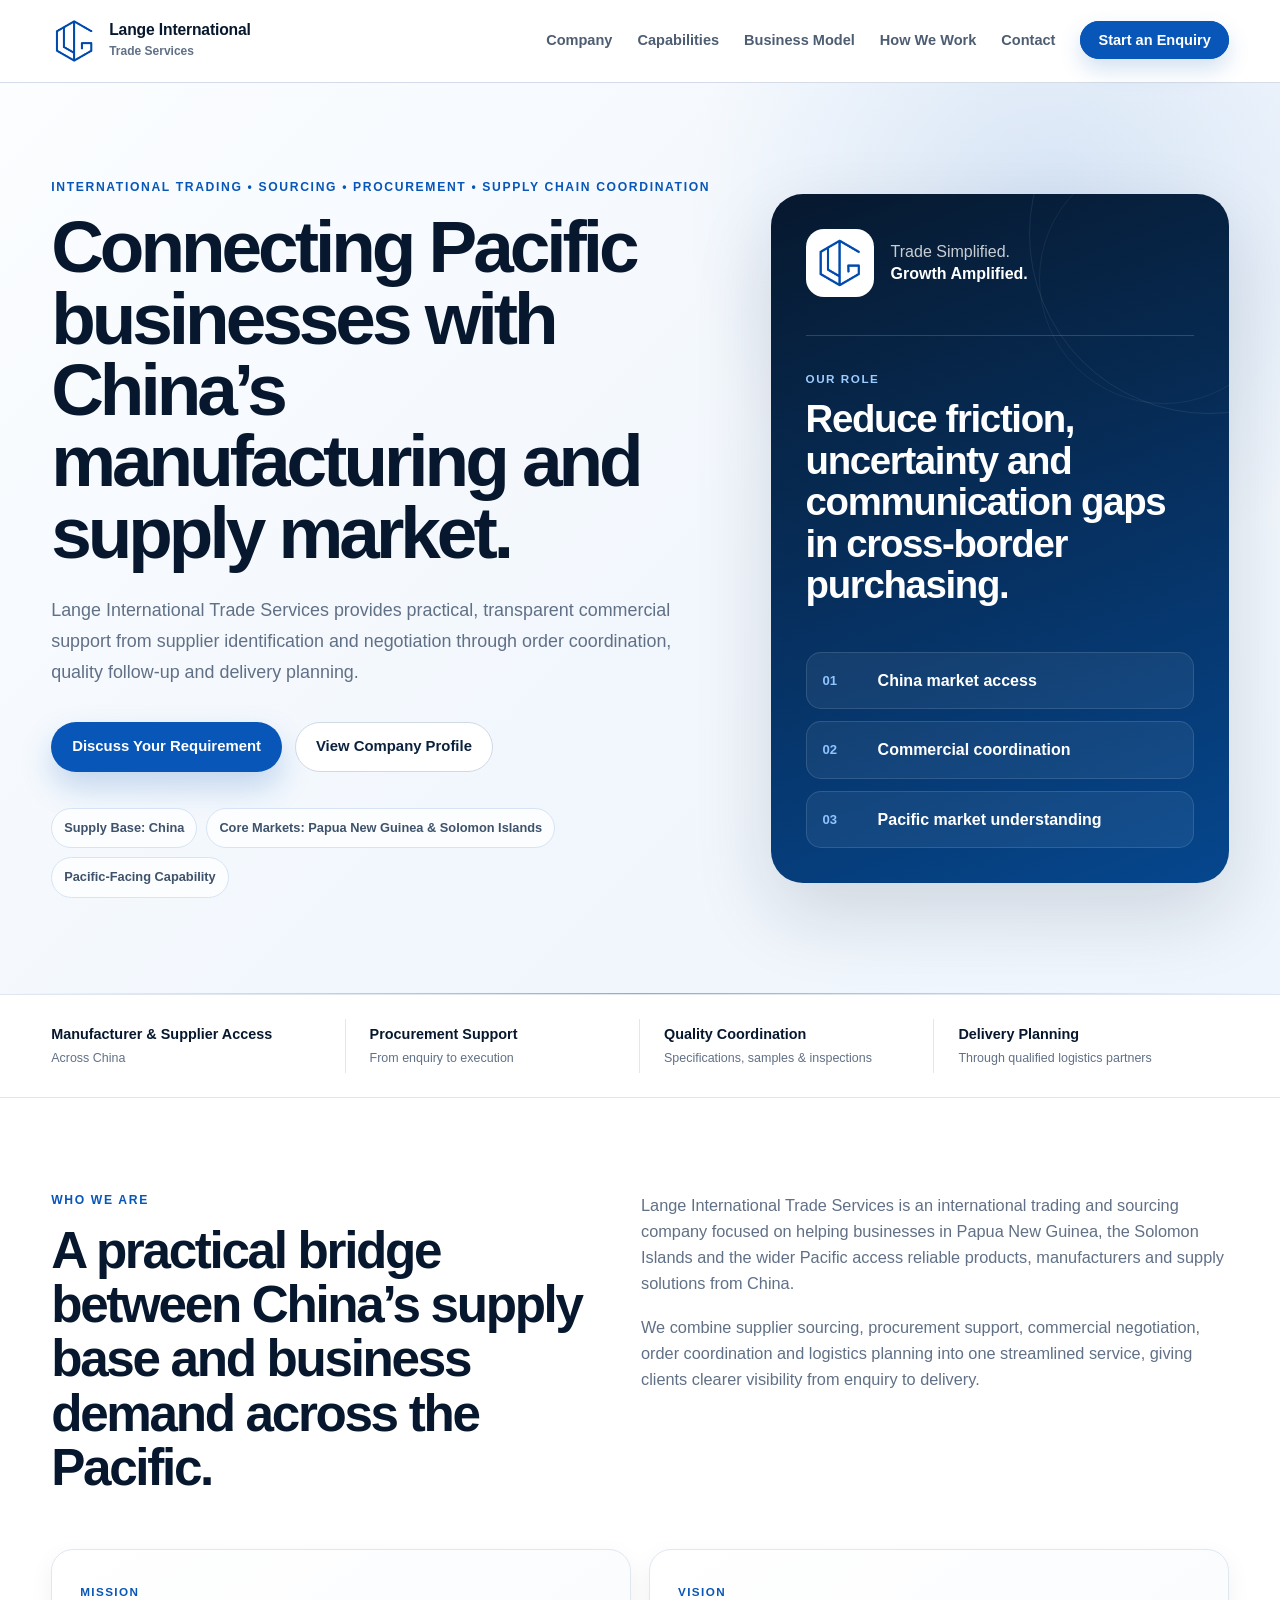
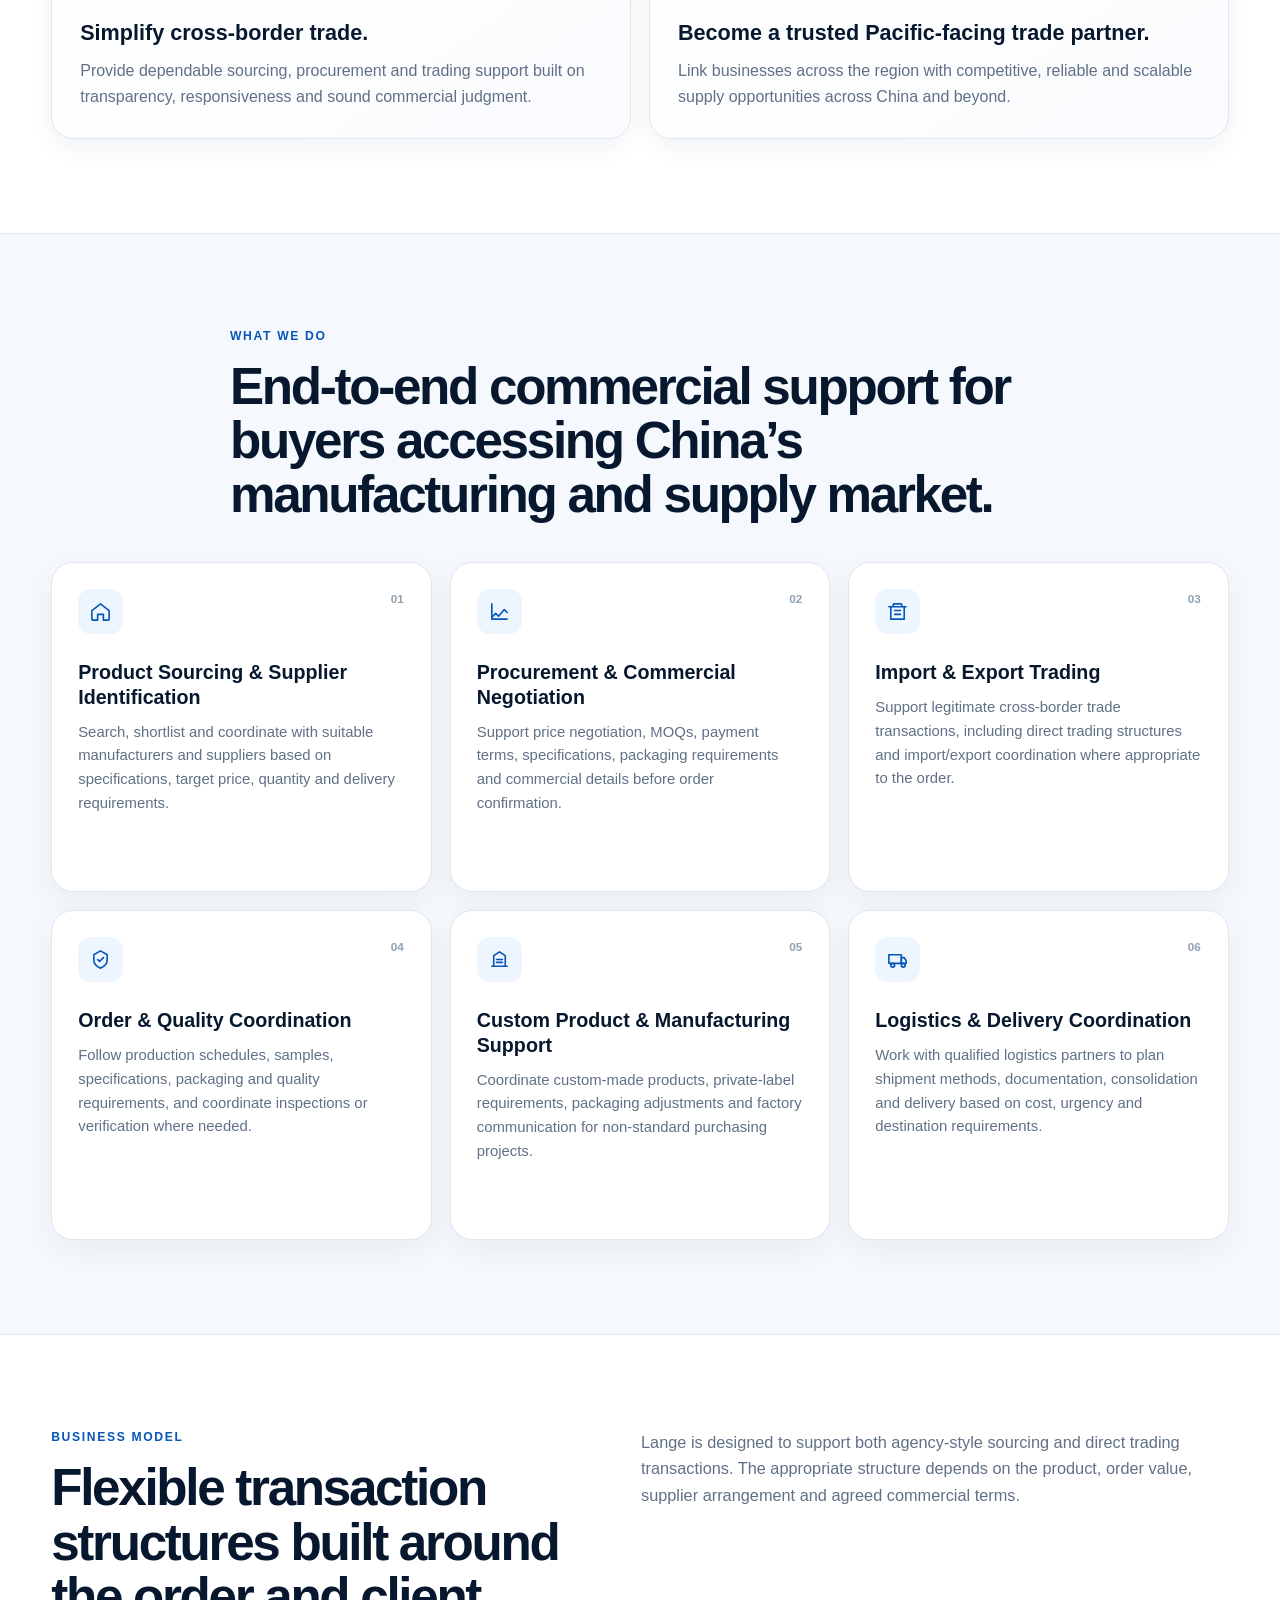
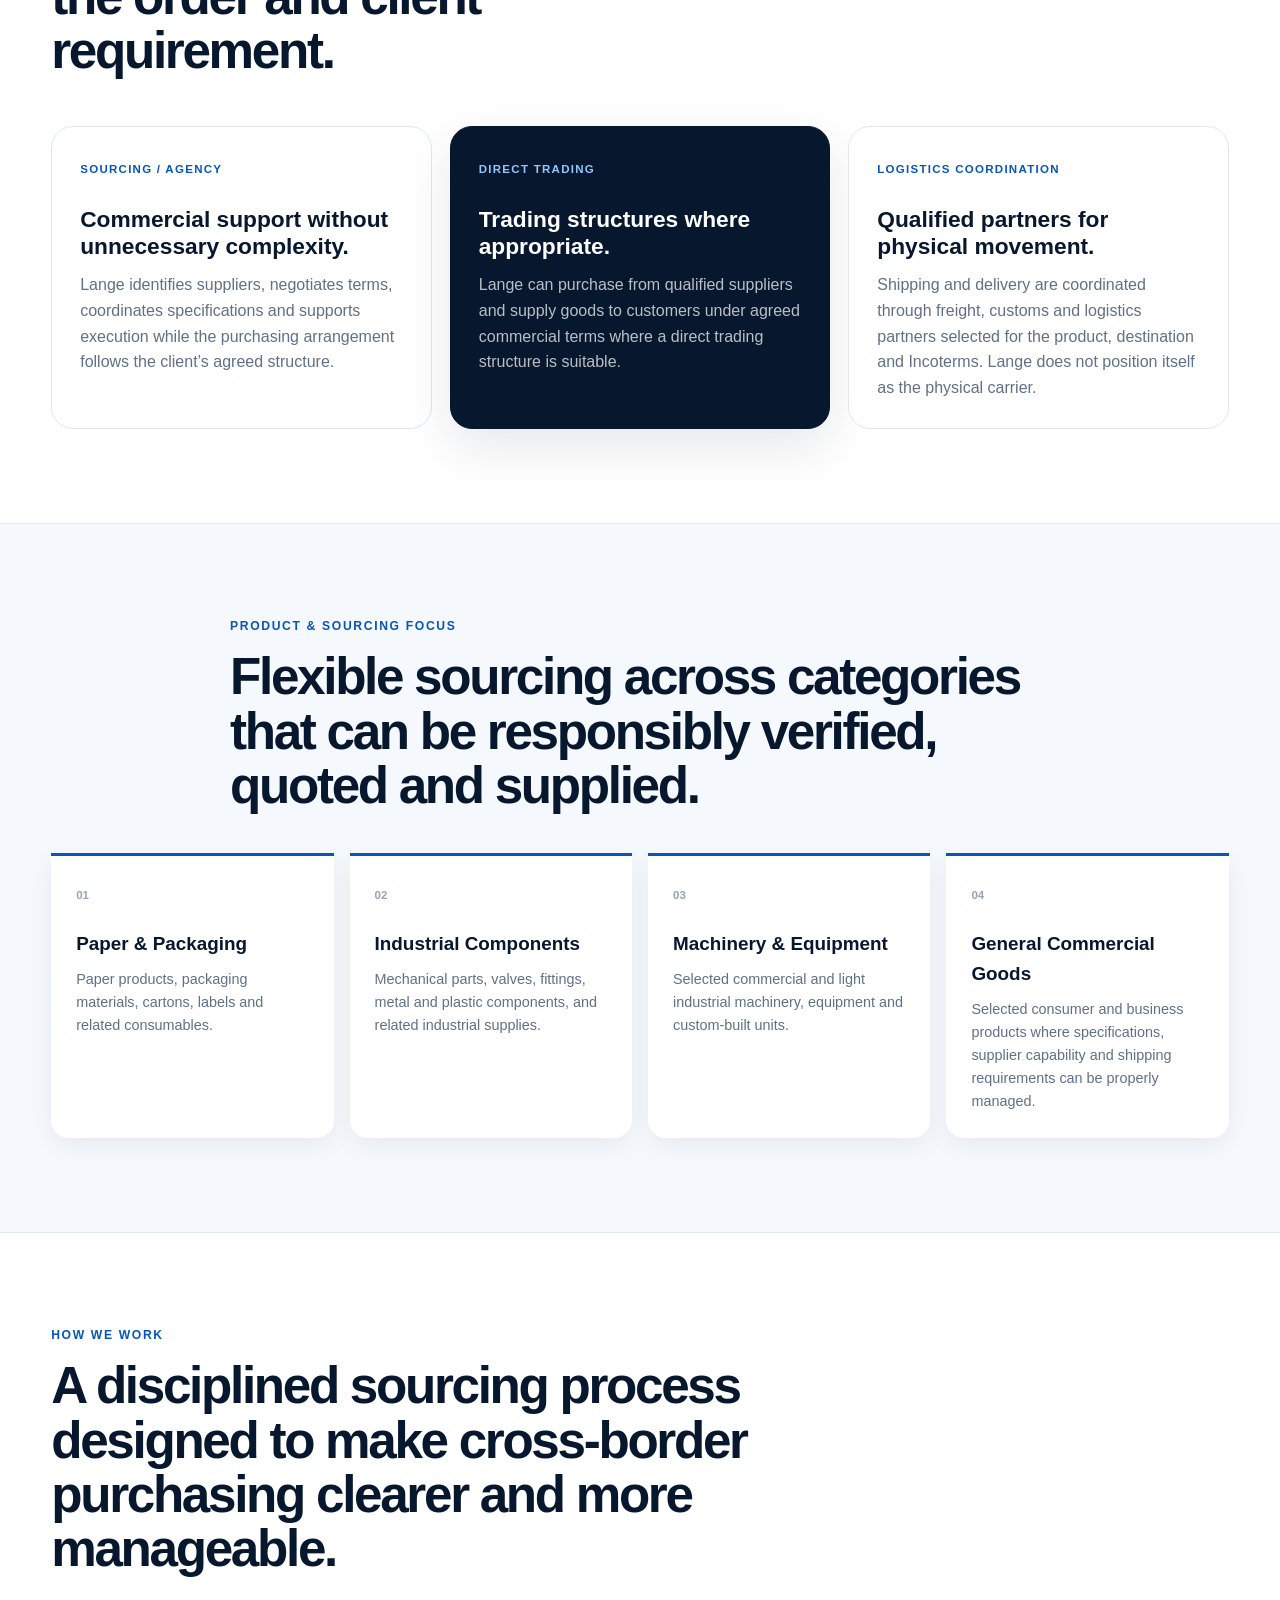
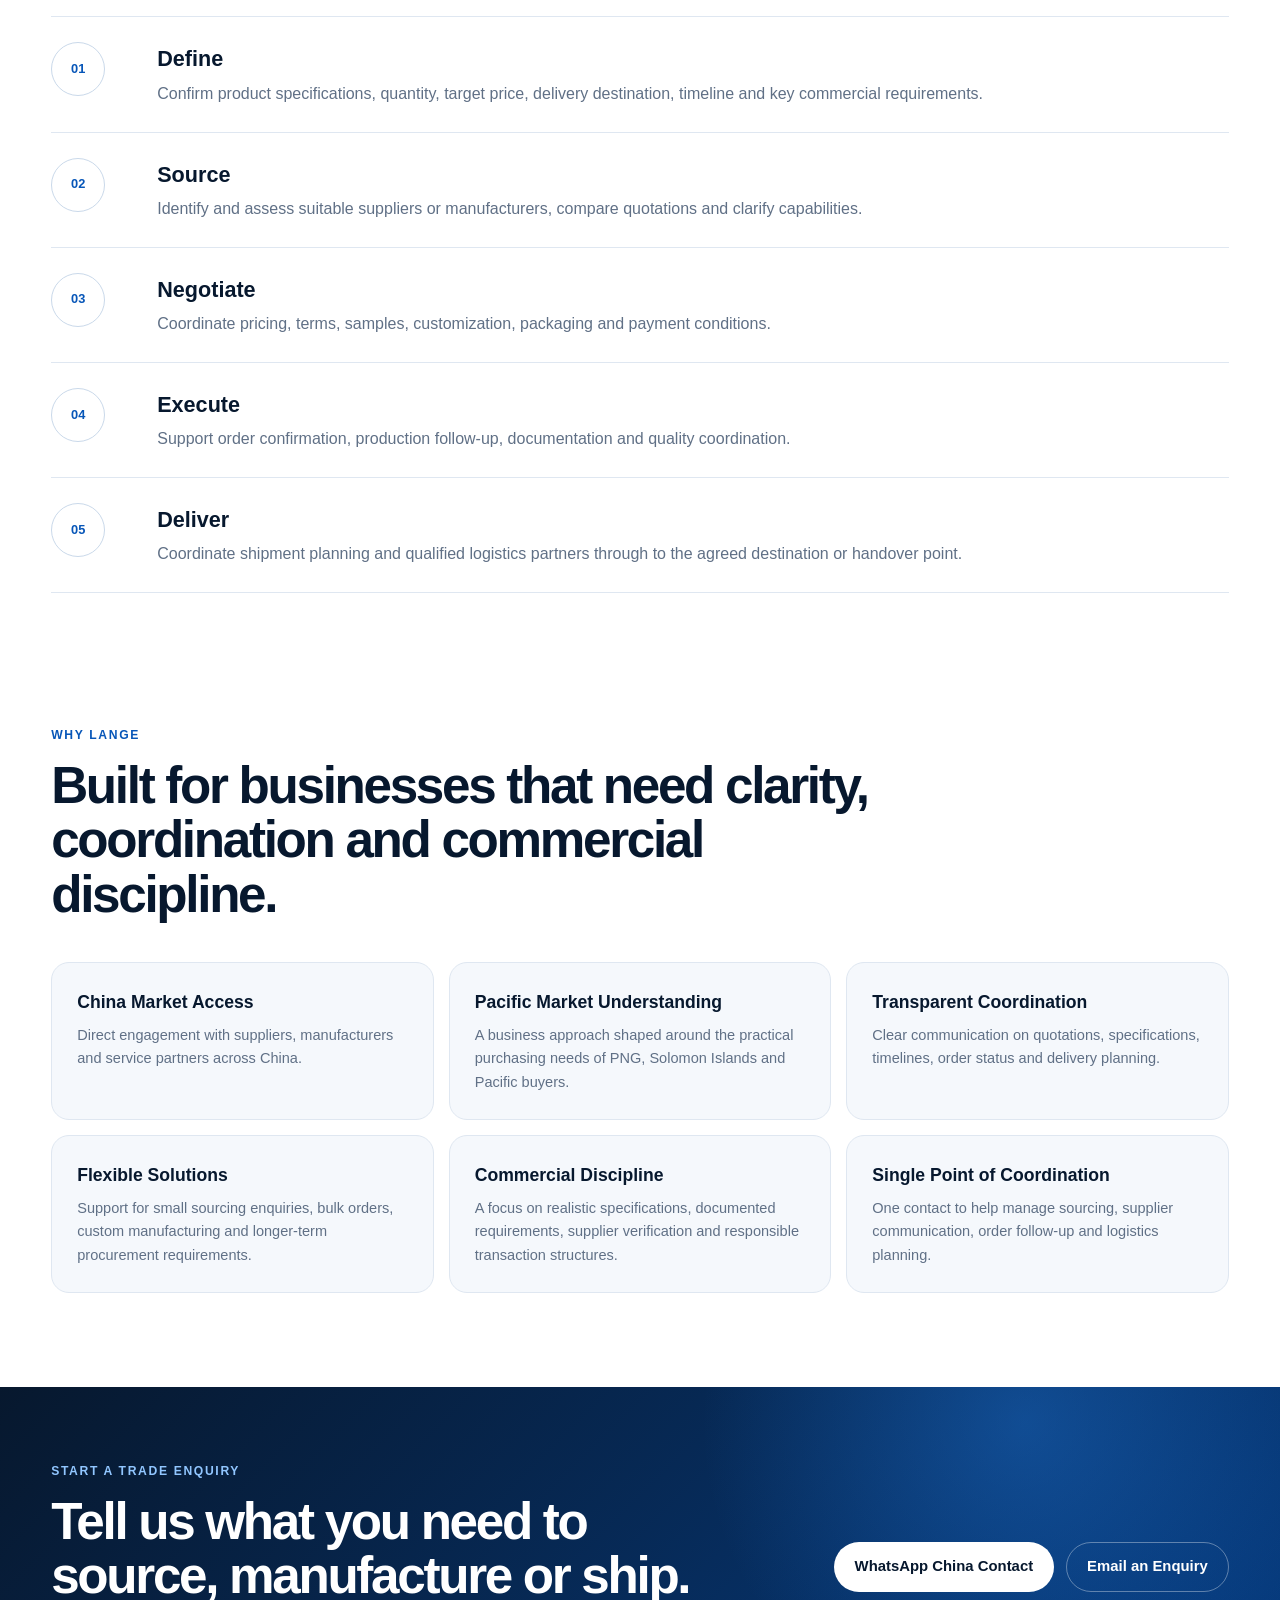
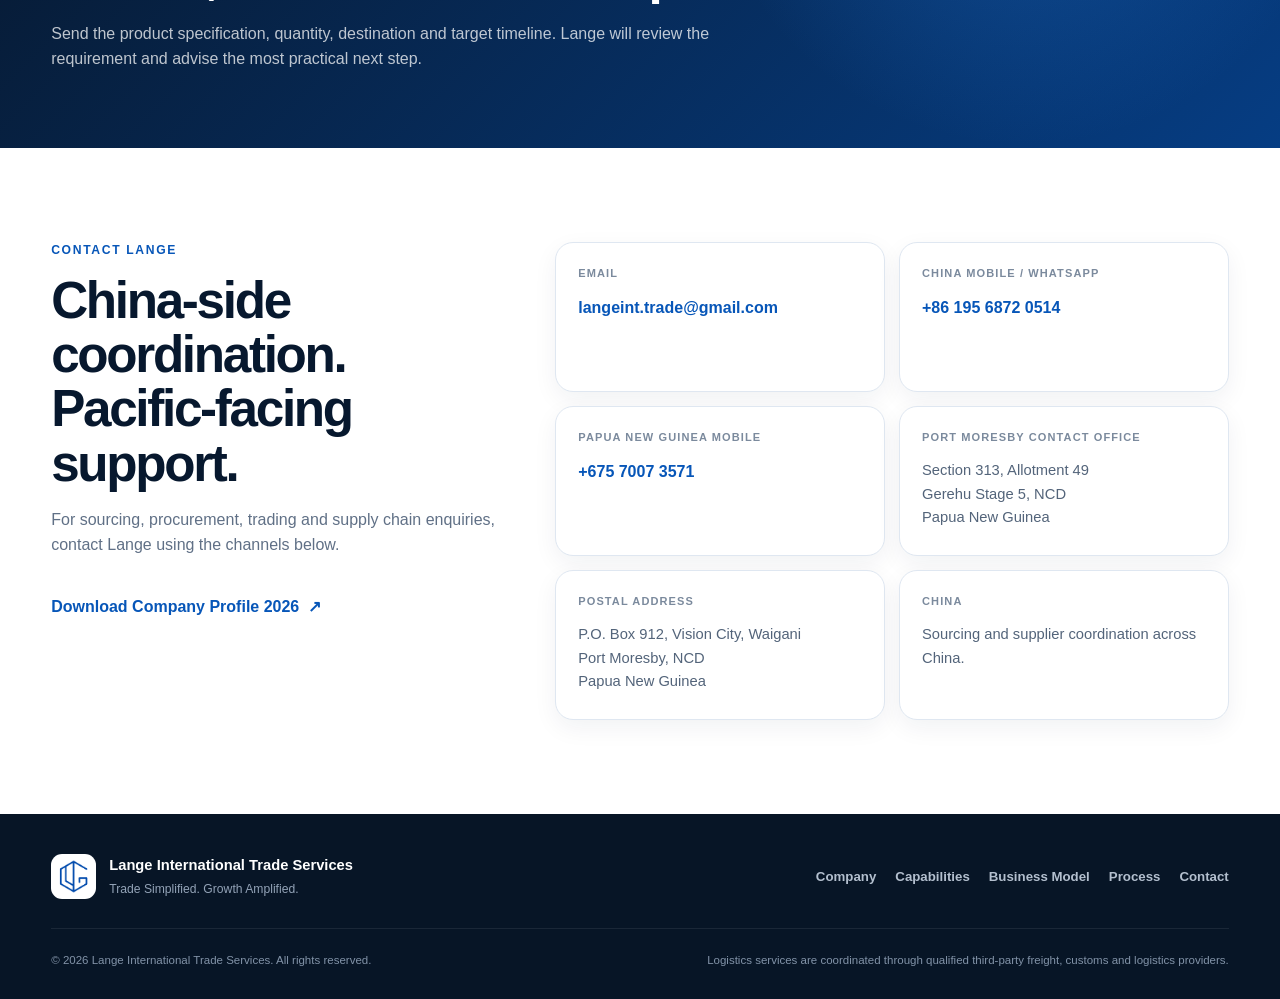
==== index.html @ e2720ccc "Add files via upload Update corporate website 2026" ====
<!DOCTYPE html>
<html lang="en">
<head>
  <meta charset="UTF-8" />
  <meta name="viewport" content="width=device-width, initial-scale=1.0" />
  <meta name="theme-color" content="#0756b8" />
  <meta name="description" content="Lange International Trade Services provides international trading, sourcing, procurement, quality coordination and supply chain support linking Pacific businesses with suppliers and manufacturers across China." />
  <meta name="robots" content="index, follow" />

  <meta property="og:type" content="website" />
  <meta property="og:title" content="Lange International Trade Services" />
  <meta property="og:description" content="International trading, sourcing, procurement and supply chain coordination connecting Pacific businesses with China." />
  <meta property="og:image" content="images/logo.png" />

  <title>Lange International Trade Services | China–Pacific Trade</title>

  <link rel="icon" type="image/png" href="images/favicon.png" />
  <link rel="stylesheet" href="style.css" />
</head>

<body>
  <a class="skip-link" href="#main">Skip to content</a>

  <header class="site-header" id="top">
    <div class="nav-wrap">
      <a class="brand" href="#top" aria-label="Lange International Trade Services home">
        <img src="images/logo.png" alt="Lange International Trade Services" class="brand-logo" />
        <span class="brand-copy">
          <strong>Lange International</strong>
          <small>Trade Services</small>
        </span>
      </a>

      <button class="menu-toggle" id="menuToggle" aria-expanded="false" aria-controls="navLinks" aria-label="Open navigation">
        <span></span><span></span><span></span>
      </button>

      <nav aria-label="Primary navigation">
        <ul class="nav-links" id="navLinks">
          <li><a href="#about">Company</a></li>
          <li><a href="#services">Capabilities</a></li>
          <li><a href="#model">Business Model</a></li>
          <li><a href="#process">How We Work</a></li>
          <li><a href="#contact">Contact</a></li>
          <li><a class="nav-cta" href="https://wa.me/8619568720514" target="_blank" rel="noopener">Start an Enquiry</a></li>
        </ul>
      </nav>
    </div>
  </header>

  <main id="main">
    <section class="hero">
      <div class="hero-grid">
        <div class="hero-copy">
          <p class="eyebrow">International Trading • Sourcing • Procurement • Supply Chain Coordination</p>
          <h1>Connecting Pacific businesses with China’s manufacturing and supply market.</h1>
          <p class="hero-lead">
            Lange International Trade Services provides practical, transparent commercial support from supplier
            identification and negotiation through order coordination, quality follow-up and delivery planning.
          </p>

          <div class="hero-actions">
            <a class="btn btn-primary" href="#contact">Discuss Your Requirement</a>
            <a class="btn btn-secondary" href="assets/Lange_International_Trade_Services_Company_Profile_2026.pdf" target="_blank" rel="noopener">
              View Company Profile
            </a>
          </div>

          <div class="hero-markets" aria-label="Core markets">
            <span>Supply Base: China</span>
            <span>Core Markets: Papua New Guinea &amp; Solomon Islands</span>
            <span>Pacific-Facing Capability</span>
          </div>
        </div>

        <aside class="hero-panel">
          <div class="panel-top">
            <img src="images/logo.png" alt="" class="panel-logo" />
            <p>Trade Simplified.<br><strong>Growth Amplified.</strong></p>
          </div>

          <div class="panel-divider"></div>

          <div class="panel-statement">
            <span>Our role</span>
            <h2>Reduce friction, uncertainty and communication gaps in cross-border purchasing.</h2>
          </div>

          <div class="panel-points">
            <div>
              <strong>01</strong>
              <span>China market access</span>
            </div>
            <div>
              <strong>02</strong>
              <span>Commercial coordination</span>
            </div>
            <div>
              <strong>03</strong>
              <span>Pacific market understanding</span>
            </div>
          </div>
        </aside>
      </div>
    </section>

    <section class="trust-strip" aria-label="Lange core strengths">
      <div class="trust-grid">
        <div><strong>Manufacturer &amp; Supplier Access</strong><span>Across China</span></div>
        <div><strong>Procurement Support</strong><span>From enquiry to execution</span></div>
        <div><strong>Quality Coordination</strong><span>Specifications, samples &amp; inspections</span></div>
        <div><strong>Delivery Planning</strong><span>Through qualified logistics partners</span></div>
      </div>
    </section>

    <section class="section" id="about">
      <div class="section-intro two-col">
        <div>
          <p class="section-label">Who We Are</p>
          <h2>A practical bridge between China’s supply base and business demand across the Pacific.</h2>
        </div>
        <div class="body-copy">
          <p>
            Lange International Trade Services is an international trading and sourcing company focused on helping
            businesses in Papua New Guinea, the Solomon Islands and the wider Pacific access reliable products,
            manufacturers and supply solutions from China.
          </p>
          <p>
            We combine supplier sourcing, procurement support, commercial negotiation, order coordination and
            logistics planning into one streamlined service, giving clients clearer visibility from enquiry to delivery.
          </p>
        </div>
      </div>

      <div class="mission-grid">
        <article class="mission-card">
          <span>Mission</span>
          <h3>Simplify cross-border trade.</h3>
          <p>Provide dependable sourcing, procurement and trading support built on transparency, responsiveness and sound commercial judgment.</p>
        </article>
        <article class="mission-card">
          <span>Vision</span>
          <h3>Become a trusted Pacific-facing trade partner.</h3>
          <p>Link businesses across the region with competitive, reliable and scalable supply opportunities across China and beyond.</p>
        </article>
      </div>
    </section>

    <section class="section section-alt" id="services">
      <div class="section-heading">
        <p class="section-label">What We Do</p>
        <h2>End-to-end commercial support for buyers accessing China’s manufacturing and supply market.</h2>
      </div>

      <div class="service-grid">
        <article class="service-card">
          <div class="service-icon" aria-hidden="true">
            <svg viewBox="0 0 24 24"><path d="M3 11l9-7 9 7v9a1 1 0 0 1-1 1h-5v-6H9v6H4a1 1 0 0 1-1-1z"/></svg>
          </div>
          <span class="service-no">01</span>
          <h3>Product Sourcing &amp; Supplier Identification</h3>
          <p>Search, shortlist and coordinate with suitable manufacturers and suppliers based on specifications, target price, quantity and delivery requirements.</p>
        </article>

        <article class="service-card">
          <div class="service-icon" aria-hidden="true">
            <svg viewBox="0 0 24 24"><path d="M4 18l4-4 3 3 6-7 3 3"/><path d="M4 4v16h16"/></svg>
          </div>
          <span class="service-no">02</span>
          <h3>Procurement &amp; Commercial Negotiation</h3>
          <p>Support price negotiation, MOQs, payment terms, specifications, packaging requirements and commercial details before order confirmation.</p>
        </article>

        <article class="service-card">
          <div class="service-icon" aria-hidden="true">
            <svg viewBox="0 0 24 24"><path d="M3 7h18M5 7v13h14V7M8 4h8l1 3H7z"/><path d="M9 11h6M9 15h6"/></svg>
          </div>
          <span class="service-no">03</span>
          <h3>Import &amp; Export Trading</h3>
          <p>Support legitimate cross-border trade transactions, including direct trading structures and import/export coordination where appropriate to the order.</p>
        </article>

        <article class="service-card">
          <div class="service-icon" aria-hidden="true">
            <svg viewBox="0 0 24 24"><path d="M12 3l7 4v5c0 4.5-3 7.5-7 9-4-1.5-7-4.5-7-9V7z"/><path d="M9 12l2 2 4-4"/></svg>
          </div>
          <span class="service-no">04</span>
          <h3>Order &amp; Quality Coordination</h3>
          <p>Follow production schedules, samples, specifications, packaging and quality requirements, and coordinate inspections or verification where needed.</p>
        </article>

        <article class="service-card">
          <div class="service-icon" aria-hidden="true">
            <svg viewBox="0 0 24 24"><path d="M4 19h16M6 19V8l6-4 6 4v11"/><path d="M9 12h6M9 15h6"/></svg>
          </div>
          <span class="service-no">05</span>
          <h3>Custom Product &amp; Manufacturing Support</h3>
          <p>Coordinate custom-made products, private-label requirements, packaging adjustments and factory communication for non-standard purchasing projects.</p>
        </article>

        <article class="service-card">
          <div class="service-icon" aria-hidden="true">
            <svg viewBox="0 0 24 24"><path d="M3 16h13V7H3z"/><path d="M16 10h3l2 3v3h-5z"/><circle cx="7" cy="18" r="2"/><circle cx="18" cy="18" r="2"/></svg>
          </div>
          <span class="service-no">06</span>
          <h3>Logistics &amp; Delivery Coordination</h3>
          <p>Work with qualified logistics partners to plan shipment methods, documentation, consolidation and delivery based on cost, urgency and destination requirements.</p>
        </article>
      </div>
    </section>

    <section class="section" id="model">
      <div class="section-intro two-col">
        <div>
          <p class="section-label">Business Model</p>
          <h2>Flexible transaction structures built around the order and client requirement.</h2>
        </div>
        <div class="body-copy">
          <p>
            Lange is designed to support both agency-style sourcing and direct trading transactions.
            The appropriate structure depends on the product, order value, supplier arrangement and agreed commercial terms.
          </p>
        </div>
      </div>

      <div class="model-grid">
        <article class="model-card">
          <span>Sourcing / Agency</span>
          <h3>Commercial support without unnecessary complexity.</h3>
          <p>Lange identifies suppliers, negotiates terms, coordinates specifications and supports execution while the purchasing arrangement follows the client’s agreed structure.</p>
        </article>
        <article class="model-card model-card-dark">
          <span>Direct Trading</span>
          <h3>Trading structures where appropriate.</h3>
          <p>Lange can purchase from qualified suppliers and supply goods to customers under agreed commercial terms where a direct trading structure is suitable.</p>
        </article>
        <article class="model-card">
          <span>Logistics Coordination</span>
          <h3>Qualified partners for physical movement.</h3>
          <p>Shipping and delivery are coordinated through freight, customs and logistics partners selected for the product, destination and Incoterms. Lange does not position itself as the physical carrier.</p>
        </article>
      </div>
    </section>

    <section class="section section-alt">
      <div class="section-heading">
        <p class="section-label">Product &amp; Sourcing Focus</p>
        <h2>Flexible sourcing across categories that can be responsibly verified, quoted and supplied.</h2>
      </div>

      <div class="category-grid">
        <article>
          <span>01</span>
          <h3>Paper &amp; Packaging</h3>
          <p>Paper products, packaging materials, cartons, labels and related consumables.</p>
        </article>
        <article>
          <span>02</span>
          <h3>Industrial Components</h3>
          <p>Mechanical parts, valves, fittings, metal and plastic components, and related industrial supplies.</p>
        </article>
        <article>
          <span>03</span>
          <h3>Machinery &amp; Equipment</h3>
          <p>Selected commercial and light industrial machinery, equipment and custom-built units.</p>
        </article>
        <article>
          <span>04</span>
          <h3>General Commercial Goods</h3>
          <p>Selected consumer and business products where specifications, supplier capability and shipping requirements can be properly managed.</p>
        </article>
      </div>
    </section>

    <section class="section" id="process">
      <div class="section-heading">
        <p class="section-label">How We Work</p>
        <h2>A disciplined sourcing process designed to make cross-border purchasing clearer and more manageable.</h2>
      </div>

      <div class="process-list">
        <article>
          <span class="process-no">01</span>
          <div><h3>Define</h3><p>Confirm product specifications, quantity, target price, delivery destination, timeline and key commercial requirements.</p></div>
        </article>
        <article>
          <span class="process-no">02</span>
          <div><h3>Source</h3><p>Identify and assess suitable suppliers or manufacturers, compare quotations and clarify capabilities.</p></div>
        </article>
        <article>
          <span class="process-no">03</span>
          <div><h3>Negotiate</h3><p>Coordinate pricing, terms, samples, customization, packaging and payment conditions.</p></div>
        </article>
        <article>
          <span class="process-no">04</span>
          <div><h3>Execute</h3><p>Support order confirmation, production follow-up, documentation and quality coordination.</p></div>
        </article>
        <article>
          <span class="process-no">05</span>
          <div><h3>Deliver</h3><p>Coordinate shipment planning and qualified logistics partners through to the agreed destination or handover point.</p></div>
        </article>
      </div>
    </section>

    <section class="section why-section">
      <div class="section-heading">
        <p class="section-label">Why Lange</p>
        <h2>Built for businesses that need clarity, coordination and commercial discipline.</h2>
      </div>

      <div class="why-grid">
        <article><h3>China Market Access</h3><p>Direct engagement with suppliers, manufacturers and service partners across China.</p></article>
        <article><h3>Pacific Market Understanding</h3><p>A business approach shaped around the practical purchasing needs of PNG, Solomon Islands and Pacific buyers.</p></article>
        <article><h3>Transparent Coordination</h3><p>Clear communication on quotations, specifications, timelines, order status and delivery planning.</p></article>
        <article><h3>Flexible Solutions</h3><p>Support for small sourcing enquiries, bulk orders, custom manufacturing and longer-term procurement requirements.</p></article>
        <article><h3>Commercial Discipline</h3><p>A focus on realistic specifications, documented requirements, supplier verification and responsible transaction structures.</p></article>
        <article><h3>Single Point of Coordination</h3><p>One contact to help manage sourcing, supplier communication, order follow-up and logistics planning.</p></article>
      </div>
    </section>

    <section class="cta-section">
      <div class="cta-inner">
        <div>
          <p class="section-label section-label-light">Start a Trade Enquiry</p>
          <h2>Tell us what you need to source, manufacture or ship.</h2>
          <p>Send the product specification, quantity, destination and target timeline. Lange will review the requirement and advise the most practical next step.</p>
        </div>
        <div class="cta-actions">
          <a class="btn btn-white" href="https://wa.me/8619568720514" target="_blank" rel="noopener">WhatsApp China Contact</a>
          <a class="btn btn-ghost" href="mailto:langeint.trade@gmail.com?subject=Trade%20Enquiry%20-%20Lange%20International%20Trade%20Services">Email an Enquiry</a>
        </div>
      </div>
    </section>

    <section class="section contact-section" id="contact">
      <div class="contact-grid">
        <div class="contact-copy">
          <p class="section-label">Contact Lange</p>
          <h2>China-side coordination. Pacific-facing support.</h2>
          <p>For sourcing, procurement, trading and supply chain enquiries, contact Lange using the channels below.</p>
          <a class="profile-link" href="assets/Lange_International_Trade_Services_Company_Profile_2026.pdf" target="_blank" rel="noopener">
            Download Company Profile 2026 <span>↗</span>
          </a>
        </div>

        <div class="contact-cards">
          <article>
            <span>Email</span>
            <a href="mailto:langeint.trade@gmail.com">langeint.trade@gmail.com</a>
          </article>
          <article>
            <span>China Mobile / WhatsApp</span>
            <a href="https://wa.me/8619568720514" target="_blank" rel="noopener">+86 195 6872 0514</a>
          </article>
          <article>
            <span>Papua New Guinea Mobile</span>
            <a href="tel:+67570073571">+675 7007 3571</a>
          </article>
          <article>
            <span>Port Moresby Contact Office</span>
            <p>Section 313, Allotment 49<br>Gerehu Stage 5, NCD<br>Papua New Guinea</p>
          </article>
          <article>
            <span>Postal Address</span>
            <p>P.O. Box 912, Vision City, Waigani<br>Port Moresby, NCD<br>Papua New Guinea</p>
          </article>
          <article>
            <span>China</span>
            <p>Sourcing and supplier coordination across China.</p>
          </article>
        </div>
      </div>
    </section>
  </main>

  <footer class="site-footer">
    <div class="footer-main">
      <div class="footer-brand">
        <img src="images/logo.png" alt="" />
        <div>
          <strong>Lange International Trade Services</strong>
          <span>Trade Simplified. Growth Amplified.</span>
        </div>
      </div>

      <div class="footer-links">
        <a href="#about">Company</a>
        <a href="#services">Capabilities</a>
        <a href="#model">Business Model</a>
        <a href="#process">Process</a>
        <a href="#contact">Contact</a>
      </div>
    </div>

    <div class="footer-bottom">
      <p>© 2026 Lange International Trade Services. All rights reserved.</p>
      <p>Logistics services are coordinated through qualified third-party freight, customs and logistics providers.</p>
    </div>
  </footer>

  <script src="script.js"></script>
</body>
</html>
---- style.css ----
/* Lange International Trade Services — Corporate Web System */

*,
*::before,
*::after {
  box-sizing: border-box;
}

html {
  scroll-behavior: smooth;
  scroll-padding-top: 90px;
}

:root {
  --blue-700: #0756b8;
  --blue-800: #064993;
  --blue-900: #06346c;
  --navy-950: #07182e;
  --navy-900: #0b213e;
  --ink: #122238;
  --muted: #607086;
  --muted-2: #7b8a9d;
  --line: #dfe7f1;
  --line-strong: #cfd9e6;
  --surface: #ffffff;
  --surface-2: #f5f8fc;
  --surface-3: #eef4fb;
  --shadow-sm: 0 8px 24px rgba(8, 31, 63, 0.06);
  --shadow-md: 0 18px 50px rgba(8, 31, 63, 0.10);
  --shadow-lg: 0 30px 80px rgba(7, 24, 46, 0.14);
  --radius: 22px;
  --radius-lg: 32px;
  --max: 1180px;
}

body {
  margin: 0;
  color: var(--ink);
  background: var(--surface);
  font-family: Inter, "Segoe UI", Arial, Helvetica, sans-serif;
  line-height: 1.6;
  -webkit-font-smoothing: antialiased;
  overflow-x: hidden;
}

img {
  max-width: 100%;
  display: block;
}

a {
  color: inherit;
  text-decoration: none;
}

button,
a {
  -webkit-tap-highlight-color: transparent;
}

.skip-link {
  position: fixed;
  left: 14px;
  top: -60px;
  z-index: 1000;
  background: var(--navy-950);
  color: white;
  padding: 10px 14px;
  border-radius: 8px;
  font-weight: 700;
}

.skip-link:focus {
  top: 14px;
}

/* Header */
.site-header {
  position: sticky;
  top: 0;
  z-index: 100;
  background: rgba(255,255,255,0.96);
  border-bottom: 1px solid rgba(207,217,230,0.9);
  backdrop-filter: blur(14px);
}

.nav-wrap {
  width: min(var(--max), 92%);
  min-height: 82px;
  margin: 0 auto;
  display: flex;
  align-items: center;
  justify-content: space-between;
  gap: 30px;
}

.brand {
  display: inline-flex;
  align-items: center;
  gap: 12px;
  flex: 0 0 auto;
}

.brand-logo {
  width: 46px;
  height: 46px;
  object-fit: contain;
}

.brand-copy strong,
.brand-copy small {
  display: block;
}

.brand-copy strong {
  color: var(--navy-950);
  font-size: 0.98rem;
  line-height: 1.12;
  letter-spacing: -0.01em;
}

.brand-copy small {
  color: var(--muted);
  font-size: 0.75rem;
  margin-top: 3px;
  font-weight: 650;
}

.nav-links {
  list-style: none;
  margin: 0;
  padding: 0;
  display: flex;
  align-items: center;
  gap: 25px;
  color: #4d5d72;
  font-size: 0.91rem;
  font-weight: 720;
}

.nav-links > li > a {
  transition: color .2s ease;
}

.nav-links > li > a:hover {
  color: var(--blue-700);
}

.nav-cta {
  color: #fff !important;
  background: var(--blue-700);
  border: 1px solid var(--blue-700);
  border-radius: 999px;
  padding: 10px 17px;
  box-shadow: 0 10px 22px rgba(7,86,184,.18);
  transition: background .2s ease, transform .2s ease;
}

.nav-cta:hover {
  background: var(--blue-800);
  transform: translateY(-1px);
}

.menu-toggle {
  display: none;
  width: 46px;
  height: 46px;
  padding: 10px;
  border: 1px solid var(--line);
  background: white;
  border-radius: 12px;
  cursor: pointer;
}

.menu-toggle span {
  width: 100%;
  height: 2px;
  display: block;
  background: var(--navy-950);
  border-radius: 5px;
  margin: 5px 0;
}

/* Hero */
.hero {
  position: relative;
  background:
    radial-gradient(circle at 82% 15%, rgba(7,86,184,.12), transparent 28%),
    linear-gradient(135deg, #fbfdff 0%, #f2f7fd 55%, #eef5fc 100%);
  border-bottom: 1px solid var(--line);
}

.hero::after {
  content: "";
  position: absolute;
  inset: auto 0 0 0;
  height: 1px;
  background: linear-gradient(90deg, transparent, rgba(7,86,184,.45), transparent);
}

.hero-grid {
  width: min(var(--max), 92%);
  min-height: 690px;
  margin: 0 auto;
  padding: 96px 0;
  display: grid;
  grid-template-columns: 1.18fr .82fr;
  align-items: center;
  gap: 60px;
}

.eyebrow,
.section-label {
  margin: 0 0 15px;
  color: var(--blue-700);
  text-transform: uppercase;
  letter-spacing: .135em;
  font-size: .76rem;
  line-height: 1.4;
  font-weight: 850;
}

.hero h1 {
  margin: 0;
  max-width: 790px;
  color: var(--navy-950);
  font-size: clamp(3rem, 5.7vw, 5.5rem);
  line-height: .98;
  letter-spacing: -.055em;
  font-weight: 780;
}

.hero-lead {
  max-width: 720px;
  margin: 27px 0 0;
  color: var(--muted);
  font-size: 1.12rem;
  line-height: 1.72;
}

.hero-actions {
  display: flex;
  flex-wrap: wrap;
  gap: 13px;
  margin-top: 34px;
}

.btn {
  min-height: 50px;
  display: inline-flex;
  align-items: center;
  justify-content: center;
  padding: 12px 20px;
  border: 1px solid transparent;
  border-radius: 999px;
  font-weight: 780;
  font-size: .93rem;
  transition: transform .2s ease, box-shadow .2s ease, background .2s ease, border-color .2s ease;
}

.btn:hover {
  transform: translateY(-2px);
}

.btn-primary {
  color: white;
  background: var(--blue-700);
  box-shadow: 0 15px 32px rgba(7,86,184,.22);
}

.btn-primary:hover {
  background: var(--blue-800);
}

.btn-secondary {
  background: white;
  border-color: var(--line-strong);
  color: var(--navy-900);
}

.btn-secondary:hover {
  border-color: #b9c8da;
  box-shadow: var(--shadow-sm);
}

.hero-markets {
  margin-top: 36px;
  display: flex;
  flex-wrap: wrap;
  gap: 9px;
}

.hero-markets span {
  padding: 9px 12px;
  border: 1px solid #d6e4f5;
  background: rgba(255,255,255,.75);
  border-radius: 999px;
  color: #3e526b;
  font-size: .8rem;
  font-weight: 700;
}

.hero-panel {
  min-height: 500px;
  padding: 35px;
  border-radius: var(--radius-lg);
  color: white;
  background:
    linear-gradient(160deg, rgba(7,24,46,.98), rgba(6,73,147,.95)),
    var(--navy-950);
  box-shadow: var(--shadow-lg);
  position: relative;
  overflow: hidden;
}

.hero-panel::before {
  content: "";
  position: absolute;
  width: 360px;
  height: 360px;
  border: 1px solid rgba(255,255,255,.08);
  border-radius: 50%;
  right: -160px;
  top: -140px;
}

.hero-panel::after {
  content: "";
  position: absolute;
  width: 250px;
  height: 250px;
  border: 1px solid rgba(255,255,255,.06);
  border-radius: 50%;
  right: -60px;
  top: -40px;
}

.panel-top,
.panel-statement,
.panel-points,
.panel-divider {
  position: relative;
  z-index: 1;
}

.panel-top {
  display: flex;
  align-items: center;
  gap: 17px;
}

.panel-logo {
  width: 68px;
  height: 68px;
  object-fit: contain;
  background: white;
  border-radius: 18px;
  padding: 8px;
}

.panel-top p {
  margin: 0;
  color: rgba(255,255,255,.78);
  line-height: 1.35;
}

.panel-top strong {
  color: white;
}

.panel-divider {
  height: 1px;
  background: rgba(255,255,255,.16);
  margin: 38px 0 34px;
}

.panel-statement span {
  display: block;
  color: #9dccff;
  text-transform: uppercase;
  letter-spacing: .13em;
  font-size: .73rem;
  font-weight: 850;
  margin-bottom: 10px;
}

.panel-statement h2 {
  margin: 0;
  font-size: clamp(1.8rem, 3vw, 2.7rem);
  line-height: 1.08;
  letter-spacing: -.035em;
  font-weight: 700;
}

.panel-points {
  margin-top: 46px;
  display: grid;
  gap: 12px;
}

.panel-points > div {
  padding: 15px 16px;
  display: grid;
  grid-template-columns: 42px 1fr;
  align-items: center;
  gap: 13px;
  border: 1px solid rgba(255,255,255,.12);
  border-radius: 15px;
  background: rgba(255,255,255,.06);
}

.panel-points strong {
  color: #8fc4ff;
  font-size: .82rem;
}

.panel-points span {
  font-weight: 700;
}

/* Trust strip */
.trust-strip {
  border-bottom: 1px solid var(--line);
  background: white;
}

.trust-grid {
  width: min(var(--max), 92%);
  margin: 0 auto;
  padding: 24px 0;
  display: grid;
  grid-template-columns: repeat(4, 1fr);
}

.trust-grid > div {
  padding: 4px 24px;
  border-right: 1px solid var(--line);
}

.trust-grid > div:first-child {
  padding-left: 0;
}

.trust-grid > div:last-child {
  border-right: 0;
}

.trust-grid strong,
.trust-grid span {
  display: block;
}

.trust-grid strong {
  color: var(--navy-950);
  font-size: .9rem;
}

.trust-grid span {
  color: var(--muted);
  font-size: .78rem;
  margin-top: 3px;
}

/* Sections */
.section {
  width: min(var(--max), 92%);
  margin: 0 auto;
  padding: 94px 0;
}

.section-alt {
  width: 100%;
  max-width: none;
  padding-left: 4%;
  padding-right: 4%;
  background: var(--surface-2);
  border-top: 1px solid var(--line);
  border-bottom: 1px solid var(--line);
}

.section-alt > * {
  width: min(var(--max), 100%);
  margin-left: auto;
  margin-right: auto;
}

.section-heading {
  max-width: 820px;
  margin-bottom: 40px;
}

.section-heading h2,
.section-intro h2,
.cta-inner h2,
.contact-copy h2 {
  margin: 0;
  color: var(--navy-950);
  font-size: clamp(2.2rem, 4vw, 3.75rem);
  line-height: 1.06;
  letter-spacing: -.045em;
  font-weight: 730;
}

.two-col {
  display: grid;
  grid-template-columns: .95fr 1.05fr;
  gap: 58px;
  align-items: start;
}

.body-copy {
  color: var(--muted);
  font-size: 1.02rem;
}

.body-copy p {
  margin: 0;
}

.body-copy p + p {
  margin-top: 18px;
}

.mission-grid {
  margin-top: 54px;
  display: grid;
  grid-template-columns: repeat(2, 1fr);
  gap: 18px;
}

.mission-card {
  border: 1px solid var(--line);
  border-radius: var(--radius);
  padding: 28px;
  background: linear-gradient(145deg, white, #f9fbfe);
  box-shadow: var(--shadow-sm);
}

.mission-card span {
  color: var(--blue-700);
  font-size: .73rem;
  font-weight: 850;
  letter-spacing: .12em;
  text-transform: uppercase;
}

.mission-card h3 {
  margin: 12px 0 8px;
  color: var(--navy-950);
  font-size: 1.35rem;
}

.mission-card p {
  margin: 0;
  color: var(--muted);
}

/* Services */
.service-grid {
  display: grid;
  grid-template-columns: repeat(3, 1fr);
  gap: 18px;
}

.service-card {
  position: relative;
  min-height: 330px;
  padding: 26px;
  border: 1px solid var(--line);
  border-radius: var(--radius);
  background: white;
  box-shadow: 0 10px 30px rgba(8,31,63,.05);
  transition: transform .2s ease, box-shadow .2s ease, border-color .2s ease;
}

.service-card:hover {
  transform: translateY(-4px);
  border-color: #c9d7e7;
  box-shadow: var(--shadow-md);
}

.service-icon {
  width: 45px;
  height: 45px;
  border-radius: 13px;
  display: grid;
  place-items: center;
  background: #edf5ff;
  margin-bottom: 26px;
}

.service-icon svg {
  width: 23px;
  height: 23px;
  fill: none;
  stroke: var(--blue-700);
  stroke-width: 1.7;
  stroke-linecap: round;
  stroke-linejoin: round;
}

.service-no {
  position: absolute;
  top: 27px;
  right: 27px;
  color: #91a1b4;
  font-size: .73rem;
  font-weight: 850;
}

.service-card h3 {
  margin: 0 0 11px;
  color: var(--navy-950);
  font-size: 1.23rem;
  line-height: 1.25;
}

.service-card p {
  margin: 0;
  color: var(--muted);
  font-size: .93rem;
}

/* Business model */
.model-grid {
  margin-top: 48px;
  display: grid;
  grid-template-columns: repeat(3, 1fr);
  gap: 18px;
}

.model-card {
  min-height: 280px;
  padding: 28px;
  border: 1px solid var(--line);
  border-radius: var(--radius);
  background: white;
}

.model-card span {
  display: inline-block;
  margin-bottom: 27px;
  color: var(--blue-700);
  text-transform: uppercase;
  letter-spacing: .11em;
  font-size: .72rem;
  font-weight: 850;
}

.model-card h3 {
  margin: 0 0 12px;
  color: var(--navy-950);
  font-size: 1.42rem;
  line-height: 1.2;
}

.model-card p {
  margin: 0;
  color: var(--muted);
}

.model-card-dark {
  background: var(--navy-950);
  border-color: var(--navy-950);
  color: white;
  box-shadow: var(--shadow-md);
}

.model-card-dark span {
  color: #91c6ff;
}

.model-card-dark h3 {
  color: white;
}

.model-card-dark p {
  color: rgba(255,255,255,.72);
}

/* Categories */
.category-grid {
  display: grid;
  grid-template-columns: repeat(4, 1fr);
  gap: 16px;
}

.category-grid article {
  padding: 25px;
  border-top: 3px solid var(--blue-700);
  background: white;
  border-radius: 0 0 18px 18px;
  box-shadow: var(--shadow-sm);
}

.category-grid span {
  color: #95a4b7;
  font-size: .72rem;
  font-weight: 850;
}

.category-grid h3 {
  margin: 22px 0 9px;
  color: var(--navy-950);
  font-size: 1.18rem;
}

.category-grid p {
  margin: 0;
  color: var(--muted);
  font-size: .9rem;
}

/* Process */
.process-list {
  border-top: 1px solid var(--line);
}

.process-list article {
  padding: 25px 0;
  display: grid;
  grid-template-columns: 80px 1fr;
  gap: 26px;
  align-items: start;
  border-bottom: 1px solid var(--line);
}

.process-no {
  width: 54px;
  height: 54px;
  display: grid;
  place-items: center;
  color: var(--blue-700);
  border: 1px solid #cad9ea;
  border-radius: 50%;
  font-size: .8rem;
  font-weight: 850;
}

.process-list h3 {
  margin: 0 0 4px;
  color: var(--navy-950);
  font-size: 1.35rem;
}

.process-list p {
  margin: 0;
  color: var(--muted);
}

/* Why Lange */
.why-section {
  padding-top: 40px;
}

.why-grid {
  display: grid;
  grid-template-columns: repeat(3, 1fr);
  gap: 15px;
}

.why-grid article {
  padding: 25px;
  background: var(--surface-2);
  border: 1px solid var(--line);
  border-radius: 18px;
}

.why-grid h3 {
  margin: 0 0 8px;
  color: var(--navy-950);
  font-size: 1.1rem;
}

.why-grid p {
  margin: 0;
  color: var(--muted);
  font-size: .91rem;
}

/* CTA */
.cta-section {
  background:
    radial-gradient(circle at 80% 10%, rgba(37,132,238,.34), transparent 30%),
    linear-gradient(135deg, var(--navy-950), #063d83);
}

.cta-inner {
  width: min(var(--max), 92%);
  margin: 0 auto;
  padding: 76px 0;
  display: grid;
  grid-template-columns: 1.2fr .8fr;
  align-items: center;
  gap: 50px;
  color: white;
}

.section-label-light {
  color: #91c6ff;
}

.cta-inner h2 {
  color: white;
}

.cta-inner p:not(.section-label) {
  max-width: 720px;
  color: rgba(255,255,255,.74);
  margin: 17px 0 0;
}

.cta-actions {
  display: flex;
  flex-wrap: wrap;
  gap: 12px;
  justify-content: flex-end;
}

.btn-white {
  background: white;
  color: var(--navy-950);
}

.btn-ghost {
  color: white;
  border-color: rgba(255,255,255,.35);
  background: transparent;
}

.btn-ghost:hover {
  background: rgba(255,255,255,.08);
}

/* Contact */
.contact-grid {
  display: grid;
  grid-template-columns: .8fr 1.2fr;
  gap: 55px;
  align-items: start;
}

.contact-copy > p:not(.section-label) {
  color: var(--muted);
  max-width: 450px;
}

.profile-link {
  display: inline-flex;
  gap: 9px;
  align-items: center;
  margin-top: 20px;
  color: var(--blue-700);
  font-weight: 800;
}

.contact-cards {
  display: grid;
  grid-template-columns: repeat(2, 1fr);
  gap: 14px;
}

.contact-cards article {
  min-height: 150px;
  padding: 22px;
  border: 1px solid var(--line);
  border-radius: 18px;
  background: white;
  box-shadow: var(--shadow-sm);
}

.contact-cards span {
  display: block;
  color: var(--muted-2);
  text-transform: uppercase;
  letter-spacing: .1em;
  font-size: .69rem;
  font-weight: 850;
  margin-bottom: 13px;
}

.contact-cards a {
  color: var(--blue-700);
  font-weight: 800;
  overflow-wrap: anywhere;
}

.contact-cards p {
  margin: 0;
  color: #53647a;
  font-size: .92rem;
}

/* Footer */
.site-footer {
  background: #071526;
  color: white;
}

.footer-main,
.footer-bottom {
  width: min(var(--max), 92%);
  margin: 0 auto;
}

.footer-main {
  padding: 40px 0 28px;
  display: flex;
  align-items: center;
  justify-content: space-between;
  gap: 28px;
}

.footer-brand {
  display: flex;
  align-items: center;
  gap: 13px;
}

.footer-brand img {
  width: 45px;
  height: 45px;
  object-fit: contain;
  background: white;
  border-radius: 11px;
  padding: 5px;
}

.footer-brand strong,
.footer-brand span {
  display: block;
}

.footer-brand strong {
  font-size: .92rem;
}

.footer-brand span {
  color: #93a3b7;
  font-size: .76rem;
  margin-top: 3px;
}

.footer-links {
  display: flex;
  flex-wrap: wrap;
  gap: 19px;
  color: #b3bfce;
  font-size: .83rem;
  font-weight: 700;
}

.footer-links a:hover {
  color: white;
}

.footer-bottom {
  padding: 22px 0 30px;
  border-top: 1px solid rgba(255,255,255,.08);
  display: flex;
  justify-content: space-between;
  gap: 30px;
  color: #8293a8;
  font-size: .72rem;
}

.footer-bottom p {
  margin: 0;
}

/* Responsive */
@media (max-width: 1040px) {
  .menu-toggle {
    display: block;
  }

  .nav-links {
    display: none;
    position: absolute;
    top: 82px;
    left: 4%;
    right: 4%;
    padding: 16px;
    background: white;
    border: 1px solid var(--line);
    border-radius: 18px;
    box-shadow: var(--shadow-lg);
    flex-direction: column;
    align-items: stretch;
    gap: 4px;
  }

  .nav-links.show {
    display: flex;
  }

  .nav-links > li > a {
    display: block;
    padding: 11px 12px;
    border-radius: 10px;
  }

  .nav-links > li > a:hover {
    background: var(--surface-2);
  }

  .nav-cta {
    text-align: center;
    margin-top: 4px;
  }

  .hero-grid,
  .two-col,
  .cta-inner,
  .contact-grid {
    grid-template-columns: 1fr;
  }

  .hero-grid {
    min-height: auto;
    padding: 72px 0;
  }

  .hero-panel {
    min-height: auto;
  }

  .service-grid,
  .model-grid,
  .why-grid {
    grid-template-columns: repeat(2, 1fr);
  }

  .category-grid {
    grid-template-columns: repeat(2, 1fr);
  }

  .trust-grid {
    grid-template-columns: repeat(2, 1fr);
    gap: 0;
  }

  .trust-grid > div {
    border-right: 0;
    border-bottom: 1px solid var(--line);
    padding: 16px 18px;
  }

  .trust-grid > div:nth-last-child(-n+2) {
    border-bottom: 0;
  }

  .trust-grid > div:first-child {
    padding-left: 18px;
  }

  .cta-actions {
    justify-content: flex-start;
  }
}

@media (max-width: 700px) {
  .nav-wrap {
    min-height: 74px;
  }

  .brand-logo {
    width: 40px;
    height: 40px;
  }

  .brand-copy strong {
    font-size: .87rem;
  }

  .brand-copy small {
    font-size: .69rem;
  }

  .hero-grid {
    padding: 54px 0;
  }

  .hero h1 {
    font-size: clamp(2.6rem, 13vw, 4.3rem);
  }

  .hero-lead {
    font-size: 1rem;
  }

  .hero-panel {
    padding: 25px;
    border-radius: 24px;
  }

  .panel-logo {
    width: 58px;
    height: 58px;
  }

  .section {
    padding: 68px 0;
  }

  .service-grid,
  .model-grid,
  .category-grid,
  .why-grid,
  .contact-cards,
  .mission-grid {
    grid-template-columns: 1fr;
  }

  .service-card {
    min-height: auto;
  }

  .process-list article {
    grid-template-columns: 58px 1fr;
    gap: 15px;
  }

  .process-no {
    width: 46px;
    height: 46px;
  }

  .trust-grid {
    grid-template-columns: 1fr;
  }

  .trust-grid > div,
  .trust-grid > div:nth-last-child(-n+2) {
    border-bottom: 1px solid var(--line);
  }

  .trust-grid > div:last-child {
    border-bottom: 0;
  }

  .cta-inner {
    padding: 60px 0;
  }

  .footer-main,
  .footer-bottom {
    display: block;
  }

  .footer-links {
    margin-top: 22px;
  }

  .footer-bottom p + p {
    margin-top: 10px;
  }
}

@media (prefers-reduced-motion: reduce) {
  html {
    scroll-behavior: auto;
  }

  *,
  *::before,
  *::after {
    transition-duration: .01ms !important;
    animation-duration: .01ms !important;
    animation-iteration-count: 1 !important;
  }
}
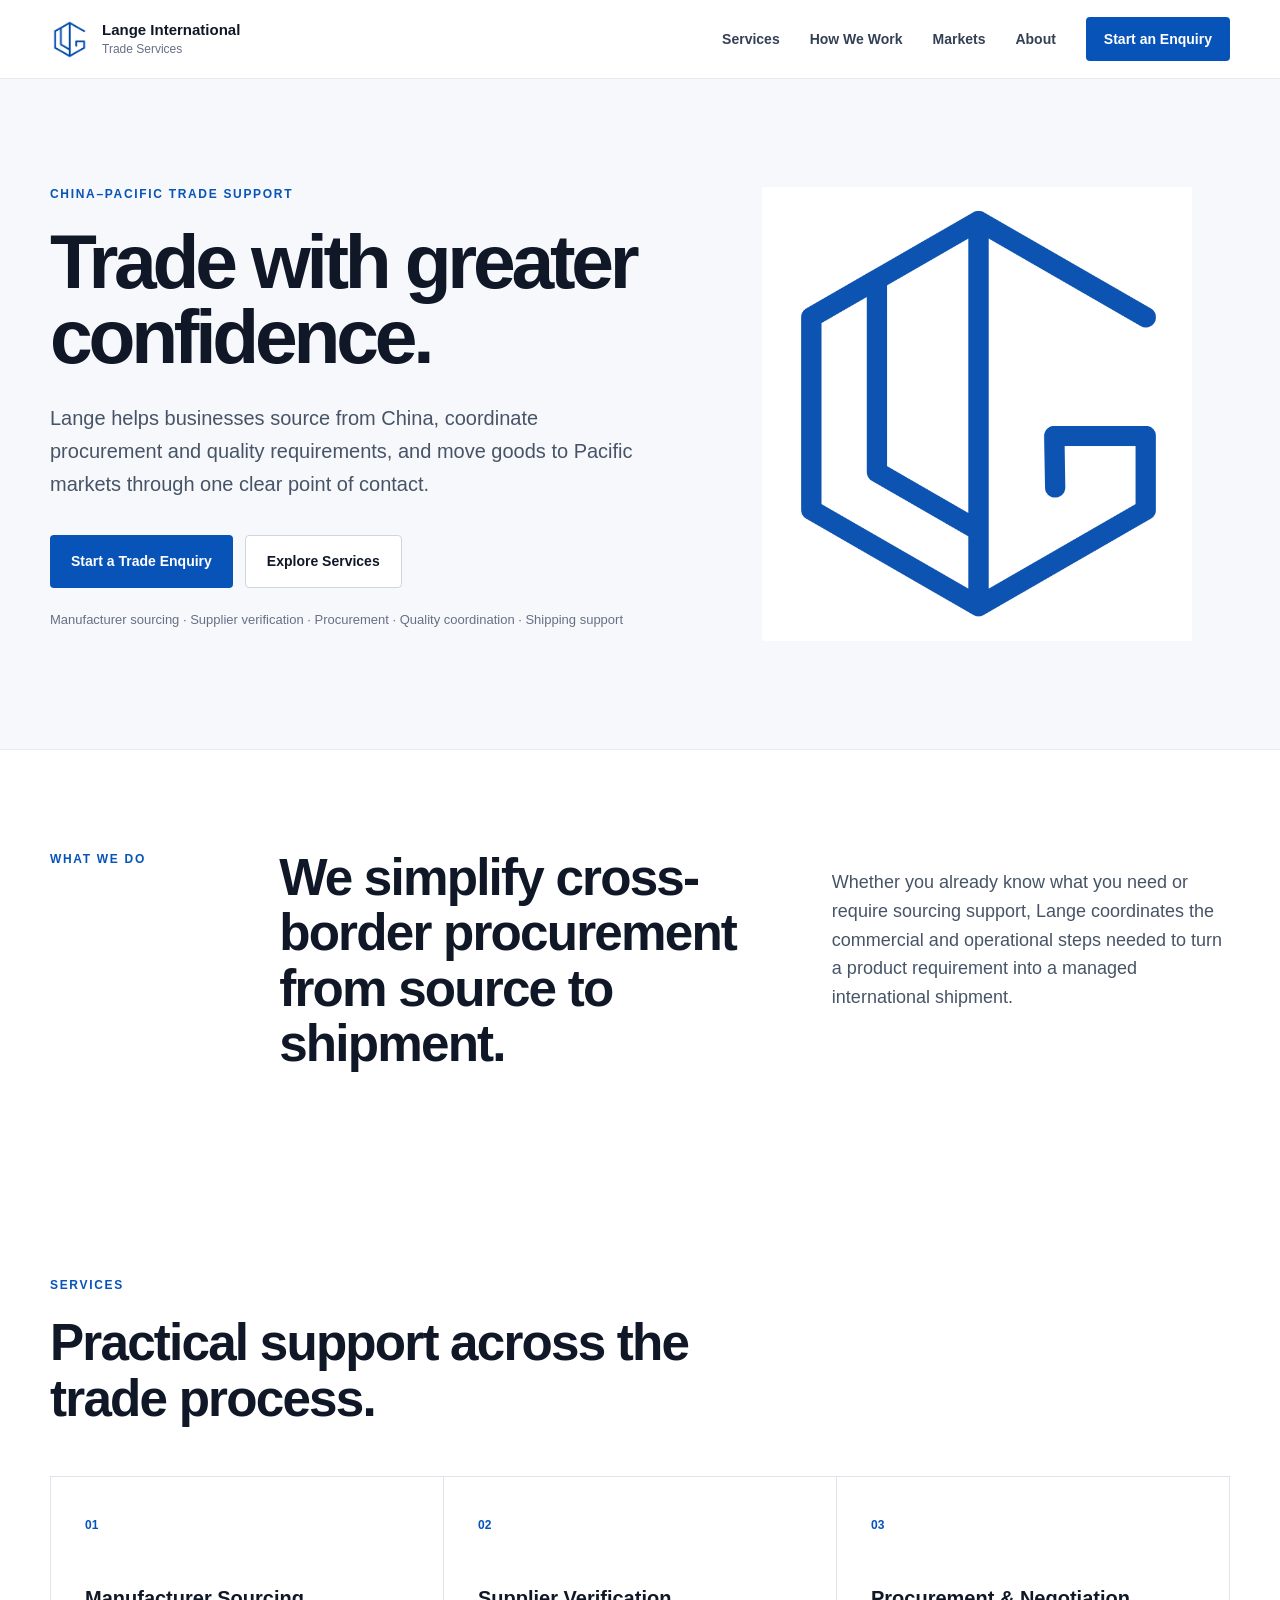
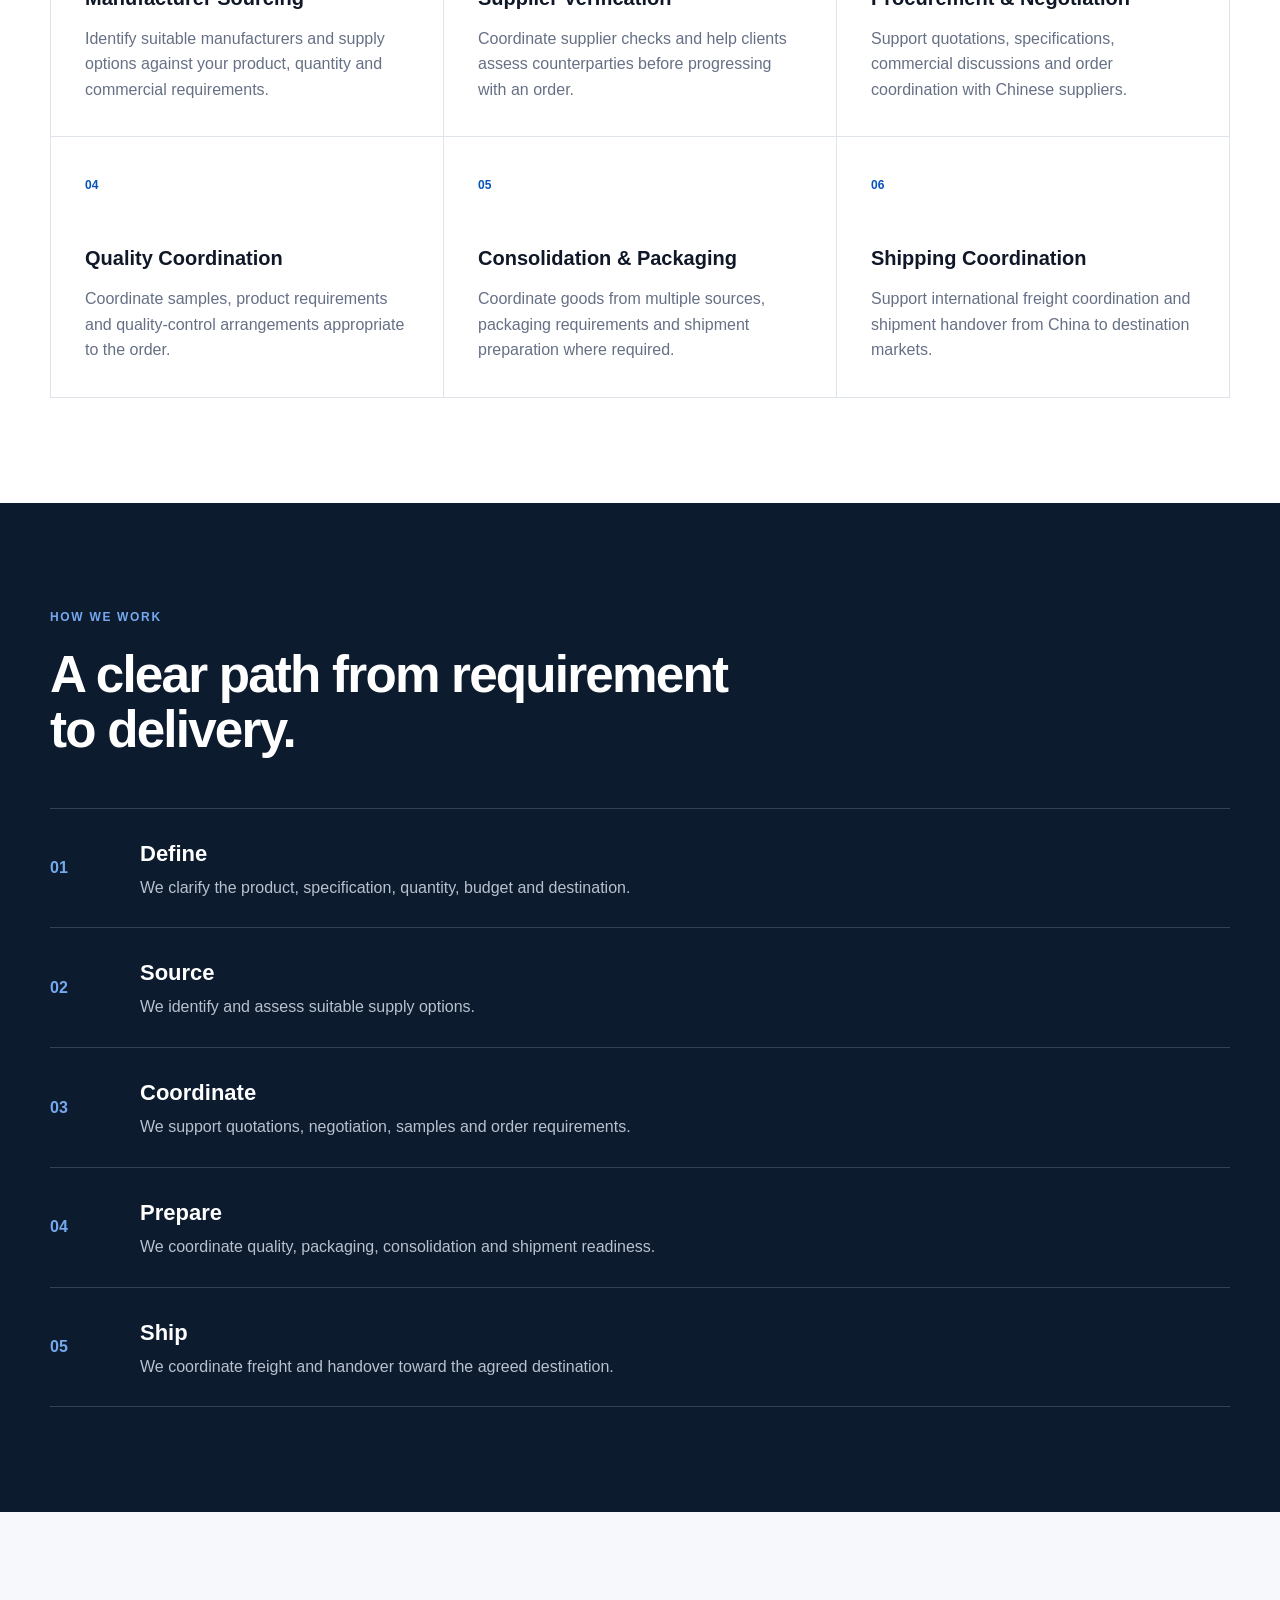
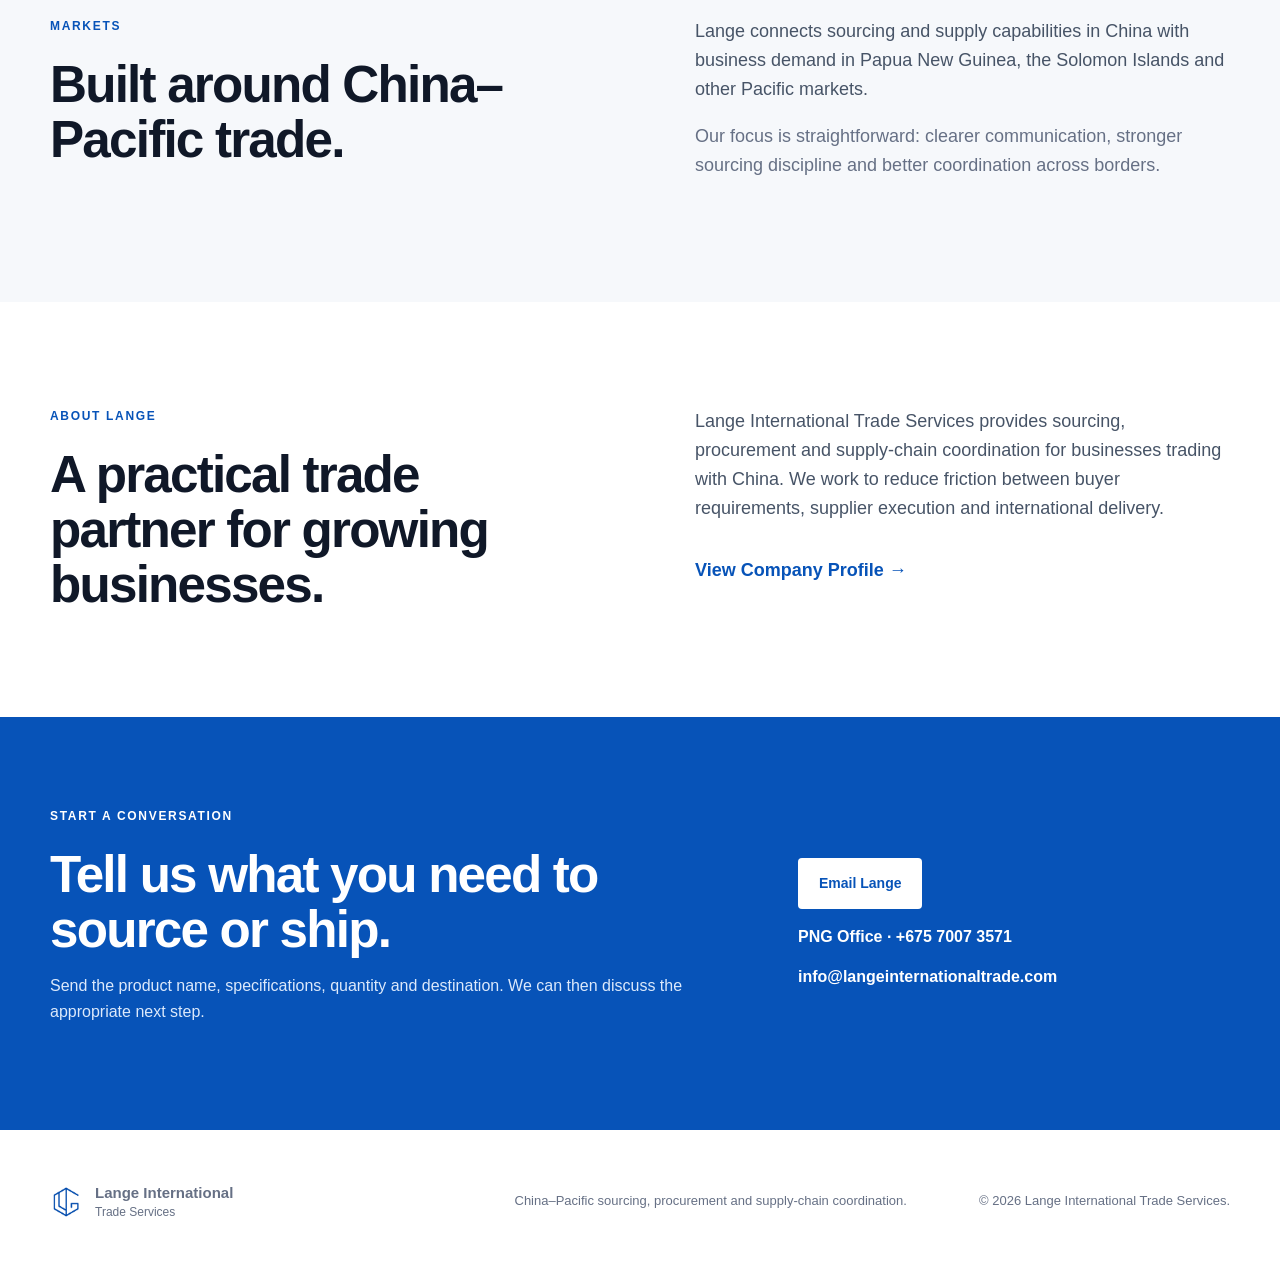
==== commit b7a05939: "Add files via upload PREMIUM & SIMPLE" ====
--- a/index.html
+++ b/index.html
@@ -1,403 +1,108 @@
-<!DOCTYPE html>
+<!doctype html>
 <html lang="en">
 <head>
-  <meta charset="UTF-8" />
-  <meta name="viewport" content="width=device-width, initial-scale=1.0" />
-  <meta name="theme-color" content="#0756b8" />
-  <meta name="description" content="Lange International Trade Services provides international trading, sourcing, procurement, quality coordination and supply chain support linking Pacific businesses with suppliers and manufacturers across China." />
-  <meta name="robots" content="index, follow" />
+  <meta charset="utf-8">
+  <meta name="viewport" content="width=device-width,initial-scale=1">
+  <title>Lange International Trade Services | China–Pacific Trade</title>
+  <meta name="description" content="Lange International Trade Services supports businesses with manufacturer sourcing, supplier verification, procurement, quality coordination and international shipping between China and Pacific markets.">
+  <meta name="theme-color" content="#0753b8">
+  <meta property="og:title" content="Lange International Trade Services">
+  <meta property="og:description" content="Professional sourcing, procurement and supply-chain coordination between China and Pacific markets.">
+  <link rel="icon" href="images/favicon.png">
+  <link rel="stylesheet" href="style.css">
+</head>
+<body>
+<header class="site-header">
+  <div class="wrap nav">
+    <a class="brand" href="#top" aria-label="Lange International Trade Services home">
+      <img src="images/logo.png" alt="Lange International Trade Services logo">
+      <span><strong>Lange International</strong><small>Trade Services</small></span>
+    </a>
+    <button class="menu" aria-label="Open navigation" aria-expanded="false">Menu</button>
+    <nav aria-label="Main navigation">
+      <a href="#services">Services</a><a href="#process">How We Work</a><a href="#markets">Markets</a><a href="#about">About</a>
+      <a class="nav-cta" href="#contact">Start an Enquiry</a>
+    </nav>
+  </div>
+</header>
 
-  <meta property="og:type" content="website" />
-  <meta property="og:title" content="Lange International Trade Services" />
-  <meta property="og:description" content="International trading, sourcing, procurement and supply chain coordination connecting Pacific businesses with China." />
-  <meta property="og:image" content="images/logo.png" />
+<main id="top">
+<section class="hero">
+  <div class="wrap hero-grid">
+    <div>
+      <p class="eyebrow">CHINA–PACIFIC TRADE SUPPORT</p>
+      <h1>Trade with greater confidence.</h1>
+      <p class="lead">Lange helps businesses source from China, coordinate procurement and quality requirements, and move goods to Pacific markets through one clear point of contact.</p>
+      <div class="actions"><a class="btn primary" href="#contact">Start a Trade Enquiry</a><a class="btn secondary" href="#services">Explore Services</a></div>
+      <p class="micro">Manufacturer sourcing · Supplier verification · Procurement · Quality coordination · Shipping support</p>
+    </div>
+    <div class="hero-mark" aria-hidden="true"><img src="images/logo.png" alt=""></div>
+  </div>
+</section>
 
-  <title>Lange International Trade Services | China–Pacific Trade</title>
+<section class="statement">
+  <div class="wrap statement-grid">
+    <p class="eyebrow">WHAT WE DO</p>
+    <h2>We simplify cross-border procurement from source to shipment.</h2>
+    <p>Whether you already know what you need or require sourcing support, Lange coordinates the commercial and operational steps needed to turn a product requirement into a managed international shipment.</p>
+  </div>
+</section>
 
-  <link rel="icon" type="image/png" href="images/favicon.png" />
-  <link rel="stylesheet" href="style.css" />
-</head>
+<section class="section" id="services">
+  <div class="wrap">
+    <div class="section-head"><p class="eyebrow">SERVICES</p><h2>Practical support across the trade process.</h2></div>
+    <div class="cards">
+      <article><span>01</span><h3>Manufacturer Sourcing</h3><p>Identify suitable manufacturers and supply options against your product, quantity and commercial requirements.</p></article>
+      <article><span>02</span><h3>Supplier Verification</h3><p>Coordinate supplier checks and help clients assess counterparties before progressing with an order.</p></article>
+      <article><span>03</span><h3>Procurement & Negotiation</h3><p>Support quotations, specifications, commercial discussions and order coordination with Chinese suppliers.</p></article>
+      <article><span>04</span><h3>Quality Coordination</h3><p>Coordinate samples, product requirements and quality-control arrangements appropriate to the order.</p></article>
+      <article><span>05</span><h3>Consolidation & Packaging</h3><p>Coordinate goods from multiple sources, packaging requirements and shipment preparation where required.</p></article>
+      <article><span>06</span><h3>Shipping Coordination</h3><p>Support international freight coordination and shipment handover from China to destination markets.</p></article>
+    </div>
+  </div>
+</section>
 
-<body>
-  <a class="skip-link" href="#main">Skip to content</a>
+<section class="section process" id="process">
+  <div class="wrap">
+    <div class="section-head"><p class="eyebrow">HOW WE WORK</p><h2>A clear path from requirement to delivery.</h2></div>
+    <ol class="steps">
+      <li><b>01</b><div><h3>Define</h3><p>We clarify the product, specification, quantity, budget and destination.</p></div></li>
+      <li><b>02</b><div><h3>Source</h3><p>We identify and assess suitable supply options.</p></div></li>
+      <li><b>03</b><div><h3>Coordinate</h3><p>We support quotations, negotiation, samples and order requirements.</p></div></li>
+      <li><b>04</b><div><h3>Prepare</h3><p>We coordinate quality, packaging, consolidation and shipment readiness.</p></div></li>
+      <li><b>05</b><div><h3>Ship</h3><p>We coordinate freight and handover toward the agreed destination.</p></div></li>
+    </ol>
+  </div>
+</section>
 
-  <header class="site-header" id="top">
-    <div class="nav-wrap">
-      <a class="brand" href="#top" aria-label="Lange International Trade Services home">
-        <img src="images/logo.png" alt="Lange International Trade Services" class="brand-logo" />
-        <span class="brand-copy">
-          <strong>Lange International</strong>
-          <small>Trade Services</small>
-        </span>
-      </a>
+<section class="section markets" id="markets">
+  <div class="wrap split">
+    <div><p class="eyebrow">MARKETS</p><h2>Built around China–Pacific trade.</h2></div>
+    <div><p>Lange connects sourcing and supply capabilities in China with business demand in Papua New Guinea, the Solomon Islands and other Pacific markets.</p><p class="muted">Our focus is straightforward: clearer communication, stronger sourcing discipline and better coordination across borders.</p></div>
+  </div>
+</section>
 
-      <button class="menu-toggle" id="menuToggle" aria-expanded="false" aria-controls="navLinks" aria-label="Open navigation">
-        <span></span><span></span><span></span>
-      </button>
+<section class="section about" id="about">
+  <div class="wrap split">
+    <div><p class="eyebrow">ABOUT LANGE</p><h2>A practical trade partner for growing businesses.</h2></div>
+    <div><p>Lange International Trade Services provides sourcing, procurement and supply-chain coordination for businesses trading with China. We work to reduce friction between buyer requirements, supplier execution and international delivery.</p>
+      <a class="text-link" href="assets/Lange_International_Trade_Services_Company_Profile_2026.pdf">View Company Profile →</a>
+    </div>
+  </div>
+</section>
 
-      <nav aria-label="Primary navigation">
-        <ul class="nav-links" id="navLinks">
-          <li><a href="#about">Company</a></li>
-          <li><a href="#services">Capabilities</a></li>
-          <li><a href="#model">Business Model</a></li>
-          <li><a href="#process">How We Work</a></li>
-          <li><a href="#contact">Contact</a></li>
-          <li><a class="nav-cta" href="https://wa.me/8619568720514" target="_blank" rel="noopener">Start an Enquiry</a></li>
-        </ul>
-      </nav>
+<section class="contact" id="contact">
+  <div class="wrap contact-grid">
+    <div><p class="eyebrow light">START A CONVERSATION</p><h2>Tell us what you need to source or ship.</h2><p>Send the product name, specifications, quantity and destination. We can then discuss the appropriate next step.</p></div>
+    <div class="contact-actions">
+      <a class="btn white" href="mailto:info@langeinternationaltrade.com">Email Lange</a>
+      <a class="contact-line" href="tel:+67570073571">PNG Office · +675 7007 3571</a>
+      <a class="contact-line" href="mailto:info@langeinternationaltrade.com">info@langeinternationaltrade.com</a>
     </div>
-  </header>
+  </div>
+</section>
+</main>
 
-  <main id="main">
-    <section class="hero">
-      <div class="hero-grid">
-        <div class="hero-copy">
-          <p class="eyebrow">International Trading • Sourcing • Procurement • Supply Chain Coordination</p>
-          <h1>Connecting Pacific businesses with China’s manufacturing and supply market.</h1>
-          <p class="hero-lead">
-            Lange International Trade Services provides practical, transparent commercial support from supplier
-            identification and negotiation through order coordination, quality follow-up and delivery planning.
-          </p>
-
-          <div class="hero-actions">
-            <a class="btn btn-primary" href="#contact">Discuss Your Requirement</a>
-            <a class="btn btn-secondary" href="assets/Lange_International_Trade_Services_Company_Profile_2026.pdf" target="_blank" rel="noopener">
-              View Company Profile
-            </a>
-          </div>
-
-          <div class="hero-markets" aria-label="Core markets">
-            <span>Supply Base: China</span>
-            <span>Core Markets: Papua New Guinea &amp; Solomon Islands</span>
-            <span>Pacific-Facing Capability</span>
-          </div>
-        </div>
-
-        <aside class="hero-panel">
-          <div class="panel-top">
-            <img src="images/logo.png" alt="" class="panel-logo" />
-            <p>Trade Simplified.<br><strong>Growth Amplified.</strong></p>
-          </div>
-
-          <div class="panel-divider"></div>
-
-          <div class="panel-statement">
-            <span>Our role</span>
-            <h2>Reduce friction, uncertainty and communication gaps in cross-border purchasing.</h2>
-          </div>
-
-          <div class="panel-points">
-            <div>
-              <strong>01</strong>
-              <span>China market access</span>
-            </div>
-            <div>
-              <strong>02</strong>
-              <span>Commercial coordination</span>
-            </div>
-            <div>
-              <strong>03</strong>
-              <span>Pacific market understanding</span>
-            </div>
-          </div>
-        </aside>
-      </div>
-    </section>
-
-    <section class="trust-strip" aria-label="Lange core strengths">
-      <div class="trust-grid">
-        <div><strong>Manufacturer &amp; Supplier Access</strong><span>Across China</span></div>
-        <div><strong>Procurement Support</strong><span>From enquiry to execution</span></div>
-        <div><strong>Quality Coordination</strong><span>Specifications, samples &amp; inspections</span></div>
-        <div><strong>Delivery Planning</strong><span>Through qualified logistics partners</span></div>
-      </div>
-    </section>
-
-    <section class="section" id="about">
-      <div class="section-intro two-col">
-        <div>
-          <p class="section-label">Who We Are</p>
-          <h2>A practical bridge between China’s supply base and business demand across the Pacific.</h2>
-        </div>
-        <div class="body-copy">
-          <p>
-            Lange International Trade Services is an international trading and sourcing company focused on helping
-            businesses in Papua New Guinea, the Solomon Islands and the wider Pacific access reliable products,
-            manufacturers and supply solutions from China.
-          </p>
-          <p>
-            We combine supplier sourcing, procurement support, commercial negotiation, order coordination and
-            logistics planning into one streamlined service, giving clients clearer visibility from enquiry to delivery.
-          </p>
-        </div>
-      </div>
-
-      <div class="mission-grid">
-        <article class="mission-card">
-          <span>Mission</span>
-          <h3>Simplify cross-border trade.</h3>
-          <p>Provide dependable sourcing, procurement and trading support built on transparency, responsiveness and sound commercial judgment.</p>
-        </article>
-        <article class="mission-card">
-          <span>Vision</span>
-          <h3>Become a trusted Pacific-facing trade partner.</h3>
-          <p>Link businesses across the region with competitive, reliable and scalable supply opportunities across China and beyond.</p>
-        </article>
-      </div>
-    </section>
-
-    <section class="section section-alt" id="services">
-      <div class="section-heading">
-        <p class="section-label">What We Do</p>
-        <h2>End-to-end commercial support for buyers accessing China’s manufacturing and supply market.</h2>
-      </div>
-
-      <div class="service-grid">
-        <article class="service-card">
-          <div class="service-icon" aria-hidden="true">
-            <svg viewBox="0 0 24 24"><path d="M3 11l9-7 9 7v9a1 1 0 0 1-1 1h-5v-6H9v6H4a1 1 0 0 1-1-1z"/></svg>
-          </div>
-          <span class="service-no">01</span>
-          <h3>Product Sourcing &amp; Supplier Identification</h3>
-          <p>Search, shortlist and coordinate with suitable manufacturers and suppliers based on specifications, target price, quantity and delivery requirements.</p>
-        </article>
-
-        <article class="service-card">
-          <div class="service-icon" aria-hidden="true">
-            <svg viewBox="0 0 24 24"><path d="M4 18l4-4 3 3 6-7 3 3"/><path d="M4 4v16h16"/></svg>
-          </div>
-          <span class="service-no">02</span>
-          <h3>Procurement &amp; Commercial Negotiation</h3>
-          <p>Support price negotiation, MOQs, payment terms, specifications, packaging requirements and commercial details before order confirmation.</p>
-        </article>
-
-        <article class="service-card">
-          <div class="service-icon" aria-hidden="true">
-            <svg viewBox="0 0 24 24"><path d="M3 7h18M5 7v13h14V7M8 4h8l1 3H7z"/><path d="M9 11h6M9 15h6"/></svg>
-          </div>
-          <span class="service-no">03</span>
-          <h3>Import &amp; Export Trading</h3>
-          <p>Support legitimate cross-border trade transactions, including direct trading structures and import/export coordination where appropriate to the order.</p>
-        </article>
-
-        <article class="service-card">
-          <div class="service-icon" aria-hidden="true">
-            <svg viewBox="0 0 24 24"><path d="M12 3l7 4v5c0 4.5-3 7.5-7 9-4-1.5-7-4.5-7-9V7z"/><path d="M9 12l2 2 4-4"/></svg>
-          </div>
-          <span class="service-no">04</span>
-          <h3>Order &amp; Quality Coordination</h3>
-          <p>Follow production schedules, samples, specifications, packaging and quality requirements, and coordinate inspections or verification where needed.</p>
-        </article>
-
-        <article class="service-card">
-          <div class="service-icon" aria-hidden="true">
-            <svg viewBox="0 0 24 24"><path d="M4 19h16M6 19V8l6-4 6 4v11"/><path d="M9 12h6M9 15h6"/></svg>
-          </div>
-          <span class="service-no">05</span>
-          <h3>Custom Product &amp; Manufacturing Support</h3>
-          <p>Coordinate custom-made products, private-label requirements, packaging adjustments and factory communication for non-standard purchasing projects.</p>
-        </article>
-
-        <article class="service-card">
-          <div class="service-icon" aria-hidden="true">
-            <svg viewBox="0 0 24 24"><path d="M3 16h13V7H3z"/><path d="M16 10h3l2 3v3h-5z"/><circle cx="7" cy="18" r="2"/><circle cx="18" cy="18" r="2"/></svg>
-          </div>
-          <span class="service-no">06</span>
-          <h3>Logistics &amp; Delivery Coordination</h3>
-          <p>Work with qualified logistics partners to plan shipment methods, documentation, consolidation and delivery based on cost, urgency and destination requirements.</p>
-        </article>
-      </div>
-    </section>
-
-    <section class="section" id="model">
-      <div class="section-intro two-col">
-        <div>
-          <p class="section-label">Business Model</p>
-          <h2>Flexible transaction structures built around the order and client requirement.</h2>
-        </div>
-        <div class="body-copy">
-          <p>
-            Lange is designed to support both agency-style sourcing and direct trading transactions.
-            The appropriate structure depends on the product, order value, supplier arrangement and agreed commercial terms.
-          </p>
-        </div>
-      </div>
-
-      <div class="model-grid">
-        <article class="model-card">
-          <span>Sourcing / Agency</span>
-          <h3>Commercial support without unnecessary complexity.</h3>
-          <p>Lange identifies suppliers, negotiates terms, coordinates specifications and supports execution while the purchasing arrangement follows the client’s agreed structure.</p>
-        </article>
-        <article class="model-card model-card-dark">
-          <span>Direct Trading</span>
-          <h3>Trading structures where appropriate.</h3>
-          <p>Lange can purchase from qualified suppliers and supply goods to customers under agreed commercial terms where a direct trading structure is suitable.</p>
-        </article>
-        <article class="model-card">
-          <span>Logistics Coordination</span>
-          <h3>Qualified partners for physical movement.</h3>
-          <p>Shipping and delivery are coordinated through freight, customs and logistics partners selected for the product, destination and Incoterms. Lange does not position itself as the physical carrier.</p>
-        </article>
-      </div>
-    </section>
-
-    <section class="section section-alt">
-      <div class="section-heading">
-        <p class="section-label">Product &amp; Sourcing Focus</p>
-        <h2>Flexible sourcing across categories that can be responsibly verified, quoted and supplied.</h2>
-      </div>
-
-      <div class="category-grid">
-        <article>
-          <span>01</span>
-          <h3>Paper &amp; Packaging</h3>
-          <p>Paper products, packaging materials, cartons, labels and related consumables.</p>
-        </article>
-        <article>
-          <span>02</span>
-          <h3>Industrial Components</h3>
-          <p>Mechanical parts, valves, fittings, metal and plastic components, and related industrial supplies.</p>
-        </article>
-        <article>
-          <span>03</span>
-          <h3>Machinery &amp; Equipment</h3>
-          <p>Selected commercial and light industrial machinery, equipment and custom-built units.</p>
-        </article>
-        <article>
-          <span>04</span>
-          <h3>General Commercial Goods</h3>
-          <p>Selected consumer and business products where specifications, supplier capability and shipping requirements can be properly managed.</p>
-        </article>
-      </div>
-    </section>
-
-    <section class="section" id="process">
-      <div class="section-heading">
-        <p class="section-label">How We Work</p>
-        <h2>A disciplined sourcing process designed to make cross-border purchasing clearer and more manageable.</h2>
-      </div>
-
-      <div class="process-list">
-        <article>
-          <span class="process-no">01</span>
-          <div><h3>Define</h3><p>Confirm product specifications, quantity, target price, delivery destination, timeline and key commercial requirements.</p></div>
-        </article>
-        <article>
-          <span class="process-no">02</span>
-          <div><h3>Source</h3><p>Identify and assess suitable suppliers or manufacturers, compare quotations and clarify capabilities.</p></div>
-        </article>
-        <article>
-          <span class="process-no">03</span>
-          <div><h3>Negotiate</h3><p>Coordinate pricing, terms, samples, customization, packaging and payment conditions.</p></div>
-        </article>
-        <article>
-          <span class="process-no">04</span>
-          <div><h3>Execute</h3><p>Support order confirmation, production follow-up, documentation and quality coordination.</p></div>
-        </article>
-        <article>
-          <span class="process-no">05</span>
-          <div><h3>Deliver</h3><p>Coordinate shipment planning and qualified logistics partners through to the agreed destination or handover point.</p></div>
-        </article>
-      </div>
-    </section>
-
-    <section class="section why-section">
-      <div class="section-heading">
-        <p class="section-label">Why Lange</p>
-        <h2>Built for businesses that need clarity, coordination and commercial discipline.</h2>
-      </div>
-
-      <div class="why-grid">
-        <article><h3>China Market Access</h3><p>Direct engagement with suppliers, manufacturers and service partners across China.</p></article>
-        <article><h3>Pacific Market Understanding</h3><p>A business approach shaped around the practical purchasing needs of PNG, Solomon Islands and Pacific buyers.</p></article>
-        <article><h3>Transparent Coordination</h3><p>Clear communication on quotations, specifications, timelines, order status and delivery planning.</p></article>
-        <article><h3>Flexible Solutions</h3><p>Support for small sourcing enquiries, bulk orders, custom manufacturing and longer-term procurement requirements.</p></article>
-        <article><h3>Commercial Discipline</h3><p>A focus on realistic specifications, documented requirements, supplier verification and responsible transaction structures.</p></article>
-        <article><h3>Single Point of Coordination</h3><p>One contact to help manage sourcing, supplier communication, order follow-up and logistics planning.</p></article>
-      </div>
-    </section>
-
-    <section class="cta-section">
-      <div class="cta-inner">
-        <div>
-          <p class="section-label section-label-light">Start a Trade Enquiry</p>
-          <h2>Tell us what you need to source, manufacture or ship.</h2>
-          <p>Send the product specification, quantity, destination and target timeline. Lange will review the requirement and advise the most practical next step.</p>
-        </div>
-        <div class="cta-actions">
-          <a class="btn btn-white" href="https://wa.me/8619568720514" target="_blank" rel="noopener">WhatsApp China Contact</a>
-          <a class="btn btn-ghost" href="mailto:langeint.trade@gmail.com?subject=Trade%20Enquiry%20-%20Lange%20International%20Trade%20Services">Email an Enquiry</a>
-        </div>
-      </div>
-    </section>
-
-    <section class="section contact-section" id="contact">
-      <div class="contact-grid">
-        <div class="contact-copy">
-          <p class="section-label">Contact Lange</p>
-          <h2>China-side coordination. Pacific-facing support.</h2>
-          <p>For sourcing, procurement, trading and supply chain enquiries, contact Lange using the channels below.</p>
-          <a class="profile-link" href="assets/Lange_International_Trade_Services_Company_Profile_2026.pdf" target="_blank" rel="noopener">
-            Download Company Profile 2026 <span>↗</span>
-          </a>
-        </div>
-
-        <div class="contact-cards">
-          <article>
-            <span>Email</span>
-            <a href="mailto:langeint.trade@gmail.com">langeint.trade@gmail.com</a>
-          </article>
-          <article>
-            <span>China Mobile / WhatsApp</span>
-            <a href="https://wa.me/8619568720514" target="_blank" rel="noopener">+86 195 6872 0514</a>
-          </article>
-          <article>
-            <span>Papua New Guinea Mobile</span>
-            <a href="tel:+67570073571">+675 7007 3571</a>
-          </article>
-          <article>
-            <span>Port Moresby Contact Office</span>
-            <p>Section 313, Allotment 49<br>Gerehu Stage 5, NCD<br>Papua New Guinea</p>
-          </article>
-          <article>
-            <span>Postal Address</span>
-            <p>P.O. Box 912, Vision City, Waigani<br>Port Moresby, NCD<br>Papua New Guinea</p>
-          </article>
-          <article>
-            <span>China</span>
-            <p>Sourcing and supplier coordination across China.</p>
-          </article>
-        </div>
-      </div>
-    </section>
-  </main>
-
-  <footer class="site-footer">
-    <div class="footer-main">
-      <div class="footer-brand">
-        <img src="images/logo.png" alt="" />
-        <div>
-          <strong>Lange International Trade Services</strong>
-          <span>Trade Simplified. Growth Amplified.</span>
-        </div>
-      </div>
-
-      <div class="footer-links">
-        <a href="#about">Company</a>
-        <a href="#services">Capabilities</a>
-        <a href="#model">Business Model</a>
-        <a href="#process">Process</a>
-        <a href="#contact">Contact</a>
-      </div>
-    </div>
-
-    <div class="footer-bottom">
-      <p>© 2026 Lange International Trade Services. All rights reserved.</p>
-      <p>Logistics services are coordinated through qualified third-party freight, customs and logistics providers.</p>
-    </div>
-  </footer>
-
-  <script src="script.js"></script>
-</body>
-</html>
+<footer><div class="wrap footer"><div class="brand footer-brand"><img src="images/logo.png" alt=""><span><strong>Lange International</strong><small>Trade Services</small></span></div><p>China–Pacific sourcing, procurement and supply-chain coordination.</p><p>© <span id="year"></span> Lange International Trade Services.</p></div></footer>
+<script src="script.js"></script>
+</body></html>
--- a/style.css
+++ b/style.css
@@ -1,1172 +1 @@
-/* Lange International Trade Services — Corporate Web System */
-
-*,
-*::before,
-*::after {
-  box-sizing: border-box;
-}
-
-html {
-  scroll-behavior: smooth;
-  scroll-padding-top: 90px;
-}
-
-:root {
-  --blue-700: #0756b8;
-  --blue-800: #064993;
-  --blue-900: #06346c;
-  --navy-950: #07182e;
-  --navy-900: #0b213e;
-  --ink: #122238;
-  --muted: #607086;
-  --muted-2: #7b8a9d;
-  --line: #dfe7f1;
-  --line-strong: #cfd9e6;
-  --surface: #ffffff;
-  --surface-2: #f5f8fc;
-  --surface-3: #eef4fb;
-  --shadow-sm: 0 8px 24px rgba(8, 31, 63, 0.06);
-  --shadow-md: 0 18px 50px rgba(8, 31, 63, 0.10);
-  --shadow-lg: 0 30px 80px rgba(7, 24, 46, 0.14);
-  --radius: 22px;
-  --radius-lg: 32px;
-  --max: 1180px;
-}
-
-body {
-  margin: 0;
-  color: var(--ink);
-  background: var(--surface);
-  font-family: Inter, "Segoe UI", Arial, Helvetica, sans-serif;
-  line-height: 1.6;
-  -webkit-font-smoothing: antialiased;
-  overflow-x: hidden;
-}
-
-img {
-  max-width: 100%;
-  display: block;
-}
-
-a {
-  color: inherit;
-  text-decoration: none;
-}
-
-button,
-a {
-  -webkit-tap-highlight-color: transparent;
-}
-
-.skip-link {
-  position: fixed;
-  left: 14px;
-  top: -60px;
-  z-index: 1000;
-  background: var(--navy-950);
-  color: white;
-  padding: 10px 14px;
-  border-radius: 8px;
-  font-weight: 700;
-}
-
-.skip-link:focus {
-  top: 14px;
-}
-
-/* Header */
-.site-header {
-  position: sticky;
-  top: 0;
-  z-index: 100;
-  background: rgba(255,255,255,0.96);
-  border-bottom: 1px solid rgba(207,217,230,0.9);
-  backdrop-filter: blur(14px);
-}
-
-.nav-wrap {
-  width: min(var(--max), 92%);
-  min-height: 82px;
-  margin: 0 auto;
-  display: flex;
-  align-items: center;
-  justify-content: space-between;
-  gap: 30px;
-}
-
-.brand {
-  display: inline-flex;
-  align-items: center;
-  gap: 12px;
-  flex: 0 0 auto;
-}
-
-.brand-logo {
-  width: 46px;
-  height: 46px;
-  object-fit: contain;
-}
-
-.brand-copy strong,
-.brand-copy small {
-  display: block;
-}
-
-.brand-copy strong {
-  color: var(--navy-950);
-  font-size: 0.98rem;
-  line-height: 1.12;
-  letter-spacing: -0.01em;
-}
-
-.brand-copy small {
-  color: var(--muted);
-  font-size: 0.75rem;
-  margin-top: 3px;
-  font-weight: 650;
-}
-
-.nav-links {
-  list-style: none;
-  margin: 0;
-  padding: 0;
-  display: flex;
-  align-items: center;
-  gap: 25px;
-  color: #4d5d72;
-  font-size: 0.91rem;
-  font-weight: 720;
-}
-
-.nav-links > li > a {
-  transition: color .2s ease;
-}
-
-.nav-links > li > a:hover {
-  color: var(--blue-700);
-}
-
-.nav-cta {
-  color: #fff !important;
-  background: var(--blue-700);
-  border: 1px solid var(--blue-700);
-  border-radius: 999px;
-  padding: 10px 17px;
-  box-shadow: 0 10px 22px rgba(7,86,184,.18);
-  transition: background .2s ease, transform .2s ease;
-}
-
-.nav-cta:hover {
-  background: var(--blue-800);
-  transform: translateY(-1px);
-}
-
-.menu-toggle {
-  display: none;
-  width: 46px;
-  height: 46px;
-  padding: 10px;
-  border: 1px solid var(--line);
-  background: white;
-  border-radius: 12px;
-  cursor: pointer;
-}
-
-.menu-toggle span {
-  width: 100%;
-  height: 2px;
-  display: block;
-  background: var(--navy-950);
-  border-radius: 5px;
-  margin: 5px 0;
-}
-
-/* Hero */
-.hero {
-  position: relative;
-  background:
-    radial-gradient(circle at 82% 15%, rgba(7,86,184,.12), transparent 28%),
-    linear-gradient(135deg, #fbfdff 0%, #f2f7fd 55%, #eef5fc 100%);
-  border-bottom: 1px solid var(--line);
-}
-
-.hero::after {
-  content: "";
-  position: absolute;
-  inset: auto 0 0 0;
-  height: 1px;
-  background: linear-gradient(90deg, transparent, rgba(7,86,184,.45), transparent);
-}
-
-.hero-grid {
-  width: min(var(--max), 92%);
-  min-height: 690px;
-  margin: 0 auto;
-  padding: 96px 0;
-  display: grid;
-  grid-template-columns: 1.18fr .82fr;
-  align-items: center;
-  gap: 60px;
-}
-
-.eyebrow,
-.section-label {
-  margin: 0 0 15px;
-  color: var(--blue-700);
-  text-transform: uppercase;
-  letter-spacing: .135em;
-  font-size: .76rem;
-  line-height: 1.4;
-  font-weight: 850;
-}
-
-.hero h1 {
-  margin: 0;
-  max-width: 790px;
-  color: var(--navy-950);
-  font-size: clamp(3rem, 5.7vw, 5.5rem);
-  line-height: .98;
-  letter-spacing: -.055em;
-  font-weight: 780;
-}
-
-.hero-lead {
-  max-width: 720px;
-  margin: 27px 0 0;
-  color: var(--muted);
-  font-size: 1.12rem;
-  line-height: 1.72;
-}
-
-.hero-actions {
-  display: flex;
-  flex-wrap: wrap;
-  gap: 13px;
-  margin-top: 34px;
-}
-
-.btn {
-  min-height: 50px;
-  display: inline-flex;
-  align-items: center;
-  justify-content: center;
-  padding: 12px 20px;
-  border: 1px solid transparent;
-  border-radius: 999px;
-  font-weight: 780;
-  font-size: .93rem;
-  transition: transform .2s ease, box-shadow .2s ease, background .2s ease, border-color .2s ease;
-}
-
-.btn:hover {
-  transform: translateY(-2px);
-}
-
-.btn-primary {
-  color: white;
-  background: var(--blue-700);
-  box-shadow: 0 15px 32px rgba(7,86,184,.22);
-}
-
-.btn-primary:hover {
-  background: var(--blue-800);
-}
-
-.btn-secondary {
-  background: white;
-  border-color: var(--line-strong);
-  color: var(--navy-900);
-}
-
-.btn-secondary:hover {
-  border-color: #b9c8da;
-  box-shadow: var(--shadow-sm);
-}
-
-.hero-markets {
-  margin-top: 36px;
-  display: flex;
-  flex-wrap: wrap;
-  gap: 9px;
-}
-
-.hero-markets span {
-  padding: 9px 12px;
-  border: 1px solid #d6e4f5;
-  background: rgba(255,255,255,.75);
-  border-radius: 999px;
-  color: #3e526b;
-  font-size: .8rem;
-  font-weight: 700;
-}
-
-.hero-panel {
-  min-height: 500px;
-  padding: 35px;
-  border-radius: var(--radius-lg);
-  color: white;
-  background:
-    linear-gradient(160deg, rgba(7,24,46,.98), rgba(6,73,147,.95)),
-    var(--navy-950);
-  box-shadow: var(--shadow-lg);
-  position: relative;
-  overflow: hidden;
-}
-
-.hero-panel::before {
-  content: "";
-  position: absolute;
-  width: 360px;
-  height: 360px;
-  border: 1px solid rgba(255,255,255,.08);
-  border-radius: 50%;
-  right: -160px;
-  top: -140px;
-}
-
-.hero-panel::after {
-  content: "";
-  position: absolute;
-  width: 250px;
-  height: 250px;
-  border: 1px solid rgba(255,255,255,.06);
-  border-radius: 50%;
-  right: -60px;
-  top: -40px;
-}
-
-.panel-top,
-.panel-statement,
-.panel-points,
-.panel-divider {
-  position: relative;
-  z-index: 1;
-}
-
-.panel-top {
-  display: flex;
-  align-items: center;
-  gap: 17px;
-}
-
-.panel-logo {
-  width: 68px;
-  height: 68px;
-  object-fit: contain;
-  background: white;
-  border-radius: 18px;
-  padding: 8px;
-}
-
-.panel-top p {
-  margin: 0;
-  color: rgba(255,255,255,.78);
-  line-height: 1.35;
-}
-
-.panel-top strong {
-  color: white;
-}
-
-.panel-divider {
-  height: 1px;
-  background: rgba(255,255,255,.16);
-  margin: 38px 0 34px;
-}
-
-.panel-statement span {
-  display: block;
-  color: #9dccff;
-  text-transform: uppercase;
-  letter-spacing: .13em;
-  font-size: .73rem;
-  font-weight: 850;
-  margin-bottom: 10px;
-}
-
-.panel-statement h2 {
-  margin: 0;
-  font-size: clamp(1.8rem, 3vw, 2.7rem);
-  line-height: 1.08;
-  letter-spacing: -.035em;
-  font-weight: 700;
-}
-
-.panel-points {
-  margin-top: 46px;
-  display: grid;
-  gap: 12px;
-}
-
-.panel-points > div {
-  padding: 15px 16px;
-  display: grid;
-  grid-template-columns: 42px 1fr;
-  align-items: center;
-  gap: 13px;
-  border: 1px solid rgba(255,255,255,.12);
-  border-radius: 15px;
-  background: rgba(255,255,255,.06);
-}
-
-.panel-points strong {
-  color: #8fc4ff;
-  font-size: .82rem;
-}
-
-.panel-points span {
-  font-weight: 700;
-}
-
-/* Trust strip */
-.trust-strip {
-  border-bottom: 1px solid var(--line);
-  background: white;
-}
-
-.trust-grid {
-  width: min(var(--max), 92%);
-  margin: 0 auto;
-  padding: 24px 0;
-  display: grid;
-  grid-template-columns: repeat(4, 1fr);
-}
-
-.trust-grid > div {
-  padding: 4px 24px;
-  border-right: 1px solid var(--line);
-}
-
-.trust-grid > div:first-child {
-  padding-left: 0;
-}
-
-.trust-grid > div:last-child {
-  border-right: 0;
-}
-
-.trust-grid strong,
-.trust-grid span {
-  display: block;
-}
-
-.trust-grid strong {
-  color: var(--navy-950);
-  font-size: .9rem;
-}
-
-.trust-grid span {
-  color: var(--muted);
-  font-size: .78rem;
-  margin-top: 3px;
-}
-
-/* Sections */
-.section {
-  width: min(var(--max), 92%);
-  margin: 0 auto;
-  padding: 94px 0;
-}
-
-.section-alt {
-  width: 100%;
-  max-width: none;
-  padding-left: 4%;
-  padding-right: 4%;
-  background: var(--surface-2);
-  border-top: 1px solid var(--line);
-  border-bottom: 1px solid var(--line);
-}
-
-.section-alt > * {
-  width: min(var(--max), 100%);
-  margin-left: auto;
-  margin-right: auto;
-}
-
-.section-heading {
-  max-width: 820px;
-  margin-bottom: 40px;
-}
-
-.section-heading h2,
-.section-intro h2,
-.cta-inner h2,
-.contact-copy h2 {
-  margin: 0;
-  color: var(--navy-950);
-  font-size: clamp(2.2rem, 4vw, 3.75rem);
-  line-height: 1.06;
-  letter-spacing: -.045em;
-  font-weight: 730;
-}
-
-.two-col {
-  display: grid;
-  grid-template-columns: .95fr 1.05fr;
-  gap: 58px;
-  align-items: start;
-}
-
-.body-copy {
-  color: var(--muted);
-  font-size: 1.02rem;
-}
-
-.body-copy p {
-  margin: 0;
-}
-
-.body-copy p + p {
-  margin-top: 18px;
-}
-
-.mission-grid {
-  margin-top: 54px;
-  display: grid;
-  grid-template-columns: repeat(2, 1fr);
-  gap: 18px;
-}
-
-.mission-card {
-  border: 1px solid var(--line);
-  border-radius: var(--radius);
-  padding: 28px;
-  background: linear-gradient(145deg, white, #f9fbfe);
-  box-shadow: var(--shadow-sm);
-}
-
-.mission-card span {
-  color: var(--blue-700);
-  font-size: .73rem;
-  font-weight: 850;
-  letter-spacing: .12em;
-  text-transform: uppercase;
-}
-
-.mission-card h3 {
-  margin: 12px 0 8px;
-  color: var(--navy-950);
-  font-size: 1.35rem;
-}
-
-.mission-card p {
-  margin: 0;
-  color: var(--muted);
-}
-
-/* Services */
-.service-grid {
-  display: grid;
-  grid-template-columns: repeat(3, 1fr);
-  gap: 18px;
-}
-
-.service-card {
-  position: relative;
-  min-height: 330px;
-  padding: 26px;
-  border: 1px solid var(--line);
-  border-radius: var(--radius);
-  background: white;
-  box-shadow: 0 10px 30px rgba(8,31,63,.05);
-  transition: transform .2s ease, box-shadow .2s ease, border-color .2s ease;
-}
-
-.service-card:hover {
-  transform: translateY(-4px);
-  border-color: #c9d7e7;
-  box-shadow: var(--shadow-md);
-}
-
-.service-icon {
-  width: 45px;
-  height: 45px;
-  border-radius: 13px;
-  display: grid;
-  place-items: center;
-  background: #edf5ff;
-  margin-bottom: 26px;
-}
-
-.service-icon svg {
-  width: 23px;
-  height: 23px;
-  fill: none;
-  stroke: var(--blue-700);
-  stroke-width: 1.7;
-  stroke-linecap: round;
-  stroke-linejoin: round;
-}
-
-.service-no {
-  position: absolute;
-  top: 27px;
-  right: 27px;
-  color: #91a1b4;
-  font-size: .73rem;
-  font-weight: 850;
-}
-
-.service-card h3 {
-  margin: 0 0 11px;
-  color: var(--navy-950);
-  font-size: 1.23rem;
-  line-height: 1.25;
-}
-
-.service-card p {
-  margin: 0;
-  color: var(--muted);
-  font-size: .93rem;
-}
-
-/* Business model */
-.model-grid {
-  margin-top: 48px;
-  display: grid;
-  grid-template-columns: repeat(3, 1fr);
-  gap: 18px;
-}
-
-.model-card {
-  min-height: 280px;
-  padding: 28px;
-  border: 1px solid var(--line);
-  border-radius: var(--radius);
-  background: white;
-}
-
-.model-card span {
-  display: inline-block;
-  margin-bottom: 27px;
-  color: var(--blue-700);
-  text-transform: uppercase;
-  letter-spacing: .11em;
-  font-size: .72rem;
-  font-weight: 850;
-}
-
-.model-card h3 {
-  margin: 0 0 12px;
-  color: var(--navy-950);
-  font-size: 1.42rem;
-  line-height: 1.2;
-}
-
-.model-card p {
-  margin: 0;
-  color: var(--muted);
-}
-
-.model-card-dark {
-  background: var(--navy-950);
-  border-color: var(--navy-950);
-  color: white;
-  box-shadow: var(--shadow-md);
-}
-
-.model-card-dark span {
-  color: #91c6ff;
-}
-
-.model-card-dark h3 {
-  color: white;
-}
-
-.model-card-dark p {
-  color: rgba(255,255,255,.72);
-}
-
-/* Categories */
-.category-grid {
-  display: grid;
-  grid-template-columns: repeat(4, 1fr);
-  gap: 16px;
-}
-
-.category-grid article {
-  padding: 25px;
-  border-top: 3px solid var(--blue-700);
-  background: white;
-  border-radius: 0 0 18px 18px;
-  box-shadow: var(--shadow-sm);
-}
-
-.category-grid span {
-  color: #95a4b7;
-  font-size: .72rem;
-  font-weight: 850;
-}
-
-.category-grid h3 {
-  margin: 22px 0 9px;
-  color: var(--navy-950);
-  font-size: 1.18rem;
-}
-
-.category-grid p {
-  margin: 0;
-  color: var(--muted);
-  font-size: .9rem;
-}
-
-/* Process */
-.process-list {
-  border-top: 1px solid var(--line);
-}
-
-.process-list article {
-  padding: 25px 0;
-  display: grid;
-  grid-template-columns: 80px 1fr;
-  gap: 26px;
-  align-items: start;
-  border-bottom: 1px solid var(--line);
-}
-
-.process-no {
-  width: 54px;
-  height: 54px;
-  display: grid;
-  place-items: center;
-  color: var(--blue-700);
-  border: 1px solid #cad9ea;
-  border-radius: 50%;
-  font-size: .8rem;
-  font-weight: 850;
-}
-
-.process-list h3 {
-  margin: 0 0 4px;
-  color: var(--navy-950);
-  font-size: 1.35rem;
-}
-
-.process-list p {
-  margin: 0;
-  color: var(--muted);
-}
-
-/* Why Lange */
-.why-section {
-  padding-top: 40px;
-}
-
-.why-grid {
-  display: grid;
-  grid-template-columns: repeat(3, 1fr);
-  gap: 15px;
-}
-
-.why-grid article {
-  padding: 25px;
-  background: var(--surface-2);
-  border: 1px solid var(--line);
-  border-radius: 18px;
-}
-
-.why-grid h3 {
-  margin: 0 0 8px;
-  color: var(--navy-950);
-  font-size: 1.1rem;
-}
-
-.why-grid p {
-  margin: 0;
-  color: var(--muted);
-  font-size: .91rem;
-}
-
-/* CTA */
-.cta-section {
-  background:
-    radial-gradient(circle at 80% 10%, rgba(37,132,238,.34), transparent 30%),
-    linear-gradient(135deg, var(--navy-950), #063d83);
-}
-
-.cta-inner {
-  width: min(var(--max), 92%);
-  margin: 0 auto;
-  padding: 76px 0;
-  display: grid;
-  grid-template-columns: 1.2fr .8fr;
-  align-items: center;
-  gap: 50px;
-  color: white;
-}
-
-.section-label-light {
-  color: #91c6ff;
-}
-
-.cta-inner h2 {
-  color: white;
-}
-
-.cta-inner p:not(.section-label) {
-  max-width: 720px;
-  color: rgba(255,255,255,.74);
-  margin: 17px 0 0;
-}
-
-.cta-actions {
-  display: flex;
-  flex-wrap: wrap;
-  gap: 12px;
-  justify-content: flex-end;
-}
-
-.btn-white {
-  background: white;
-  color: var(--navy-950);
-}
-
-.btn-ghost {
-  color: white;
-  border-color: rgba(255,255,255,.35);
-  background: transparent;
-}
-
-.btn-ghost:hover {
-  background: rgba(255,255,255,.08);
-}
-
-/* Contact */
-.contact-grid {
-  display: grid;
-  grid-template-columns: .8fr 1.2fr;
-  gap: 55px;
-  align-items: start;
-}
-
-.contact-copy > p:not(.section-label) {
-  color: var(--muted);
-  max-width: 450px;
-}
-
-.profile-link {
-  display: inline-flex;
-  gap: 9px;
-  align-items: center;
-  margin-top: 20px;
-  color: var(--blue-700);
-  font-weight: 800;
-}
-
-.contact-cards {
-  display: grid;
-  grid-template-columns: repeat(2, 1fr);
-  gap: 14px;
-}
-
-.contact-cards article {
-  min-height: 150px;
-  padding: 22px;
-  border: 1px solid var(--line);
-  border-radius: 18px;
-  background: white;
-  box-shadow: var(--shadow-sm);
-}
-
-.contact-cards span {
-  display: block;
-  color: var(--muted-2);
-  text-transform: uppercase;
-  letter-spacing: .1em;
-  font-size: .69rem;
-  font-weight: 850;
-  margin-bottom: 13px;
-}
-
-.contact-cards a {
-  color: var(--blue-700);
-  font-weight: 800;
-  overflow-wrap: anywhere;
-}
-
-.contact-cards p {
-  margin: 0;
-  color: #53647a;
-  font-size: .92rem;
-}
-
-/* Footer */
-.site-footer {
-  background: #071526;
-  color: white;
-}
-
-.footer-main,
-.footer-bottom {
-  width: min(var(--max), 92%);
-  margin: 0 auto;
-}
-
-.footer-main {
-  padding: 40px 0 28px;
-  display: flex;
-  align-items: center;
-  justify-content: space-between;
-  gap: 28px;
-}
-
-.footer-brand {
-  display: flex;
-  align-items: center;
-  gap: 13px;
-}
-
-.footer-brand img {
-  width: 45px;
-  height: 45px;
-  object-fit: contain;
-  background: white;
-  border-radius: 11px;
-  padding: 5px;
-}
-
-.footer-brand strong,
-.footer-brand span {
-  display: block;
-}
-
-.footer-brand strong {
-  font-size: .92rem;
-}
-
-.footer-brand span {
-  color: #93a3b7;
-  font-size: .76rem;
-  margin-top: 3px;
-}
-
-.footer-links {
-  display: flex;
-  flex-wrap: wrap;
-  gap: 19px;
-  color: #b3bfce;
-  font-size: .83rem;
-  font-weight: 700;
-}
-
-.footer-links a:hover {
-  color: white;
-}
-
-.footer-bottom {
-  padding: 22px 0 30px;
-  border-top: 1px solid rgba(255,255,255,.08);
-  display: flex;
-  justify-content: space-between;
-  gap: 30px;
-  color: #8293a8;
-  font-size: .72rem;
-}
-
-.footer-bottom p {
-  margin: 0;
-}
-
-/* Responsive */
-@media (max-width: 1040px) {
-  .menu-toggle {
-    display: block;
-  }
-
-  .nav-links {
-    display: none;
-    position: absolute;
-    top: 82px;
-    left: 4%;
-    right: 4%;
-    padding: 16px;
-    background: white;
-    border: 1px solid var(--line);
-    border-radius: 18px;
-    box-shadow: var(--shadow-lg);
-    flex-direction: column;
-    align-items: stretch;
-    gap: 4px;
-  }
-
-  .nav-links.show {
-    display: flex;
-  }
-
-  .nav-links > li > a {
-    display: block;
-    padding: 11px 12px;
-    border-radius: 10px;
-  }
-
-  .nav-links > li > a:hover {
-    background: var(--surface-2);
-  }
-
-  .nav-cta {
-    text-align: center;
-    margin-top: 4px;
-  }
-
-  .hero-grid,
-  .two-col,
-  .cta-inner,
-  .contact-grid {
-    grid-template-columns: 1fr;
-  }
-
-  .hero-grid {
-    min-height: auto;
-    padding: 72px 0;
-  }
-
-  .hero-panel {
-    min-height: auto;
-  }
-
-  .service-grid,
-  .model-grid,
-  .why-grid {
-    grid-template-columns: repeat(2, 1fr);
-  }
-
-  .category-grid {
-    grid-template-columns: repeat(2, 1fr);
-  }
-
-  .trust-grid {
-    grid-template-columns: repeat(2, 1fr);
-    gap: 0;
-  }
-
-  .trust-grid > div {
-    border-right: 0;
-    border-bottom: 1px solid var(--line);
-    padding: 16px 18px;
-  }
-
-  .trust-grid > div:nth-last-child(-n+2) {
-    border-bottom: 0;
-  }
-
-  .trust-grid > div:first-child {
-    padding-left: 18px;
-  }
-
-  .cta-actions {
-    justify-content: flex-start;
-  }
-}
-
-@media (max-width: 700px) {
-  .nav-wrap {
-    min-height: 74px;
-  }
-
-  .brand-logo {
-    width: 40px;
-    height: 40px;
-  }
-
-  .brand-copy strong {
-    font-size: .87rem;
-  }
-
-  .brand-copy small {
-    font-size: .69rem;
-  }
-
-  .hero-grid {
-    padding: 54px 0;
-  }
-
-  .hero h1 {
-    font-size: clamp(2.6rem, 13vw, 4.3rem);
-  }
-
-  .hero-lead {
-    font-size: 1rem;
-  }
-
-  .hero-panel {
-    padding: 25px;
-    border-radius: 24px;
-  }
-
-  .panel-logo {
-    width: 58px;
-    height: 58px;
-  }
-
-  .section {
-    padding: 68px 0;
-  }
-
-  .service-grid,
-  .model-grid,
-  .category-grid,
-  .why-grid,
-  .contact-cards,
-  .mission-grid {
-    grid-template-columns: 1fr;
-  }
-
-  .service-card {
-    min-height: auto;
-  }
-
-  .process-list article {
-    grid-template-columns: 58px 1fr;
-    gap: 15px;
-  }
-
-  .process-no {
-    width: 46px;
-    height: 46px;
-  }
-
-  .trust-grid {
-    grid-template-columns: 1fr;
-  }
-
-  .trust-grid > div,
-  .trust-grid > div:nth-last-child(-n+2) {
-    border-bottom: 1px solid var(--line);
-  }
-
-  .trust-grid > div:last-child {
-    border-bottom: 0;
-  }
-
-  .cta-inner {
-    padding: 60px 0;
-  }
-
-  .footer-main,
-  .footer-bottom {
-    display: block;
-  }
-
-  .footer-links {
-    margin-top: 22px;
-  }
-
-  .footer-bottom p + p {
-    margin-top: 10px;
-  }
-}
-
-@media (prefers-reduced-motion: reduce) {
-  html {
-    scroll-behavior: auto;
-  }
-
-  *,
-  *::before,
-  *::after {
-    transition-duration: .01ms !important;
-    animation-duration: .01ms !important;
-    animation-iteration-count: 1 !important;
-  }
-}
+*{box-sizing:border-box}html{scroll-behavior:smooth}body{margin:0;font-family:Inter,ui-sans-serif,-apple-system,BlinkMacSystemFont,"Segoe UI",Arial,sans-serif;color:#101828;background:#fff;line-height:1.6}a{color:inherit}.wrap{width:min(1180px,calc(100% - 48px));margin:auto}.site-header{position:sticky;top:0;z-index:20;background:rgba(255,255,255,.96);border-bottom:1px solid #e7ebf0;backdrop-filter:blur(12px)}.nav{height:78px;display:flex;align-items:center;justify-content:space-between}.brand{display:flex;gap:13px;align-items:center;text-decoration:none}.brand img{width:39px;height:39px;object-fit:contain}.brand span{display:flex;flex-direction:column;line-height:1.15}.brand strong{font-size:15px}.brand small{font-size:12px;color:#667085;margin-top:4px}.nav nav{display:flex;align-items:center;gap:30px}.nav nav a{text-decoration:none;font-size:14px;font-weight:650;color:#344054}.nav nav a:hover{color:#0753b8}.nav-cta{padding:11px 18px;border-radius:4px;background:#0753b8!important;color:#fff!important}.menu{display:none;border:1px solid #d0d5dd;background:#fff;padding:8px 12px;border-radius:4px}.hero{background:#f6f8fb;border-bottom:1px solid #e7ebf0}.hero-grid{min-height:670px;display:grid;grid-template-columns:1.08fr .92fr;align-items:center;gap:80px}.eyebrow{font-size:12px;letter-spacing:.14em;font-weight:800;color:#0753b8;margin:0 0 20px}.hero h1{font-size:clamp(48px,6vw,82px);line-height:.98;letter-spacing:-.055em;margin:0 0 28px;max-width:760px}.lead{font-size:20px;line-height:1.65;color:#475467;max-width:680px}.actions{display:flex;gap:12px;margin:34px 0 22px}.btn{display:inline-flex;align-items:center;justify-content:center;padding:14px 21px;border-radius:4px;text-decoration:none;font-weight:750;font-size:14px}.primary{background:#0753b8;color:#fff}.secondary{background:#fff;border:1px solid #cfd6df}.micro{font-size:13px;color:#667085}.hero-mark{display:flex;justify-content:center;align-items:center}.hero-mark img{width:min(430px,100%);opacity:.95}.statement{padding:100px 0}.statement-grid{display:grid;grid-template-columns:.35fr 1fr .8fr;gap:55px;align-items:start}.statement h2,.section h2,.contact h2{font-size:clamp(32px,4vw,52px);line-height:1.08;letter-spacing:-.035em;margin:0}.statement p:last-child,.split>div:last-child{font-size:18px;color:#475467}.section{padding:105px 0}.section-head{max-width:720px;margin-bottom:50px}.cards{display:grid;grid-template-columns:repeat(3,1fr);border-top:1px solid #dfe4ea;border-left:1px solid #dfe4ea}.cards article{min-height:260px;padding:34px;border-right:1px solid #dfe4ea;border-bottom:1px solid #dfe4ea}.cards span{font-size:12px;font-weight:800;color:#0753b8}.cards h3{font-size:20px;margin:45px 0 12px}.cards p{color:#667085;margin:0}.process{background:#0d1b2e;color:#fff}.process .eyebrow{color:#75a9ef}.steps{list-style:none;padding:0;margin:50px 0 0;border-top:1px solid #344054}.steps li{display:grid;grid-template-columns:90px 1fr;padding:27px 0;border-bottom:1px solid #344054;align-items:center}.steps b{color:#75a9ef}.steps h3{margin:0 0 4px;font-size:22px}.steps p{margin:0;color:#b8c1ce}.markets{background:#f6f8fb}.split{display:grid;grid-template-columns:1fr 1fr;gap:110px}.split p{margin-top:0}.muted{color:#667085!important}.text-link{display:inline-block;margin-top:15px;color:#0753b8;font-weight:750;text-decoration:none}.contact{padding:90px 0;background:#0753b8;color:#fff}.contact-grid{display:grid;grid-template-columns:1.2fr .8fr;gap:100px;align-items:center}.contact p{color:#dce9fb;max-width:680px}.light{color:#fff!important}.contact-actions{display:flex;flex-direction:column;align-items:flex-start;gap:15px}.white{background:#fff;color:#0753b8}.contact-line{text-decoration:none;color:#fff;font-weight:650}footer{padding:48px 0;background:#fff}.footer{display:grid;grid-template-columns:1fr 1fr auto;align-items:center;gap:30px;font-size:13px;color:#667085}.footer-brand img{width:32px;height:32px}@media(max-width:850px){.wrap{width:min(100% - 32px,1180px)}.menu{display:block}.nav nav{display:none;position:absolute;top:78px;left:0;right:0;background:#fff;padding:22px 24px;border-bottom:1px solid #ddd;flex-direction:column;align-items:flex-start}.nav nav.open{display:flex}.hero-grid{grid-template-columns:1fr;min-height:auto;padding:90px 0 70px;gap:45px}.hero-mark{display:none}.statement-grid,.split,.contact-grid{grid-template-columns:1fr;gap:30px}.cards{grid-template-columns:1fr}.section,.statement{padding:75px 0}.footer{grid-template-columns:1fr}.hero h1{font-size:52px}.lead{font-size:18px}}
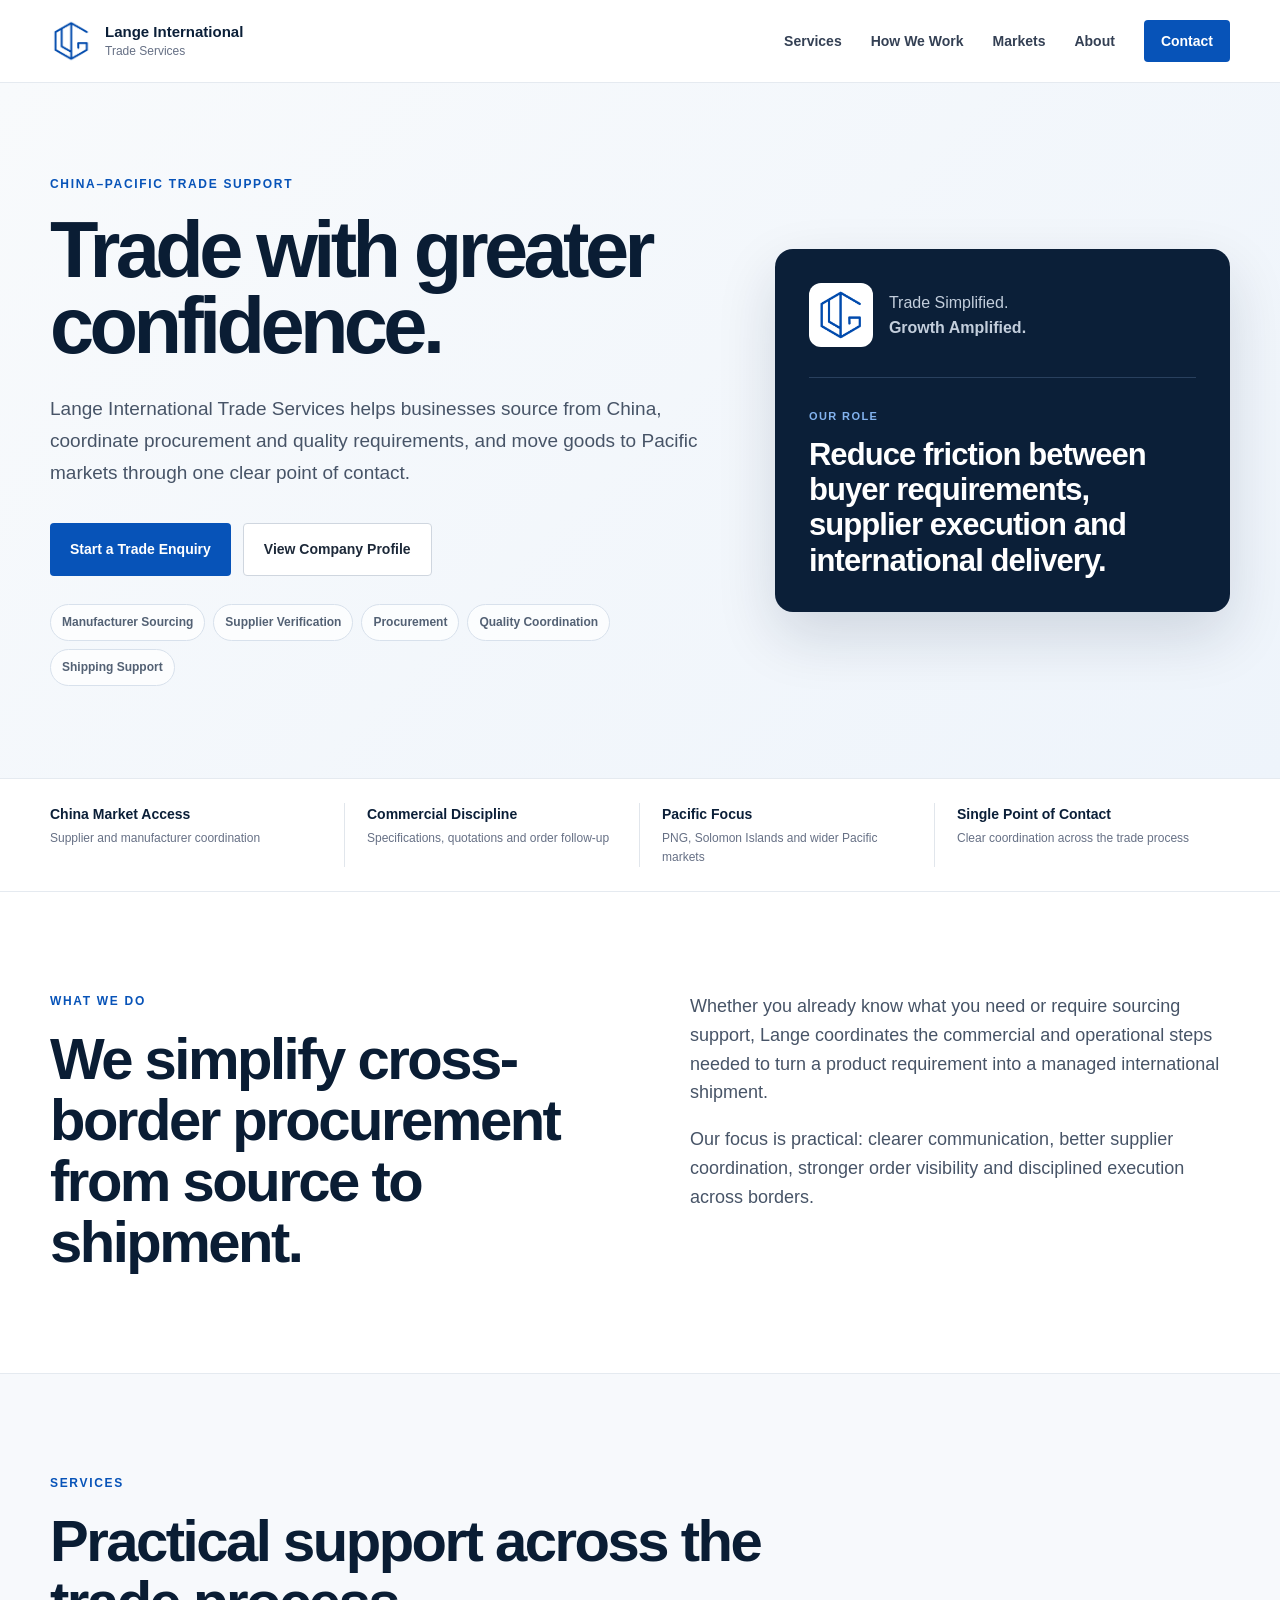
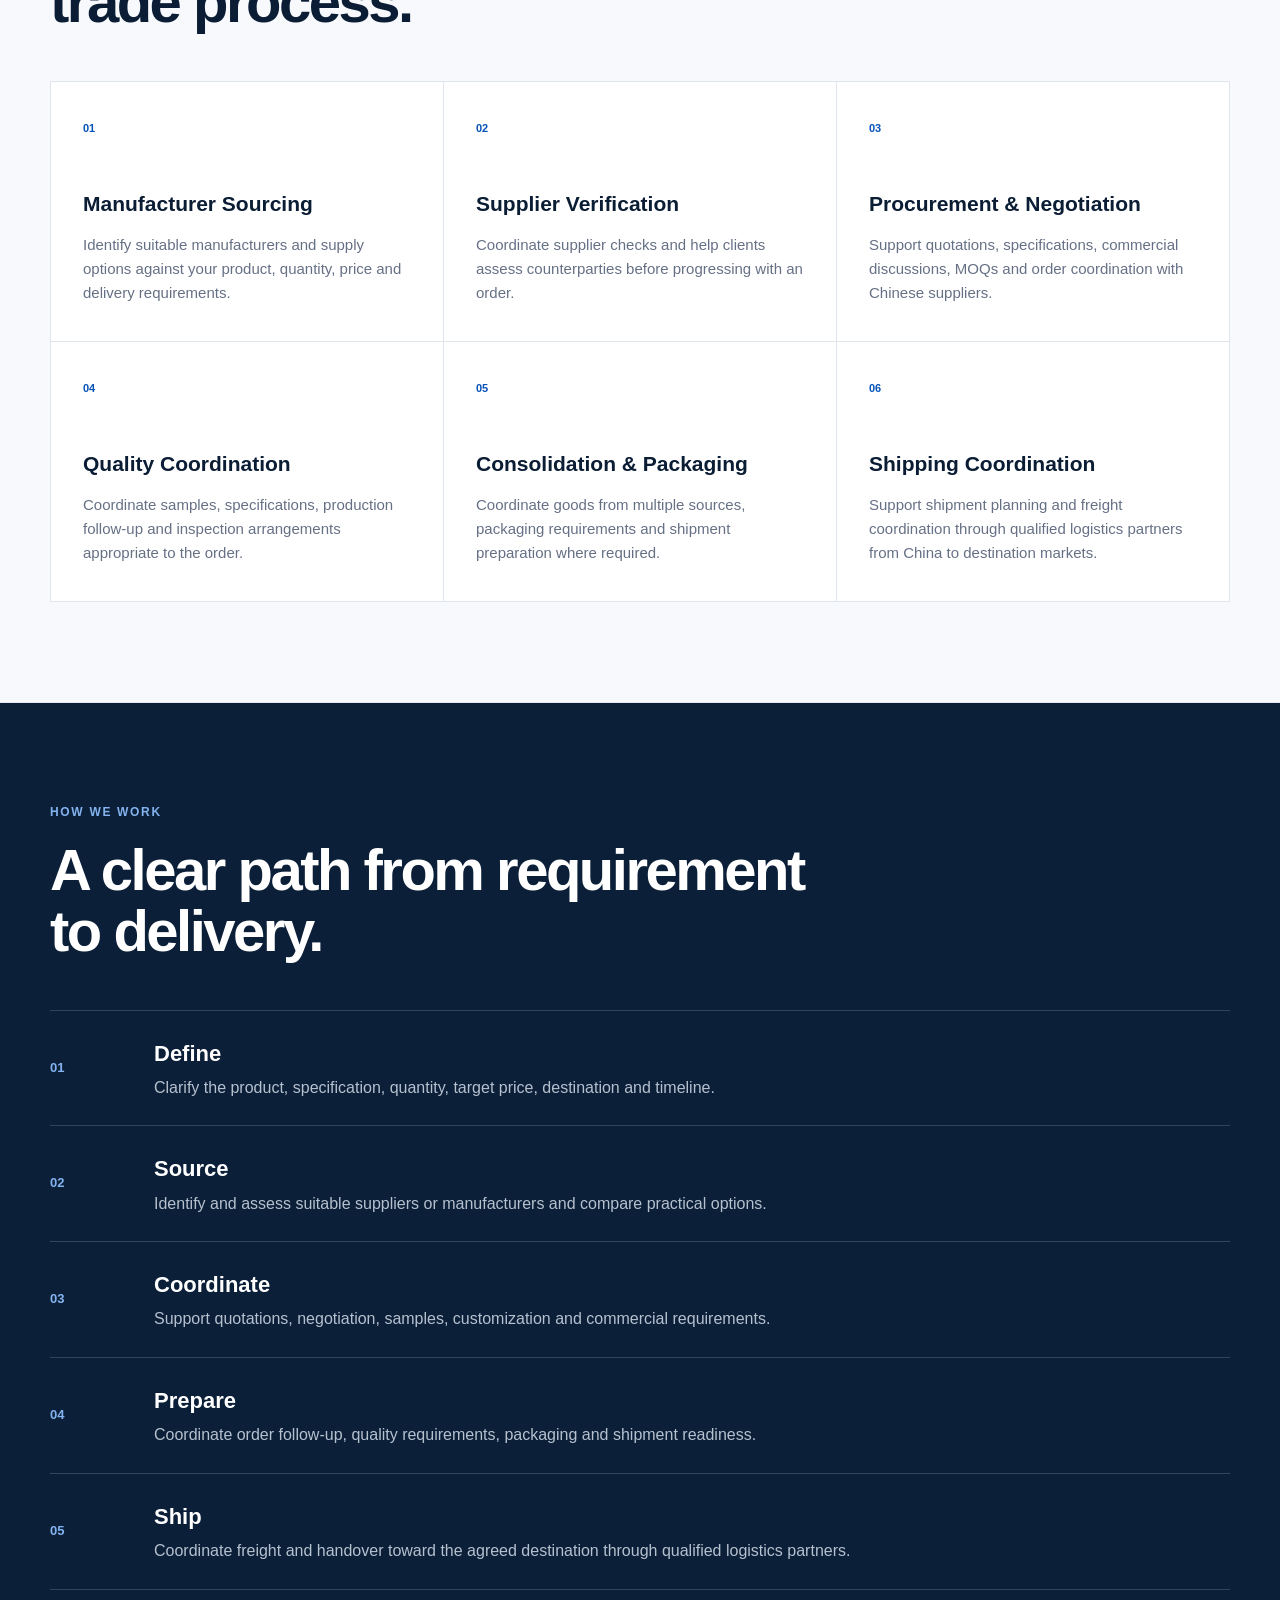
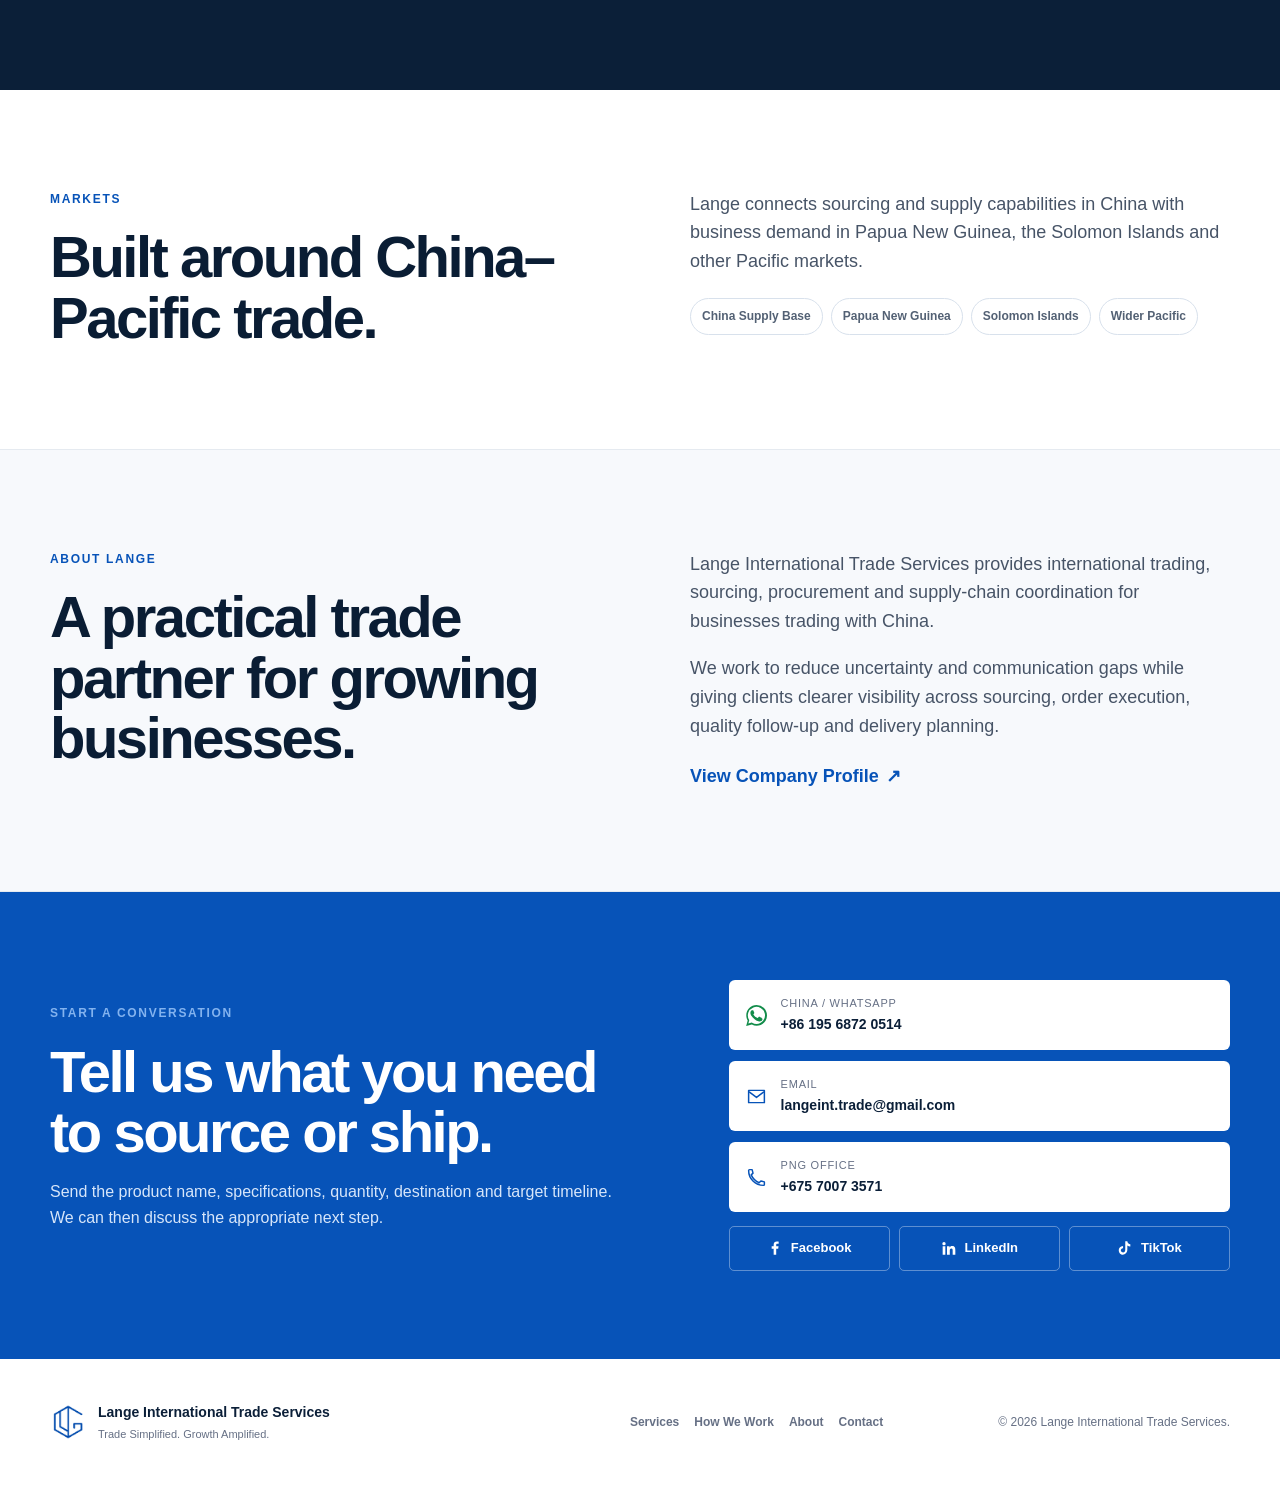
==== commit 85513b3e: "Add files via upload Final Touch" ====
--- a/index.html
+++ b/index.html
@@ -1,108 +1,252 @@
-<!doctype html>
+<!DOCTYPE html>
+
 <html lang="en">
 <head>
-  <meta charset="utf-8">
-  <meta name="viewport" content="width=device-width,initial-scale=1">
-  <title>Lange International Trade Services | China–Pacific Trade</title>
-  <meta name="description" content="Lange International Trade Services supports businesses with manufacturer sourcing, supplier verification, procurement, quality coordination and international shipping between China and Pacific markets.">
-  <meta name="theme-color" content="#0753b8">
-  <meta property="og:title" content="Lange International Trade Services">
-  <meta property="og:description" content="Professional sourcing, procurement and supply-chain coordination between China and Pacific markets.">
-  <link rel="icon" href="images/favicon.png">
-  <link rel="stylesheet" href="style.css">
+<meta charset="utf-8"/>
+<meta content="width=device-width,initial-scale=1" name="viewport"/>
+<title>Lange International Trade Services | China–Pacific Trade</title>
+<meta content="Lange International Trade Services supports businesses with manufacturer sourcing, supplier verification, procurement, quality coordination and international shipping between China and Pacific markets." name="description"/>
+<meta content="#0753b8" name="theme-color"/>
+<meta content="Lange International Trade Services" property="og:title"/>
+<meta content="Professional sourcing, procurement and supply-chain coordination between China and Pacific markets." property="og:description"/>
+<link href="images/favicon.png" rel="icon"/>
+<link href="style.css" rel="stylesheet"/>
 </head>
 <body>
+<a class="skip-link" href="#main">Skip to content</a>
 <header class="site-header">
-  <div class="wrap nav">
-    <a class="brand" href="#top" aria-label="Lange International Trade Services home">
-      <img src="images/logo.png" alt="Lange International Trade Services logo">
-      <span><strong>Lange International</strong><small>Trade Services</small></span>
-    </a>
-    <button class="menu" aria-label="Open navigation" aria-expanded="false">Menu</button>
-    <nav aria-label="Main navigation">
-      <a href="#services">Services</a><a href="#process">How We Work</a><a href="#markets">Markets</a><a href="#about">About</a>
-      <a class="nav-cta" href="#contact">Start an Enquiry</a>
-    </nav>
-  </div>
+<div class="wrap nav">
+<a aria-label="Lange International Trade Services home" class="brand" href="#top">
+<img alt="Lange International Trade Services logo" src="images/logo.png"/>
+<span>
+<strong>Lange International</strong>
+<small>Trade Services</small>
+</span>
+</a>
+<button aria-controls="mainNav" aria-expanded="false" aria-label="Open navigation" class="menu" type="button">
+<span></span><span></span><span></span>
+</button>
+<nav aria-label="Main navigation" id="mainNav">
+<a href="#services">Services</a>
+<a href="#process">How We Work</a>
+<a href="#markets">Markets</a>
+<a href="#about">About</a>
+<a class="nav-contact" href="#contact">Contact</a>
+</nav>
+</div>
 </header>
-
-<main id="top">
-<section class="hero">
-  <div class="wrap hero-grid">
-    <div>
-      <p class="eyebrow">CHINA–PACIFIC TRADE SUPPORT</p>
-      <h1>Trade with greater confidence.</h1>
-      <p class="lead">Lange helps businesses source from China, coordinate procurement and quality requirements, and move goods to Pacific markets through one clear point of contact.</p>
-      <div class="actions"><a class="btn primary" href="#contact">Start a Trade Enquiry</a><a class="btn secondary" href="#services">Explore Services</a></div>
-      <p class="micro">Manufacturer sourcing · Supplier verification · Procurement · Quality coordination · Shipping support</p>
-    </div>
-    <div class="hero-mark" aria-hidden="true"><img src="images/logo.png" alt=""></div>
-  </div>
-</section>
-
-<section class="statement">
-  <div class="wrap statement-grid">
-    <p class="eyebrow">WHAT WE DO</p>
-    <h2>We simplify cross-border procurement from source to shipment.</h2>
-    <p>Whether you already know what you need or require sourcing support, Lange coordinates the commercial and operational steps needed to turn a product requirement into a managed international shipment.</p>
-  </div>
-</section>
-
-<section class="section" id="services">
-  <div class="wrap">
-    <div class="section-head"><p class="eyebrow">SERVICES</p><h2>Practical support across the trade process.</h2></div>
-    <div class="cards">
-      <article><span>01</span><h3>Manufacturer Sourcing</h3><p>Identify suitable manufacturers and supply options against your product, quantity and commercial requirements.</p></article>
-      <article><span>02</span><h3>Supplier Verification</h3><p>Coordinate supplier checks and help clients assess counterparties before progressing with an order.</p></article>
-      <article><span>03</span><h3>Procurement & Negotiation</h3><p>Support quotations, specifications, commercial discussions and order coordination with Chinese suppliers.</p></article>
-      <article><span>04</span><h3>Quality Coordination</h3><p>Coordinate samples, product requirements and quality-control arrangements appropriate to the order.</p></article>
-      <article><span>05</span><h3>Consolidation & Packaging</h3><p>Coordinate goods from multiple sources, packaging requirements and shipment preparation where required.</p></article>
-      <article><span>06</span><h3>Shipping Coordination</h3><p>Support international freight coordination and shipment handover from China to destination markets.</p></article>
-    </div>
-  </div>
-</section>
-
-<section class="section process" id="process">
-  <div class="wrap">
-    <div class="section-head"><p class="eyebrow">HOW WE WORK</p><h2>A clear path from requirement to delivery.</h2></div>
-    <ol class="steps">
-      <li><b>01</b><div><h3>Define</h3><p>We clarify the product, specification, quantity, budget and destination.</p></div></li>
-      <li><b>02</b><div><h3>Source</h3><p>We identify and assess suitable supply options.</p></div></li>
-      <li><b>03</b><div><h3>Coordinate</h3><p>We support quotations, negotiation, samples and order requirements.</p></div></li>
-      <li><b>04</b><div><h3>Prepare</h3><p>We coordinate quality, packaging, consolidation and shipment readiness.</p></div></li>
-      <li><b>05</b><div><h3>Ship</h3><p>We coordinate freight and handover toward the agreed destination.</p></div></li>
-    </ol>
-  </div>
-</section>
-
-<section class="section markets" id="markets">
-  <div class="wrap split">
-    <div><p class="eyebrow">MARKETS</p><h2>Built around China–Pacific trade.</h2></div>
-    <div><p>Lange connects sourcing and supply capabilities in China with business demand in Papua New Guinea, the Solomon Islands and other Pacific markets.</p><p class="muted">Our focus is straightforward: clearer communication, stronger sourcing discipline and better coordination across borders.</p></div>
-  </div>
-</section>
-
-<section class="section about" id="about">
-  <div class="wrap split">
-    <div><p class="eyebrow">ABOUT LANGE</p><h2>A practical trade partner for growing businesses.</h2></div>
-    <div><p>Lange International Trade Services provides sourcing, procurement and supply-chain coordination for businesses trading with China. We work to reduce friction between buyer requirements, supplier execution and international delivery.</p>
-      <a class="text-link" href="assets/Lange_International_Trade_Services_Company_Profile_2026.pdf">View Company Profile →</a>
-    </div>
-  </div>
-</section>
-
-<section class="contact" id="contact">
-  <div class="wrap contact-grid">
-    <div><p class="eyebrow light">START A CONVERSATION</p><h2>Tell us what you need to source or ship.</h2><p>Send the product name, specifications, quantity and destination. We can then discuss the appropriate next step.</p></div>
-    <div class="contact-actions">
-      <a class="btn white" href="mailto:info@langeinternationaltrade.com">Email Lange</a>
-      <a class="contact-line" href="tel:+67570073571">PNG Office · +675 7007 3571</a>
-      <a class="contact-line" href="mailto:info@langeinternationaltrade.com">info@langeinternationaltrade.com</a>
-    </div>
-  </div>
+<main id="main">
+<section class="hero" id="top">
+<div class="wrap hero-grid">
+<div class="hero-copy">
+<p class="eyebrow">CHINA–PACIFIC TRADE SUPPORT</p>
+<h1>Trade with greater confidence.</h1>
+<p class="lead">
+          Lange International Trade Services helps businesses source from China, coordinate procurement and quality requirements,
+          and move goods to Pacific markets through one clear point of contact.
+        </p>
+<div class="hero-actions">
+<a class="btn btn-primary" href="#contact">Start a Trade Enquiry</a>
+<a class="btn btn-secondary" href="assets/Lange_International_Trade_Services_Company_Profile_2026.pdf" rel="noopener" target="_blank">
+            View Company Profile
+          </a>
+</div>
+<div aria-label="Core capabilities" class="hero-capabilities">
+<span>Manufacturer Sourcing</span>
+<span>Supplier Verification</span>
+<span>Procurement</span>
+<span>Quality Coordination</span>
+<span>Shipping Support</span>
+</div>
+</div>
+<aside aria-label="Lange positioning" class="hero-card">
+<div class="hero-card-top">
+<img alt="" aria-hidden="true" src="images/logo.png"/>
+<p>Trade Simplified.<br/><strong>Growth Amplified.</strong></p>
+</div>
+<div class="hero-card-rule"></div>
+<p class="hero-card-label">OUR ROLE</p>
+<h2>Reduce friction between buyer requirements, supplier execution and international delivery.</h2>
+</aside>
+</div>
+</section>
+<section aria-label="Core strengths" class="credibility-strip">
+<div class="wrap credibility-grid">
+<div><strong>China Market Access</strong><span>Supplier and manufacturer coordination</span></div>
+<div><strong>Commercial Discipline</strong><span>Specifications, quotations and order follow-up</span></div>
+<div><strong>Pacific Focus</strong><span>PNG, Solomon Islands and wider Pacific markets</span></div>
+<div><strong>Single Point of Contact</strong><span>Clear coordination across the trade process</span></div>
+</div>
+</section>
+<section class="section intro-section">
+<div class="wrap split">
+<div>
+<p class="eyebrow">WHAT WE DO</p>
+<h2>We simplify cross-border procurement from source to shipment.</h2>
+</div>
+<div class="intro-copy">
+<p>
+          Whether you already know what you need or require sourcing support, Lange coordinates the commercial and operational
+          steps needed to turn a product requirement into a managed international shipment.
+        </p>
+<p>
+          Our focus is practical: clearer communication, better supplier coordination, stronger order visibility and disciplined
+          execution across borders.
+        </p>
+</div>
+</div>
+</section>
+<section class="section section-soft" id="services">
+<div class="wrap">
+<div class="section-head">
+<p class="eyebrow">SERVICES</p>
+<h2>Practical support across the trade process.</h2>
+</div>
+<div class="service-grid">
+<article class="service-card">
+<span class="service-number">01</span>
+<h3>Manufacturer Sourcing</h3>
+<p>Identify suitable manufacturers and supply options against your product, quantity, price and delivery requirements.</p>
+</article>
+<article class="service-card">
+<span class="service-number">02</span>
+<h3>Supplier Verification</h3>
+<p>Coordinate supplier checks and help clients assess counterparties before progressing with an order.</p>
+</article>
+<article class="service-card">
+<span class="service-number">03</span>
+<h3>Procurement &amp; Negotiation</h3>
+<p>Support quotations, specifications, commercial discussions, MOQs and order coordination with Chinese suppliers.</p>
+</article>
+<article class="service-card">
+<span class="service-number">04</span>
+<h3>Quality Coordination</h3>
+<p>Coordinate samples, specifications, production follow-up and inspection arrangements appropriate to the order.</p>
+</article>
+<article class="service-card">
+<span class="service-number">05</span>
+<h3>Consolidation &amp; Packaging</h3>
+<p>Coordinate goods from multiple sources, packaging requirements and shipment preparation where required.</p>
+</article>
+<article class="service-card">
+<span class="service-number">06</span>
+<h3>Shipping Coordination</h3>
+<p>Support shipment planning and freight coordination through qualified logistics partners from China to destination markets.</p>
+</article>
+</div>
+</div>
+</section>
+<section class="section process-section" id="process">
+<div class="wrap">
+<div class="section-head section-head-light">
+<p class="eyebrow eyebrow-light">HOW WE WORK</p>
+<h2>A clear path from requirement to delivery.</h2>
+</div>
+<ol class="steps">
+<li><b>01</b><div><h3>Define</h3><p>Clarify the product, specification, quantity, target price, destination and timeline.</p></div></li>
+<li><b>02</b><div><h3>Source</h3><p>Identify and assess suitable suppliers or manufacturers and compare practical options.</p></div></li>
+<li><b>03</b><div><h3>Coordinate</h3><p>Support quotations, negotiation, samples, customization and commercial requirements.</p></div></li>
+<li><b>04</b><div><h3>Prepare</h3><p>Coordinate order follow-up, quality requirements, packaging and shipment readiness.</p></div></li>
+<li><b>05</b><div><h3>Ship</h3><p>Coordinate freight and handover toward the agreed destination through qualified logistics partners.</p></div></li>
+</ol>
+</div>
+</section>
+<section class="section" id="markets">
+<div class="wrap split">
+<div>
+<p class="eyebrow">MARKETS</p>
+<h2>Built around China–Pacific trade.</h2>
+</div>
+<div class="market-copy">
+<p>
+          Lange connects sourcing and supply capabilities in China with business demand in Papua New Guinea,
+          the Solomon Islands and other Pacific markets.
+        </p>
+<div class="market-tags">
+<span>China Supply Base</span>
+<span>Papua New Guinea</span>
+<span>Solomon Islands</span>
+<span>Wider Pacific</span>
+</div>
+</div>
+</div>
+</section>
+<section class="section section-soft" id="about">
+<div class="wrap split">
+<div>
+<p class="eyebrow">ABOUT LANGE</p>
+<h2>A practical trade partner for growing businesses.</h2>
+</div>
+<div class="intro-copy">
+<p>
+          Lange International Trade Services provides international trading, sourcing, procurement and supply-chain coordination
+          for businesses trading with China.
+        </p>
+<p>
+          We work to reduce uncertainty and communication gaps while giving clients clearer visibility across sourcing,
+          order execution, quality follow-up and delivery planning.
+        </p>
+<a class="text-link" href="assets/Lange_International_Trade_Services_Company_Profile_2026.pdf" rel="noopener" target="_blank">
+          View Company Profile <span aria-hidden="true">↗</span>
+</a>
+</div>
+</div>
+</section>
+<section class="contact-section" id="contact">
+<div class="wrap contact-grid">
+<div>
+<p class="eyebrow eyebrow-light">START A CONVERSATION</p>
+<h2>Tell us what you need to source or ship.</h2>
+<p>
+          Send the product name, specifications, quantity, destination and target timeline.
+          We can then discuss the appropriate next step.
+        </p>
+</div>
+<div class="contact-panel">
+<a class="contact-button whatsapp-button" href="https://wa.me/8619568720514" rel="noopener" target="_blank">
+<svg aria-hidden="true" viewbox="0 0 24 24"><path d="M20.5 3.5A11.8 11.8 0 0 0 12.1 0C5.6 0 .3 5.3.3 11.8c0 2.1.5 4.1 1.6 5.9L.2 24l6.5-1.7a11.8 11.8 0 0 0 5.4 1.4h.1C18.7 23.7 24 18.4 24 11.9c0-3.2-1.2-6.1-3.5-8.4Zm-8.4 18.2c-1.8 0-3.6-.5-5.1-1.4l-.4-.2-3.9 1 1-3.8-.2-.4a9.8 9.8 0 1 1 8.6 4.8Zm5.4-7.4c-.3-.1-1.8-.9-2.1-1-.3-.1-.5-.1-.7.2-.2.3-.8 1-1 1.2-.2.2-.4.2-.7.1-1.9-.9-3.2-1.7-4.5-3.9-.3-.5.3-.5.9-1.6.1-.2.1-.4 0-.6-.1-.2-.7-1.7-1-2.3-.3-.6-.5-.5-.7-.5h-.6c-.2 0-.6.1-.9.4-.3.3-1.2 1.2-1.2 2.9s1.2 3.3 1.4 3.5c.2.2 2.4 3.7 5.9 5.2 2.2.9 3.1 1 4.2.8.7-.1 1.8-.7 2.1-1.5.3-.7.3-1.4.2-1.5-.2-.3-.5-.4-.8-.5Z"></path></svg>
+<span><small>China / WhatsApp</small><strong>+86 195 6872 0514</strong></span>
+</a>
+<a class="contact-button" href="mailto:langeint.trade@gmail.com">
+<svg aria-hidden="true" viewbox="0 0 24 24"><path d="M3 5h18v14H3z"></path><path d="m4 7 8 6 8-6"></path></svg>
+<span><small>Email</small><strong>langeint.trade@gmail.com</strong></span>
+</a>
+<a class="contact-button" href="tel:+67570073571">
+<svg aria-hidden="true" viewbox="0 0 24 24"><path d="M7 3H4a1 1 0 0 0-1 1c0 9.4 7.6 17 17 17a1 1 0 0 0 1-1v-3l-4-1-2 2c-4-1.7-7.3-5-9-9l2-2z"></path></svg>
+<span><small>PNG Office</small><strong>+675 7007 3571</strong></span>
+</a>
+<div aria-label="Social media" class="social-row">
+<a aria-label="Facebook" href="https://www.facebook.com/share/19MBh39Ebe/?mibextid=wwXIfr" rel="noopener" target="_blank">
+<svg aria-hidden="true" viewbox="0 0 24 24"><path d="M13.8 22v-9h3l.5-3.5h-3.5V7.3c0-1 .3-1.7 1.8-1.7h1.9V2.5c-.3 0-1.5-.1-2.8-.1-2.8 0-4.7 1.7-4.7 4.8v2.3H7V13h3v9z"></path></svg>
+<span>Facebook</span>
+</a>
+<a aria-label="LinkedIn" href="https://www.linkedin.com/company/lange-international-trade-services/?viewAsMember=true" rel="noopener" target="_blank">
+<svg aria-hidden="true" viewbox="0 0 24 24"><path d="M4.5 3A2.5 2.5 0 1 1 4.5 8a2.5 2.5 0 0 1 0-5ZM2.5 9.5h4V22h-4zM9 9.5h3.8v1.7h.1c.5-1 1.8-2.1 3.8-2.1 4.1 0 4.8 2.7 4.8 6.2V22h-4v-5.9c0-1.4 0-3.2-2-3.2s-2.3 1.5-2.3 3.1v6H9z"></path></svg>
+<span>LinkedIn</span>
+</a>
+<a aria-label="TikTok" href="https://www.tiktok.com/@lange_675?_r=1&amp;_t=ZS-99CObnRHprh" rel="noopener" target="_blank">
+<svg aria-hidden="true" viewbox="0 0 24 24"><path d="M15.5 2c.3 2.6 1.8 4.2 4.5 4.4v3.2c-1.6.1-3-.4-4.5-1.3v6.1c0 7.8-8.5 10.2-11.9 4.6-2.2-3.6-.8-9.9 5.5-10.1v3.4c-.5.1-1 .2-1.4.4-1.4.5-2.2 1.9-1.8 3.4.8 3 5.9 3.9 6.4-.9.1-.5.1-1 .1-1.5V2z"></path></svg>
+<span>TikTok</span>
+</a>
+</div>
+</div>
+</div>
 </section>
 </main>
-
-<footer><div class="wrap footer"><div class="brand footer-brand"><img src="images/logo.png" alt=""><span><strong>Lange International</strong><small>Trade Services</small></span></div><p>China–Pacific sourcing, procurement and supply-chain coordination.</p><p>© <span id="year"></span> Lange International Trade Services.</p></div></footer>
+<footer class="site-footer">
+<div class="wrap footer-grid">
+<div class="footer-brand">
+<img alt="" src="images/logo.png"/>
+<div><strong>Lange International Trade Services</strong><span>Trade Simplified. Growth Amplified.</span></div>
+</div>
+<div class="footer-links">
+<a href="#services">Services</a>
+<a href="#process">How We Work</a>
+<a href="#about">About</a>
+<a href="#contact">Contact</a>
+</div>
+<p>© <span id="year"></span> Lange International Trade Services.</p>
+</div>
+</footer>
 <script src="script.js"></script>
 </body></html>
--- a/style.css
+++ b/style.css
@@ -1 +1 @@
-*{box-sizing:border-box}html{scroll-behavior:smooth}body{margin:0;font-family:Inter,ui-sans-serif,-apple-system,BlinkMacSystemFont,"Segoe UI",Arial,sans-serif;color:#101828;background:#fff;line-height:1.6}a{color:inherit}.wrap{width:min(1180px,calc(100% - 48px));margin:auto}.site-header{position:sticky;top:0;z-index:20;background:rgba(255,255,255,.96);border-bottom:1px solid #e7ebf0;backdrop-filter:blur(12px)}.nav{height:78px;display:flex;align-items:center;justify-content:space-between}.brand{display:flex;gap:13px;align-items:center;text-decoration:none}.brand img{width:39px;height:39px;object-fit:contain}.brand span{display:flex;flex-direction:column;line-height:1.15}.brand strong{font-size:15px}.brand small{font-size:12px;color:#667085;margin-top:4px}.nav nav{display:flex;align-items:center;gap:30px}.nav nav a{text-decoration:none;font-size:14px;font-weight:650;color:#344054}.nav nav a:hover{color:#0753b8}.nav-cta{padding:11px 18px;border-radius:4px;background:#0753b8!important;color:#fff!important}.menu{display:none;border:1px solid #d0d5dd;background:#fff;padding:8px 12px;border-radius:4px}.hero{background:#f6f8fb;border-bottom:1px solid #e7ebf0}.hero-grid{min-height:670px;display:grid;grid-template-columns:1.08fr .92fr;align-items:center;gap:80px}.eyebrow{font-size:12px;letter-spacing:.14em;font-weight:800;color:#0753b8;margin:0 0 20px}.hero h1{font-size:clamp(48px,6vw,82px);line-height:.98;letter-spacing:-.055em;margin:0 0 28px;max-width:760px}.lead{font-size:20px;line-height:1.65;color:#475467;max-width:680px}.actions{display:flex;gap:12px;margin:34px 0 22px}.btn{display:inline-flex;align-items:center;justify-content:center;padding:14px 21px;border-radius:4px;text-decoration:none;font-weight:750;font-size:14px}.primary{background:#0753b8;color:#fff}.secondary{background:#fff;border:1px solid #cfd6df}.micro{font-size:13px;color:#667085}.hero-mark{display:flex;justify-content:center;align-items:center}.hero-mark img{width:min(430px,100%);opacity:.95}.statement{padding:100px 0}.statement-grid{display:grid;grid-template-columns:.35fr 1fr .8fr;gap:55px;align-items:start}.statement h2,.section h2,.contact h2{font-size:clamp(32px,4vw,52px);line-height:1.08;letter-spacing:-.035em;margin:0}.statement p:last-child,.split>div:last-child{font-size:18px;color:#475467}.section{padding:105px 0}.section-head{max-width:720px;margin-bottom:50px}.cards{display:grid;grid-template-columns:repeat(3,1fr);border-top:1px solid #dfe4ea;border-left:1px solid #dfe4ea}.cards article{min-height:260px;padding:34px;border-right:1px solid #dfe4ea;border-bottom:1px solid #dfe4ea}.cards span{font-size:12px;font-weight:800;color:#0753b8}.cards h3{font-size:20px;margin:45px 0 12px}.cards p{color:#667085;margin:0}.process{background:#0d1b2e;color:#fff}.process .eyebrow{color:#75a9ef}.steps{list-style:none;padding:0;margin:50px 0 0;border-top:1px solid #344054}.steps li{display:grid;grid-template-columns:90px 1fr;padding:27px 0;border-bottom:1px solid #344054;align-items:center}.steps b{color:#75a9ef}.steps h3{margin:0 0 4px;font-size:22px}.steps p{margin:0;color:#b8c1ce}.markets{background:#f6f8fb}.split{display:grid;grid-template-columns:1fr 1fr;gap:110px}.split p{margin-top:0}.muted{color:#667085!important}.text-link{display:inline-block;margin-top:15px;color:#0753b8;font-weight:750;text-decoration:none}.contact{padding:90px 0;background:#0753b8;color:#fff}.contact-grid{display:grid;grid-template-columns:1.2fr .8fr;gap:100px;align-items:center}.contact p{color:#dce9fb;max-width:680px}.light{color:#fff!important}.contact-actions{display:flex;flex-direction:column;align-items:flex-start;gap:15px}.white{background:#fff;color:#0753b8}.contact-line{text-decoration:none;color:#fff;font-weight:650}footer{padding:48px 0;background:#fff}.footer{display:grid;grid-template-columns:1fr 1fr auto;align-items:center;gap:30px;font-size:13px;color:#667085}.footer-brand img{width:32px;height:32px}@media(max-width:850px){.wrap{width:min(100% - 32px,1180px)}.menu{display:block}.nav nav{display:none;position:absolute;top:78px;left:0;right:0;background:#fff;padding:22px 24px;border-bottom:1px solid #ddd;flex-direction:column;align-items:flex-start}.nav nav.open{display:flex}.hero-grid{grid-template-columns:1fr;min-height:auto;padding:90px 0 70px;gap:45px}.hero-mark{display:none}.statement-grid,.split,.contact-grid{grid-template-columns:1fr;gap:30px}.cards{grid-template-columns:1fr}.section,.statement{padding:75px 0}.footer{grid-template-columns:1fr}.hero h1{font-size:52px}.lead{font-size:18px}}+*{box-sizing:border-box}html{scroll-behavior:smooth;scroll-padding-top:86px}body{margin:0;font-family:Inter,-apple-system,BlinkMacSystemFont,"Segoe UI",Arial,sans-serif;color:#101828;background:#fff;line-height:1.6;-webkit-font-smoothing:antialiased}img{max-width:100%;display:block}a{color:inherit}.wrap{width:min(1180px,calc(100% - 48px));margin:auto}.skip-link{position:fixed;left:16px;top:-60px;z-index:1000;background:#0b1f38;color:#fff;padding:10px 14px;border-radius:6px;text-decoration:none;font-weight:700}.skip-link:focus{top:16px}.site-header{position:sticky;top:0;z-index:50;background:rgba(255,255,255,.97);border-bottom:1px solid #e5eaf0;backdrop-filter:blur(14px)}.nav{height:82px;display:flex;align-items:center;justify-content:space-between;gap:28px}.brand{display:flex;align-items:center;gap:13px;text-decoration:none}.brand img{width:42px;height:42px;object-fit:contain}.brand span{display:flex;flex-direction:column;line-height:1.12}.brand strong{font-size:15px;color:#0b1f38}.brand small{font-size:12px;color:#667085;margin-top:4px}.nav nav{display:flex;align-items:center;gap:29px}.nav nav a{text-decoration:none;font-size:14px;font-weight:650;color:#344054}.nav nav a:hover{color:#0753b8}.nav-contact{padding:10px 17px;background:#0753b8;color:#fff!important;border-radius:4px}.menu{display:none;border:1px solid #d0d5dd;background:#fff;border-radius:5px;width:44px;height:44px;padding:10px}.menu span{display:block;height:2px;background:#0b1f38;margin:5px 0;border-radius:3px}.hero{background:linear-gradient(135deg,#f8fafc 0%,#eef4fb 100%);border-bottom:1px solid #e5eaf0}.hero-grid{min-height:680px;display:grid;grid-template-columns:1.18fr .82fr;gap:70px;align-items:center;padding:92px 0}.eyebrow{margin:0 0 18px;color:#0753b8;font-size:12px;letter-spacing:.14em;font-weight:800}.hero h1{margin:0;color:#0a1d34;font-size:clamp(52px,6.2vw,88px);line-height:.96;letter-spacing:-.058em;font-weight:760}.lead{max-width:710px;margin:28px 0 0;color:#475467;font-size:19px;line-height:1.7}.hero-actions{display:flex;flex-wrap:wrap;gap:12px;margin-top:34px}.btn{display:inline-flex;align-items:center;justify-content:center;padding:14px 20px;border-radius:4px;text-decoration:none;font-size:14px;font-weight:750}.btn-primary{background:#0753b8;color:#fff}.btn-primary:hover{background:#064694}.btn-secondary{background:#fff;border:1px solid #cfd6df;color:#1d2939}.hero-capabilities{display:flex;flex-wrap:wrap;gap:8px;margin-top:28px}.hero-capabilities span{padding:8px 11px;border:1px solid #d8e1ec;background:rgba(255,255,255,.72);border-radius:999px;font-size:12px;font-weight:650;color:#536174}.hero-card{background:#0b1f38;color:#fff;padding:34px;border-radius:18px;box-shadow:0 24px 60px rgba(9,30,56,.14)}.hero-card-top{display:flex;align-items:center;gap:16px}.hero-card-top img{width:64px;height:64px;object-fit:contain;background:#fff;padding:6px;border-radius:12px}.hero-card-top p{margin:0;color:#c3cedc}.hero-card-rule{height:1px;background:#29405e;margin:30px 0}.hero-card-label{font-size:11px;letter-spacing:.13em;color:#83b3ef;font-weight:800}.hero-card h2{margin:10px 0 0;font-size:31px;line-height:1.14;letter-spacing:-.03em}.credibility-strip{border-bottom:1px solid #e5eaf0}.credibility-grid{display:grid;grid-template-columns:repeat(4,1fr);padding:24px 0}.credibility-grid div{padding:0 22px;border-right:1px solid #e1e6ec}.credibility-grid div:first-child{padding-left:0}.credibility-grid div:last-child{border-right:0}.credibility-grid strong,.credibility-grid span{display:block}.credibility-grid strong{font-size:14px;color:#0b1f38}.credibility-grid span{font-size:12px;color:#667085;margin-top:3px}.section{padding:100px 0}.section-soft{background:#f7f9fc;border-top:1px solid #e5eaf0;border-bottom:1px solid #e5eaf0}.split{display:grid;grid-template-columns:1fr 1fr;gap:100px;align-items:start}.split h2,.section-head h2,.contact-section h2{margin:0;color:#0a1d34;font-size:clamp(36px,4.6vw,58px);line-height:1.05;letter-spacing:-.043em}.intro-copy{font-size:18px;color:#475467}.intro-copy p{margin:0}.intro-copy p+p{margin-top:18px}.section-head{max-width:780px;margin-bottom:48px}.service-grid{display:grid;grid-template-columns:repeat(3,1fr);border-top:1px solid #dfe5ec;border-left:1px solid #dfe5ec}.service-card{min-height:260px;padding:32px;border-right:1px solid #dfe5ec;border-bottom:1px solid #dfe5ec;background:#fff}.service-number{font-size:11px;font-weight:800;color:#0753b8}.service-card h3{margin:48px 0 12px;color:#0a1d34;font-size:21px}.service-card p{margin:0;color:#667085;font-size:15px}.process-section{background:#0b1f38;color:#fff}.section-head-light h2{color:#fff}.eyebrow-light{color:#83b3ef}.steps{list-style:none;margin:42px 0 0;padding:0;border-top:1px solid #30445d}.steps li{display:grid;grid-template-columns:84px 1fr;gap:20px;align-items:center;padding:25px 0;border-bottom:1px solid #30445d}.steps b{color:#83b3ef;font-size:13px}.steps h3{margin:0 0 4px;font-size:22px}.steps p{margin:0;color:#b6c1cf}.market-copy{font-size:18px;color:#475467}.market-copy p{margin-top:0}.market-tags{display:flex;flex-wrap:wrap;gap:8px;margin-top:22px}.market-tags span{padding:8px 11px;border:1px solid #d8e1ec;border-radius:999px;font-size:12px;font-weight:650;color:#536174;background:#fff}.text-link{display:inline-flex;align-items:center;gap:7px;margin-top:22px;text-decoration:none;color:#0753b8;font-weight:750}.contact-section{background:#0753b8;color:#fff;padding:88px 0}.contact-grid{display:grid;grid-template-columns:1.08fr .92fr;gap:90px;align-items:center}.contact-section h2{color:#fff}.contact-section>div>div:first-child>p:last-child{color:#d7e6fa;max-width:650px}.contact-panel{display:grid;gap:11px}.contact-button{display:flex;align-items:center;gap:14px;background:#fff;color:#0b1f38;text-decoration:none;padding:15px 17px;border-radius:6px}.contact-button:hover{background:#f7f9fc}.contact-button svg{width:21px;height:21px;flex:0 0 21px;fill:none;stroke:#0753b8;stroke-width:1.7;stroke-linecap:round;stroke-linejoin:round}.whatsapp-button svg{fill:#128c4a;stroke:none}.contact-button span{display:flex;flex-direction:column}.contact-button small{font-size:11px;color:#667085;text-transform:uppercase;letter-spacing:.07em}.contact-button strong{font-size:14px}.social-row{display:grid;grid-template-columns:repeat(3,1fr);gap:9px;margin-top:3px}.social-row a{display:flex;align-items:center;justify-content:center;gap:8px;padding:11px 8px;border:1px solid rgba(255,255,255,.35);color:#fff;text-decoration:none;border-radius:5px;font-size:13px;font-weight:700}.social-row a:hover{background:rgba(255,255,255,.08)}.social-row svg{width:16px;height:16px;fill:currentColor}.site-footer{padding:42px 0;background:#fff}.footer-grid{display:grid;grid-template-columns:1.3fr .8fr auto;align-items:center;gap:30px}.footer-brand{display:flex;align-items:center;gap:12px}.footer-brand img{width:36px;height:36px;object-fit:contain}.footer-brand strong,.footer-brand span{display:block}.footer-brand strong{font-size:14px;color:#0b1f38}.footer-brand span{font-size:11px;color:#667085;margin-top:3px}.footer-links{display:flex;flex-wrap:wrap;gap:15px}.footer-links a{text-decoration:none;color:#667085;font-size:12px;font-weight:650}.footer-grid>p{font-size:12px;color:#667085;margin:0}@media(max-width:920px){.menu{display:block}.nav nav{display:none;position:absolute;left:0;right:0;top:82px;background:#fff;border-bottom:1px solid #e5eaf0;padding:18px 24px;flex-direction:column;align-items:stretch;gap:4px}.nav nav.open{display:flex}.nav nav a{padding:10px 8px}.nav-contact{text-align:center;margin-top:4px}.hero-grid,.split,.contact-grid{grid-template-columns:1fr;gap:45px}.hero-grid{min-height:auto;padding:70px 0}.hero-card{max-width:620px}.credibility-grid{grid-template-columns:repeat(2,1fr)}.credibility-grid div{padding:14px 16px;border-right:0;border-bottom:1px solid #e5eaf0}.credibility-grid div:nth-last-child(-n+2){border-bottom:0}.service-grid{grid-template-columns:repeat(2,1fr)}.footer-grid{grid-template-columns:1fr;gap:18px}.social-row{grid-template-columns:1fr 1fr 1fr}}@media(max-width:620px){.wrap{width:min(100% - 32px,1180px)}.nav{height:74px}.nav nav{top:74px}.brand img{width:38px;height:38px}.brand strong{font-size:14px}.hero-grid{padding:54px 0}.hero h1{font-size:50px}.lead{font-size:17px}.hero-card{padding:24px}.hero-card h2{font-size:26px}.credibility-grid{grid-template-columns:1fr}.credibility-grid div,.credibility-grid div:nth-last-child(-n+2){border-bottom:1px solid #e5eaf0}.credibility-grid div:last-child{border-bottom:0}.section{padding:70px 0}.service-grid{grid-template-columns:1fr}.service-card{min-height:auto}.steps li{grid-template-columns:58px 1fr}.social-row{grid-template-columns:1fr}.contact-section{padding:68px 0}.footer-links{gap:12px}}@media(prefers-reduced-motion:reduce){html{scroll-behavior:auto}}
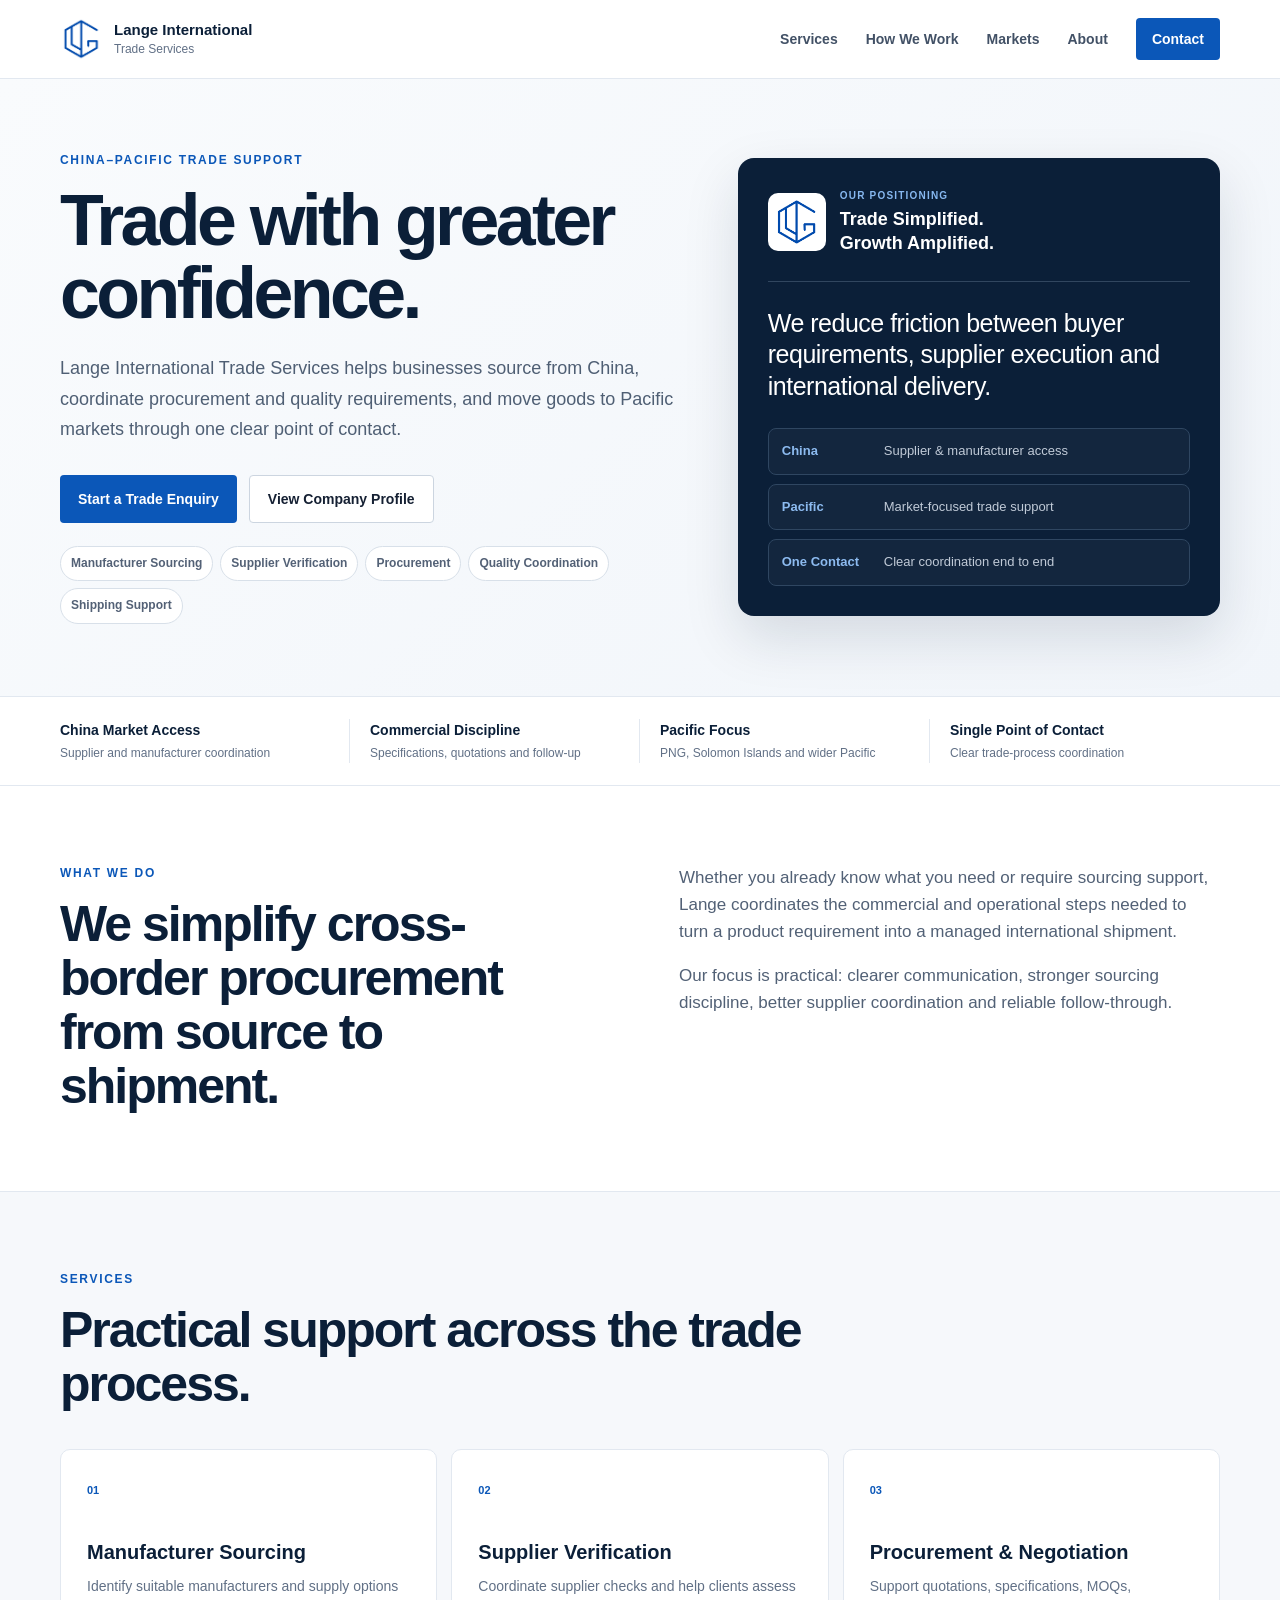
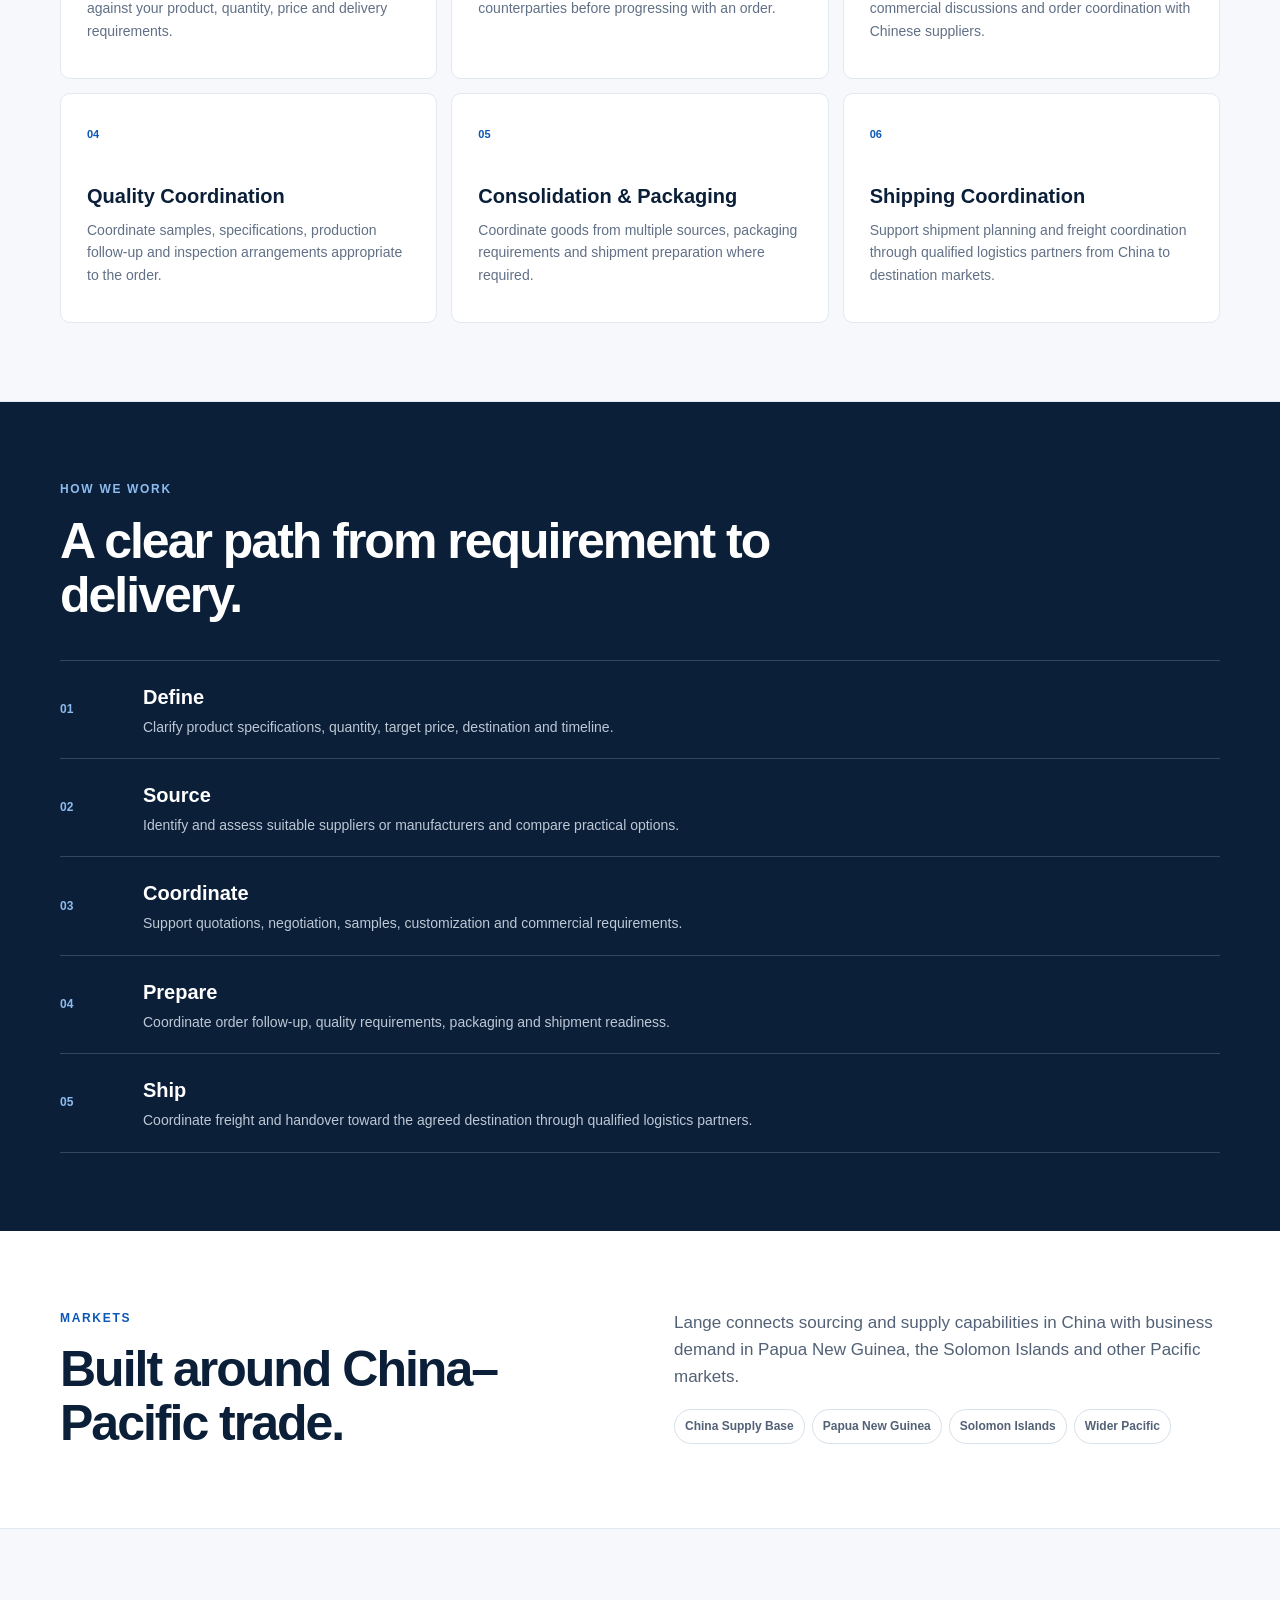
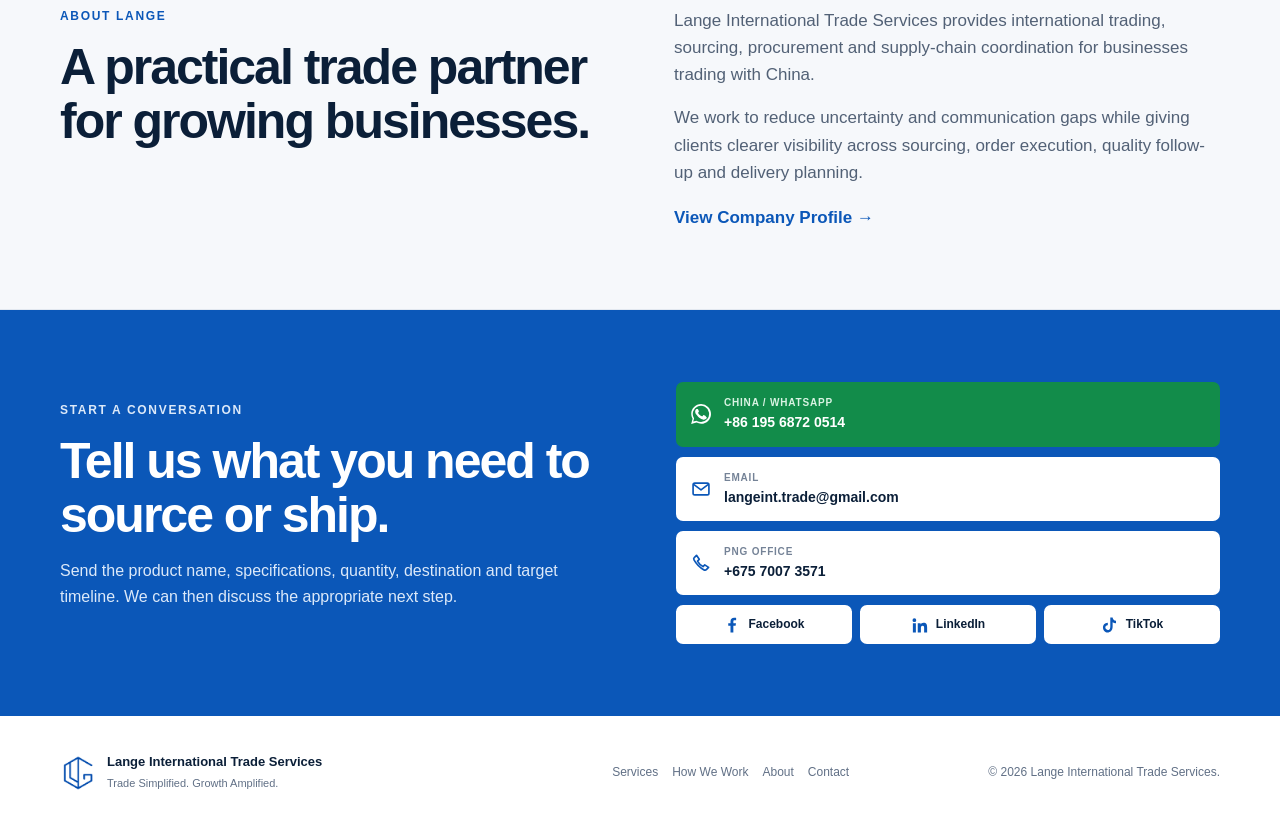
==== commit 9db03e3b: "Add files via upload Final Rebuild" ====
--- a/index.html
+++ b/index.html
@@ -1,252 +1,135 @@
-<!DOCTYPE html>
-
+<!doctype html>
 <html lang="en">
 <head>
-<meta charset="utf-8"/>
-<meta content="width=device-width,initial-scale=1" name="viewport"/>
+<meta charset="utf-8">
+<meta name="viewport" content="width=device-width,initial-scale=1">
 <title>Lange International Trade Services | China–Pacific Trade</title>
-<meta content="Lange International Trade Services supports businesses with manufacturer sourcing, supplier verification, procurement, quality coordination and international shipping between China and Pacific markets." name="description"/>
-<meta content="#0753b8" name="theme-color"/>
-<meta content="Lange International Trade Services" property="og:title"/>
-<meta content="Professional sourcing, procurement and supply-chain coordination between China and Pacific markets." property="og:description"/>
-<link href="images/favicon.png" rel="icon"/>
-<link href="style.css" rel="stylesheet"/>
+<meta name="description" content="International trading, sourcing, procurement and supply-chain coordination connecting Pacific businesses with suppliers and manufacturers across China.">
+<meta name="theme-color" content="#0b57b8">
+<link rel="icon" href="images/favicon.png">
+<link rel="stylesheet" href="style.css">
 </head>
 <body>
-<a class="skip-link" href="#main">Skip to content</a>
-<header class="site-header">
-<div class="wrap nav">
-<a aria-label="Lange International Trade Services home" class="brand" href="#top">
-<img alt="Lange International Trade Services logo" src="images/logo.png"/>
-<span>
-<strong>Lange International</strong>
-<small>Trade Services</small>
-</span>
-</a>
-<button aria-controls="mainNav" aria-expanded="false" aria-label="Open navigation" class="menu" type="button">
-<span></span><span></span><span></span>
-</button>
-<nav aria-label="Main navigation" id="mainNav">
-<a href="#services">Services</a>
-<a href="#process">How We Work</a>
-<a href="#markets">Markets</a>
-<a href="#about">About</a>
-<a class="nav-contact" href="#contact">Contact</a>
-</nav>
-</div>
+<a class="skip" href="#main">Skip to content</a>
+<header class="header">
+  <div class="container nav-wrap">
+    <a class="brand" href="#home" aria-label="Lange International Trade Services home">
+      <img src="images/logo.png" width="44" height="44" alt="Lange International Trade Services logo">
+      <span><strong>Lange International</strong><small>Trade Services</small></span>
+    </a>
+    <button class="menu-btn" aria-expanded="false" aria-controls="mainNav"><span></span><span></span><span></span><b>Menu</b></button>
+    <nav id="mainNav" aria-label="Primary navigation">
+      <a href="#services">Services</a>
+      <a href="#process">How We Work</a>
+      <a href="#markets">Markets</a>
+      <a href="#about">About</a>
+      <a class="nav-cta" href="#contact">Contact</a>
+    </nav>
+  </div>
 </header>
+
 <main id="main">
-<section class="hero" id="top">
-<div class="wrap hero-grid">
-<div class="hero-copy">
-<p class="eyebrow">CHINA–PACIFIC TRADE SUPPORT</p>
-<h1>Trade with greater confidence.</h1>
-<p class="lead">
-          Lange International Trade Services helps businesses source from China, coordinate procurement and quality requirements,
-          and move goods to Pacific markets through one clear point of contact.
-        </p>
-<div class="hero-actions">
-<a class="btn btn-primary" href="#contact">Start a Trade Enquiry</a>
-<a class="btn btn-secondary" href="assets/Lange_International_Trade_Services_Company_Profile_2026.pdf" rel="noopener" target="_blank">
-            View Company Profile
-          </a>
-</div>
-<div aria-label="Core capabilities" class="hero-capabilities">
-<span>Manufacturer Sourcing</span>
-<span>Supplier Verification</span>
-<span>Procurement</span>
-<span>Quality Coordination</span>
-<span>Shipping Support</span>
-</div>
-</div>
-<aside aria-label="Lange positioning" class="hero-card">
-<div class="hero-card-top">
-<img alt="" aria-hidden="true" src="images/logo.png"/>
-<p>Trade Simplified.<br/><strong>Growth Amplified.</strong></p>
-</div>
-<div class="hero-card-rule"></div>
-<p class="hero-card-label">OUR ROLE</p>
-<h2>Reduce friction between buyer requirements, supplier execution and international delivery.</h2>
-</aside>
-</div>
+<section class="hero" id="home">
+  <div class="container hero-grid">
+    <div class="hero-copy">
+      <p class="kicker">CHINA–PACIFIC TRADE SUPPORT</p>
+      <h1>Trade with greater confidence.</h1>
+      <p class="hero-lead">Lange International Trade Services helps businesses source from China, coordinate procurement and quality requirements, and move goods to Pacific markets through one clear point of contact.</p>
+      <div class="actions">
+        <a class="button primary" href="#contact">Start a Trade Enquiry</a>
+        <a class="button secondary" href="assets/Lange_International_Trade_Services_Company_Profile_2026.pdf" target="_blank" rel="noopener">View Company Profile</a>
+      </div>
+      <div class="capabilities"><span>Manufacturer Sourcing</span><span>Supplier Verification</span><span>Procurement</span><span>Quality Coordination</span><span>Shipping Support</span></div>
+    </div>
+    <aside class="hero-card">
+      <div class="hero-card-head"><img src="images/logo.png" width="58" height="58" alt=""><div><small>OUR POSITIONING</small><strong>Trade Simplified.<br>Growth Amplified.</strong></div></div>
+      <div class="rule"></div>
+      <p>We reduce friction between buyer requirements, supplier execution and international delivery.</p>
+      <div class="hero-card-points"><div><b>China</b><span>Supplier & manufacturer access</span></div><div><b>Pacific</b><span>Market-focused trade support</span></div><div><b>One Contact</b><span>Clear coordination end to end</span></div></div>
+    </aside>
+  </div>
 </section>
-<section aria-label="Core strengths" class="credibility-strip">
-<div class="wrap credibility-grid">
-<div><strong>China Market Access</strong><span>Supplier and manufacturer coordination</span></div>
-<div><strong>Commercial Discipline</strong><span>Specifications, quotations and order follow-up</span></div>
-<div><strong>Pacific Focus</strong><span>PNG, Solomon Islands and wider Pacific markets</span></div>
-<div><strong>Single Point of Contact</strong><span>Clear coordination across the trade process</span></div>
-</div>
+
+<section class="proof-bar">
+  <div class="container proof-grid">
+    <div><b>China Market Access</b><span>Supplier and manufacturer coordination</span></div>
+    <div><b>Commercial Discipline</b><span>Specifications, quotations and follow-up</span></div>
+    <div><b>Pacific Focus</b><span>PNG, Solomon Islands and wider Pacific</span></div>
+    <div><b>Single Point of Contact</b><span>Clear trade-process coordination</span></div>
+  </div>
 </section>
-<section class="section intro-section">
-<div class="wrap split">
-<div>
-<p class="eyebrow">WHAT WE DO</p>
-<h2>We simplify cross-border procurement from source to shipment.</h2>
-</div>
-<div class="intro-copy">
-<p>
-          Whether you already know what you need or require sourcing support, Lange coordinates the commercial and operational
-          steps needed to turn a product requirement into a managed international shipment.
-        </p>
-<p>
-          Our focus is practical: clearer communication, better supplier coordination, stronger order visibility and disciplined
-          execution across borders.
-        </p>
-</div>
-</div>
+
+<section class="section intro">
+  <div class="container split">
+    <div><p class="kicker">WHAT WE DO</p><h2>We simplify cross-border procurement from source to shipment.</h2></div>
+    <div class="copy"><p>Whether you already know what you need or require sourcing support, Lange coordinates the commercial and operational steps needed to turn a product requirement into a managed international shipment.</p><p>Our focus is practical: clearer communication, stronger sourcing discipline, better supplier coordination and reliable follow-through.</p></div>
+  </div>
 </section>
-<section class="section section-soft" id="services">
-<div class="wrap">
-<div class="section-head">
-<p class="eyebrow">SERVICES</p>
-<h2>Practical support across the trade process.</h2>
-</div>
-<div class="service-grid">
-<article class="service-card">
-<span class="service-number">01</span>
-<h3>Manufacturer Sourcing</h3>
-<p>Identify suitable manufacturers and supply options against your product, quantity, price and delivery requirements.</p>
-</article>
-<article class="service-card">
-<span class="service-number">02</span>
-<h3>Supplier Verification</h3>
-<p>Coordinate supplier checks and help clients assess counterparties before progressing with an order.</p>
-</article>
-<article class="service-card">
-<span class="service-number">03</span>
-<h3>Procurement &amp; Negotiation</h3>
-<p>Support quotations, specifications, commercial discussions, MOQs and order coordination with Chinese suppliers.</p>
-</article>
-<article class="service-card">
-<span class="service-number">04</span>
-<h3>Quality Coordination</h3>
-<p>Coordinate samples, specifications, production follow-up and inspection arrangements appropriate to the order.</p>
-</article>
-<article class="service-card">
-<span class="service-number">05</span>
-<h3>Consolidation &amp; Packaging</h3>
-<p>Coordinate goods from multiple sources, packaging requirements and shipment preparation where required.</p>
-</article>
-<article class="service-card">
-<span class="service-number">06</span>
-<h3>Shipping Coordination</h3>
-<p>Support shipment planning and freight coordination through qualified logistics partners from China to destination markets.</p>
-</article>
-</div>
-</div>
+
+<section class="section soft" id="services">
+  <div class="container">
+    <div class="section-title"><p class="kicker">SERVICES</p><h2>Practical support across the trade process.</h2></div>
+    <div class="services">
+      <article><span>01</span><h3>Manufacturer Sourcing</h3><p>Identify suitable manufacturers and supply options against your product, quantity, price and delivery requirements.</p></article>
+      <article><span>02</span><h3>Supplier Verification</h3><p>Coordinate supplier checks and help clients assess counterparties before progressing with an order.</p></article>
+      <article><span>03</span><h3>Procurement & Negotiation</h3><p>Support quotations, specifications, MOQs, commercial discussions and order coordination with Chinese suppliers.</p></article>
+      <article><span>04</span><h3>Quality Coordination</h3><p>Coordinate samples, specifications, production follow-up and inspection arrangements appropriate to the order.</p></article>
+      <article><span>05</span><h3>Consolidation & Packaging</h3><p>Coordinate goods from multiple sources, packaging requirements and shipment preparation where required.</p></article>
+      <article><span>06</span><h3>Shipping Coordination</h3><p>Support shipment planning and freight coordination through qualified logistics partners from China to destination markets.</p></article>
+    </div>
+  </div>
 </section>
-<section class="section process-section" id="process">
-<div class="wrap">
-<div class="section-head section-head-light">
-<p class="eyebrow eyebrow-light">HOW WE WORK</p>
-<h2>A clear path from requirement to delivery.</h2>
-</div>
-<ol class="steps">
-<li><b>01</b><div><h3>Define</h3><p>Clarify the product, specification, quantity, target price, destination and timeline.</p></div></li>
-<li><b>02</b><div><h3>Source</h3><p>Identify and assess suitable suppliers or manufacturers and compare practical options.</p></div></li>
-<li><b>03</b><div><h3>Coordinate</h3><p>Support quotations, negotiation, samples, customization and commercial requirements.</p></div></li>
-<li><b>04</b><div><h3>Prepare</h3><p>Coordinate order follow-up, quality requirements, packaging and shipment readiness.</p></div></li>
-<li><b>05</b><div><h3>Ship</h3><p>Coordinate freight and handover toward the agreed destination through qualified logistics partners.</p></div></li>
-</ol>
-</div>
+
+<section class="section dark" id="process">
+  <div class="container">
+    <div class="section-title dark-title"><p class="kicker">HOW WE WORK</p><h2>A clear path from requirement to delivery.</h2></div>
+    <ol class="process-list">
+      <li><b>01</b><div><h3>Define</h3><p>Clarify product specifications, quantity, target price, destination and timeline.</p></div></li>
+      <li><b>02</b><div><h3>Source</h3><p>Identify and assess suitable suppliers or manufacturers and compare practical options.</p></div></li>
+      <li><b>03</b><div><h3>Coordinate</h3><p>Support quotations, negotiation, samples, customization and commercial requirements.</p></div></li>
+      <li><b>04</b><div><h3>Prepare</h3><p>Coordinate order follow-up, quality requirements, packaging and shipment readiness.</p></div></li>
+      <li><b>05</b><div><h3>Ship</h3><p>Coordinate freight and handover toward the agreed destination through qualified logistics partners.</p></div></li>
+    </ol>
+  </div>
 </section>
+
 <section class="section" id="markets">
-<div class="wrap split">
-<div>
-<p class="eyebrow">MARKETS</p>
-<h2>Built around China–Pacific trade.</h2>
-</div>
-<div class="market-copy">
-<p>
-          Lange connects sourcing and supply capabilities in China with business demand in Papua New Guinea,
-          the Solomon Islands and other Pacific markets.
-        </p>
-<div class="market-tags">
-<span>China Supply Base</span>
-<span>Papua New Guinea</span>
-<span>Solomon Islands</span>
-<span>Wider Pacific</span>
-</div>
-</div>
-</div>
+  <div class="container split compact">
+    <div><p class="kicker">MARKETS</p><h2>Built around China–Pacific trade.</h2></div>
+    <div class="copy"><p>Lange connects sourcing and supply capabilities in China with business demand in Papua New Guinea, the Solomon Islands and other Pacific markets.</p><div class="market-tags"><span>China Supply Base</span><span>Papua New Guinea</span><span>Solomon Islands</span><span>Wider Pacific</span></div></div>
+  </div>
 </section>
-<section class="section section-soft" id="about">
-<div class="wrap split">
-<div>
-<p class="eyebrow">ABOUT LANGE</p>
-<h2>A practical trade partner for growing businesses.</h2>
-</div>
-<div class="intro-copy">
-<p>
-          Lange International Trade Services provides international trading, sourcing, procurement and supply-chain coordination
-          for businesses trading with China.
-        </p>
-<p>
-          We work to reduce uncertainty and communication gaps while giving clients clearer visibility across sourcing,
-          order execution, quality follow-up and delivery planning.
-        </p>
-<a class="text-link" href="assets/Lange_International_Trade_Services_Company_Profile_2026.pdf" rel="noopener" target="_blank">
-          View Company Profile <span aria-hidden="true">↗</span>
-</a>
-</div>
-</div>
+
+<section class="section soft" id="about">
+  <div class="container split compact">
+    <div><p class="kicker">ABOUT LANGE</p><h2>A practical trade partner for growing businesses.</h2></div>
+    <div class="copy"><p>Lange International Trade Services provides international trading, sourcing, procurement and supply-chain coordination for businesses trading with China.</p><p>We work to reduce uncertainty and communication gaps while giving clients clearer visibility across sourcing, order execution, quality follow-up and delivery planning.</p><a class="profile-link" href="assets/Lange_International_Trade_Services_Company_Profile_2026.pdf" target="_blank" rel="noopener">View Company Profile →</a></div>
+  </div>
 </section>
-<section class="contact-section" id="contact">
-<div class="wrap contact-grid">
-<div>
-<p class="eyebrow eyebrow-light">START A CONVERSATION</p>
-<h2>Tell us what you need to source or ship.</h2>
-<p>
-          Send the product name, specifications, quantity, destination and target timeline.
-          We can then discuss the appropriate next step.
-        </p>
-</div>
-<div class="contact-panel">
-<a class="contact-button whatsapp-button" href="https://wa.me/8619568720514" rel="noopener" target="_blank">
-<svg aria-hidden="true" viewbox="0 0 24 24"><path d="M20.5 3.5A11.8 11.8 0 0 0 12.1 0C5.6 0 .3 5.3.3 11.8c0 2.1.5 4.1 1.6 5.9L.2 24l6.5-1.7a11.8 11.8 0 0 0 5.4 1.4h.1C18.7 23.7 24 18.4 24 11.9c0-3.2-1.2-6.1-3.5-8.4Zm-8.4 18.2c-1.8 0-3.6-.5-5.1-1.4l-.4-.2-3.9 1 1-3.8-.2-.4a9.8 9.8 0 1 1 8.6 4.8Zm5.4-7.4c-.3-.1-1.8-.9-2.1-1-.3-.1-.5-.1-.7.2-.2.3-.8 1-1 1.2-.2.2-.4.2-.7.1-1.9-.9-3.2-1.7-4.5-3.9-.3-.5.3-.5.9-1.6.1-.2.1-.4 0-.6-.1-.2-.7-1.7-1-2.3-.3-.6-.5-.5-.7-.5h-.6c-.2 0-.6.1-.9.4-.3.3-1.2 1.2-1.2 2.9s1.2 3.3 1.4 3.5c.2.2 2.4 3.7 5.9 5.2 2.2.9 3.1 1 4.2.8.7-.1 1.8-.7 2.1-1.5.3-.7.3-1.4.2-1.5-.2-.3-.5-.4-.8-.5Z"></path></svg>
-<span><small>China / WhatsApp</small><strong>+86 195 6872 0514</strong></span>
-</a>
-<a class="contact-button" href="mailto:langeint.trade@gmail.com">
-<svg aria-hidden="true" viewbox="0 0 24 24"><path d="M3 5h18v14H3z"></path><path d="m4 7 8 6 8-6"></path></svg>
-<span><small>Email</small><strong>langeint.trade@gmail.com</strong></span>
-</a>
-<a class="contact-button" href="tel:+67570073571">
-<svg aria-hidden="true" viewbox="0 0 24 24"><path d="M7 3H4a1 1 0 0 0-1 1c0 9.4 7.6 17 17 17a1 1 0 0 0 1-1v-3l-4-1-2 2c-4-1.7-7.3-5-9-9l2-2z"></path></svg>
-<span><small>PNG Office</small><strong>+675 7007 3571</strong></span>
-</a>
-<div aria-label="Social media" class="social-row">
-<a aria-label="Facebook" href="https://www.facebook.com/share/19MBh39Ebe/?mibextid=wwXIfr" rel="noopener" target="_blank">
-<svg aria-hidden="true" viewbox="0 0 24 24"><path d="M13.8 22v-9h3l.5-3.5h-3.5V7.3c0-1 .3-1.7 1.8-1.7h1.9V2.5c-.3 0-1.5-.1-2.8-.1-2.8 0-4.7 1.7-4.7 4.8v2.3H7V13h3v9z"></path></svg>
-<span>Facebook</span>
-</a>
-<a aria-label="LinkedIn" href="https://www.linkedin.com/company/lange-international-trade-services/?viewAsMember=true" rel="noopener" target="_blank">
-<svg aria-hidden="true" viewbox="0 0 24 24"><path d="M4.5 3A2.5 2.5 0 1 1 4.5 8a2.5 2.5 0 0 1 0-5ZM2.5 9.5h4V22h-4zM9 9.5h3.8v1.7h.1c.5-1 1.8-2.1 3.8-2.1 4.1 0 4.8 2.7 4.8 6.2V22h-4v-5.9c0-1.4 0-3.2-2-3.2s-2.3 1.5-2.3 3.1v6H9z"></path></svg>
-<span>LinkedIn</span>
-</a>
-<a aria-label="TikTok" href="https://www.tiktok.com/@lange_675?_r=1&amp;_t=ZS-99CObnRHprh" rel="noopener" target="_blank">
-<svg aria-hidden="true" viewbox="0 0 24 24"><path d="M15.5 2c.3 2.6 1.8 4.2 4.5 4.4v3.2c-1.6.1-3-.4-4.5-1.3v6.1c0 7.8-8.5 10.2-11.9 4.6-2.2-3.6-.8-9.9 5.5-10.1v3.4c-.5.1-1 .2-1.4.4-1.4.5-2.2 1.9-1.8 3.4.8 3 5.9 3.9 6.4-.9.1-.5.1-1 .1-1.5V2z"></path></svg>
-<span>TikTok</span>
-</a>
-</div>
-</div>
-</div>
+
+<section class="contact" id="contact">
+  <div class="container contact-grid">
+    <div><p class="kicker light">START A CONVERSATION</p><h2>Tell us what you need to source or ship.</h2><p>Send the product name, specifications, quantity, destination and target timeline. We can then discuss the appropriate next step.</p></div>
+    <div class="contact-panel">
+      <a class="contact-card whatsapp" href="https://wa.me/8619568720514" target="_blank" rel="noopener"><img src="images/whatsapp.svg" width="20" height="20" alt=""><span><small>CHINA / WHATSAPP</small><b>+86 195 6872 0514</b></span></a>
+      <a class="contact-card" href="mailto:langeint.trade@gmail.com"><img src="images/email.svg" width="20" height="20" alt=""><span><small>EMAIL</small><b>langeint.trade@gmail.com</b></span></a>
+      <a class="contact-card" href="tel:+67570073571"><img src="images/phone.svg" width="20" height="20" alt=""><span><small>PNG OFFICE</small><b>+675 7007 3571</b></span></a>
+      <div class="socials">
+        <a href="https://www.facebook.com/share/19MBh39Ebe/?mibextid=wwXIfr" target="_blank" rel="noopener"><img src="images/facebook.svg" width="18" height="18" alt="">Facebook</a>
+        <a href="https://www.linkedin.com/company/lange-international-trade-services/?viewAsMember=true" target="_blank" rel="noopener"><img src="images/linkedin.svg" width="18" height="18" alt="">LinkedIn</a>
+        <a href="https://www.tiktok.com/@lange_675?_r=1&_t=ZS-99CObnRHprh" target="_blank" rel="noopener"><img src="images/tiktok.svg" width="18" height="18" alt="">TikTok</a>
+      </div>
+    </div>
+  </div>
 </section>
 </main>
-<footer class="site-footer">
-<div class="wrap footer-grid">
-<div class="footer-brand">
-<img alt="" src="images/logo.png"/>
-<div><strong>Lange International Trade Services</strong><span>Trade Simplified. Growth Amplified.</span></div>
-</div>
-<div class="footer-links">
-<a href="#services">Services</a>
-<a href="#process">How We Work</a>
-<a href="#about">About</a>
-<a href="#contact">Contact</a>
-</div>
-<p>© <span id="year"></span> Lange International Trade Services.</p>
-</div>
+
+<footer class="footer">
+  <div class="container footer-grid">
+    <div class="footer-brand"><img src="images/logo.png" width="36" height="36" alt=""><span><b>Lange International Trade Services</b><small>Trade Simplified. Growth Amplified.</small></span></div>
+    <nav aria-label="Footer navigation"><a href="#services">Services</a><a href="#process">How We Work</a><a href="#about">About</a><a href="#contact">Contact</a></nav>
+    <p>© <span id="year"></span> Lange International Trade Services.</p>
+  </div>
 </footer>
 <script src="script.js"></script>
 </body></html>
--- a/style.css
+++ b/style.css
@@ -1 +1,2 @@
-*{box-sizing:border-box}html{scroll-behavior:smooth;scroll-padding-top:86px}body{margin:0;font-family:Inter,-apple-system,BlinkMacSystemFont,"Segoe UI",Arial,sans-serif;color:#101828;background:#fff;line-height:1.6;-webkit-font-smoothing:antialiased}img{max-width:100%;display:block}a{color:inherit}.wrap{width:min(1180px,calc(100% - 48px));margin:auto}.skip-link{position:fixed;left:16px;top:-60px;z-index:1000;background:#0b1f38;color:#fff;padding:10px 14px;border-radius:6px;text-decoration:none;font-weight:700}.skip-link:focus{top:16px}.site-header{position:sticky;top:0;z-index:50;background:rgba(255,255,255,.97);border-bottom:1px solid #e5eaf0;backdrop-filter:blur(14px)}.nav{height:82px;display:flex;align-items:center;justify-content:space-between;gap:28px}.brand{display:flex;align-items:center;gap:13px;text-decoration:none}.brand img{width:42px;height:42px;object-fit:contain}.brand span{display:flex;flex-direction:column;line-height:1.12}.brand strong{font-size:15px;color:#0b1f38}.brand small{font-size:12px;color:#667085;margin-top:4px}.nav nav{display:flex;align-items:center;gap:29px}.nav nav a{text-decoration:none;font-size:14px;font-weight:650;color:#344054}.nav nav a:hover{color:#0753b8}.nav-contact{padding:10px 17px;background:#0753b8;color:#fff!important;border-radius:4px}.menu{display:none;border:1px solid #d0d5dd;background:#fff;border-radius:5px;width:44px;height:44px;padding:10px}.menu span{display:block;height:2px;background:#0b1f38;margin:5px 0;border-radius:3px}.hero{background:linear-gradient(135deg,#f8fafc 0%,#eef4fb 100%);border-bottom:1px solid #e5eaf0}.hero-grid{min-height:680px;display:grid;grid-template-columns:1.18fr .82fr;gap:70px;align-items:center;padding:92px 0}.eyebrow{margin:0 0 18px;color:#0753b8;font-size:12px;letter-spacing:.14em;font-weight:800}.hero h1{margin:0;color:#0a1d34;font-size:clamp(52px,6.2vw,88px);line-height:.96;letter-spacing:-.058em;font-weight:760}.lead{max-width:710px;margin:28px 0 0;color:#475467;font-size:19px;line-height:1.7}.hero-actions{display:flex;flex-wrap:wrap;gap:12px;margin-top:34px}.btn{display:inline-flex;align-items:center;justify-content:center;padding:14px 20px;border-radius:4px;text-decoration:none;font-size:14px;font-weight:750}.btn-primary{background:#0753b8;color:#fff}.btn-primary:hover{background:#064694}.btn-secondary{background:#fff;border:1px solid #cfd6df;color:#1d2939}.hero-capabilities{display:flex;flex-wrap:wrap;gap:8px;margin-top:28px}.hero-capabilities span{padding:8px 11px;border:1px solid #d8e1ec;background:rgba(255,255,255,.72);border-radius:999px;font-size:12px;font-weight:650;color:#536174}.hero-card{background:#0b1f38;color:#fff;padding:34px;border-radius:18px;box-shadow:0 24px 60px rgba(9,30,56,.14)}.hero-card-top{display:flex;align-items:center;gap:16px}.hero-card-top img{width:64px;height:64px;object-fit:contain;background:#fff;padding:6px;border-radius:12px}.hero-card-top p{margin:0;color:#c3cedc}.hero-card-rule{height:1px;background:#29405e;margin:30px 0}.hero-card-label{font-size:11px;letter-spacing:.13em;color:#83b3ef;font-weight:800}.hero-card h2{margin:10px 0 0;font-size:31px;line-height:1.14;letter-spacing:-.03em}.credibility-strip{border-bottom:1px solid #e5eaf0}.credibility-grid{display:grid;grid-template-columns:repeat(4,1fr);padding:24px 0}.credibility-grid div{padding:0 22px;border-right:1px solid #e1e6ec}.credibility-grid div:first-child{padding-left:0}.credibility-grid div:last-child{border-right:0}.credibility-grid strong,.credibility-grid span{display:block}.credibility-grid strong{font-size:14px;color:#0b1f38}.credibility-grid span{font-size:12px;color:#667085;margin-top:3px}.section{padding:100px 0}.section-soft{background:#f7f9fc;border-top:1px solid #e5eaf0;border-bottom:1px solid #e5eaf0}.split{display:grid;grid-template-columns:1fr 1fr;gap:100px;align-items:start}.split h2,.section-head h2,.contact-section h2{margin:0;color:#0a1d34;font-size:clamp(36px,4.6vw,58px);line-height:1.05;letter-spacing:-.043em}.intro-copy{font-size:18px;color:#475467}.intro-copy p{margin:0}.intro-copy p+p{margin-top:18px}.section-head{max-width:780px;margin-bottom:48px}.service-grid{display:grid;grid-template-columns:repeat(3,1fr);border-top:1px solid #dfe5ec;border-left:1px solid #dfe5ec}.service-card{min-height:260px;padding:32px;border-right:1px solid #dfe5ec;border-bottom:1px solid #dfe5ec;background:#fff}.service-number{font-size:11px;font-weight:800;color:#0753b8}.service-card h3{margin:48px 0 12px;color:#0a1d34;font-size:21px}.service-card p{margin:0;color:#667085;font-size:15px}.process-section{background:#0b1f38;color:#fff}.section-head-light h2{color:#fff}.eyebrow-light{color:#83b3ef}.steps{list-style:none;margin:42px 0 0;padding:0;border-top:1px solid #30445d}.steps li{display:grid;grid-template-columns:84px 1fr;gap:20px;align-items:center;padding:25px 0;border-bottom:1px solid #30445d}.steps b{color:#83b3ef;font-size:13px}.steps h3{margin:0 0 4px;font-size:22px}.steps p{margin:0;color:#b6c1cf}.market-copy{font-size:18px;color:#475467}.market-copy p{margin-top:0}.market-tags{display:flex;flex-wrap:wrap;gap:8px;margin-top:22px}.market-tags span{padding:8px 11px;border:1px solid #d8e1ec;border-radius:999px;font-size:12px;font-weight:650;color:#536174;background:#fff}.text-link{display:inline-flex;align-items:center;gap:7px;margin-top:22px;text-decoration:none;color:#0753b8;font-weight:750}.contact-section{background:#0753b8;color:#fff;padding:88px 0}.contact-grid{display:grid;grid-template-columns:1.08fr .92fr;gap:90px;align-items:center}.contact-section h2{color:#fff}.contact-section>div>div:first-child>p:last-child{color:#d7e6fa;max-width:650px}.contact-panel{display:grid;gap:11px}.contact-button{display:flex;align-items:center;gap:14px;background:#fff;color:#0b1f38;text-decoration:none;padding:15px 17px;border-radius:6px}.contact-button:hover{background:#f7f9fc}.contact-button svg{width:21px;height:21px;flex:0 0 21px;fill:none;stroke:#0753b8;stroke-width:1.7;stroke-linecap:round;stroke-linejoin:round}.whatsapp-button svg{fill:#128c4a;stroke:none}.contact-button span{display:flex;flex-direction:column}.contact-button small{font-size:11px;color:#667085;text-transform:uppercase;letter-spacing:.07em}.contact-button strong{font-size:14px}.social-row{display:grid;grid-template-columns:repeat(3,1fr);gap:9px;margin-top:3px}.social-row a{display:flex;align-items:center;justify-content:center;gap:8px;padding:11px 8px;border:1px solid rgba(255,255,255,.35);color:#fff;text-decoration:none;border-radius:5px;font-size:13px;font-weight:700}.social-row a:hover{background:rgba(255,255,255,.08)}.social-row svg{width:16px;height:16px;fill:currentColor}.site-footer{padding:42px 0;background:#fff}.footer-grid{display:grid;grid-template-columns:1.3fr .8fr auto;align-items:center;gap:30px}.footer-brand{display:flex;align-items:center;gap:12px}.footer-brand img{width:36px;height:36px;object-fit:contain}.footer-brand strong,.footer-brand span{display:block}.footer-brand strong{font-size:14px;color:#0b1f38}.footer-brand span{font-size:11px;color:#667085;margin-top:3px}.footer-links{display:flex;flex-wrap:wrap;gap:15px}.footer-links a{text-decoration:none;color:#667085;font-size:12px;font-weight:650}.footer-grid>p{font-size:12px;color:#667085;margin:0}@media(max-width:920px){.menu{display:block}.nav nav{display:none;position:absolute;left:0;right:0;top:82px;background:#fff;border-bottom:1px solid #e5eaf0;padding:18px 24px;flex-direction:column;align-items:stretch;gap:4px}.nav nav.open{display:flex}.nav nav a{padding:10px 8px}.nav-contact{text-align:center;margin-top:4px}.hero-grid,.split,.contact-grid{grid-template-columns:1fr;gap:45px}.hero-grid{min-height:auto;padding:70px 0}.hero-card{max-width:620px}.credibility-grid{grid-template-columns:repeat(2,1fr)}.credibility-grid div{padding:14px 16px;border-right:0;border-bottom:1px solid #e5eaf0}.credibility-grid div:nth-last-child(-n+2){border-bottom:0}.service-grid{grid-template-columns:repeat(2,1fr)}.footer-grid{grid-template-columns:1fr;gap:18px}.social-row{grid-template-columns:1fr 1fr 1fr}}@media(max-width:620px){.wrap{width:min(100% - 32px,1180px)}.nav{height:74px}.nav nav{top:74px}.brand img{width:38px;height:38px}.brand strong{font-size:14px}.hero-grid{padding:54px 0}.hero h1{font-size:50px}.lead{font-size:17px}.hero-card{padding:24px}.hero-card h2{font-size:26px}.credibility-grid{grid-template-columns:1fr}.credibility-grid div,.credibility-grid div:nth-last-child(-n+2){border-bottom:1px solid #e5eaf0}.credibility-grid div:last-child{border-bottom:0}.section{padding:70px 0}.service-grid{grid-template-columns:1fr}.service-card{min-height:auto}.steps li{grid-template-columns:58px 1fr}.social-row{grid-template-columns:1fr}.contact-section{padding:68px 0}.footer-links{gap:12px}}@media(prefers-reduced-motion:reduce){html{scroll-behavior:auto}}+
+:root{--blue:#0b57b8;--blue-dark:#084893;--navy:#0b1f38;--ink:#152033;--muted:#617086;--line:#e2e8f0;--soft:#f6f8fb;--white:#fff;--max:1160px}*{box-sizing:border-box}html{scroll-behavior:smooth;scroll-padding-top:84px}body{margin:0;font-family:Inter,-apple-system,BlinkMacSystemFont,"Segoe UI",Arial,sans-serif;color:var(--ink);background:#fff;line-height:1.6;-webkit-font-smoothing:antialiased}img{display:block;max-width:100%}a{color:inherit}.container{width:min(var(--max),calc(100% - 40px));margin:auto}.skip{position:fixed;top:-60px;left:16px;background:var(--navy);color:#fff;padding:8px 12px;z-index:1000;text-decoration:none;border-radius:4px}.skip:focus{top:12px}.header{position:sticky;top:0;z-index:50;background:rgba(255,255,255,.97);border-bottom:1px solid var(--line);backdrop-filter:blur(12px)}.nav-wrap{height:78px;display:flex;align-items:center;justify-content:space-between;gap:24px}.brand{display:flex;align-items:center;gap:12px;text-decoration:none}.brand img{width:42px;height:42px;object-fit:contain}.brand span{display:flex;flex-direction:column;line-height:1.1}.brand strong{font-size:15px;color:var(--navy)}.brand small{font-size:12px;color:var(--muted);margin-top:4px}.header nav{display:flex;gap:28px;align-items:center}.header nav a{text-decoration:none;font-size:14px;font-weight:650;color:#425166}.header nav a:hover{color:var(--blue)}.nav-cta{background:var(--blue);color:#fff!important;padding:10px 16px;border-radius:4px}.menu-btn{display:none;width:44px;height:44px;border:1px solid #cfd7e1;background:#fff;border-radius:5px;padding:8px;cursor:pointer}.menu-btn span{display:block;height:2px;background:var(--navy);margin:4px 0}.menu-btn b{display:none}.hero{background:linear-gradient(135deg,#f9fbfd 0%,#f1f5fa 100%);border-bottom:1px solid var(--line)}.hero-grid{display:grid;grid-template-columns:1.12fr .88fr;gap:64px;align-items:center;min-height:610px;padding:72px 0}.kicker{margin:0 0 14px;font-size:12px;letter-spacing:.14em;font-weight:800;color:var(--blue)}.hero h1{margin:0;font-size:clamp(50px,5.6vw,76px);line-height:1.01;letter-spacing:-.05em;color:var(--navy);font-weight:750}.hero-lead{max-width:680px;margin:24px 0 0;color:#4f5f74;font-size:18px;line-height:1.7}.actions{display:flex;flex-wrap:wrap;gap:12px;margin-top:30px}.button{display:inline-flex;align-items:center;justify-content:center;min-height:46px;padding:12px 18px;border-radius:4px;text-decoration:none;font-size:14px;font-weight:750}.primary{background:var(--blue);color:#fff}.primary:hover{background:var(--blue-dark)}.secondary{background:#fff;border:1px solid #ccd5e0}.capabilities{display:flex;flex-wrap:wrap;gap:7px;margin-top:23px}.capabilities span,.market-tags span{font-size:12px;font-weight:650;color:#536176;background:#fff;border:1px solid #d8e0e9;border-radius:999px;padding:7px 10px}.hero-card{background:var(--navy);color:#fff;border-radius:16px;padding:30px;box-shadow:0 22px 55px rgba(11,31,56,.13)}.hero-card-head{display:flex;align-items:center;gap:14px}.hero-card-head img{width:58px;height:58px;object-fit:contain;background:#fff;border-radius:10px;padding:5px}.hero-card-head div{display:flex;flex-direction:column}.hero-card-head small{font-size:10px;letter-spacing:.12em;color:#87b8f0;font-weight:800}.hero-card-head strong{font-size:18px;line-height:1.3;margin-top:4px}.rule{height:1px;background:#31465f;margin:26px 0}.hero-card>p{font-size:25px;line-height:1.25;letter-spacing:-.02em;margin:0}.hero-card-points{margin-top:26px;display:grid;gap:9px}.hero-card-points div{display:grid;grid-template-columns:90px 1fr;gap:12px;padding:12px 13px;border:1px solid #2f4661;border-radius:8px;background:rgba(255,255,255,.03)}.hero-card-points b{font-size:13px;color:#8dbbf0}.hero-card-points span{font-size:13px;color:#c0cad7}.proof-bar{border-bottom:1px solid var(--line);background:#fff}.proof-grid{display:grid;grid-template-columns:repeat(4,1fr);padding:22px 0}.proof-grid div{padding:0 20px;border-right:1px solid var(--line)}.proof-grid div:first-child{padding-left:0}.proof-grid div:last-child{border-right:0}.proof-grid b,.proof-grid span{display:block}.proof-grid b{font-size:14px;color:var(--navy)}.proof-grid span{font-size:12px;color:var(--muted);margin-top:3px}.section{padding:78px 0}.soft{background:var(--soft);border-top:1px solid var(--line);border-bottom:1px solid var(--line)}.split{display:grid;grid-template-columns:1fr 1fr;gap:78px;align-items:start}.split.compact{gap:68px}.split h2,.section-title h2,.contact h2{margin:0;font-size:clamp(34px,4vw,50px);line-height:1.08;letter-spacing:-.04em;color:var(--navy)}.copy{font-size:17px;color:#526176}.copy p{margin:0}.copy p+p{margin-top:16px}.section-title{max-width:760px;margin-bottom:38px}.services{display:grid;grid-template-columns:repeat(3,1fr);gap:14px}.services article{background:#fff;border:1px solid var(--line);border-radius:10px;padding:26px;min-height:230px}.services article>span{font-size:11px;font-weight:800;color:var(--blue)}.services h3{margin:38px 0 10px;font-size:20px;line-height:1.25;color:var(--navy)}.services p{margin:0;font-size:14px;color:var(--muted)}.dark{background:var(--navy);color:#fff}.dark-title h2{color:#fff}.dark .kicker{color:#8dbbf0}.process-list{list-style:none;padding:0;margin:36px 0 0;border-top:1px solid #31465f}.process-list li{display:grid;grid-template-columns:65px 1fr;gap:18px;align-items:center;padding:20px 0;border-bottom:1px solid #31465f}.process-list li>b{font-size:12px;color:#8dbbf0}.process-list h3{margin:0 0 3px;font-size:20px}.process-list p{margin:0;color:#bdc8d5;font-size:14px}.market-tags{display:flex;flex-wrap:wrap;gap:7px;margin-top:19px}.profile-link{display:inline-block;margin-top:18px;color:var(--blue);font-weight:750;text-decoration:none}.contact{padding:72px 0;background:var(--blue);color:#fff}.contact-grid{display:grid;grid-template-columns:1fr 1fr;gap:72px;align-items:center}.contact h2{color:#fff}.contact>div>div:first-child>p:last-child{font-size:16px;color:#dce9f9;max-width:620px}.light{color:#dce9f9}.contact-panel{display:grid;gap:10px}.contact-card{display:flex;align-items:center;gap:13px;background:#fff;color:var(--navy);text-decoration:none;border-radius:7px;padding:13px 15px}.contact-card img{width:20px!important;height:20px!important;object-fit:contain;flex:0 0 20px}.contact-card span{display:flex;flex-direction:column}.contact-card small{font-size:10px;letter-spacing:.08em;color:#758397;font-weight:750}.contact-card b{font-size:14px}.contact-card.whatsapp{background:#128c4a;color:#fff}.contact-card.whatsapp small{color:#d9f3e3}.socials{display:grid;grid-template-columns:repeat(3,1fr);gap:8px}.socials a{display:flex;align-items:center;justify-content:center;gap:7px;background:#fff;color:var(--navy);text-decoration:none;border-radius:7px;padding:10px 8px;font-size:12px;font-weight:700}.socials img{width:18px!important;height:18px!important;object-fit:contain}.footer{padding:36px 0}.footer-grid{display:grid;grid-template-columns:1.2fr .8fr auto;align-items:center;gap:24px}.footer-brand{display:flex;align-items:center;gap:11px}.footer-brand img{width:36px;height:36px;object-fit:contain}.footer-brand span{display:flex;flex-direction:column}.footer-brand b{font-size:13px;color:var(--navy)}.footer-brand small{font-size:11px;color:var(--muted);margin-top:2px}.footer nav{display:flex;gap:14px}.footer nav a{text-decoration:none;font-size:12px;color:var(--muted)}.footer p{margin:0;font-size:12px;color:var(--muted)}@media(max-width:900px){.menu-btn{display:block}.header nav{display:none;position:absolute;top:78px;left:0;right:0;background:#fff;border-bottom:1px solid var(--line);padding:14px 20px;flex-direction:column;align-items:stretch;gap:2px}.header nav.open{display:flex}.header nav a{padding:9px 8px}.nav-cta{text-align:center;margin-top:4px}.hero-grid,.split,.contact-grid{grid-template-columns:1fr;gap:38px}.hero-grid{min-height:auto;padding:58px 0}.hero-card{max-width:620px}.proof-grid{grid-template-columns:repeat(2,1fr)}.proof-grid div{padding:12px 14px;border-right:0;border-bottom:1px solid var(--line)}.proof-grid div:nth-last-child(-n+2){border-bottom:0}.services{grid-template-columns:repeat(2,1fr)}.footer-grid{grid-template-columns:1fr;gap:15px}.footer nav{flex-wrap:wrap}}@media(max-width:600px){.container{width:min(var(--max),calc(100% - 28px))}.nav-wrap{height:70px}.header nav{top:70px}.brand img{width:38px;height:38px}.hero-grid{padding:46px 0}.hero h1{font-size:46px}.hero-lead{font-size:16px}.hero-card{padding:22px}.hero-card>p{font-size:22px}.proof-grid{grid-template-columns:1fr}.proof-grid div,.proof-grid div:nth-last-child(-n+2){border-bottom:1px solid var(--line)}.proof-grid div:last-child{border-bottom:0}.section{padding:60px 0}.services{grid-template-columns:1fr}.services article{min-height:auto}.contact{padding:58px 0}.socials{grid-template-columns:1fr}.footer nav{gap:10px}}@media(prefers-reduced-motion:reduce){html{scroll-behavior:auto}}
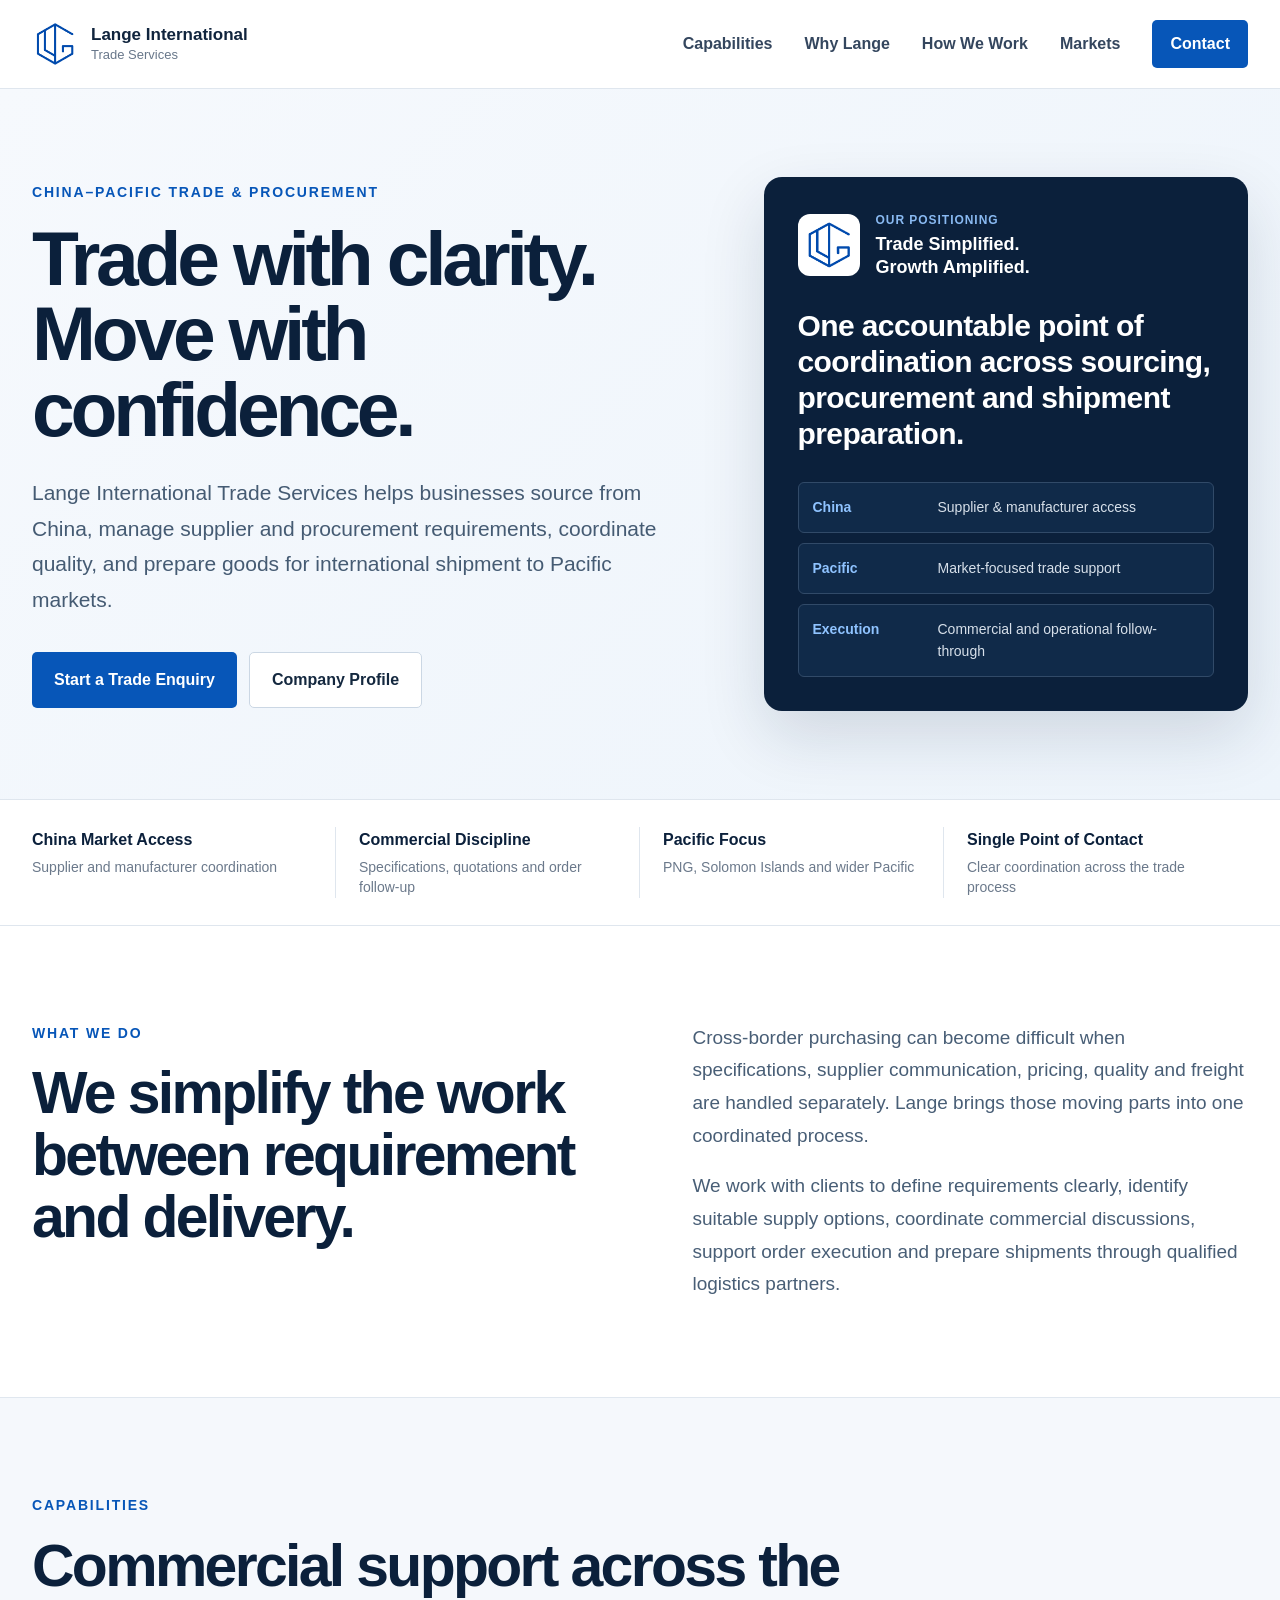
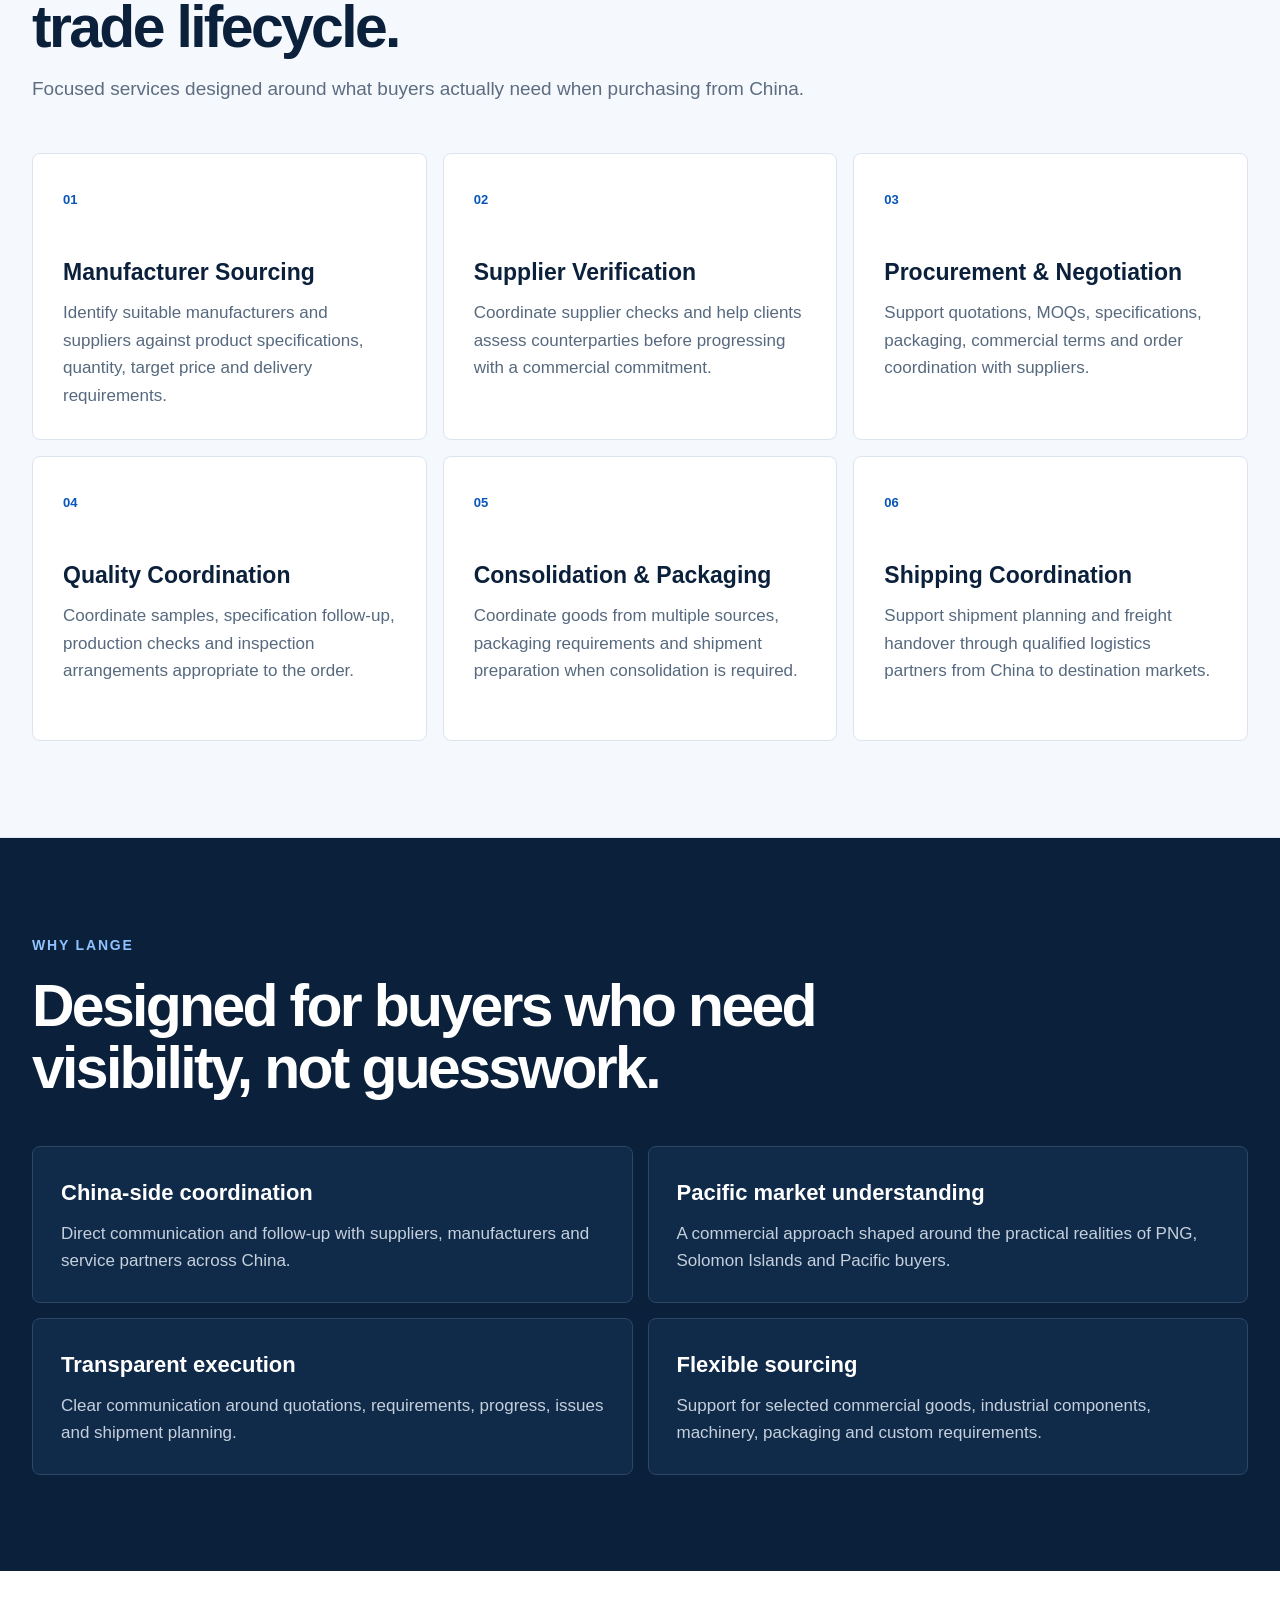
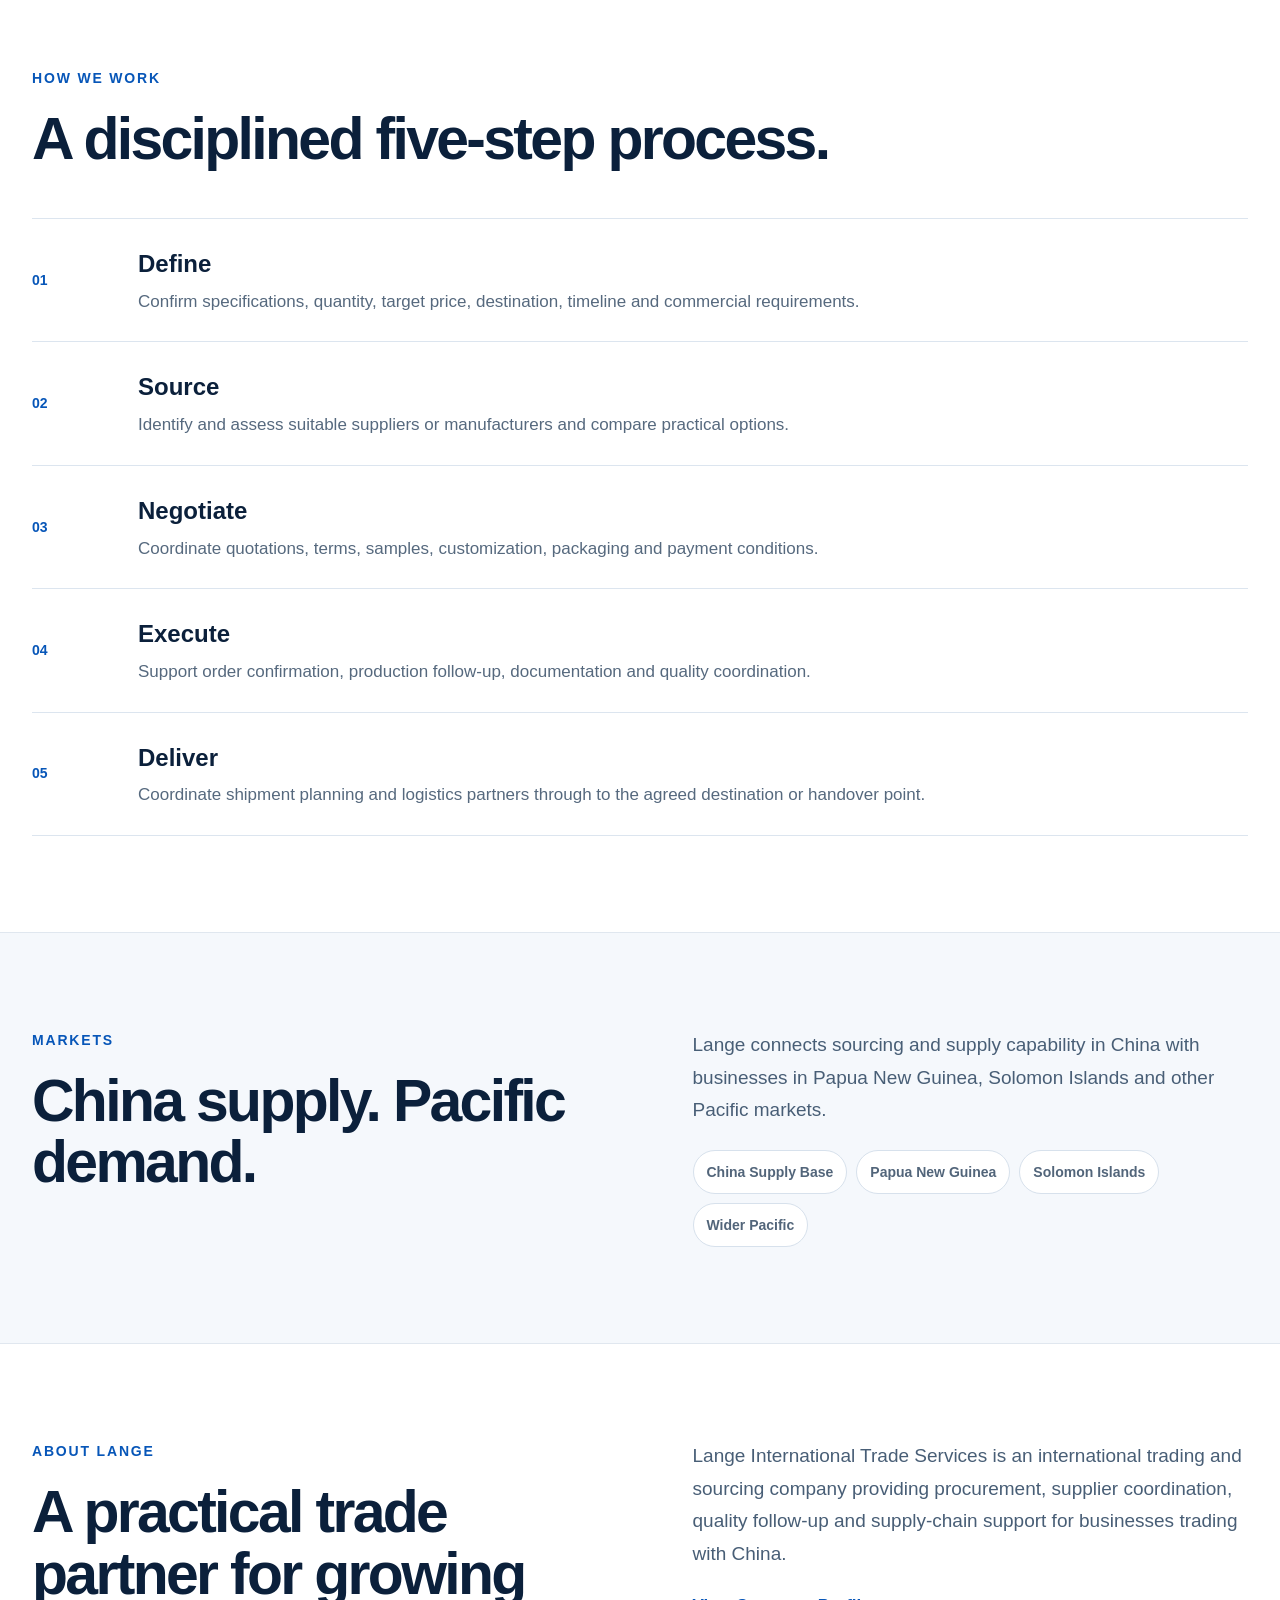
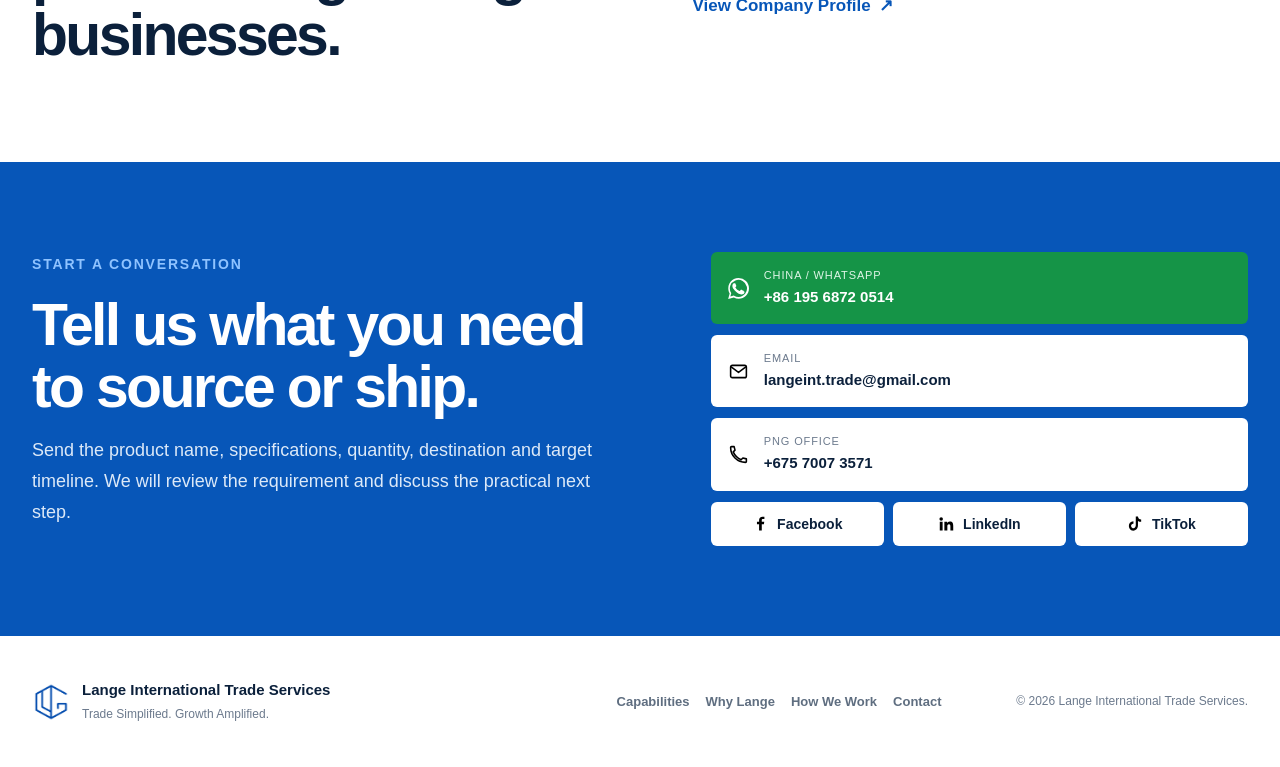
==== commit eac41486: "Add files via upload LAST" ====
--- a/index.html
+++ b/index.html
@@ -1,135 +1,263 @@
 <!doctype html>
 <html lang="en">
 <head>
-<meta charset="utf-8">
-<meta name="viewport" content="width=device-width,initial-scale=1">
-<title>Lange International Trade Services | China–Pacific Trade</title>
-<meta name="description" content="International trading, sourcing, procurement and supply-chain coordination connecting Pacific businesses with suppliers and manufacturers across China.">
-<meta name="theme-color" content="#0b57b8">
-<link rel="icon" href="images/favicon.png">
-<link rel="stylesheet" href="style.css">
+  <meta charset="utf-8">
+  <meta name="viewport" content="width=device-width, initial-scale=1">
+  <meta name="theme-color" content="#0756B8">
+  <meta name="description" content="Lange International Trade Services helps Pacific businesses source, procure and coordinate goods from China with clearer supplier, quality and shipment management.">
+  <meta property="og:title" content="Lange International Trade Services">
+  <meta property="og:description" content="China–Pacific sourcing, procurement and supply-chain coordination.">
+  <meta property="og:type" content="website">
+  <meta property="og:image" content="images/logo.png">
+  <title>Lange International Trade Services | China–Pacific Trade</title>
+  <link rel="icon" href="images/favicon.png">
+  <link rel="stylesheet" href="style.css">
 </head>
 <body>
 <a class="skip" href="#main">Skip to content</a>
+
 <header class="header">
-  <div class="container nav-wrap">
-    <a class="brand" href="#home" aria-label="Lange International Trade Services home">
-      <img src="images/logo.png" width="44" height="44" alt="Lange International Trade Services logo">
+  <div class="container nav">
+    <a class="brand" href="#top" aria-label="Lange International Trade Services">
+      <img src="images/logo.png" alt="Lange International Trade Services logo">
       <span><strong>Lange International</strong><small>Trade Services</small></span>
     </a>
-    <button class="menu-btn" aria-expanded="false" aria-controls="mainNav"><span></span><span></span><span></span><b>Menu</b></button>
-    <nav id="mainNav" aria-label="Primary navigation">
-      <a href="#services">Services</a>
+
+    <button class="menu" type="button" aria-expanded="false" aria-controls="navigation" aria-label="Open navigation">
+      <span></span><span></span><span></span>
+    </button>
+
+    <nav id="navigation">
+      <a href="#capabilities">Capabilities</a>
+      <a href="#why">Why Lange</a>
       <a href="#process">How We Work</a>
       <a href="#markets">Markets</a>
-      <a href="#about">About</a>
-      <a class="nav-cta" href="#contact">Contact</a>
+      <a class="nav-btn" href="#contact">Contact</a>
     </nav>
   </div>
 </header>
 
 <main id="main">
-<section class="hero" id="home">
-  <div class="container hero-grid">
-    <div class="hero-copy">
-      <p class="kicker">CHINA–PACIFIC TRADE SUPPORT</p>
-      <h1>Trade with greater confidence.</h1>
-      <p class="hero-lead">Lange International Trade Services helps businesses source from China, coordinate procurement and quality requirements, and move goods to Pacific markets through one clear point of contact.</p>
-      <div class="actions">
-        <a class="button primary" href="#contact">Start a Trade Enquiry</a>
-        <a class="button secondary" href="assets/Lange_International_Trade_Services_Company_Profile_2026.pdf" target="_blank" rel="noopener">View Company Profile</a>
-      </div>
-      <div class="capabilities"><span>Manufacturer Sourcing</span><span>Supplier Verification</span><span>Procurement</span><span>Quality Coordination</span><span>Shipping Support</span></div>
-    </div>
-    <aside class="hero-card">
-      <div class="hero-card-head"><img src="images/logo.png" width="58" height="58" alt=""><div><small>OUR POSITIONING</small><strong>Trade Simplified.<br>Growth Amplified.</strong></div></div>
-      <div class="rule"></div>
-      <p>We reduce friction between buyer requirements, supplier execution and international delivery.</p>
-      <div class="hero-card-points"><div><b>China</b><span>Supplier & manufacturer access</span></div><div><b>Pacific</b><span>Market-focused trade support</span></div><div><b>One Contact</b><span>Clear coordination end to end</span></div></div>
-    </aside>
-  </div>
-</section>
-
-<section class="proof-bar">
-  <div class="container proof-grid">
-    <div><b>China Market Access</b><span>Supplier and manufacturer coordination</span></div>
-    <div><b>Commercial Discipline</b><span>Specifications, quotations and follow-up</span></div>
-    <div><b>Pacific Focus</b><span>PNG, Solomon Islands and wider Pacific</span></div>
-    <div><b>Single Point of Contact</b><span>Clear trade-process coordination</span></div>
-  </div>
-</section>
-
-<section class="section intro">
-  <div class="container split">
-    <div><p class="kicker">WHAT WE DO</p><h2>We simplify cross-border procurement from source to shipment.</h2></div>
-    <div class="copy"><p>Whether you already know what you need or require sourcing support, Lange coordinates the commercial and operational steps needed to turn a product requirement into a managed international shipment.</p><p>Our focus is practical: clearer communication, stronger sourcing discipline, better supplier coordination and reliable follow-through.</p></div>
-  </div>
-</section>
-
-<section class="section soft" id="services">
-  <div class="container">
-    <div class="section-title"><p class="kicker">SERVICES</p><h2>Practical support across the trade process.</h2></div>
-    <div class="services">
-      <article><span>01</span><h3>Manufacturer Sourcing</h3><p>Identify suitable manufacturers and supply options against your product, quantity, price and delivery requirements.</p></article>
-      <article><span>02</span><h3>Supplier Verification</h3><p>Coordinate supplier checks and help clients assess counterparties before progressing with an order.</p></article>
-      <article><span>03</span><h3>Procurement & Negotiation</h3><p>Support quotations, specifications, MOQs, commercial discussions and order coordination with Chinese suppliers.</p></article>
-      <article><span>04</span><h3>Quality Coordination</h3><p>Coordinate samples, specifications, production follow-up and inspection arrangements appropriate to the order.</p></article>
-      <article><span>05</span><h3>Consolidation & Packaging</h3><p>Coordinate goods from multiple sources, packaging requirements and shipment preparation where required.</p></article>
-      <article><span>06</span><h3>Shipping Coordination</h3><p>Support shipment planning and freight coordination through qualified logistics partners from China to destination markets.</p></article>
-    </div>
-  </div>
-</section>
-
-<section class="section dark" id="process">
-  <div class="container">
-    <div class="section-title dark-title"><p class="kicker">HOW WE WORK</p><h2>A clear path from requirement to delivery.</h2></div>
-    <ol class="process-list">
-      <li><b>01</b><div><h3>Define</h3><p>Clarify product specifications, quantity, target price, destination and timeline.</p></div></li>
-      <li><b>02</b><div><h3>Source</h3><p>Identify and assess suitable suppliers or manufacturers and compare practical options.</p></div></li>
-      <li><b>03</b><div><h3>Coordinate</h3><p>Support quotations, negotiation, samples, customization and commercial requirements.</p></div></li>
-      <li><b>04</b><div><h3>Prepare</h3><p>Coordinate order follow-up, quality requirements, packaging and shipment readiness.</p></div></li>
-      <li><b>05</b><div><h3>Ship</h3><p>Coordinate freight and handover toward the agreed destination through qualified logistics partners.</p></div></li>
-    </ol>
-  </div>
-</section>
-
-<section class="section" id="markets">
-  <div class="container split compact">
-    <div><p class="kicker">MARKETS</p><h2>Built around China–Pacific trade.</h2></div>
-    <div class="copy"><p>Lange connects sourcing and supply capabilities in China with business demand in Papua New Guinea, the Solomon Islands and other Pacific markets.</p><div class="market-tags"><span>China Supply Base</span><span>Papua New Guinea</span><span>Solomon Islands</span><span>Wider Pacific</span></div></div>
-  </div>
-</section>
-
-<section class="section soft" id="about">
-  <div class="container split compact">
-    <div><p class="kicker">ABOUT LANGE</p><h2>A practical trade partner for growing businesses.</h2></div>
-    <div class="copy"><p>Lange International Trade Services provides international trading, sourcing, procurement and supply-chain coordination for businesses trading with China.</p><p>We work to reduce uncertainty and communication gaps while giving clients clearer visibility across sourcing, order execution, quality follow-up and delivery planning.</p><a class="profile-link" href="assets/Lange_International_Trade_Services_Company_Profile_2026.pdf" target="_blank" rel="noopener">View Company Profile →</a></div>
-  </div>
-</section>
-
-<section class="contact" id="contact">
-  <div class="container contact-grid">
-    <div><p class="kicker light">START A CONVERSATION</p><h2>Tell us what you need to source or ship.</h2><p>Send the product name, specifications, quantity, destination and target timeline. We can then discuss the appropriate next step.</p></div>
-    <div class="contact-panel">
-      <a class="contact-card whatsapp" href="https://wa.me/8619568720514" target="_blank" rel="noopener"><img src="images/whatsapp.svg" width="20" height="20" alt=""><span><small>CHINA / WHATSAPP</small><b>+86 195 6872 0514</b></span></a>
-      <a class="contact-card" href="mailto:langeint.trade@gmail.com"><img src="images/email.svg" width="20" height="20" alt=""><span><small>EMAIL</small><b>langeint.trade@gmail.com</b></span></a>
-      <a class="contact-card" href="tel:+67570073571"><img src="images/phone.svg" width="20" height="20" alt=""><span><small>PNG OFFICE</small><b>+675 7007 3571</b></span></a>
-      <div class="socials">
-        <a href="https://www.facebook.com/share/19MBh39Ebe/?mibextid=wwXIfr" target="_blank" rel="noopener"><img src="images/facebook.svg" width="18" height="18" alt="">Facebook</a>
-        <a href="https://www.linkedin.com/company/lange-international-trade-services/?viewAsMember=true" target="_blank" rel="noopener"><img src="images/linkedin.svg" width="18" height="18" alt="">LinkedIn</a>
-        <a href="https://www.tiktok.com/@lange_675?_r=1&_t=ZS-99CObnRHprh" target="_blank" rel="noopener"><img src="images/tiktok.svg" width="18" height="18" alt="">TikTok</a>
-      </div>
-    </div>
-  </div>
-</section>
+  <section class="hero" id="top">
+    <div class="container hero-grid">
+      <div class="hero-content">
+        <p class="kicker">CHINA–PACIFIC TRADE &amp; PROCUREMENT</p>
+        <h1>Trade with clarity.<br>Move with confidence.</h1>
+        <p class="hero-copy">
+          Lange International Trade Services helps businesses source from China, manage supplier and procurement requirements,
+          coordinate quality, and prepare goods for international shipment to Pacific markets.
+        </p>
+        <div class="hero-actions">
+          <a class="button primary" href="#contact">Start a Trade Enquiry</a>
+          <a class="button secondary" href="assets/Lange_International_Trade_Services_Company_Profile_2026.pdf" target="_blank" rel="noopener">Company Profile</a>
+        </div>
+      </div>
+
+      <aside class="hero-aside">
+        <div class="aside-brand">
+          <img src="images/logo.png" alt="">
+          <div><span>OUR POSITIONING</span><strong>Trade Simplified.<br>Growth Amplified.</strong></div>
+        </div>
+        <h2>One accountable point of coordination across sourcing, procurement and shipment preparation.</h2>
+        <div class="aside-list">
+          <div><strong>China</strong><span>Supplier &amp; manufacturer access</span></div>
+          <div><strong>Pacific</strong><span>Market-focused trade support</span></div>
+          <div><strong>Execution</strong><span>Commercial and operational follow-through</span></div>
+        </div>
+      </aside>
+    </div>
+  </section>
+
+  <section class="proof">
+    <div class="container proof-grid">
+      <div><strong>China Market Access</strong><span>Supplier and manufacturer coordination</span></div>
+      <div><strong>Commercial Discipline</strong><span>Specifications, quotations and order follow-up</span></div>
+      <div><strong>Pacific Focus</strong><span>PNG, Solomon Islands and wider Pacific</span></div>
+      <div><strong>Single Point of Contact</strong><span>Clear coordination across the trade process</span></div>
+    </div>
+  </section>
+
+  <section class="section intro">
+    <div class="container split">
+      <div>
+        <p class="kicker">WHAT WE DO</p>
+        <h2>We simplify the work between requirement and delivery.</h2>
+      </div>
+      <div class="rich-copy">
+        <p>
+          Cross-border purchasing can become difficult when specifications, supplier communication, pricing, quality and freight
+          are handled separately. Lange brings those moving parts into one coordinated process.
+        </p>
+        <p>
+          We work with clients to define requirements clearly, identify suitable supply options, coordinate commercial discussions,
+          support order execution and prepare shipments through qualified logistics partners.
+        </p>
+      </div>
+    </div>
+  </section>
+
+  <section class="section soft" id="capabilities">
+    <div class="container">
+      <div class="section-heading">
+        <p class="kicker">CAPABILITIES</p>
+        <h2>Commercial support across the trade lifecycle.</h2>
+        <p>Focused services designed around what buyers actually need when purchasing from China.</p>
+      </div>
+
+      <div class="cap-grid">
+        <article>
+          <span>01</span>
+          <h3>Manufacturer Sourcing</h3>
+          <p>Identify suitable manufacturers and suppliers against product specifications, quantity, target price and delivery requirements.</p>
+        </article>
+        <article>
+          <span>02</span>
+          <h3>Supplier Verification</h3>
+          <p>Coordinate supplier checks and help clients assess counterparties before progressing with a commercial commitment.</p>
+        </article>
+        <article>
+          <span>03</span>
+          <h3>Procurement &amp; Negotiation</h3>
+          <p>Support quotations, MOQs, specifications, packaging, commercial terms and order coordination with suppliers.</p>
+        </article>
+        <article>
+          <span>04</span>
+          <h3>Quality Coordination</h3>
+          <p>Coordinate samples, specification follow-up, production checks and inspection arrangements appropriate to the order.</p>
+        </article>
+        <article>
+          <span>05</span>
+          <h3>Consolidation &amp; Packaging</h3>
+          <p>Coordinate goods from multiple sources, packaging requirements and shipment preparation when consolidation is required.</p>
+        </article>
+        <article>
+          <span>06</span>
+          <h3>Shipping Coordination</h3>
+          <p>Support shipment planning and freight handover through qualified logistics partners from China to destination markets.</p>
+        </article>
+      </div>
+    </div>
+  </section>
+
+  <section class="section why" id="why">
+    <div class="container">
+      <div class="section-heading white-heading">
+        <p class="kicker light">WHY LANGE</p>
+        <h2>Designed for buyers who need visibility, not guesswork.</h2>
+      </div>
+
+      <div class="why-grid">
+        <article><h3>China-side coordination</h3><p>Direct communication and follow-up with suppliers, manufacturers and service partners across China.</p></article>
+        <article><h3>Pacific market understanding</h3><p>A commercial approach shaped around the practical realities of PNG, Solomon Islands and Pacific buyers.</p></article>
+        <article><h3>Transparent execution</h3><p>Clear communication around quotations, requirements, progress, issues and shipment planning.</p></article>
+        <article><h3>Flexible sourcing</h3><p>Support for selected commercial goods, industrial components, machinery, packaging and custom requirements.</p></article>
+      </div>
+    </div>
+  </section>
+
+  <section class="section" id="process">
+    <div class="container">
+      <div class="section-heading">
+        <p class="kicker">HOW WE WORK</p>
+        <h2>A disciplined five-step process.</h2>
+      </div>
+
+      <ol class="process">
+        <li><b>01</b><div><h3>Define</h3><p>Confirm specifications, quantity, target price, destination, timeline and commercial requirements.</p></div></li>
+        <li><b>02</b><div><h3>Source</h3><p>Identify and assess suitable suppliers or manufacturers and compare practical options.</p></div></li>
+        <li><b>03</b><div><h3>Negotiate</h3><p>Coordinate quotations, terms, samples, customization, packaging and payment conditions.</p></div></li>
+        <li><b>04</b><div><h3>Execute</h3><p>Support order confirmation, production follow-up, documentation and quality coordination.</p></div></li>
+        <li><b>05</b><div><h3>Deliver</h3><p>Coordinate shipment planning and logistics partners through to the agreed destination or handover point.</p></div></li>
+      </ol>
+    </div>
+  </section>
+
+  <section class="section soft" id="markets">
+    <div class="container split">
+      <div>
+        <p class="kicker">MARKETS</p>
+        <h2>China supply. Pacific demand.</h2>
+      </div>
+      <div class="rich-copy">
+        <p>
+          Lange connects sourcing and supply capability in China with businesses in Papua New Guinea, Solomon Islands
+          and other Pacific markets.
+        </p>
+        <div class="chips">
+          <span>China Supply Base</span>
+          <span>Papua New Guinea</span>
+          <span>Solomon Islands</span>
+          <span>Wider Pacific</span>
+        </div>
+      </div>
+    </div>
+  </section>
+
+  <section class="section about">
+    <div class="container split">
+      <div>
+        <p class="kicker">ABOUT LANGE</p>
+        <h2>A practical trade partner for growing businesses.</h2>
+      </div>
+      <div class="rich-copy">
+        <p>
+          Lange International Trade Services is an international trading and sourcing company providing procurement,
+          supplier coordination, quality follow-up and supply-chain support for businesses trading with China.
+        </p>
+        <a class="profile-link" href="assets/Lange_International_Trade_Services_Company_Profile_2026.pdf" target="_blank" rel="noopener">View Company Profile <span>↗</span></a>
+      </div>
+    </div>
+  </section>
+
+  <section class="contact" id="contact">
+    <div class="container contact-grid">
+      <div>
+        <p class="kicker light">START A CONVERSATION</p>
+        <h2>Tell us what you need to source or ship.</h2>
+        <p>Send the product name, specifications, quantity, destination and target timeline. We will review the requirement and discuss the practical next step.</p>
+      </div>
+
+      <div class="contact-card">
+        <a class="contact-link whatsapp" href="https://wa.me/8619568720514" target="_blank" rel="noopener">
+          <img src="images/whatsapp.svg" alt="">
+          <span><small>CHINA / WHATSAPP</small><strong>+86 195 6872 0514</strong></span>
+        </a>
+        <a class="contact-link" href="mailto:langeint.trade@gmail.com">
+          <img src="images/email.svg" alt="">
+          <span><small>EMAIL</small><strong>langeint.trade@gmail.com</strong></span>
+        </a>
+        <a class="contact-link" href="tel:+67570073571">
+          <img src="images/phone.svg" alt="">
+          <span><small>PNG OFFICE</small><strong>+675 7007 3571</strong></span>
+        </a>
+
+        <div class="social">
+          <a href="https://www.facebook.com/share/19MBh39Ebe/?mibextid=wwXIfr" target="_blank" rel="noopener"><img src="images/facebook.svg" alt=""><span>Facebook</span></a>
+          <a href="https://www.linkedin.com/company/lange-international-trade-services/?viewAsMember=true" target="_blank" rel="noopener"><img src="images/linkedin.svg" alt=""><span>LinkedIn</span></a>
+          <a href="https://www.tiktok.com/@lange_675?_r=1&_t=ZS-99CObnRHprh" target="_blank" rel="noopener"><img src="images/tiktok.svg" alt=""><span>TikTok</span></a>
+        </div>
+      </div>
+    </div>
+  </section>
 </main>
 
 <footer class="footer">
   <div class="container footer-grid">
-    <div class="footer-brand"><img src="images/logo.png" width="36" height="36" alt=""><span><b>Lange International Trade Services</b><small>Trade Simplified. Growth Amplified.</small></span></div>
-    <nav aria-label="Footer navigation"><a href="#services">Services</a><a href="#process">How We Work</a><a href="#about">About</a><a href="#contact">Contact</a></nav>
+    <div class="footer-brand">
+      <img src="images/logo.png" alt="">
+      <div><strong>Lange International Trade Services</strong><span>Trade Simplified. Growth Amplified.</span></div>
+    </div>
+
+    <nav aria-label="Footer">
+      <a href="#capabilities">Capabilities</a>
+      <a href="#why">Why Lange</a>
+      <a href="#process">How We Work</a>
+      <a href="#contact">Contact</a>
+    </nav>
+
     <p>© <span id="year"></span> Lange International Trade Services.</p>
   </div>
 </footer>
 <script src="script.js"></script>
-</body></html>+</body>
+</html>
--- a/style.css
+++ b/style.css
@@ -1,2 +1 @@
-
-:root{--blue:#0b57b8;--blue-dark:#084893;--navy:#0b1f38;--ink:#152033;--muted:#617086;--line:#e2e8f0;--soft:#f6f8fb;--white:#fff;--max:1160px}*{box-sizing:border-box}html{scroll-behavior:smooth;scroll-padding-top:84px}body{margin:0;font-family:Inter,-apple-system,BlinkMacSystemFont,"Segoe UI",Arial,sans-serif;color:var(--ink);background:#fff;line-height:1.6;-webkit-font-smoothing:antialiased}img{display:block;max-width:100%}a{color:inherit}.container{width:min(var(--max),calc(100% - 40px));margin:auto}.skip{position:fixed;top:-60px;left:16px;background:var(--navy);color:#fff;padding:8px 12px;z-index:1000;text-decoration:none;border-radius:4px}.skip:focus{top:12px}.header{position:sticky;top:0;z-index:50;background:rgba(255,255,255,.97);border-bottom:1px solid var(--line);backdrop-filter:blur(12px)}.nav-wrap{height:78px;display:flex;align-items:center;justify-content:space-between;gap:24px}.brand{display:flex;align-items:center;gap:12px;text-decoration:none}.brand img{width:42px;height:42px;object-fit:contain}.brand span{display:flex;flex-direction:column;line-height:1.1}.brand strong{font-size:15px;color:var(--navy)}.brand small{font-size:12px;color:var(--muted);margin-top:4px}.header nav{display:flex;gap:28px;align-items:center}.header nav a{text-decoration:none;font-size:14px;font-weight:650;color:#425166}.header nav a:hover{color:var(--blue)}.nav-cta{background:var(--blue);color:#fff!important;padding:10px 16px;border-radius:4px}.menu-btn{display:none;width:44px;height:44px;border:1px solid #cfd7e1;background:#fff;border-radius:5px;padding:8px;cursor:pointer}.menu-btn span{display:block;height:2px;background:var(--navy);margin:4px 0}.menu-btn b{display:none}.hero{background:linear-gradient(135deg,#f9fbfd 0%,#f1f5fa 100%);border-bottom:1px solid var(--line)}.hero-grid{display:grid;grid-template-columns:1.12fr .88fr;gap:64px;align-items:center;min-height:610px;padding:72px 0}.kicker{margin:0 0 14px;font-size:12px;letter-spacing:.14em;font-weight:800;color:var(--blue)}.hero h1{margin:0;font-size:clamp(50px,5.6vw,76px);line-height:1.01;letter-spacing:-.05em;color:var(--navy);font-weight:750}.hero-lead{max-width:680px;margin:24px 0 0;color:#4f5f74;font-size:18px;line-height:1.7}.actions{display:flex;flex-wrap:wrap;gap:12px;margin-top:30px}.button{display:inline-flex;align-items:center;justify-content:center;min-height:46px;padding:12px 18px;border-radius:4px;text-decoration:none;font-size:14px;font-weight:750}.primary{background:var(--blue);color:#fff}.primary:hover{background:var(--blue-dark)}.secondary{background:#fff;border:1px solid #ccd5e0}.capabilities{display:flex;flex-wrap:wrap;gap:7px;margin-top:23px}.capabilities span,.market-tags span{font-size:12px;font-weight:650;color:#536176;background:#fff;border:1px solid #d8e0e9;border-radius:999px;padding:7px 10px}.hero-card{background:var(--navy);color:#fff;border-radius:16px;padding:30px;box-shadow:0 22px 55px rgba(11,31,56,.13)}.hero-card-head{display:flex;align-items:center;gap:14px}.hero-card-head img{width:58px;height:58px;object-fit:contain;background:#fff;border-radius:10px;padding:5px}.hero-card-head div{display:flex;flex-direction:column}.hero-card-head small{font-size:10px;letter-spacing:.12em;color:#87b8f0;font-weight:800}.hero-card-head strong{font-size:18px;line-height:1.3;margin-top:4px}.rule{height:1px;background:#31465f;margin:26px 0}.hero-card>p{font-size:25px;line-height:1.25;letter-spacing:-.02em;margin:0}.hero-card-points{margin-top:26px;display:grid;gap:9px}.hero-card-points div{display:grid;grid-template-columns:90px 1fr;gap:12px;padding:12px 13px;border:1px solid #2f4661;border-radius:8px;background:rgba(255,255,255,.03)}.hero-card-points b{font-size:13px;color:#8dbbf0}.hero-card-points span{font-size:13px;color:#c0cad7}.proof-bar{border-bottom:1px solid var(--line);background:#fff}.proof-grid{display:grid;grid-template-columns:repeat(4,1fr);padding:22px 0}.proof-grid div{padding:0 20px;border-right:1px solid var(--line)}.proof-grid div:first-child{padding-left:0}.proof-grid div:last-child{border-right:0}.proof-grid b,.proof-grid span{display:block}.proof-grid b{font-size:14px;color:var(--navy)}.proof-grid span{font-size:12px;color:var(--muted);margin-top:3px}.section{padding:78px 0}.soft{background:var(--soft);border-top:1px solid var(--line);border-bottom:1px solid var(--line)}.split{display:grid;grid-template-columns:1fr 1fr;gap:78px;align-items:start}.split.compact{gap:68px}.split h2,.section-title h2,.contact h2{margin:0;font-size:clamp(34px,4vw,50px);line-height:1.08;letter-spacing:-.04em;color:var(--navy)}.copy{font-size:17px;color:#526176}.copy p{margin:0}.copy p+p{margin-top:16px}.section-title{max-width:760px;margin-bottom:38px}.services{display:grid;grid-template-columns:repeat(3,1fr);gap:14px}.services article{background:#fff;border:1px solid var(--line);border-radius:10px;padding:26px;min-height:230px}.services article>span{font-size:11px;font-weight:800;color:var(--blue)}.services h3{margin:38px 0 10px;font-size:20px;line-height:1.25;color:var(--navy)}.services p{margin:0;font-size:14px;color:var(--muted)}.dark{background:var(--navy);color:#fff}.dark-title h2{color:#fff}.dark .kicker{color:#8dbbf0}.process-list{list-style:none;padding:0;margin:36px 0 0;border-top:1px solid #31465f}.process-list li{display:grid;grid-template-columns:65px 1fr;gap:18px;align-items:center;padding:20px 0;border-bottom:1px solid #31465f}.process-list li>b{font-size:12px;color:#8dbbf0}.process-list h3{margin:0 0 3px;font-size:20px}.process-list p{margin:0;color:#bdc8d5;font-size:14px}.market-tags{display:flex;flex-wrap:wrap;gap:7px;margin-top:19px}.profile-link{display:inline-block;margin-top:18px;color:var(--blue);font-weight:750;text-decoration:none}.contact{padding:72px 0;background:var(--blue);color:#fff}.contact-grid{display:grid;grid-template-columns:1fr 1fr;gap:72px;align-items:center}.contact h2{color:#fff}.contact>div>div:first-child>p:last-child{font-size:16px;color:#dce9f9;max-width:620px}.light{color:#dce9f9}.contact-panel{display:grid;gap:10px}.contact-card{display:flex;align-items:center;gap:13px;background:#fff;color:var(--navy);text-decoration:none;border-radius:7px;padding:13px 15px}.contact-card img{width:20px!important;height:20px!important;object-fit:contain;flex:0 0 20px}.contact-card span{display:flex;flex-direction:column}.contact-card small{font-size:10px;letter-spacing:.08em;color:#758397;font-weight:750}.contact-card b{font-size:14px}.contact-card.whatsapp{background:#128c4a;color:#fff}.contact-card.whatsapp small{color:#d9f3e3}.socials{display:grid;grid-template-columns:repeat(3,1fr);gap:8px}.socials a{display:flex;align-items:center;justify-content:center;gap:7px;background:#fff;color:var(--navy);text-decoration:none;border-radius:7px;padding:10px 8px;font-size:12px;font-weight:700}.socials img{width:18px!important;height:18px!important;object-fit:contain}.footer{padding:36px 0}.footer-grid{display:grid;grid-template-columns:1.2fr .8fr auto;align-items:center;gap:24px}.footer-brand{display:flex;align-items:center;gap:11px}.footer-brand img{width:36px;height:36px;object-fit:contain}.footer-brand span{display:flex;flex-direction:column}.footer-brand b{font-size:13px;color:var(--navy)}.footer-brand small{font-size:11px;color:var(--muted);margin-top:2px}.footer nav{display:flex;gap:14px}.footer nav a{text-decoration:none;font-size:12px;color:var(--muted)}.footer p{margin:0;font-size:12px;color:var(--muted)}@media(max-width:900px){.menu-btn{display:block}.header nav{display:none;position:absolute;top:78px;left:0;right:0;background:#fff;border-bottom:1px solid var(--line);padding:14px 20px;flex-direction:column;align-items:stretch;gap:2px}.header nav.open{display:flex}.header nav a{padding:9px 8px}.nav-cta{text-align:center;margin-top:4px}.hero-grid,.split,.contact-grid{grid-template-columns:1fr;gap:38px}.hero-grid{min-height:auto;padding:58px 0}.hero-card{max-width:620px}.proof-grid{grid-template-columns:repeat(2,1fr)}.proof-grid div{padding:12px 14px;border-right:0;border-bottom:1px solid var(--line)}.proof-grid div:nth-last-child(-n+2){border-bottom:0}.services{grid-template-columns:repeat(2,1fr)}.footer-grid{grid-template-columns:1fr;gap:15px}.footer nav{flex-wrap:wrap}}@media(max-width:600px){.container{width:min(var(--max),calc(100% - 28px))}.nav-wrap{height:70px}.header nav{top:70px}.brand img{width:38px;height:38px}.hero-grid{padding:46px 0}.hero h1{font-size:46px}.hero-lead{font-size:16px}.hero-card{padding:22px}.hero-card>p{font-size:22px}.proof-grid{grid-template-columns:1fr}.proof-grid div,.proof-grid div:nth-last-child(-n+2){border-bottom:1px solid var(--line)}.proof-grid div:last-child{border-bottom:0}.section{padding:60px 0}.services{grid-template-columns:1fr}.services article{min-height:auto}.contact{padding:58px 0}.socials{grid-template-columns:1fr}.footer nav{gap:10px}}@media(prefers-reduced-motion:reduce){html{scroll-behavior:auto}}
+*{box-sizing:border-box}html{scroll-behavior:smooth;scroll-padding-top:92px}body{margin:0;font-family:"Segoe UI","Helvetica Neue",Arial,sans-serif;color:#11243d;background:#fff;font-size:18px;line-height:1.62;-webkit-font-smoothing:antialiased}img{display:block;max-width:100%}a{color:inherit}.container{width:min(1240px,calc(100% - 64px));margin:auto}.skip{position:fixed;left:16px;top:-60px;z-index:1000;background:#0b203b;color:#fff;padding:10px 14px;text-decoration:none;border-radius:5px}.skip:focus{top:16px}.header{position:sticky;top:0;z-index:100;background:rgba(255,255,255,.97);backdrop-filter:blur(14px);border-bottom:1px solid #dfe6ee}.nav{height:88px;display:flex;align-items:center;justify-content:space-between}.brand{display:flex;align-items:center;gap:13px;text-decoration:none}.brand img{width:46px;height:46px;object-fit:contain}.brand span{display:flex;flex-direction:column;line-height:1.1}.brand strong{font-size:17px;color:#10243d}.brand small{font-size:13px;color:#68778a;margin-top:4px}.nav nav{display:flex;align-items:center;gap:32px}.nav nav a{text-decoration:none;color:#34465e;font-size:16px;font-weight:650}.nav nav a:hover{color:#0756b8}.nav-btn{padding:11px 18px;background:#0756b8;color:#fff!important;border-radius:5px}.menu{display:none;width:46px;height:46px;border:1px solid #d5dde7;border-radius:6px;background:#fff;padding:10px}.menu span{display:block;height:2px;background:#10243d;margin:5px 0}.hero{background:linear-gradient(135deg,#f6f9fd 0%,#edf4fb 100%);border-bottom:1px solid #dfe6ee}.hero-grid{min-height:680px;padding:88px 0;display:grid;grid-template-columns:1.15fr .85fr;gap:76px;align-items:center}.kicker{margin:0 0 18px;color:#0756b8;font-size:14px;font-weight:800;letter-spacing:.13em}.hero h1{margin:0;color:#0b203b;font-size:clamp(62px,6vw,88px);line-height:.98;letter-spacing:-.055em;font-weight:760}.hero-copy{max-width:760px;margin:28px 0 0;color:#455b73;font-size:21px;line-height:1.7}.hero-actions{display:flex;flex-wrap:wrap;gap:12px;margin-top:34px}.button{display:inline-flex;align-items:center;justify-content:center;min-height:52px;padding:14px 22px;border-radius:5px;text-decoration:none;font-size:16px;font-weight:750}.primary{background:#0756b8;color:#fff}.primary:hover{background:#064796}.secondary{background:#fff;border:1px solid #cbd7e4;color:#14283f}.hero-aside{background:#0b203b;color:#fff;border-radius:18px;padding:34px;box-shadow:0 25px 65px rgba(13,37,66,.14)}.aside-brand{display:flex;gap:16px;align-items:center}.aside-brand img{width:62px;height:62px;background:#fff;border-radius:12px;padding:6px}.aside-brand span{display:block;color:#89b9f1;font-size:12px;font-weight:800;letter-spacing:.08em}.aside-brand strong{display:block;font-size:18px;line-height:1.25;margin-top:3px}.hero-aside h2{font-size:30px;line-height:1.2;letter-spacing:-.02em;margin:30px 0}.aside-list{display:grid;gap:10px}.aside-list div{display:grid;grid-template-columns:110px 1fr;gap:15px;padding:13px 14px;border:1px solid #314a68;border-radius:6px;background:#102a49}.aside-list strong{font-size:14px;color:#8fc3ff}.aside-list span{font-size:14px;color:#d7e0ea}.proof{border-bottom:1px solid #dfe6ee;background:#fff}.proof-grid{display:grid;grid-template-columns:repeat(4,1fr);padding:27px 0}.proof-grid div{padding:0 23px;border-right:1px solid #dfe6ee}.proof-grid div:first-child{padding-left:0}.proof-grid div:last-child{border-right:0}.proof-grid strong,.proof-grid span{display:block}.proof-grid strong{font-size:16px;color:#0b203b}.proof-grid span{font-size:14px;color:#6b798b;margin-top:4px;line-height:1.45}.section{padding:96px 0}.soft{background:#f5f8fc;border-top:1px solid #e0e7ef;border-bottom:1px solid #e0e7ef}.split{display:grid;grid-template-columns:1fr 1fr;gap:105px;align-items:start}.split h2,.section-heading h2,.contact h2{margin:0;color:#0b203b;font-size:clamp(44px,4.6vw,64px);line-height:1.05;letter-spacing:-.045em}.rich-copy{color:#485e76;font-size:19px;line-height:1.72}.rich-copy p{margin:0}.rich-copy p+p{margin-top:18px}.section-heading{max-width:820px;margin-bottom:48px}.section-heading>p:last-child{color:#5c6d81;font-size:19px;margin:16px 0 0}.cap-grid{display:grid;grid-template-columns:repeat(3,1fr);gap:16px}.cap-grid article{min-height:285px;padding:30px;background:#fff;border:1px solid #dce5ef;border-radius:8px}.cap-grid span{font-size:13px;color:#0756b8;font-weight:800}.cap-grid h3{font-size:23px;line-height:1.25;margin:45px 0 12px;color:#0b203b}.cap-grid p{font-size:17px;line-height:1.62;color:#56697e;margin:0}.why{background:#0b203b;color:#fff}.white-heading h2{color:#fff}.light{color:#8fc3ff!important}.why-grid{display:grid;grid-template-columns:repeat(2,1fr);gap:15px}.why-grid article{padding:28px;border:1px solid #2d4764;border-radius:8px;background:#102a49}.why-grid h3{font-size:22px;margin:0 0 9px}.why-grid p{font-size:17px;color:#c5d0dc;margin:0;line-height:1.6}.process{list-style:none;margin:0;padding:0;border-top:1px solid #dce5ef}.process li{display:grid;grid-template-columns:86px 1fr;gap:20px;padding:26px 0;border-bottom:1px solid #dce5ef;align-items:center}.process b{font-size:14px;color:#0756b8}.process h3{font-size:24px;margin:0 0 4px;color:#0b203b}.process p{font-size:17px;color:#56697e;margin:0}.chips{display:flex;flex-wrap:wrap;gap:9px;margin-top:23px}.chips span{padding:9px 13px;background:#fff;border:1px solid #d7e1ec;border-radius:999px;color:#52657a;font-size:14px;font-weight:650}.profile-link{display:inline-flex;gap:8px;align-items:center;margin-top:20px;text-decoration:none;color:#0756b8;font-weight:750;font-size:17px}.contact{background:#0756b8;color:#fff;padding:90px 0}.contact-grid{display:grid;grid-template-columns:1.05fr .95fr;gap:85px;align-items:center}.contact h2{color:#fff}.contact>div>div:first-child>p:last-child{color:#dce9f8;font-size:18px;line-height:1.7;max-width:650px}.contact-card{display:grid;gap:11px}.contact-link{display:flex;align-items:center;gap:15px;padding:15px 17px;background:#fff;color:#0b203b;text-decoration:none;border-radius:6px}.contact-link img{width:21px;height:21px;object-fit:contain;color:#0756b8}.contact-link span{display:flex;flex-direction:column}.contact-link small{font-size:11px;letter-spacing:.08em;color:#6c7a8d}.contact-link strong{font-size:15px}.whatsapp{background:#159447;color:#fff}.whatsapp small{color:#dff5e7}.whatsapp img{filter:brightness(0) invert(1)}.social{display:grid;grid-template-columns:repeat(3,1fr);gap:9px}.social a{display:flex;align-items:center;justify-content:center;gap:8px;padding:11px 10px;background:#fff;color:#0b203b;text-decoration:none;border-radius:6px;font-size:14px;font-weight:700}.social img{width:17px;height:17px}.footer{padding:42px 0;background:#fff}.footer-grid{display:grid;grid-template-columns:1.2fr .8fr auto;gap:30px;align-items:center}.footer-brand{display:flex;align-items:center;gap:12px}.footer-brand img{width:38px;height:38px}.footer-brand strong,.footer-brand span{display:block}.footer-brand strong{font-size:15px;color:#0b203b}.footer-brand span{font-size:12px;color:#6c7a8d;margin-top:3px}.footer nav{display:flex;flex-wrap:wrap;gap:16px}.footer nav a{text-decoration:none;color:#5f6e80;font-size:13px;font-weight:650}.footer p{font-size:12px;color:#6c7a8d;margin:0}@media(max-width:960px){.menu{display:block}.nav nav{display:none;position:absolute;top:88px;left:0;right:0;background:#fff;border-bottom:1px solid #dfe6ee;padding:18px 24px;flex-direction:column;align-items:stretch;gap:5px}.nav nav.open{display:flex}.nav nav a{padding:10px}.hero-grid,.split,.contact-grid{grid-template-columns:1fr;gap:45px}.hero-grid{min-height:auto;padding:70px 0}.hero-aside{max-width:680px}.proof-grid{grid-template-columns:repeat(2,1fr)}.proof-grid div{border-bottom:1px solid #dfe6ee;padding:15px 18px}.proof-grid div:nth-last-child(-n+2){border-bottom:0}.cap-grid{grid-template-columns:repeat(2,1fr)}.footer-grid{grid-template-columns:1fr}.why-grid{grid-template-columns:1fr}}@media(max-width:650px){body{font-size:17px}.container{width:min(100% - 32px,1240px)}.nav{height:78px}.nav nav{top:78px}.brand img{width:40px;height:40px}.hero-grid{padding:56px 0}.hero h1{font-size:50px}.hero-copy{font-size:18px}.hero-aside{padding:25px}.hero-aside h2{font-size:26px}.aside-list div{grid-template-columns:90px 1fr}.proof-grid{grid-template-columns:1fr}.proof-grid div,.proof-grid div:nth-last-child(-n+2){border-bottom:1px solid #dfe6ee}.proof-grid div:last-child{border-bottom:0}.section{padding:70px 0}.split h2,.section-heading h2,.contact h2{font-size:40px}.rich-copy{font-size:17px}.cap-grid{grid-template-columns:1fr}.cap-grid article{min-height:auto}.cap-grid h3{margin-top:32px}.process li{grid-template-columns:55px 1fr}.social{grid-template-columns:1fr}.contact{padding:70px 0}.footer nav{gap:12px}}
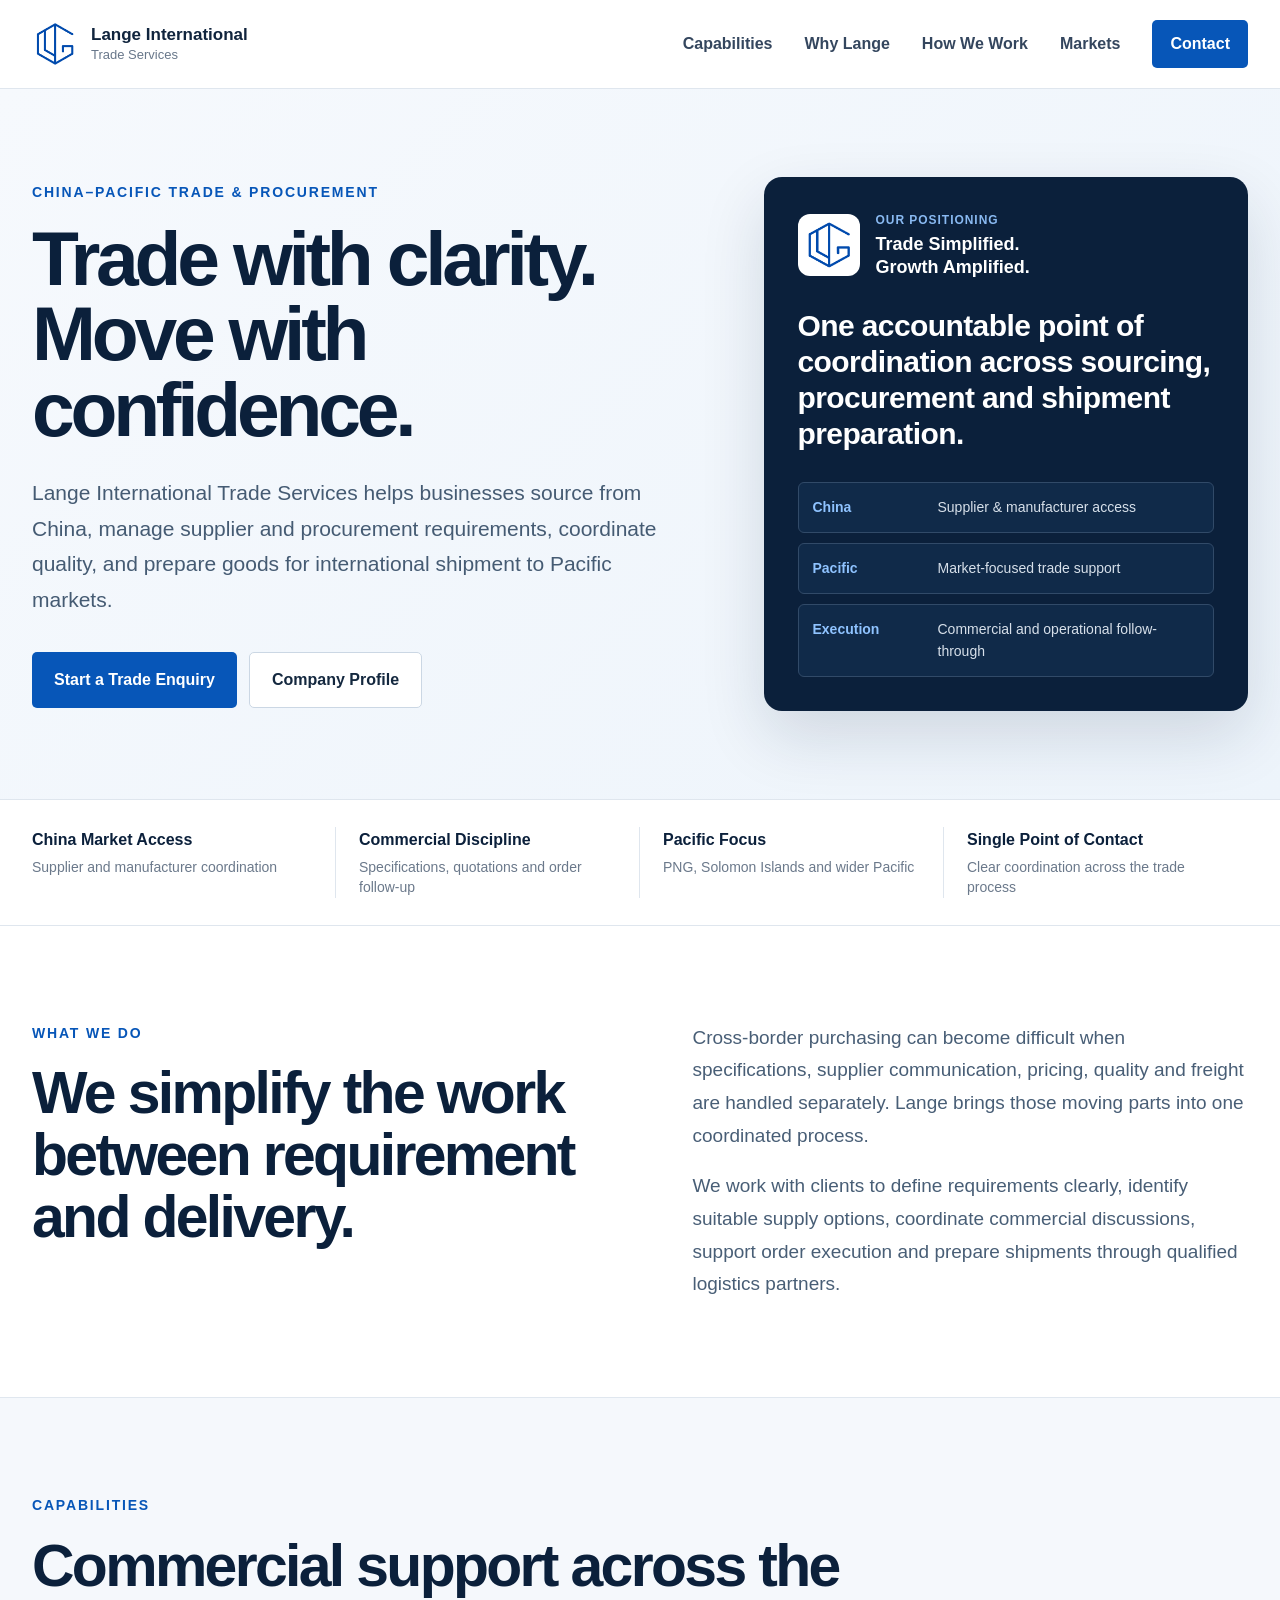
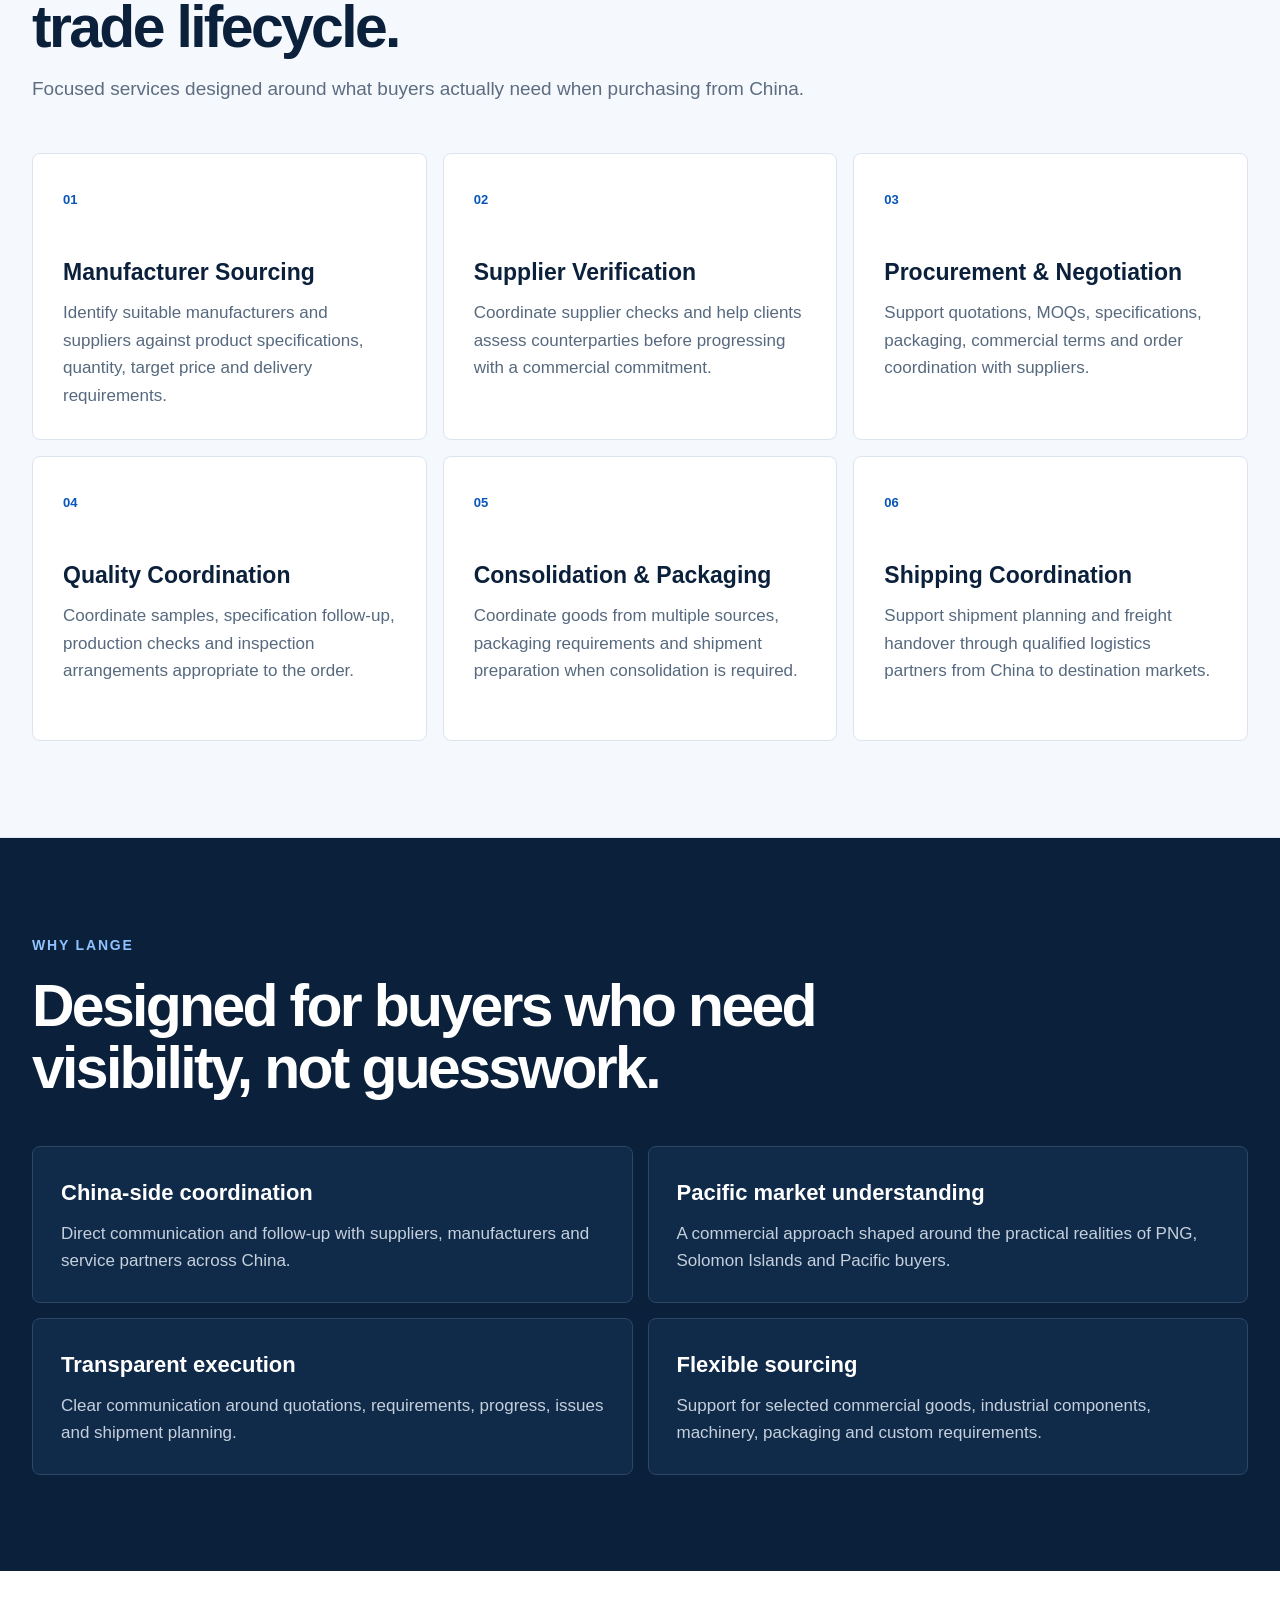
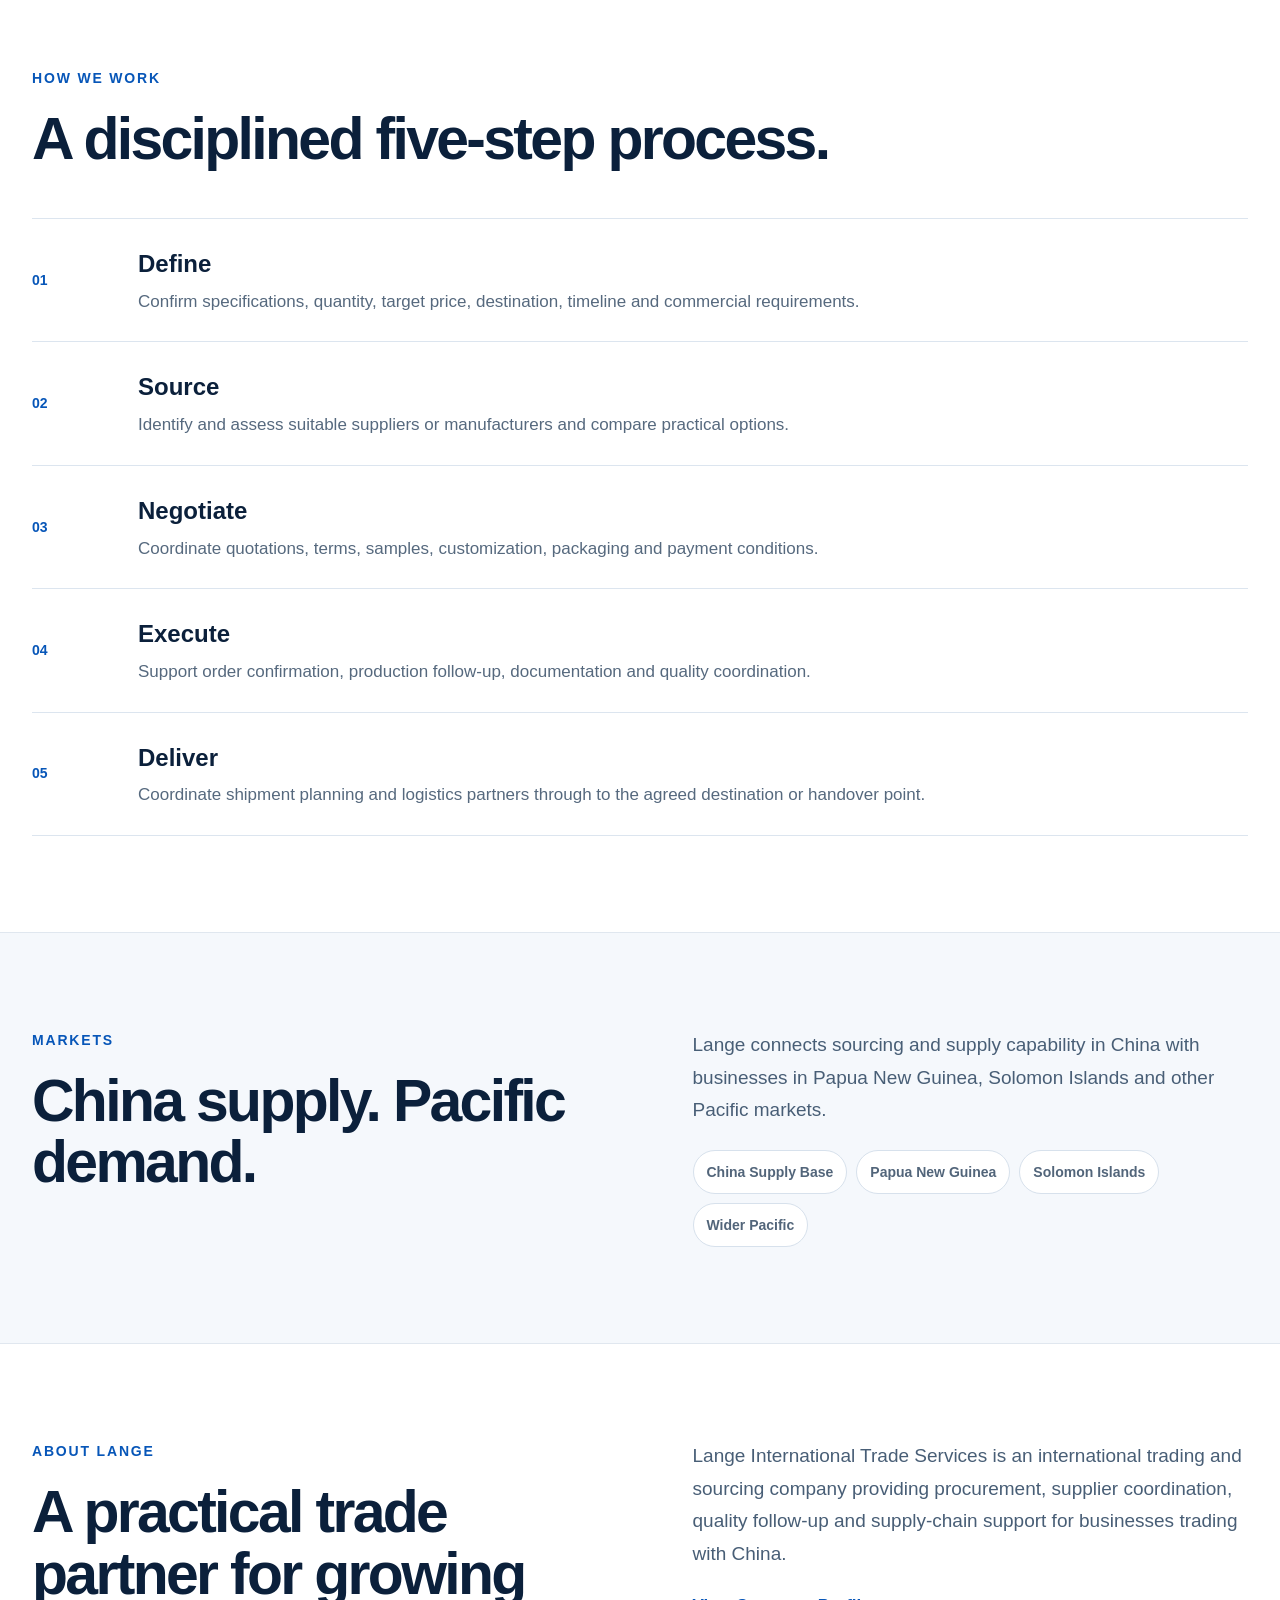
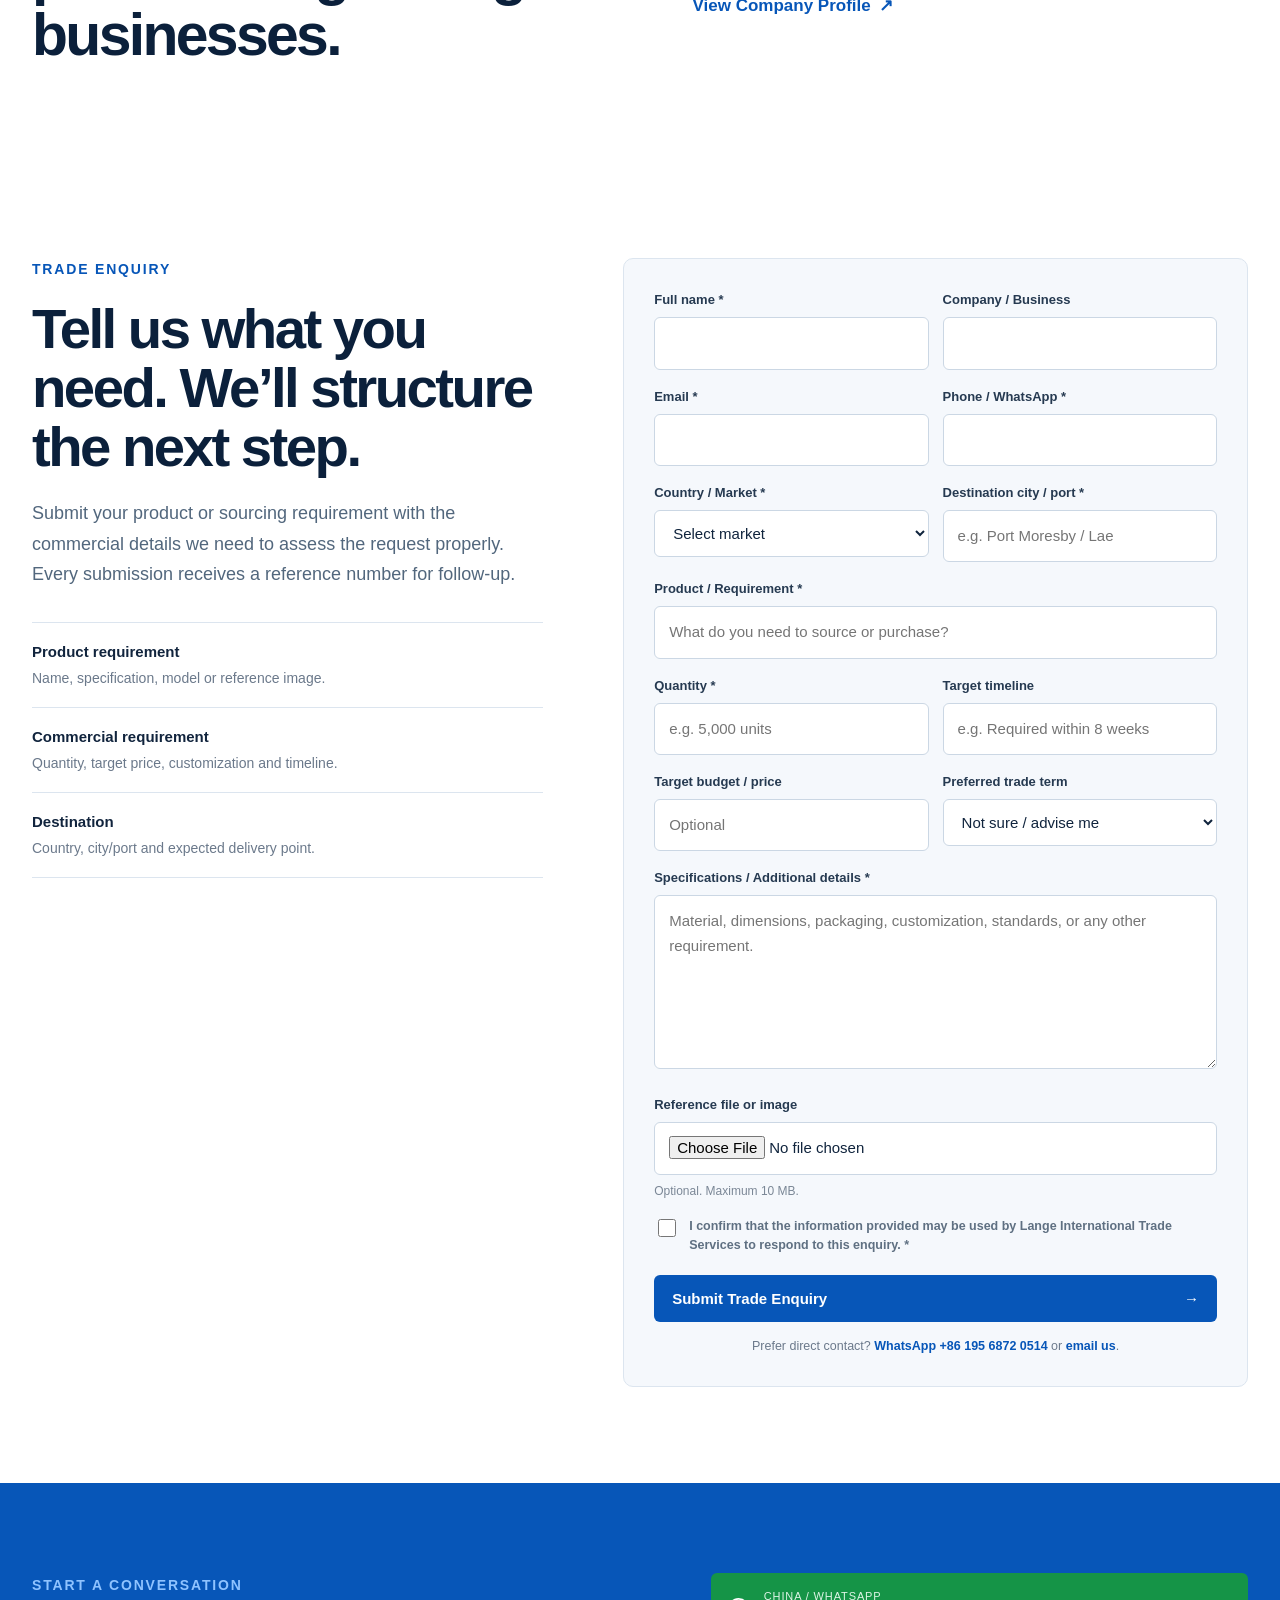
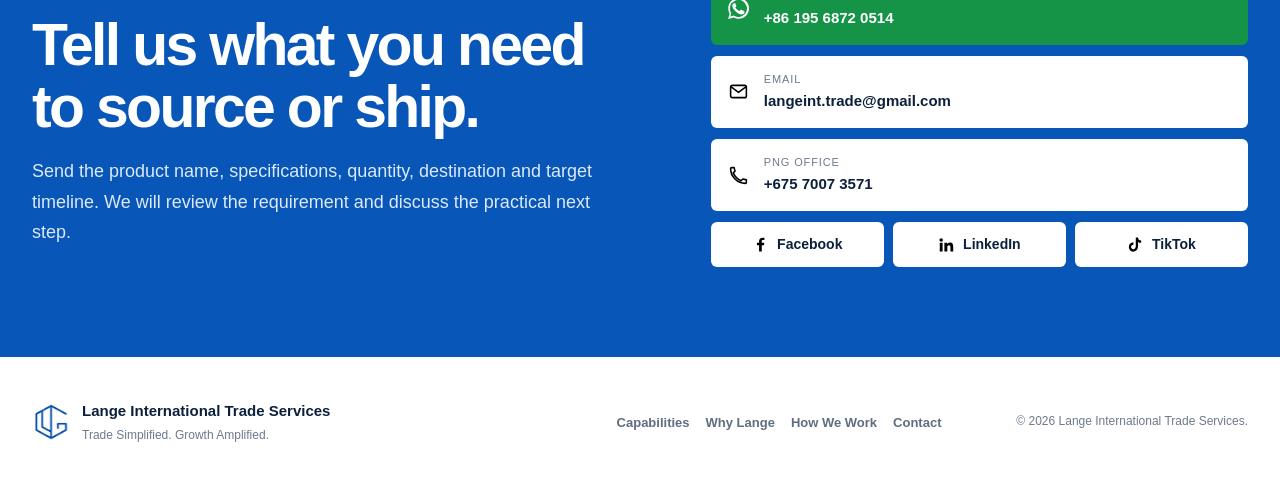
==== commit 3867f331: "Add files via upload Upgrade website with trade enquiry system" ====
--- a/index.html
+++ b/index.html
@@ -48,7 +48,7 @@
           coordinate quality, and prepare goods for international shipment to Pacific markets.
         </p>
         <div class="hero-actions">
-          <a class="button primary" href="#contact">Start a Trade Enquiry</a>
+          <a class="button primary" href="#enquiry">Start a Trade Enquiry</a>
           <a class="button secondary" href="assets/Lange_International_Trade_Services_Company_Profile_2026.pdf" target="_blank" rel="noopener">Company Profile</a>
         </div>
       </div>
@@ -209,7 +209,78 @@
     </div>
   </section>
 
-  <section class="contact" id="contact">
+  <section class="section enquiry-section" id="enquiry">
+<div class="container enquiry-grid">
+<div class="enquiry-intro">
+<p class="kicker">TRADE ENQUIRY</p>
+<h2>Tell us what you need. We’ll structure the next step.</h2>
+<p>Submit your product or sourcing requirement with the commercial details we need to assess the request properly. Every submission receives a reference number for follow-up.</p>
+<div class="enquiry-guidance">
+<div><strong>Product requirement</strong><span>Name, specification, model or reference image.</span></div>
+<div><strong>Commercial requirement</strong><span>Quantity, target price, customization and timeline.</span></div>
+<div><strong>Destination</strong><span>Country, city/port and expected delivery point.</span></div>
+</div>
+</div>
+
+<form class="trade-form" id="tradeEnquiryForm" novalidate>
+<div class="form-status" id="formStatus" aria-live="polite"></div>
+
+<div class="form-row two">
+<label><span>Full name *</span><input type="text" name="full_name" autocomplete="name" required></label>
+<label><span>Company / Business</span><input type="text" name="company" autocomplete="organization"></label>
+</div>
+
+<div class="form-row two">
+<label><span>Email *</span><input type="email" name="email" autocomplete="email" required></label>
+<label><span>Phone / WhatsApp *</span><input type="tel" name="phone" autocomplete="tel" required></label>
+</div>
+
+<div class="form-row two">
+<label><span>Country / Market *</span>
+<select name="country" required>
+<option value="">Select market</option>
+<option>Papua New Guinea</option>
+<option>Solomon Islands</option>
+<option>China</option>
+<option>Other Pacific Market</option>
+<option>Other</option>
+</select></label>
+<label><span>Destination city / port *</span><input type="text" name="destination" placeholder="e.g. Port Moresby / Lae" required></label>
+</div>
+
+<div class="form-row">
+<label><span>Product / Requirement *</span><input type="text" name="product" placeholder="What do you need to source or purchase?" required></label>
+</div>
+
+<div class="form-row two">
+<label><span>Quantity *</span><input type="text" name="quantity" placeholder="e.g. 5,000 units" required></label>
+<label><span>Target timeline</span><input type="text" name="timeline" placeholder="e.g. Required within 8 weeks"></label>
+</div>
+
+<div class="form-row two">
+<label><span>Target budget / price</span><input type="text" name="budget" placeholder="Optional"></label>
+<label><span>Preferred trade term</span>
+<select name="incoterm">
+<option value="">Not sure / advise me</option><option>EXW</option><option>FOB</option><option>CIF</option><option>CFR</option><option>DAP</option><option>DDP</option><option>Other</option>
+</select></label>
+</div>
+
+<div class="form-row">
+<label><span>Specifications / Additional details *</span><textarea name="details" rows="6" placeholder="Material, dimensions, packaging, customization, standards, or any other requirement." required></textarea></label>
+</div>
+
+<div class="form-row">
+<label class="file-field"><span>Reference file or image</span><input type="file" name="attachment" accept=".pdf,.png,.jpg,.jpeg,.webp,.doc,.docx,.xls,.xlsx"><small>Optional. Maximum 10 MB.</small></label>
+</div>
+
+<label class="consent"><input type="checkbox" name="consent" required><span>I confirm that the information provided may be used by Lange International Trade Services to respond to this enquiry. *</span></label>
+
+<button class="submit-button" type="submit"><span>Submit Trade Enquiry</span><span aria-hidden="true">→</span></button>
+<p class="form-note">Prefer direct contact? <a href="https://wa.me/8619568720514" target="_blank" rel="noopener">WhatsApp +86 195 6872 0514</a> or <a href="mailto:langeint.trade@gmail.com">email us</a>.</p>
+</form>
+</div>
+</section>
+<section class="contact" id="contact">
     <div class="container contact-grid">
       <div>
         <p class="kicker light">START A CONVERSATION</p>
--- a/style.css
+++ b/style.css
@@ -1 +1,2 @@
-*{box-sizing:border-box}html{scroll-behavior:smooth;scroll-padding-top:92px}body{margin:0;font-family:"Segoe UI","Helvetica Neue",Arial,sans-serif;color:#11243d;background:#fff;font-size:18px;line-height:1.62;-webkit-font-smoothing:antialiased}img{display:block;max-width:100%}a{color:inherit}.container{width:min(1240px,calc(100% - 64px));margin:auto}.skip{position:fixed;left:16px;top:-60px;z-index:1000;background:#0b203b;color:#fff;padding:10px 14px;text-decoration:none;border-radius:5px}.skip:focus{top:16px}.header{position:sticky;top:0;z-index:100;background:rgba(255,255,255,.97);backdrop-filter:blur(14px);border-bottom:1px solid #dfe6ee}.nav{height:88px;display:flex;align-items:center;justify-content:space-between}.brand{display:flex;align-items:center;gap:13px;text-decoration:none}.brand img{width:46px;height:46px;object-fit:contain}.brand span{display:flex;flex-direction:column;line-height:1.1}.brand strong{font-size:17px;color:#10243d}.brand small{font-size:13px;color:#68778a;margin-top:4px}.nav nav{display:flex;align-items:center;gap:32px}.nav nav a{text-decoration:none;color:#34465e;font-size:16px;font-weight:650}.nav nav a:hover{color:#0756b8}.nav-btn{padding:11px 18px;background:#0756b8;color:#fff!important;border-radius:5px}.menu{display:none;width:46px;height:46px;border:1px solid #d5dde7;border-radius:6px;background:#fff;padding:10px}.menu span{display:block;height:2px;background:#10243d;margin:5px 0}.hero{background:linear-gradient(135deg,#f6f9fd 0%,#edf4fb 100%);border-bottom:1px solid #dfe6ee}.hero-grid{min-height:680px;padding:88px 0;display:grid;grid-template-columns:1.15fr .85fr;gap:76px;align-items:center}.kicker{margin:0 0 18px;color:#0756b8;font-size:14px;font-weight:800;letter-spacing:.13em}.hero h1{margin:0;color:#0b203b;font-size:clamp(62px,6vw,88px);line-height:.98;letter-spacing:-.055em;font-weight:760}.hero-copy{max-width:760px;margin:28px 0 0;color:#455b73;font-size:21px;line-height:1.7}.hero-actions{display:flex;flex-wrap:wrap;gap:12px;margin-top:34px}.button{display:inline-flex;align-items:center;justify-content:center;min-height:52px;padding:14px 22px;border-radius:5px;text-decoration:none;font-size:16px;font-weight:750}.primary{background:#0756b8;color:#fff}.primary:hover{background:#064796}.secondary{background:#fff;border:1px solid #cbd7e4;color:#14283f}.hero-aside{background:#0b203b;color:#fff;border-radius:18px;padding:34px;box-shadow:0 25px 65px rgba(13,37,66,.14)}.aside-brand{display:flex;gap:16px;align-items:center}.aside-brand img{width:62px;height:62px;background:#fff;border-radius:12px;padding:6px}.aside-brand span{display:block;color:#89b9f1;font-size:12px;font-weight:800;letter-spacing:.08em}.aside-brand strong{display:block;font-size:18px;line-height:1.25;margin-top:3px}.hero-aside h2{font-size:30px;line-height:1.2;letter-spacing:-.02em;margin:30px 0}.aside-list{display:grid;gap:10px}.aside-list div{display:grid;grid-template-columns:110px 1fr;gap:15px;padding:13px 14px;border:1px solid #314a68;border-radius:6px;background:#102a49}.aside-list strong{font-size:14px;color:#8fc3ff}.aside-list span{font-size:14px;color:#d7e0ea}.proof{border-bottom:1px solid #dfe6ee;background:#fff}.proof-grid{display:grid;grid-template-columns:repeat(4,1fr);padding:27px 0}.proof-grid div{padding:0 23px;border-right:1px solid #dfe6ee}.proof-grid div:first-child{padding-left:0}.proof-grid div:last-child{border-right:0}.proof-grid strong,.proof-grid span{display:block}.proof-grid strong{font-size:16px;color:#0b203b}.proof-grid span{font-size:14px;color:#6b798b;margin-top:4px;line-height:1.45}.section{padding:96px 0}.soft{background:#f5f8fc;border-top:1px solid #e0e7ef;border-bottom:1px solid #e0e7ef}.split{display:grid;grid-template-columns:1fr 1fr;gap:105px;align-items:start}.split h2,.section-heading h2,.contact h2{margin:0;color:#0b203b;font-size:clamp(44px,4.6vw,64px);line-height:1.05;letter-spacing:-.045em}.rich-copy{color:#485e76;font-size:19px;line-height:1.72}.rich-copy p{margin:0}.rich-copy p+p{margin-top:18px}.section-heading{max-width:820px;margin-bottom:48px}.section-heading>p:last-child{color:#5c6d81;font-size:19px;margin:16px 0 0}.cap-grid{display:grid;grid-template-columns:repeat(3,1fr);gap:16px}.cap-grid article{min-height:285px;padding:30px;background:#fff;border:1px solid #dce5ef;border-radius:8px}.cap-grid span{font-size:13px;color:#0756b8;font-weight:800}.cap-grid h3{font-size:23px;line-height:1.25;margin:45px 0 12px;color:#0b203b}.cap-grid p{font-size:17px;line-height:1.62;color:#56697e;margin:0}.why{background:#0b203b;color:#fff}.white-heading h2{color:#fff}.light{color:#8fc3ff!important}.why-grid{display:grid;grid-template-columns:repeat(2,1fr);gap:15px}.why-grid article{padding:28px;border:1px solid #2d4764;border-radius:8px;background:#102a49}.why-grid h3{font-size:22px;margin:0 0 9px}.why-grid p{font-size:17px;color:#c5d0dc;margin:0;line-height:1.6}.process{list-style:none;margin:0;padding:0;border-top:1px solid #dce5ef}.process li{display:grid;grid-template-columns:86px 1fr;gap:20px;padding:26px 0;border-bottom:1px solid #dce5ef;align-items:center}.process b{font-size:14px;color:#0756b8}.process h3{font-size:24px;margin:0 0 4px;color:#0b203b}.process p{font-size:17px;color:#56697e;margin:0}.chips{display:flex;flex-wrap:wrap;gap:9px;margin-top:23px}.chips span{padding:9px 13px;background:#fff;border:1px solid #d7e1ec;border-radius:999px;color:#52657a;font-size:14px;font-weight:650}.profile-link{display:inline-flex;gap:8px;align-items:center;margin-top:20px;text-decoration:none;color:#0756b8;font-weight:750;font-size:17px}.contact{background:#0756b8;color:#fff;padding:90px 0}.contact-grid{display:grid;grid-template-columns:1.05fr .95fr;gap:85px;align-items:center}.contact h2{color:#fff}.contact>div>div:first-child>p:last-child{color:#dce9f8;font-size:18px;line-height:1.7;max-width:650px}.contact-card{display:grid;gap:11px}.contact-link{display:flex;align-items:center;gap:15px;padding:15px 17px;background:#fff;color:#0b203b;text-decoration:none;border-radius:6px}.contact-link img{width:21px;height:21px;object-fit:contain;color:#0756b8}.contact-link span{display:flex;flex-direction:column}.contact-link small{font-size:11px;letter-spacing:.08em;color:#6c7a8d}.contact-link strong{font-size:15px}.whatsapp{background:#159447;color:#fff}.whatsapp small{color:#dff5e7}.whatsapp img{filter:brightness(0) invert(1)}.social{display:grid;grid-template-columns:repeat(3,1fr);gap:9px}.social a{display:flex;align-items:center;justify-content:center;gap:8px;padding:11px 10px;background:#fff;color:#0b203b;text-decoration:none;border-radius:6px;font-size:14px;font-weight:700}.social img{width:17px;height:17px}.footer{padding:42px 0;background:#fff}.footer-grid{display:grid;grid-template-columns:1.2fr .8fr auto;gap:30px;align-items:center}.footer-brand{display:flex;align-items:center;gap:12px}.footer-brand img{width:38px;height:38px}.footer-brand strong,.footer-brand span{display:block}.footer-brand strong{font-size:15px;color:#0b203b}.footer-brand span{font-size:12px;color:#6c7a8d;margin-top:3px}.footer nav{display:flex;flex-wrap:wrap;gap:16px}.footer nav a{text-decoration:none;color:#5f6e80;font-size:13px;font-weight:650}.footer p{font-size:12px;color:#6c7a8d;margin:0}@media(max-width:960px){.menu{display:block}.nav nav{display:none;position:absolute;top:88px;left:0;right:0;background:#fff;border-bottom:1px solid #dfe6ee;padding:18px 24px;flex-direction:column;align-items:stretch;gap:5px}.nav nav.open{display:flex}.nav nav a{padding:10px}.hero-grid,.split,.contact-grid{grid-template-columns:1fr;gap:45px}.hero-grid{min-height:auto;padding:70px 0}.hero-aside{max-width:680px}.proof-grid{grid-template-columns:repeat(2,1fr)}.proof-grid div{border-bottom:1px solid #dfe6ee;padding:15px 18px}.proof-grid div:nth-last-child(-n+2){border-bottom:0}.cap-grid{grid-template-columns:repeat(2,1fr)}.footer-grid{grid-template-columns:1fr}.why-grid{grid-template-columns:1fr}}@media(max-width:650px){body{font-size:17px}.container{width:min(100% - 32px,1240px)}.nav{height:78px}.nav nav{top:78px}.brand img{width:40px;height:40px}.hero-grid{padding:56px 0}.hero h1{font-size:50px}.hero-copy{font-size:18px}.hero-aside{padding:25px}.hero-aside h2{font-size:26px}.aside-list div{grid-template-columns:90px 1fr}.proof-grid{grid-template-columns:1fr}.proof-grid div,.proof-grid div:nth-last-child(-n+2){border-bottom:1px solid #dfe6ee}.proof-grid div:last-child{border-bottom:0}.section{padding:70px 0}.split h2,.section-heading h2,.contact h2{font-size:40px}.rich-copy{font-size:17px}.cap-grid{grid-template-columns:1fr}.cap-grid article{min-height:auto}.cap-grid h3{margin-top:32px}.process li{grid-template-columns:55px 1fr}.social{grid-template-columns:1fr}.contact{padding:70px 0}.footer nav{gap:12px}}+*{box-sizing:border-box}html{scroll-behavior:smooth;scroll-padding-top:92px}body{margin:0;font-family:"Segoe UI","Helvetica Neue",Arial,sans-serif;color:#11243d;background:#fff;font-size:18px;line-height:1.62;-webkit-font-smoothing:antialiased}img{display:block;max-width:100%}a{color:inherit}.container{width:min(1240px,calc(100% - 64px));margin:auto}.skip{position:fixed;left:16px;top:-60px;z-index:1000;background:#0b203b;color:#fff;padding:10px 14px;text-decoration:none;border-radius:5px}.skip:focus{top:16px}.header{position:sticky;top:0;z-index:100;background:rgba(255,255,255,.97);backdrop-filter:blur(14px);border-bottom:1px solid #dfe6ee}.nav{height:88px;display:flex;align-items:center;justify-content:space-between}.brand{display:flex;align-items:center;gap:13px;text-decoration:none}.brand img{width:46px;height:46px;object-fit:contain}.brand span{display:flex;flex-direction:column;line-height:1.1}.brand strong{font-size:17px;color:#10243d}.brand small{font-size:13px;color:#68778a;margin-top:4px}.nav nav{display:flex;align-items:center;gap:32px}.nav nav a{text-decoration:none;color:#34465e;font-size:16px;font-weight:650}.nav nav a:hover{color:#0756b8}.nav-btn{padding:11px 18px;background:#0756b8;color:#fff!important;border-radius:5px}.menu{display:none;width:46px;height:46px;border:1px solid #d5dde7;border-radius:6px;background:#fff;padding:10px}.menu span{display:block;height:2px;background:#10243d;margin:5px 0}.hero{background:linear-gradient(135deg,#f6f9fd 0%,#edf4fb 100%);border-bottom:1px solid #dfe6ee}.hero-grid{min-height:680px;padding:88px 0;display:grid;grid-template-columns:1.15fr .85fr;gap:76px;align-items:center}.kicker{margin:0 0 18px;color:#0756b8;font-size:14px;font-weight:800;letter-spacing:.13em}.hero h1{margin:0;color:#0b203b;font-size:clamp(62px,6vw,88px);line-height:.98;letter-spacing:-.055em;font-weight:760}.hero-copy{max-width:760px;margin:28px 0 0;color:#455b73;font-size:21px;line-height:1.7}.hero-actions{display:flex;flex-wrap:wrap;gap:12px;margin-top:34px}.button{display:inline-flex;align-items:center;justify-content:center;min-height:52px;padding:14px 22px;border-radius:5px;text-decoration:none;font-size:16px;font-weight:750}.primary{background:#0756b8;color:#fff}.primary:hover{background:#064796}.secondary{background:#fff;border:1px solid #cbd7e4;color:#14283f}.hero-aside{background:#0b203b;color:#fff;border-radius:18px;padding:34px;box-shadow:0 25px 65px rgba(13,37,66,.14)}.aside-brand{display:flex;gap:16px;align-items:center}.aside-brand img{width:62px;height:62px;background:#fff;border-radius:12px;padding:6px}.aside-brand span{display:block;color:#89b9f1;font-size:12px;font-weight:800;letter-spacing:.08em}.aside-brand strong{display:block;font-size:18px;line-height:1.25;margin-top:3px}.hero-aside h2{font-size:30px;line-height:1.2;letter-spacing:-.02em;margin:30px 0}.aside-list{display:grid;gap:10px}.aside-list div{display:grid;grid-template-columns:110px 1fr;gap:15px;padding:13px 14px;border:1px solid #314a68;border-radius:6px;background:#102a49}.aside-list strong{font-size:14px;color:#8fc3ff}.aside-list span{font-size:14px;color:#d7e0ea}.proof{border-bottom:1px solid #dfe6ee;background:#fff}.proof-grid{display:grid;grid-template-columns:repeat(4,1fr);padding:27px 0}.proof-grid div{padding:0 23px;border-right:1px solid #dfe6ee}.proof-grid div:first-child{padding-left:0}.proof-grid div:last-child{border-right:0}.proof-grid strong,.proof-grid span{display:block}.proof-grid strong{font-size:16px;color:#0b203b}.proof-grid span{font-size:14px;color:#6b798b;margin-top:4px;line-height:1.45}.section{padding:96px 0}.soft{background:#f5f8fc;border-top:1px solid #e0e7ef;border-bottom:1px solid #e0e7ef}.split{display:grid;grid-template-columns:1fr 1fr;gap:105px;align-items:start}.split h2,.section-heading h2,.contact h2{margin:0;color:#0b203b;font-size:clamp(44px,4.6vw,64px);line-height:1.05;letter-spacing:-.045em}.rich-copy{color:#485e76;font-size:19px;line-height:1.72}.rich-copy p{margin:0}.rich-copy p+p{margin-top:18px}.section-heading{max-width:820px;margin-bottom:48px}.section-heading>p:last-child{color:#5c6d81;font-size:19px;margin:16px 0 0}.cap-grid{display:grid;grid-template-columns:repeat(3,1fr);gap:16px}.cap-grid article{min-height:285px;padding:30px;background:#fff;border:1px solid #dce5ef;border-radius:8px}.cap-grid span{font-size:13px;color:#0756b8;font-weight:800}.cap-grid h3{font-size:23px;line-height:1.25;margin:45px 0 12px;color:#0b203b}.cap-grid p{font-size:17px;line-height:1.62;color:#56697e;margin:0}.why{background:#0b203b;color:#fff}.white-heading h2{color:#fff}.light{color:#8fc3ff!important}.why-grid{display:grid;grid-template-columns:repeat(2,1fr);gap:15px}.why-grid article{padding:28px;border:1px solid #2d4764;border-radius:8px;background:#102a49}.why-grid h3{font-size:22px;margin:0 0 9px}.why-grid p{font-size:17px;color:#c5d0dc;margin:0;line-height:1.6}.process{list-style:none;margin:0;padding:0;border-top:1px solid #dce5ef}.process li{display:grid;grid-template-columns:86px 1fr;gap:20px;padding:26px 0;border-bottom:1px solid #dce5ef;align-items:center}.process b{font-size:14px;color:#0756b8}.process h3{font-size:24px;margin:0 0 4px;color:#0b203b}.process p{font-size:17px;color:#56697e;margin:0}.chips{display:flex;flex-wrap:wrap;gap:9px;margin-top:23px}.chips span{padding:9px 13px;background:#fff;border:1px solid #d7e1ec;border-radius:999px;color:#52657a;font-size:14px;font-weight:650}.profile-link{display:inline-flex;gap:8px;align-items:center;margin-top:20px;text-decoration:none;color:#0756b8;font-weight:750;font-size:17px}.contact{background:#0756b8;color:#fff;padding:90px 0}.contact-grid{display:grid;grid-template-columns:1.05fr .95fr;gap:85px;align-items:center}.contact h2{color:#fff}.contact>div>div:first-child>p:last-child{color:#dce9f8;font-size:18px;line-height:1.7;max-width:650px}.contact-card{display:grid;gap:11px}.contact-link{display:flex;align-items:center;gap:15px;padding:15px 17px;background:#fff;color:#0b203b;text-decoration:none;border-radius:6px}.contact-link img{width:21px;height:21px;object-fit:contain;color:#0756b8}.contact-link span{display:flex;flex-direction:column}.contact-link small{font-size:11px;letter-spacing:.08em;color:#6c7a8d}.contact-link strong{font-size:15px}.whatsapp{background:#159447;color:#fff}.whatsapp small{color:#dff5e7}.whatsapp img{filter:brightness(0) invert(1)}.social{display:grid;grid-template-columns:repeat(3,1fr);gap:9px}.social a{display:flex;align-items:center;justify-content:center;gap:8px;padding:11px 10px;background:#fff;color:#0b203b;text-decoration:none;border-radius:6px;font-size:14px;font-weight:700}.social img{width:17px;height:17px}.footer{padding:42px 0;background:#fff}.footer-grid{display:grid;grid-template-columns:1.2fr .8fr auto;gap:30px;align-items:center}.footer-brand{display:flex;align-items:center;gap:12px}.footer-brand img{width:38px;height:38px}.footer-brand strong,.footer-brand span{display:block}.footer-brand strong{font-size:15px;color:#0b203b}.footer-brand span{font-size:12px;color:#6c7a8d;margin-top:3px}.footer nav{display:flex;flex-wrap:wrap;gap:16px}.footer nav a{text-decoration:none;color:#5f6e80;font-size:13px;font-weight:650}.footer p{font-size:12px;color:#6c7a8d;margin:0}@media(max-width:960px){.menu{display:block}.nav nav{display:none;position:absolute;top:88px;left:0;right:0;background:#fff;border-bottom:1px solid #dfe6ee;padding:18px 24px;flex-direction:column;align-items:stretch;gap:5px}.nav nav.open{display:flex}.nav nav a{padding:10px}.hero-grid,.split,.contact-grid{grid-template-columns:1fr;gap:45px}.hero-grid{min-height:auto;padding:70px 0}.hero-aside{max-width:680px}.proof-grid{grid-template-columns:repeat(2,1fr)}.proof-grid div{border-bottom:1px solid #dfe6ee;padding:15px 18px}.proof-grid div:nth-last-child(-n+2){border-bottom:0}.cap-grid{grid-template-columns:repeat(2,1fr)}.footer-grid{grid-template-columns:1fr}.why-grid{grid-template-columns:1fr}}@media(max-width:650px){body{font-size:17px}.container{width:min(100% - 32px,1240px)}.nav{height:78px}.nav nav{top:78px}.brand img{width:40px;height:40px}.hero-grid{padding:56px 0}.hero h1{font-size:50px}.hero-copy{font-size:18px}.hero-aside{padding:25px}.hero-aside h2{font-size:26px}.aside-list div{grid-template-columns:90px 1fr}.proof-grid{grid-template-columns:1fr}.proof-grid div,.proof-grid div:nth-last-child(-n+2){border-bottom:1px solid #dfe6ee}.proof-grid div:last-child{border-bottom:0}.section{padding:70px 0}.split h2,.section-heading h2,.contact h2{font-size:40px}.rich-copy{font-size:17px}.cap-grid{grid-template-columns:1fr}.cap-grid article{min-height:auto}.cap-grid h3{margin-top:32px}.process li{grid-template-columns:55px 1fr}.social{grid-template-columns:1fr}.contact{padding:70px 0}.footer nav{gap:12px}}
+.enquiry-section{background:#fff}.enquiry-grid{display:grid;grid-template-columns:.9fr 1.1fr;gap:80px;align-items:start}.enquiry-intro h2{margin:0;color:#0b203b;font-size:clamp(44px,4.4vw,62px);line-height:1.05;letter-spacing:-.045em}.enquiry-intro>p:not(.kicker){font-size:18px;line-height:1.7;color:#52677d;margin:22px 0 0}.enquiry-guidance{margin-top:32px;border-top:1px solid #dce5ef}.enquiry-guidance div{padding:17px 0;border-bottom:1px solid #dce5ef}.enquiry-guidance strong,.enquiry-guidance span{display:block}.enquiry-guidance strong{font-size:15px}.enquiry-guidance span{font-size:14px;color:#6b798b;margin-top:3px}.trade-form{background:#f5f8fc;border:1px solid #dce5ef;border-radius:10px;padding:30px}.form-row{display:grid;gap:14px;margin-bottom:16px}.form-row.two{grid-template-columns:1fr 1fr}.trade-form label>span{display:block;font-size:13px;font-weight:750;color:#263a51;margin-bottom:7px}.trade-form input,.trade-form select,.trade-form textarea{width:100%;border:1px solid #cbd7e4;background:#fff;border-radius:6px;padding:13px 14px;color:#10243d;font:inherit;font-size:15px;outline:none}.trade-form input:focus,.trade-form select:focus,.trade-form textarea:focus{border-color:#0756b8;box-shadow:0 0 0 3px rgba(7,86,184,.10)}.trade-form textarea{resize:vertical;min-height:145px}.file-field small{display:block;color:#7b8796;font-size:12px;margin-top:7px}.consent{display:flex;gap:10px;align-items:flex-start;margin:4px 0 20px}.consent input{width:18px;height:18px;flex:0 0 18px;margin-top:2px}.consent span{font-size:12.5px!important;line-height:1.5;color:#5f7082!important;margin:0!important}.submit-button{width:100%;display:flex;justify-content:space-between;align-items:center;border:0;border-radius:6px;background:#0756b8;color:#fff;padding:15px 18px;font-size:15px;font-weight:800;cursor:pointer}.submit-button:hover{background:#064796}.submit-button:disabled{opacity:.65;cursor:not-allowed}.form-note{font-size:12.5px;color:#6b798b;text-align:center;margin:14px 0 0}.form-note a{color:#0756b8;font-weight:700;text-decoration:none}.form-status{display:none;margin-bottom:18px;padding:13px 14px;border-radius:6px;font-size:13.5px}.form-status.show{display:block}.form-status.success{background:#eaf8ef;color:#176b36;border:1px solid #bfe5cc}.form-status.error{background:#fff0f0;color:#9b2424;border:1px solid #f0caca}@media(max-width:960px){.enquiry-grid{grid-template-columns:1fr;gap:42px}}@media(max-width:650px){.trade-form{padding:22px}.form-row.two{grid-template-columns:1fr}.enquiry-intro h2{font-size:40px}}
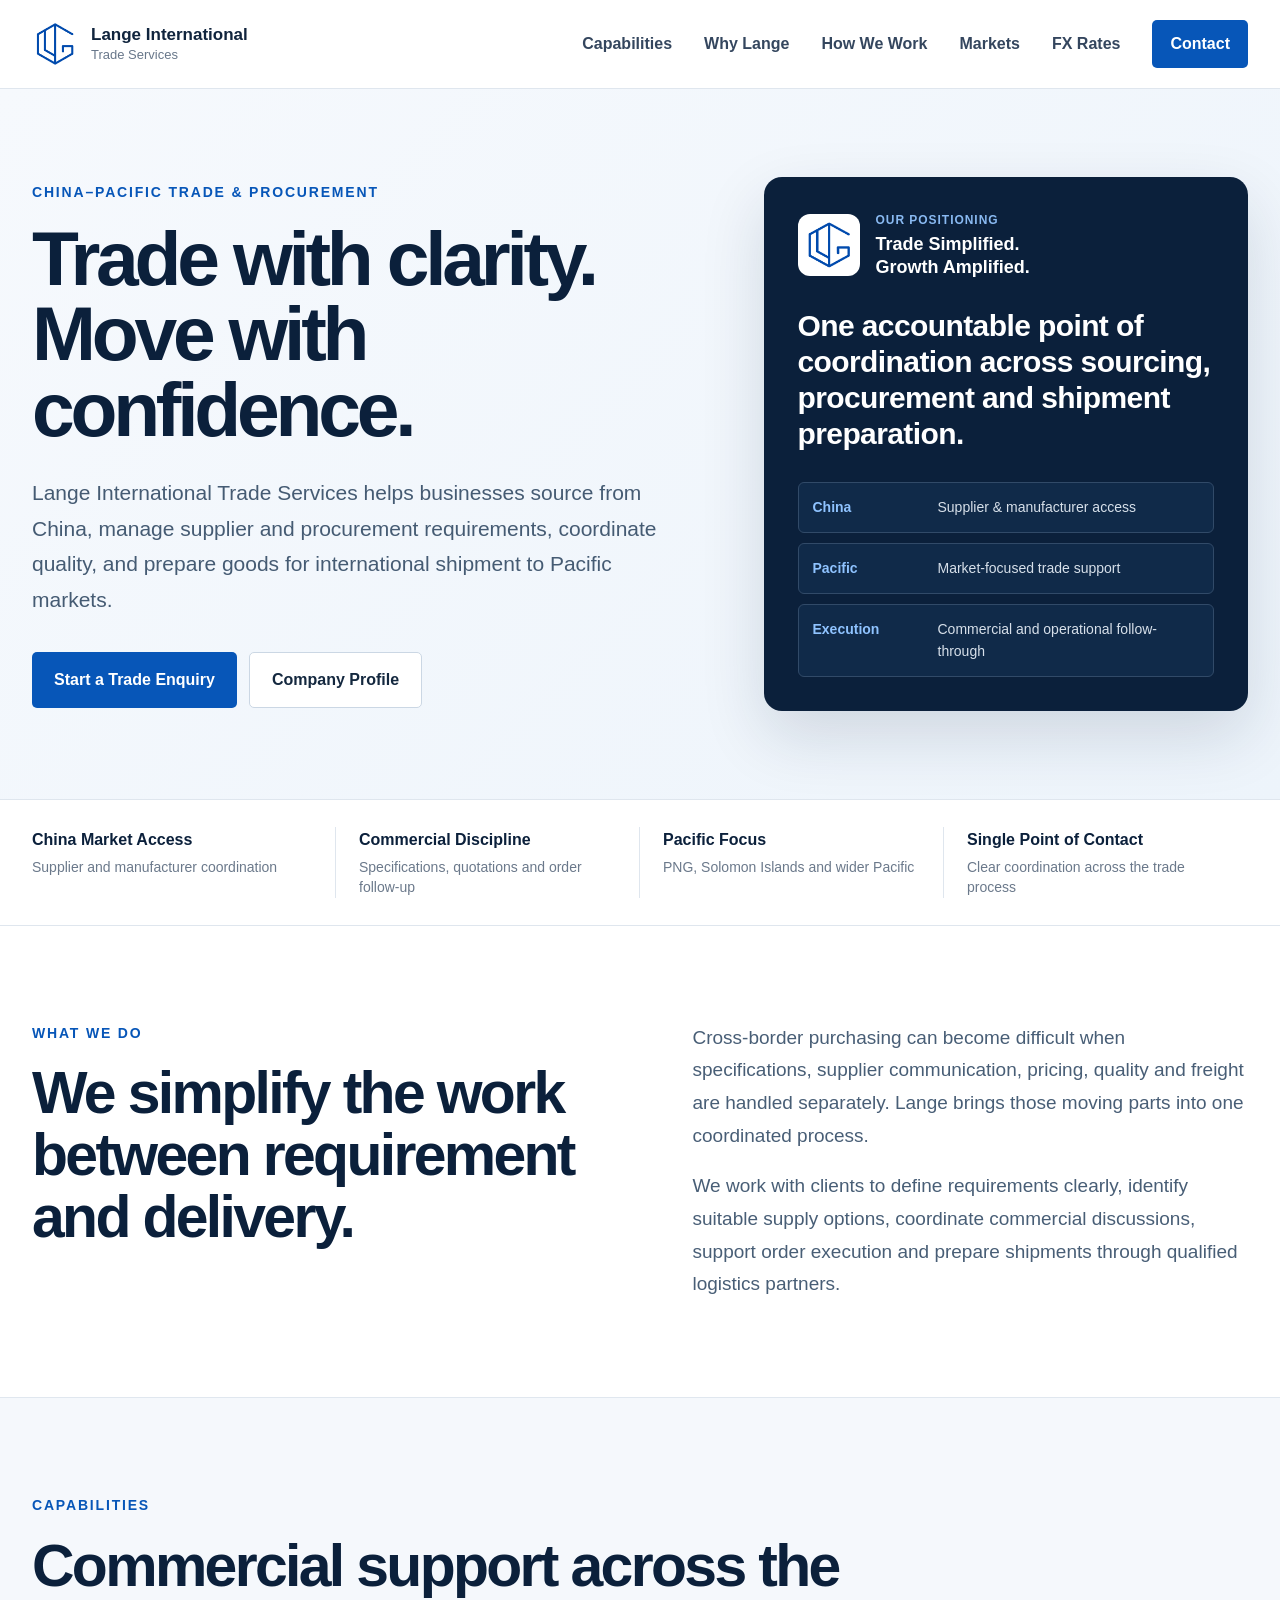
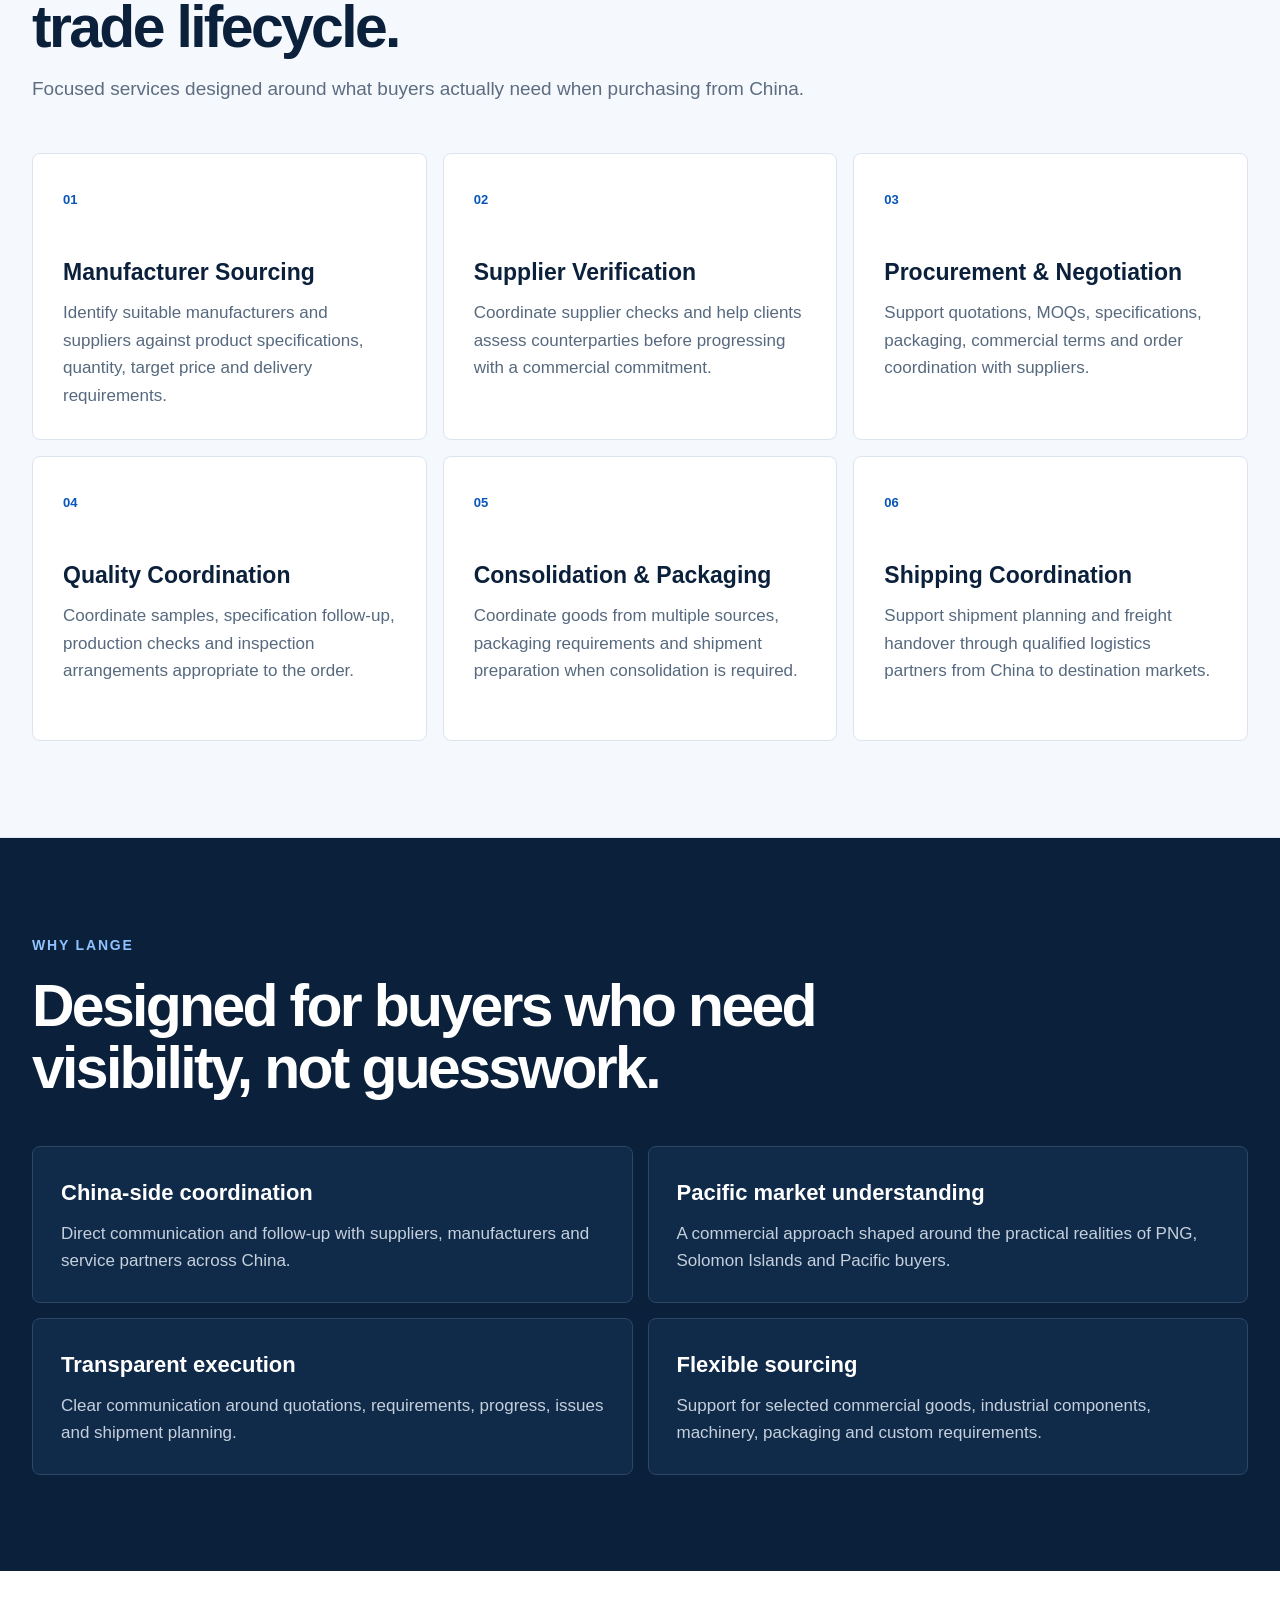
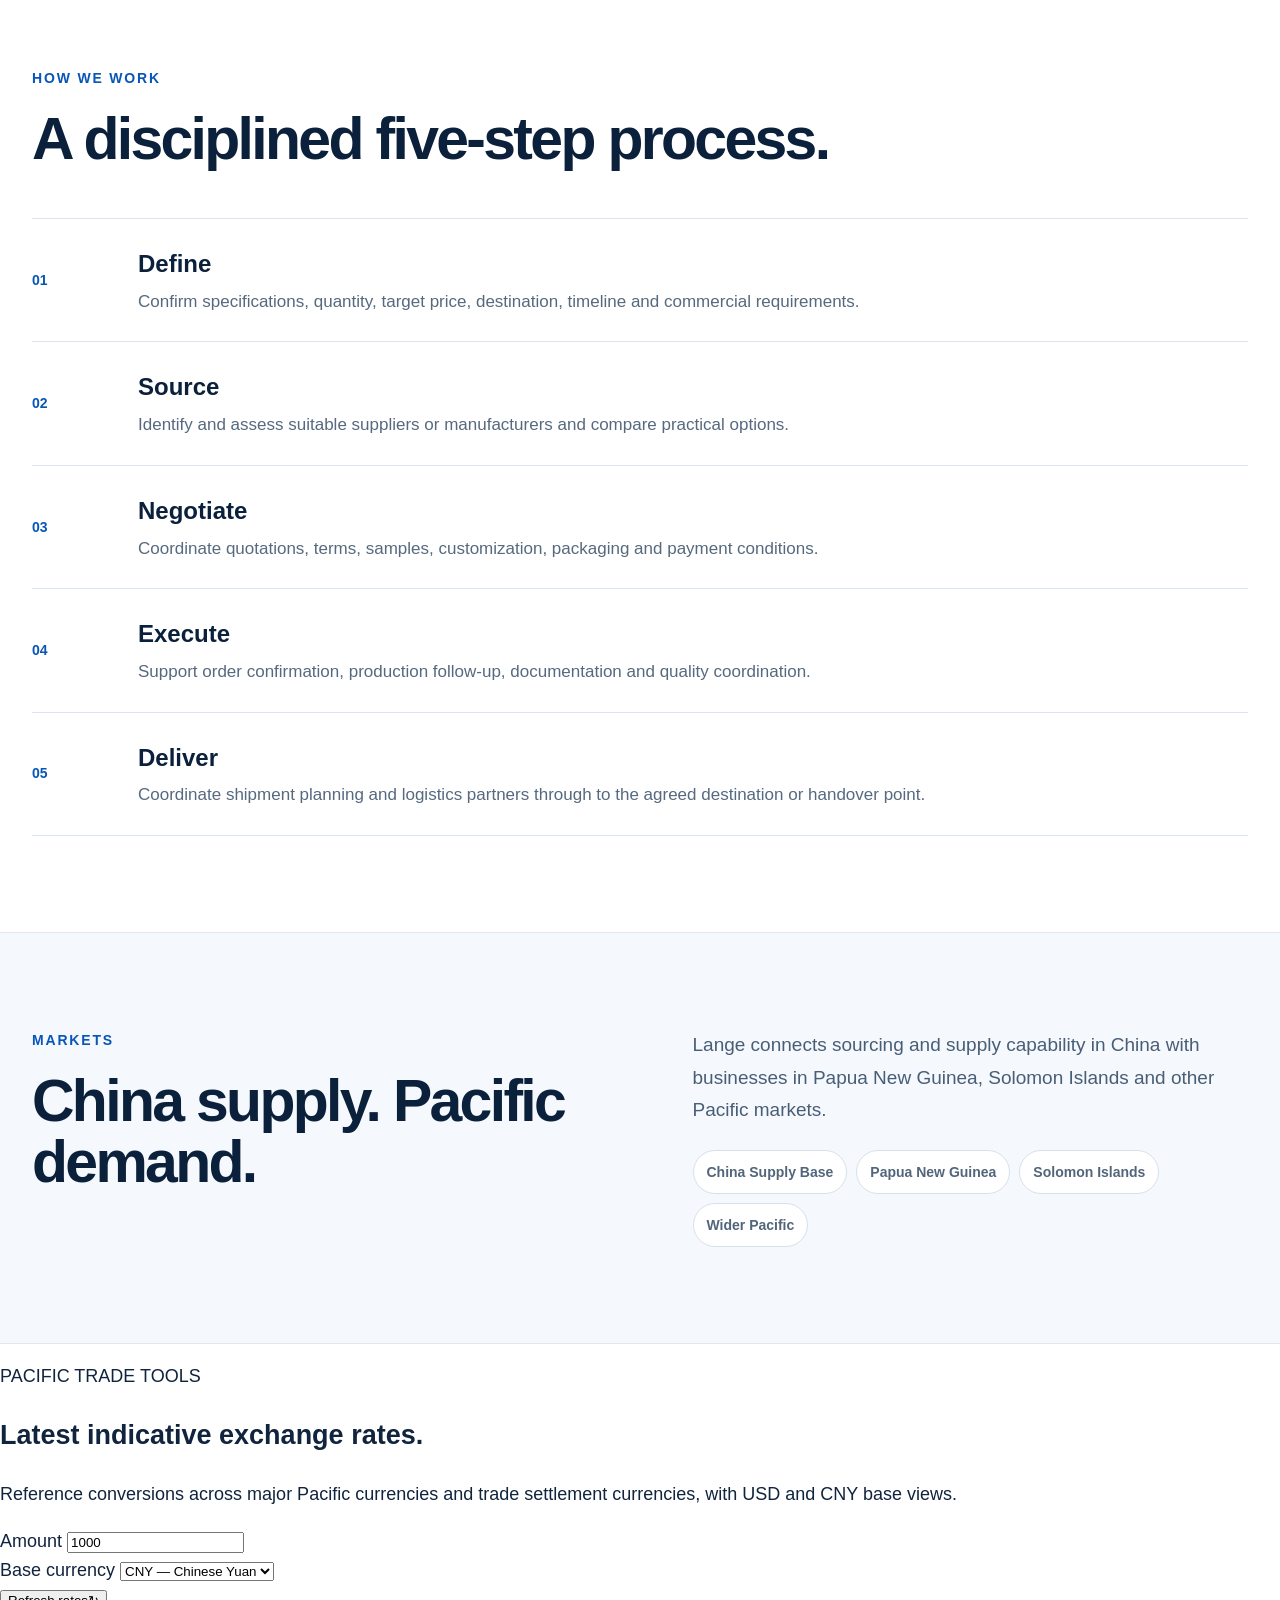
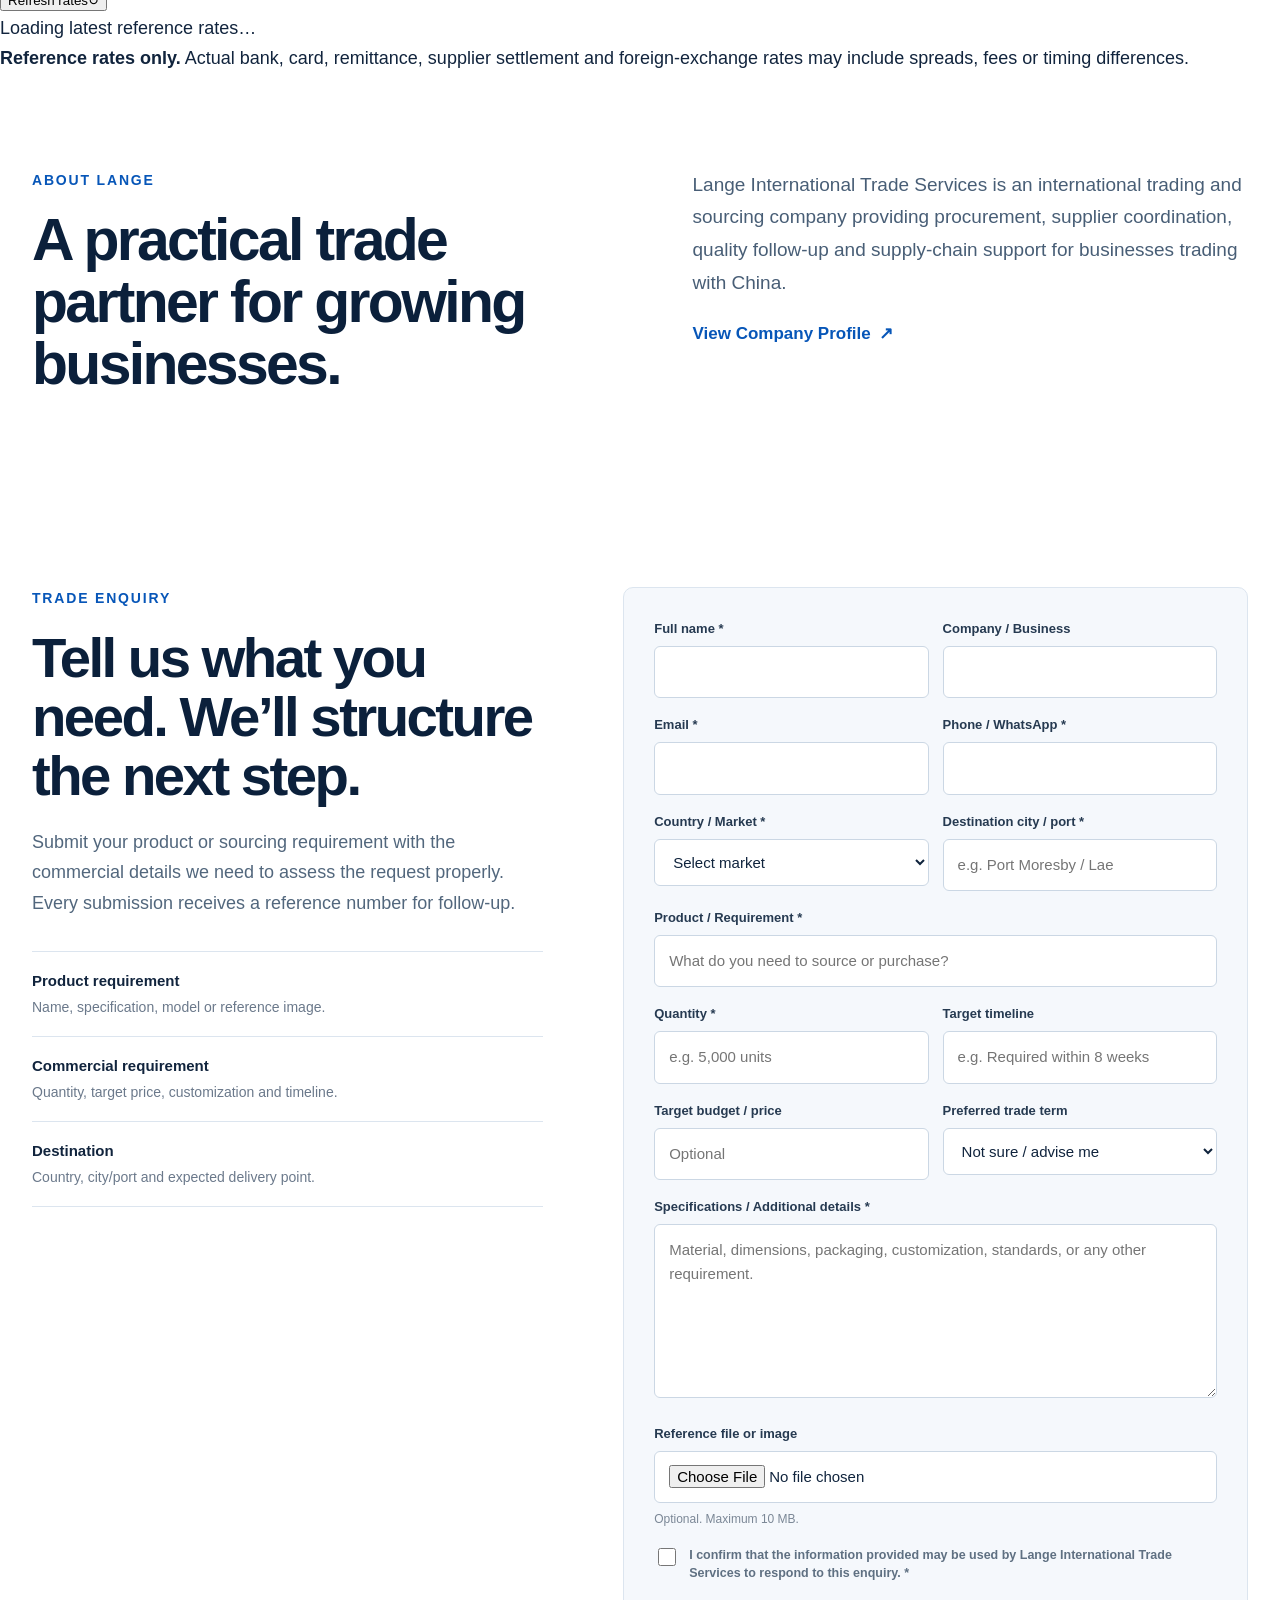
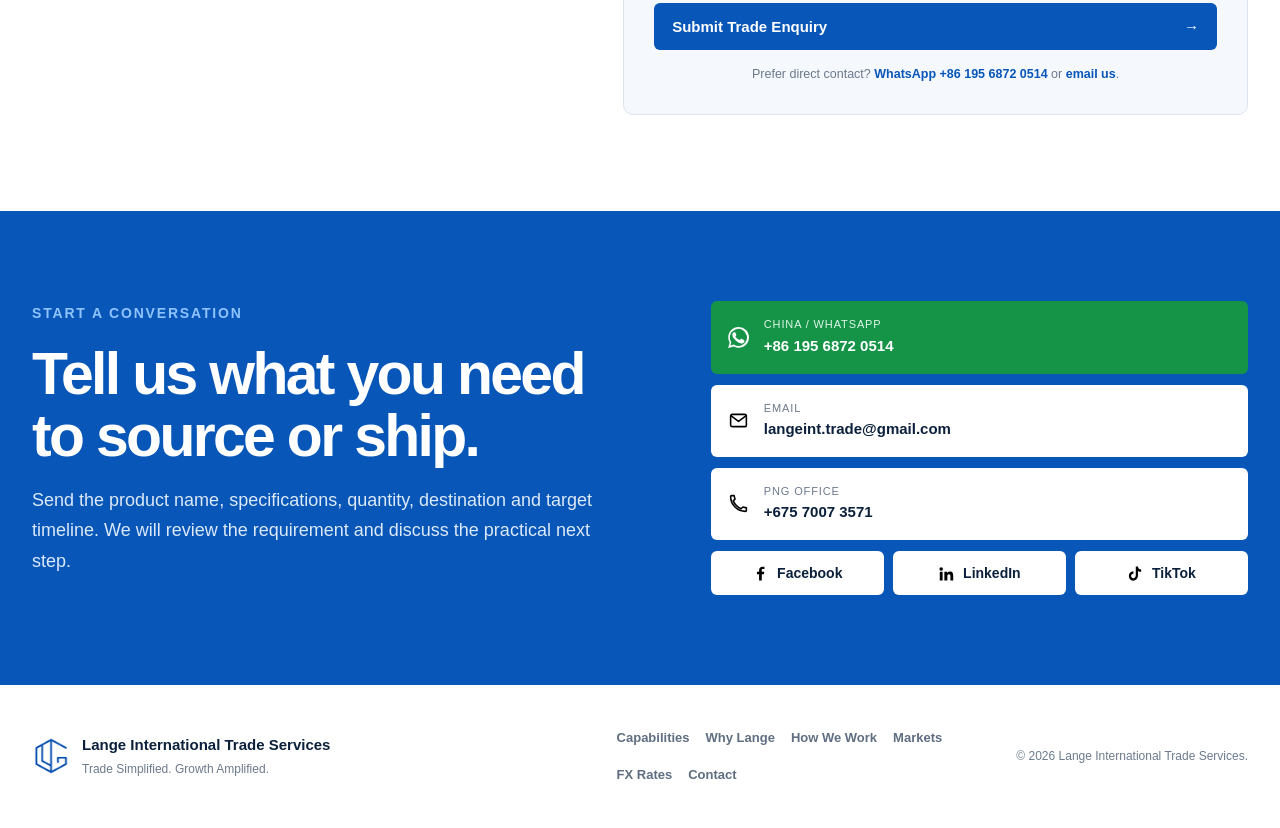
==== commit a202ac1e: "Add Pacific FX section and navigation" ====
--- a/index.html
+++ b/index.html
@@ -27,13 +27,14 @@
       <span></span><span></span><span></span>
     </button>
 
-    <nav id="navigation">
-      <a href="#capabilities">Capabilities</a>
-      <a href="#why">Why Lange</a>
-      <a href="#process">How We Work</a>
-      <a href="#markets">Markets</a>
-      <a class="nav-btn" href="#contact">Contact</a>
-    </nav>
+  <nav id="navigation">
+  <a href="#capabilities">Capabilities</a>
+  <a href="#why">Why Lange</a>
+  <a href="#process">How We Work</a>
+  <a href="#markets">Markets</a>
+  <a href="#pacific-fx">FX Rates</a>
+  <a class="nav-btn" href="#contact">Contact</a>
+</nav>
   </div>
 </header>
 
@@ -192,6 +193,47 @@
       </div>
     </div>
   </section>
+<section class="fx-section" id="pacific-fx" aria-labelledby="fx-title">
+  <div class="fx-shell">
+    <div class="fx-heading">
+      <div>
+        <p class="fx-eyebrow">PACIFIC TRADE TOOLS</p>
+        <h2 id="fx-title">Latest indicative exchange rates.</h2>
+      </div>
+      <p>Reference conversions across major Pacific currencies and trade settlement currencies, with USD and CNY base views.</p>
+    </div>
+
+    <div class="fx-panel">
+      <div class="fx-controls">
+        <div class="fx-control">
+          <label for="fxAmount">Amount</label>
+          <input id="fxAmount" type="number" inputmode="decimal" min="0.01" step="0.01" value="1000">
+        </div>
+
+        <div class="fx-control">
+          <label for="fxBase">Base currency</label>
+          <select id="fxBase">
+            <option value="CNY">CNY — Chinese Yuan</option>
+            <option value="USD">USD — US Dollar</option>
+          </select>
+        </div>
+
+        <button class="fx-refresh" id="fxRefresh" type="button">
+          <span>Refresh rates</span><span aria-hidden="true">↻</span>
+        </button>
+      </div>
+
+      <div class="fx-status-row">
+        <div><span class="fx-live-dot" aria-hidden="true"></span><span id="fxStatus">Loading latest reference rates…</span></div>
+        <span id="fxUpdated"></span>
+      </div>
+
+      <div class="fx-rate-grid" id="fxRateGrid" aria-live="polite"></div>
+
+      <div class="fx-note"><strong>Reference rates only.</strong> Actual bank, card, remittance, supplier settlement and foreign-exchange rates may include spreads, fees or timing differences.</div>
+    </div>
+  </div>
+</section>
 
   <section class="section about">
     <div class="container split">
@@ -319,16 +361,18 @@
       <div><strong>Lange International Trade Services</strong><span>Trade Simplified. Growth Amplified.</span></div>
     </div>
 
-    <nav aria-label="Footer">
-      <a href="#capabilities">Capabilities</a>
-      <a href="#why">Why Lange</a>
-      <a href="#process">How We Work</a>
-      <a href="#contact">Contact</a>
-    </nav>
+<nav aria-label="Footer">
+  <a href="#capabilities">Capabilities</a>
+  <a href="#why">Why Lange</a>
+  <a href="#process">How We Work</a>
+  <a href="#markets">Markets</a>
+  <a href="#pacific-fx">FX Rates</a>
+  <a href="#contact">Contact</a>
+</nav>
 
     <p>© <span id="year"></span> Lange International Trade Services.</p>
   </div>
 </footer>
 <script src="script.js"></script>
 </body>
-</html>+</html>
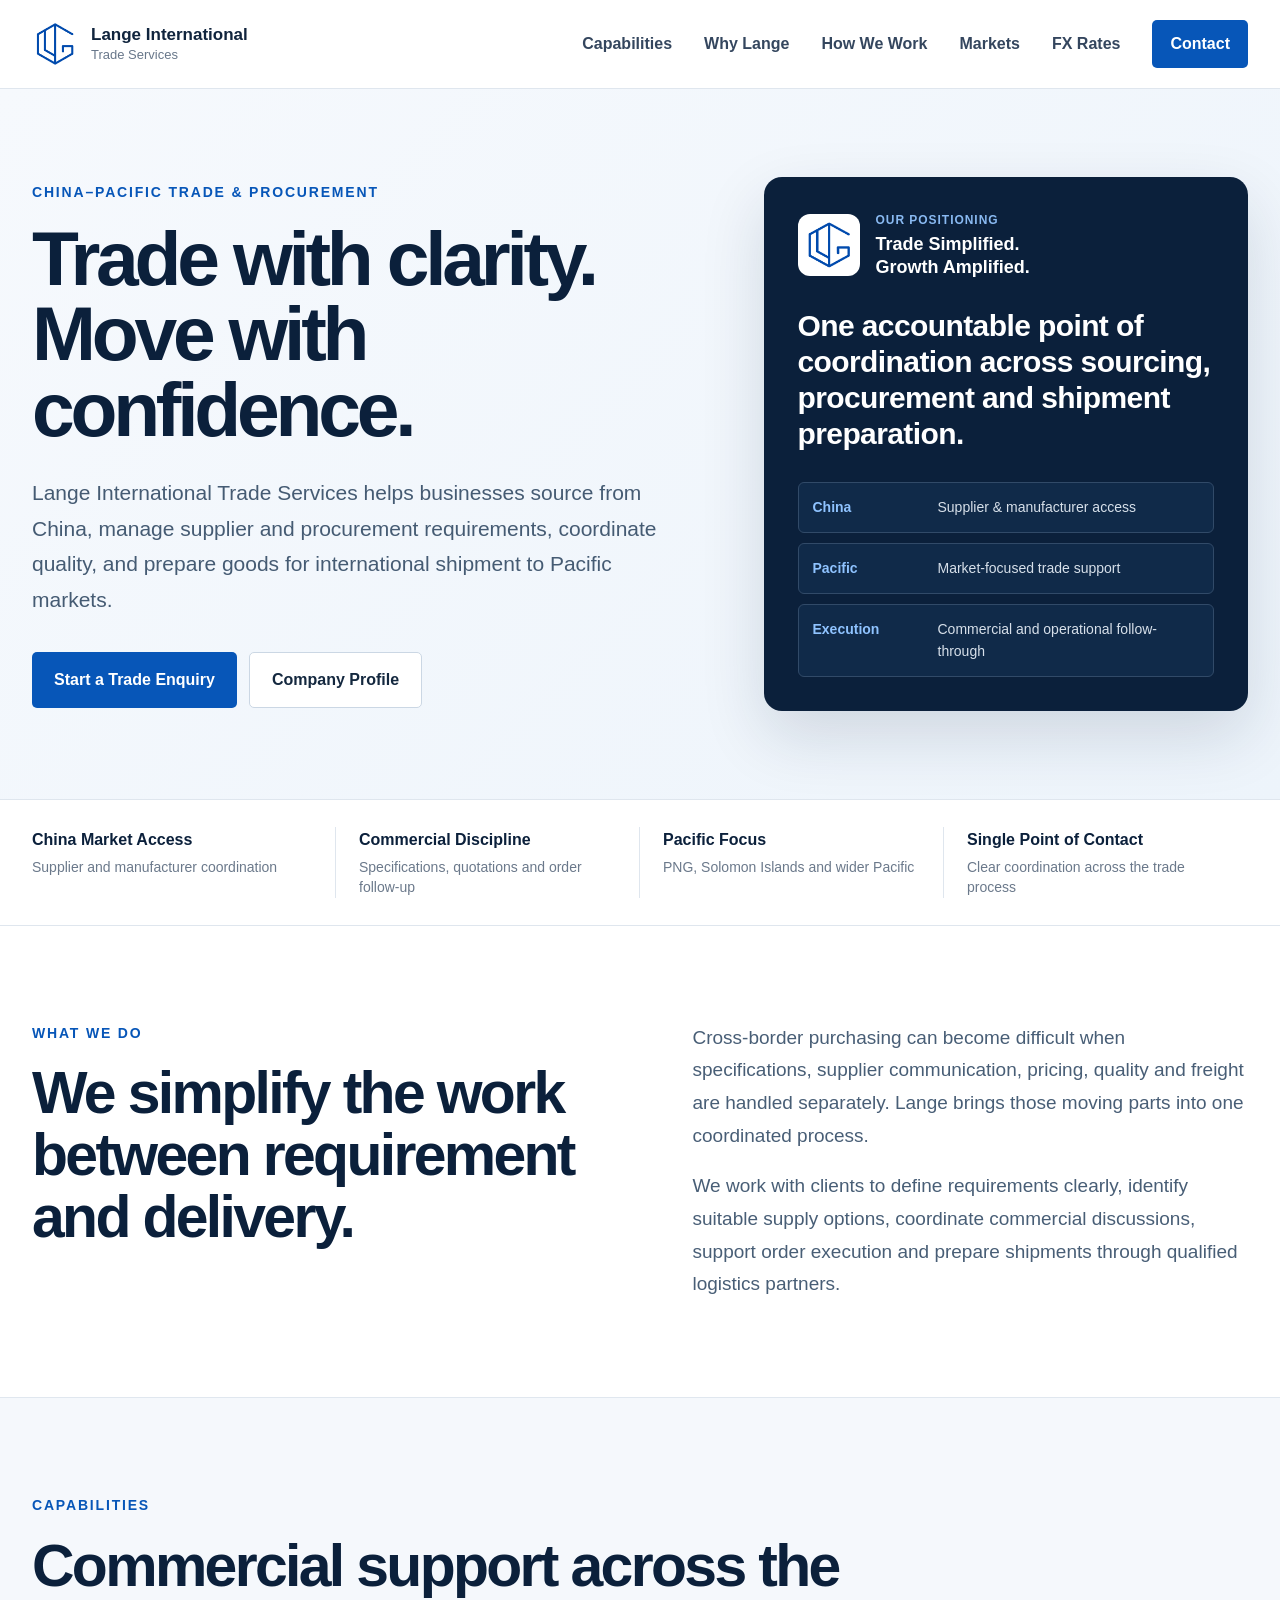
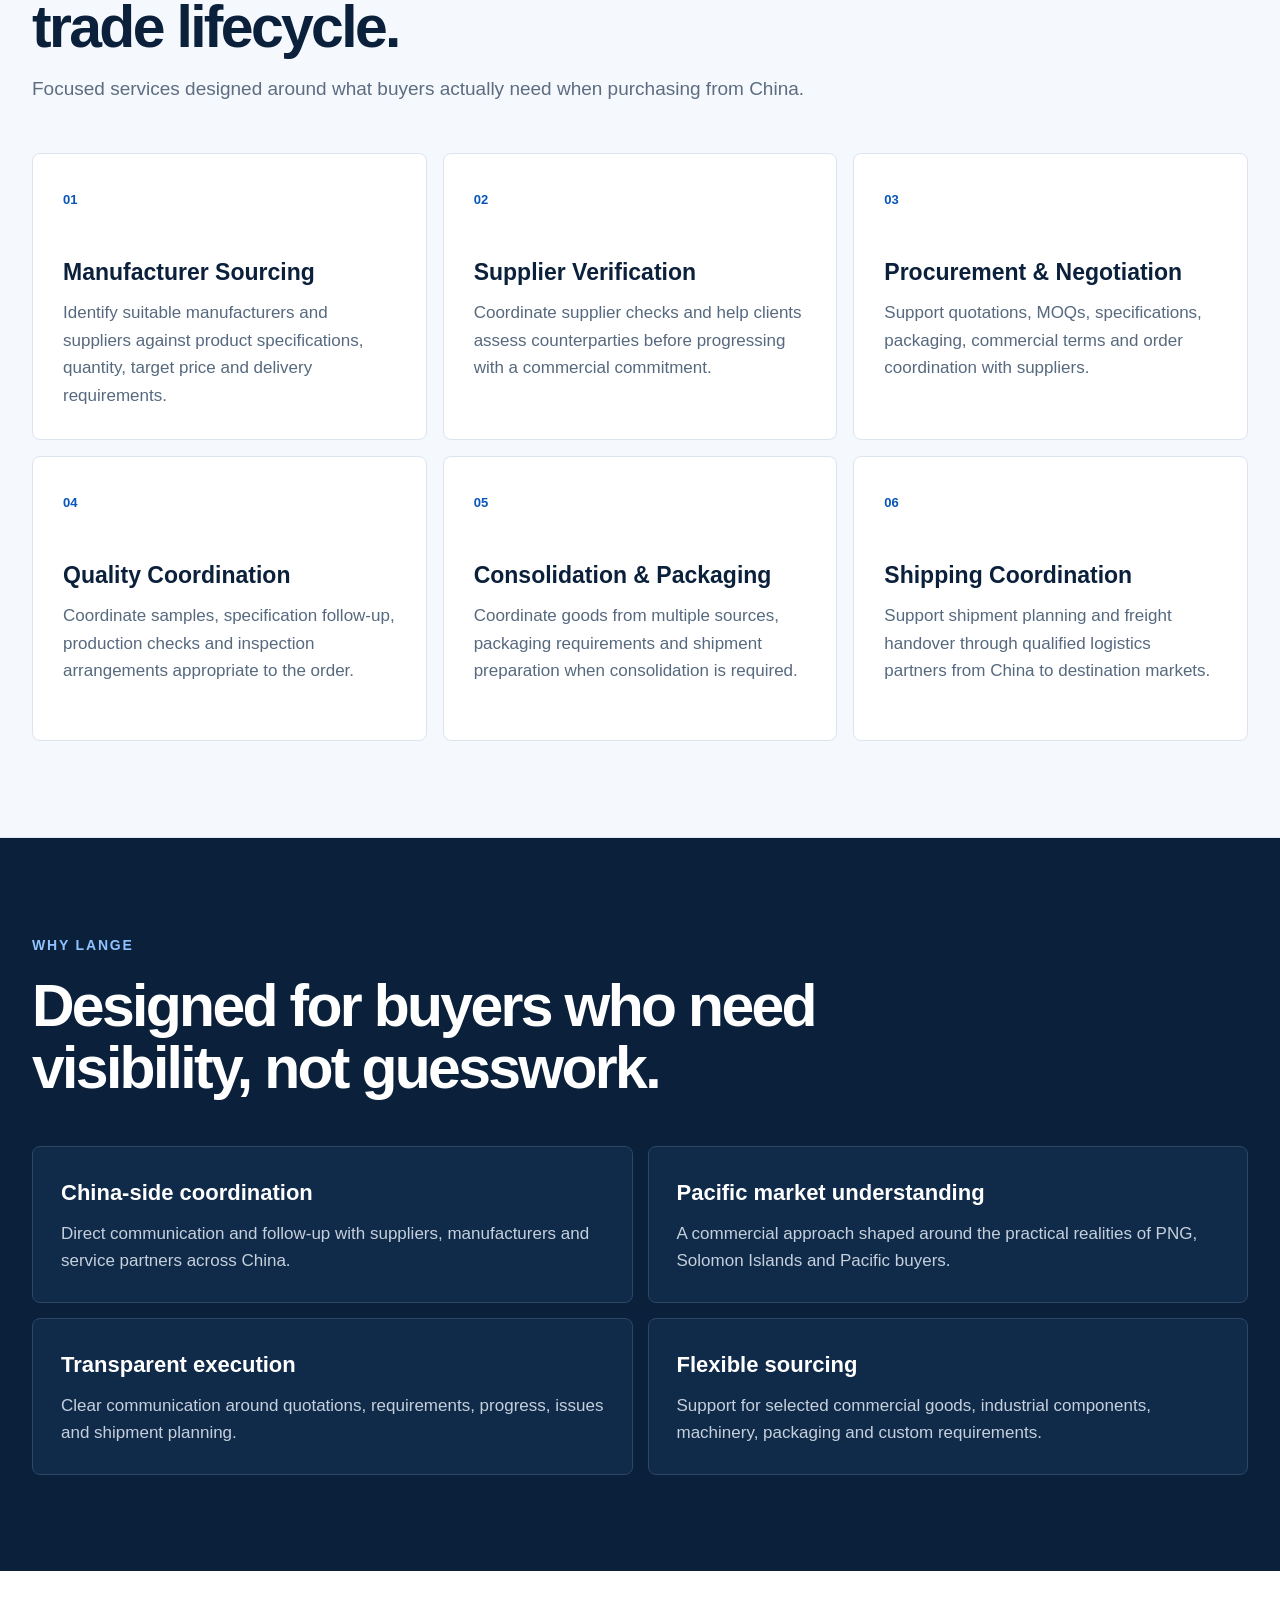
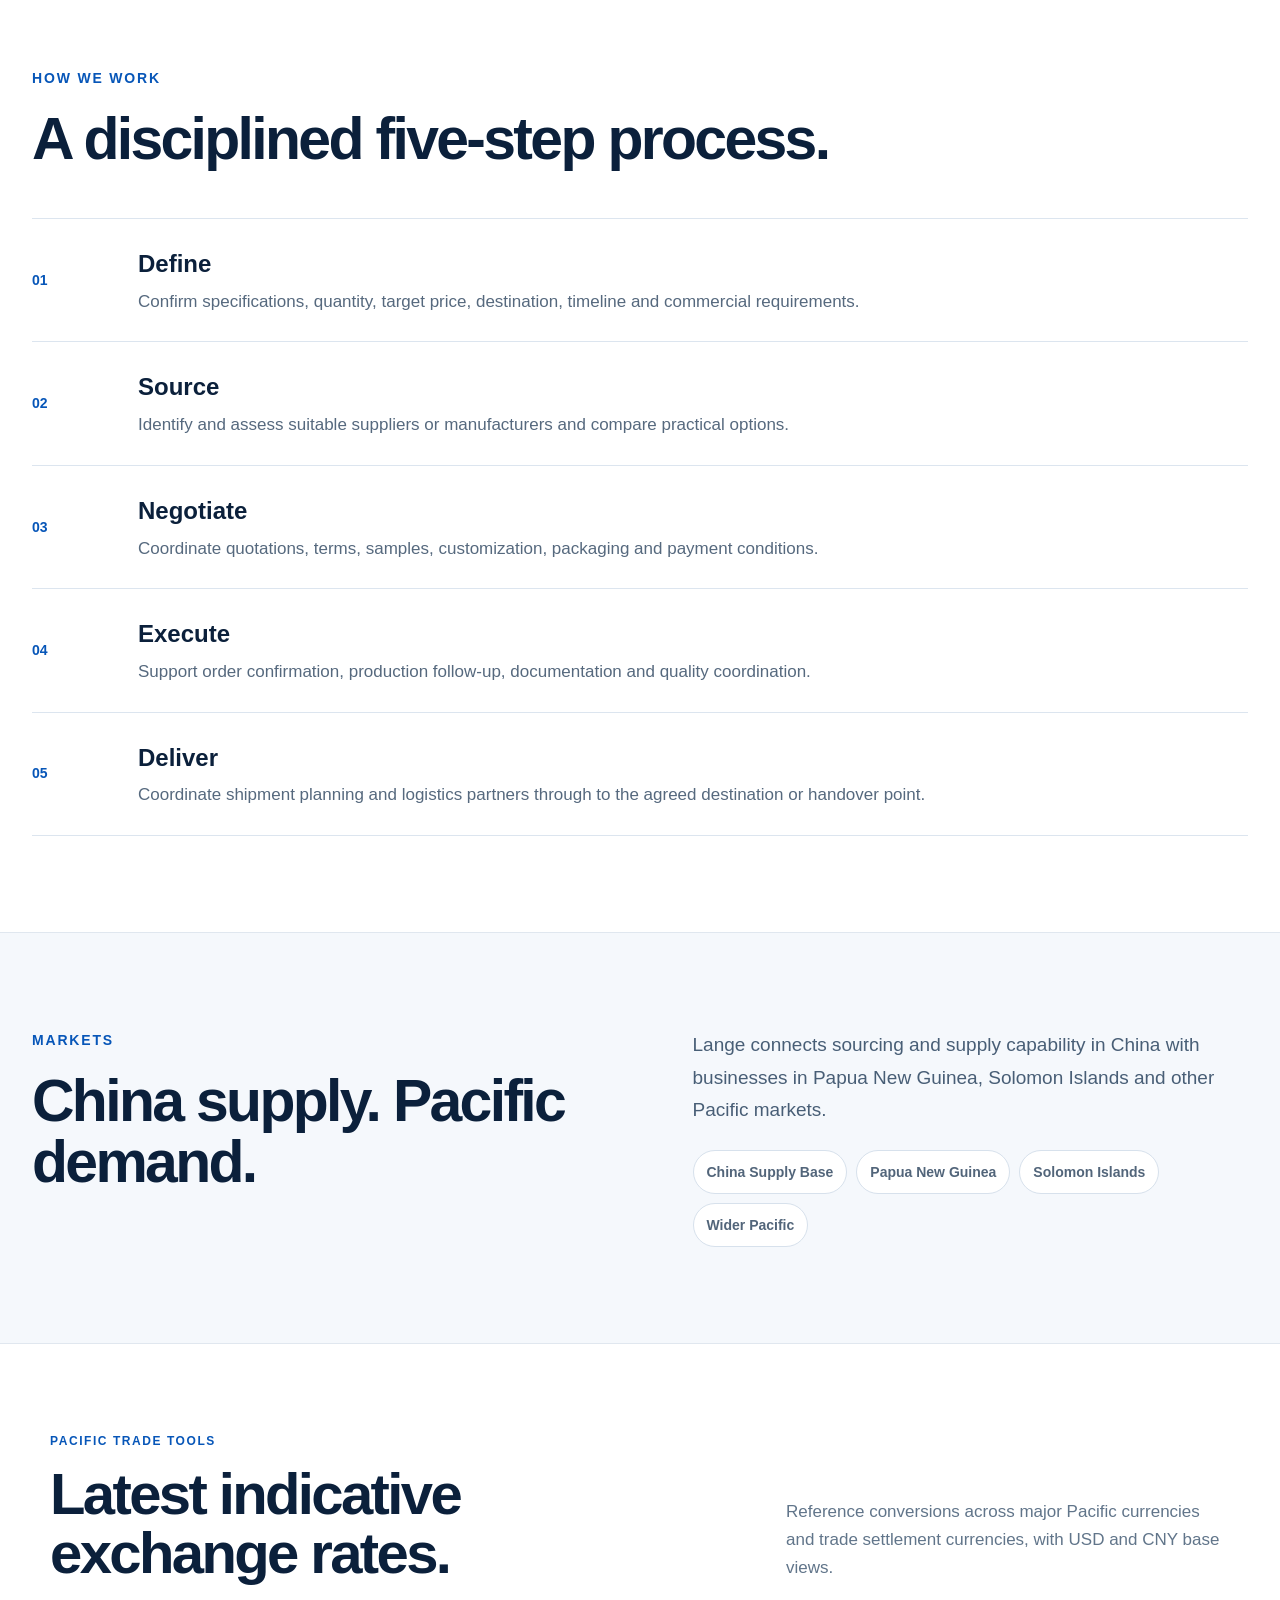
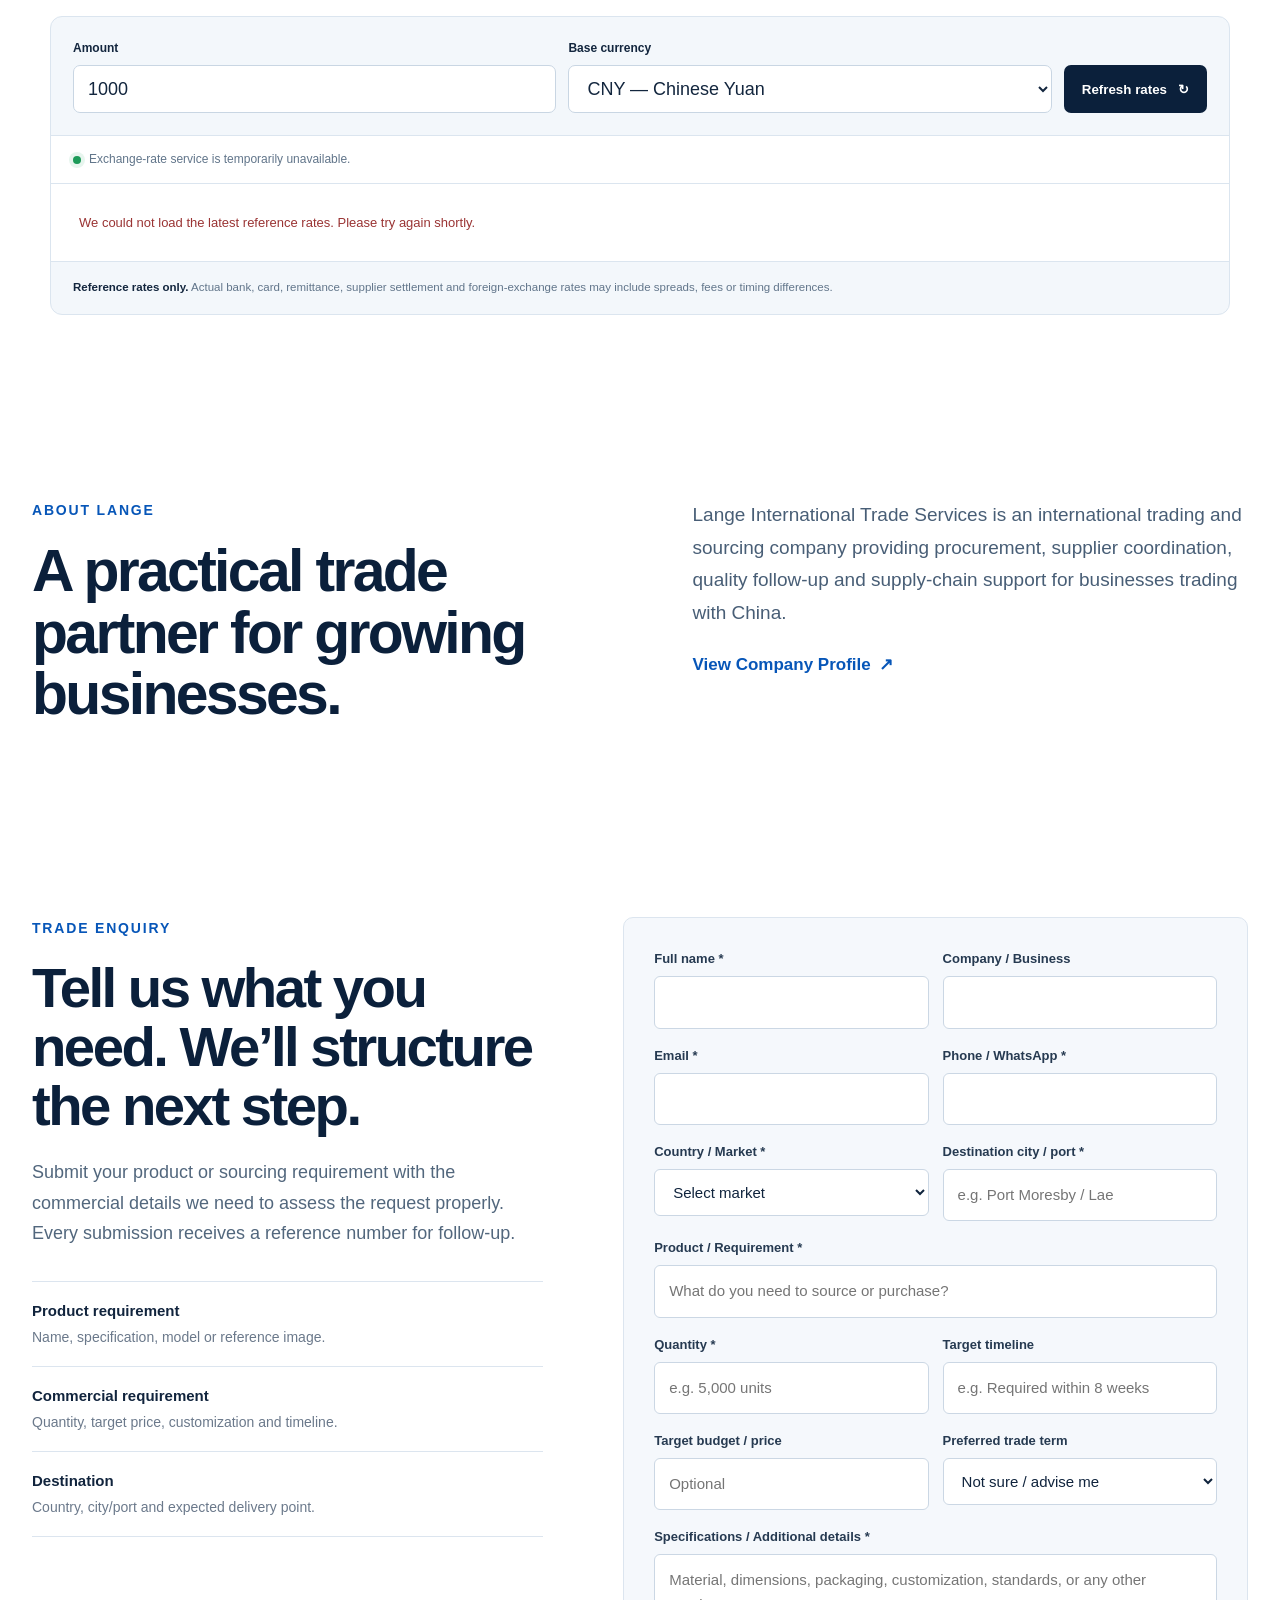
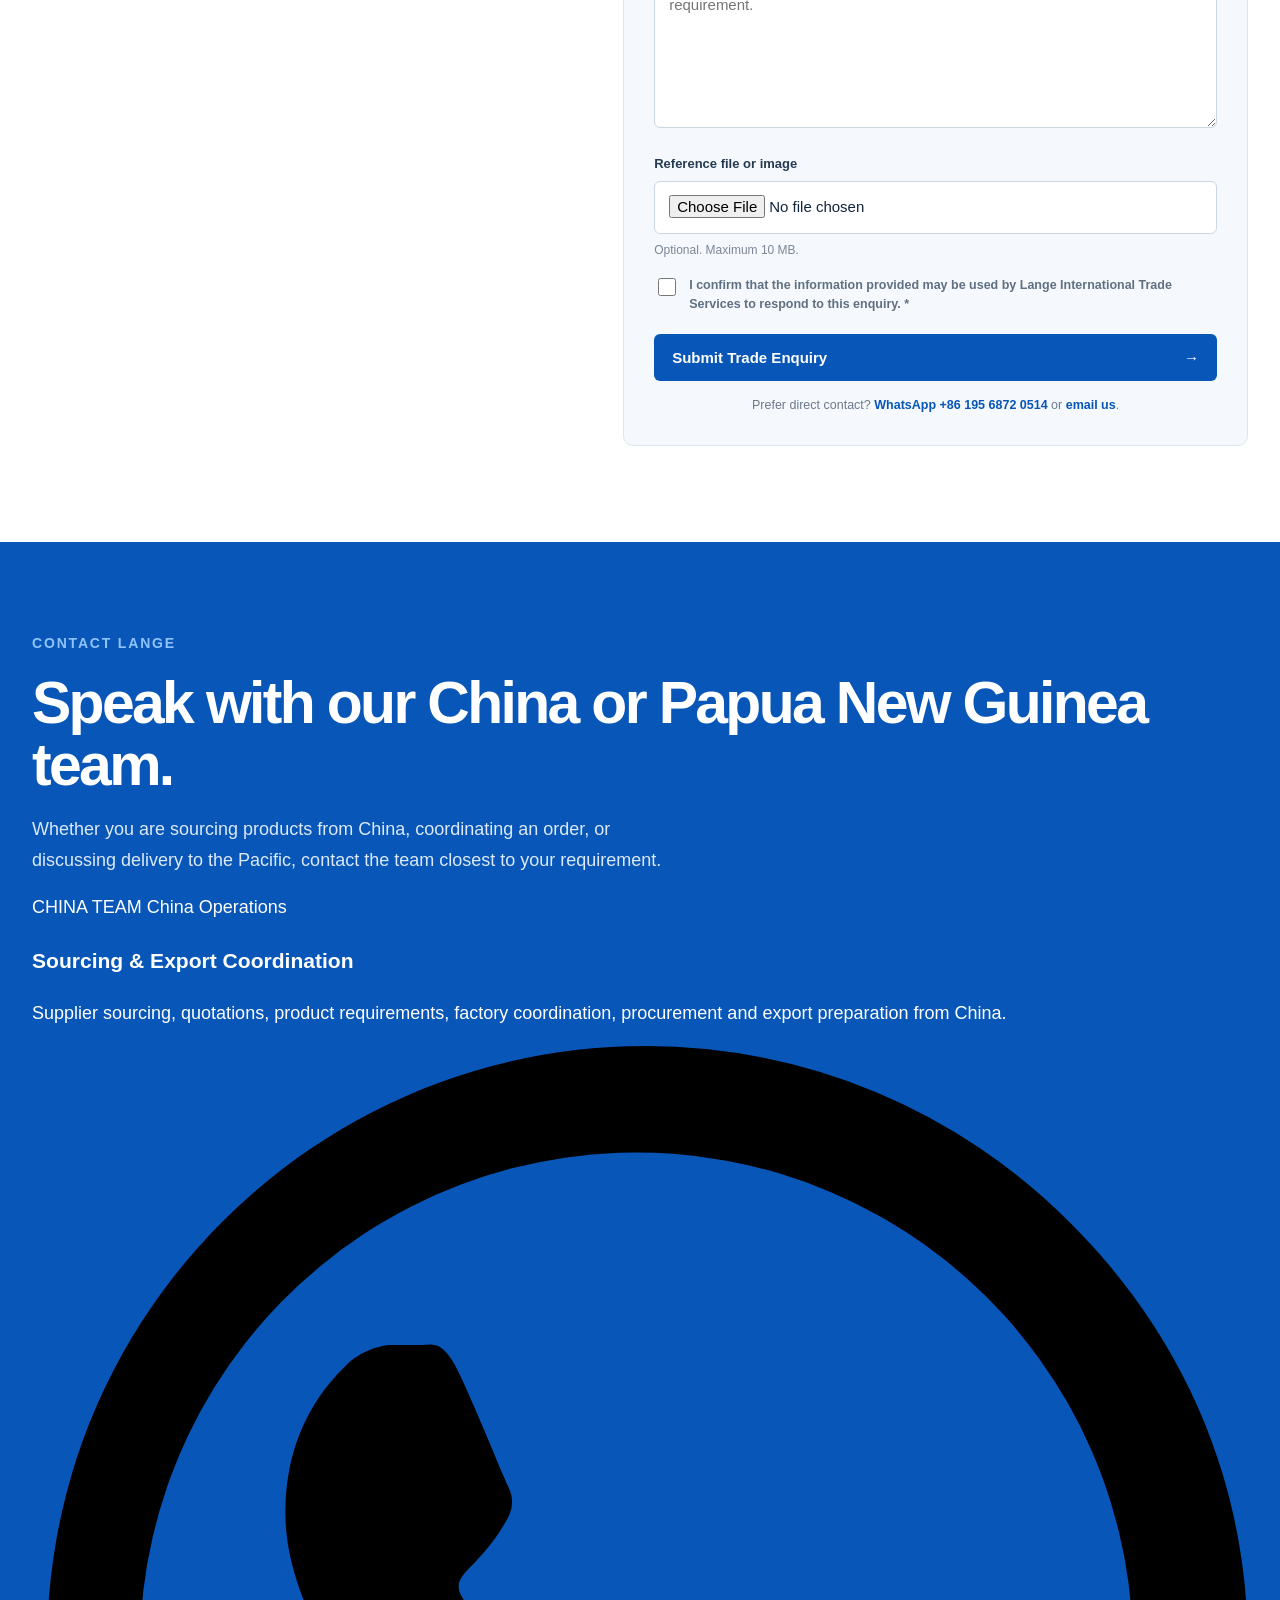
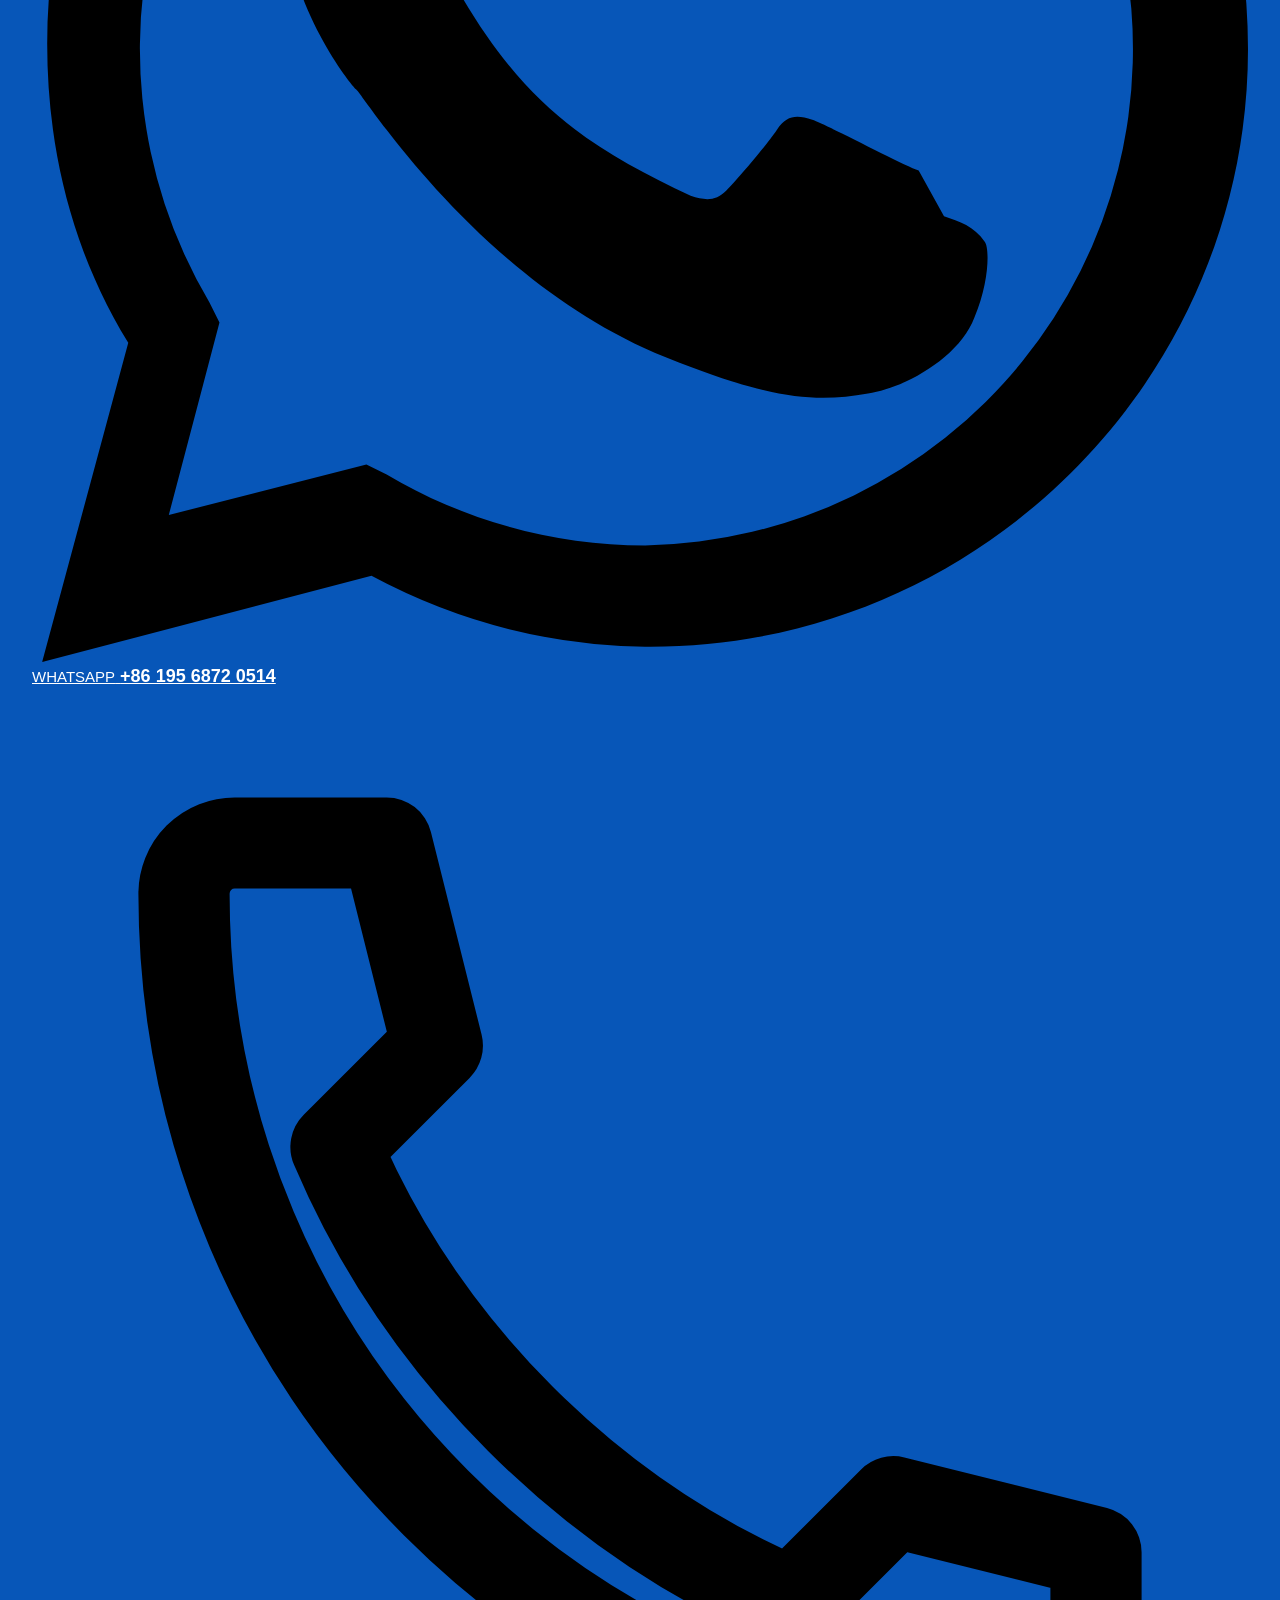
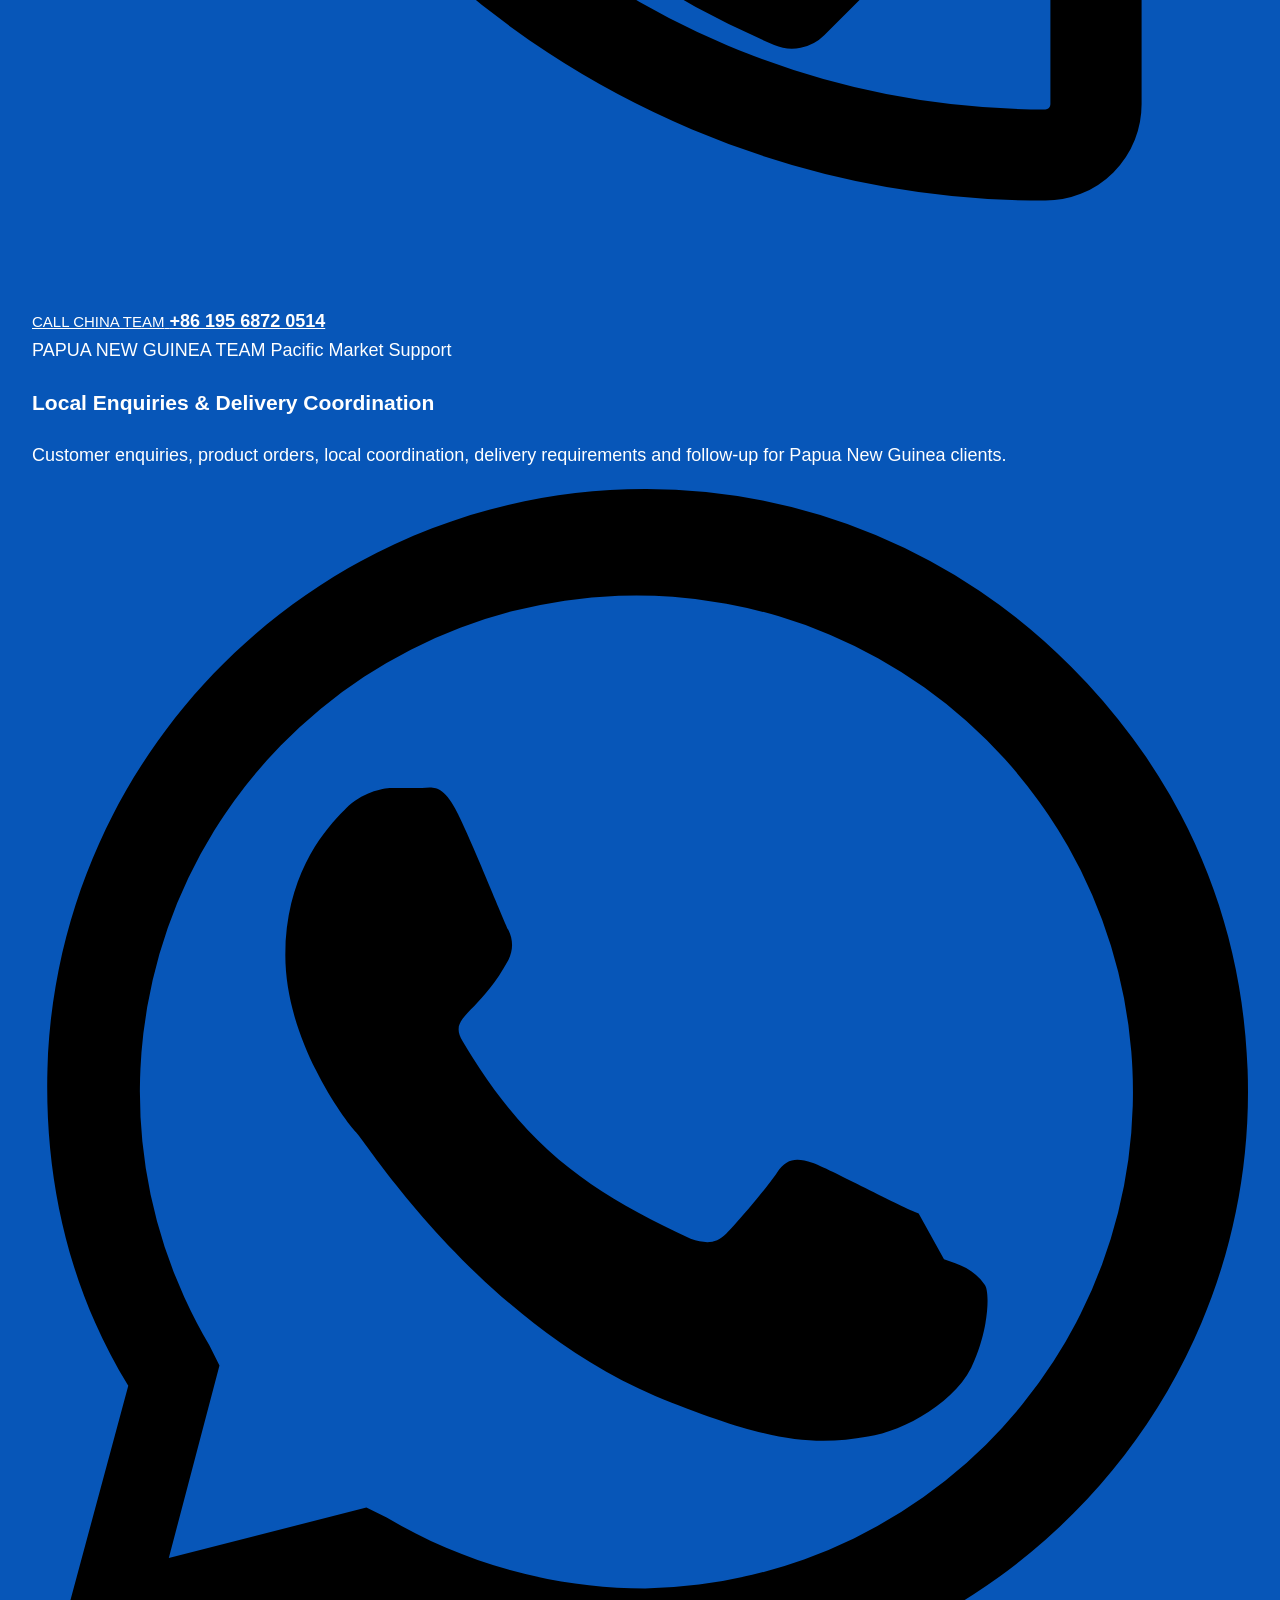
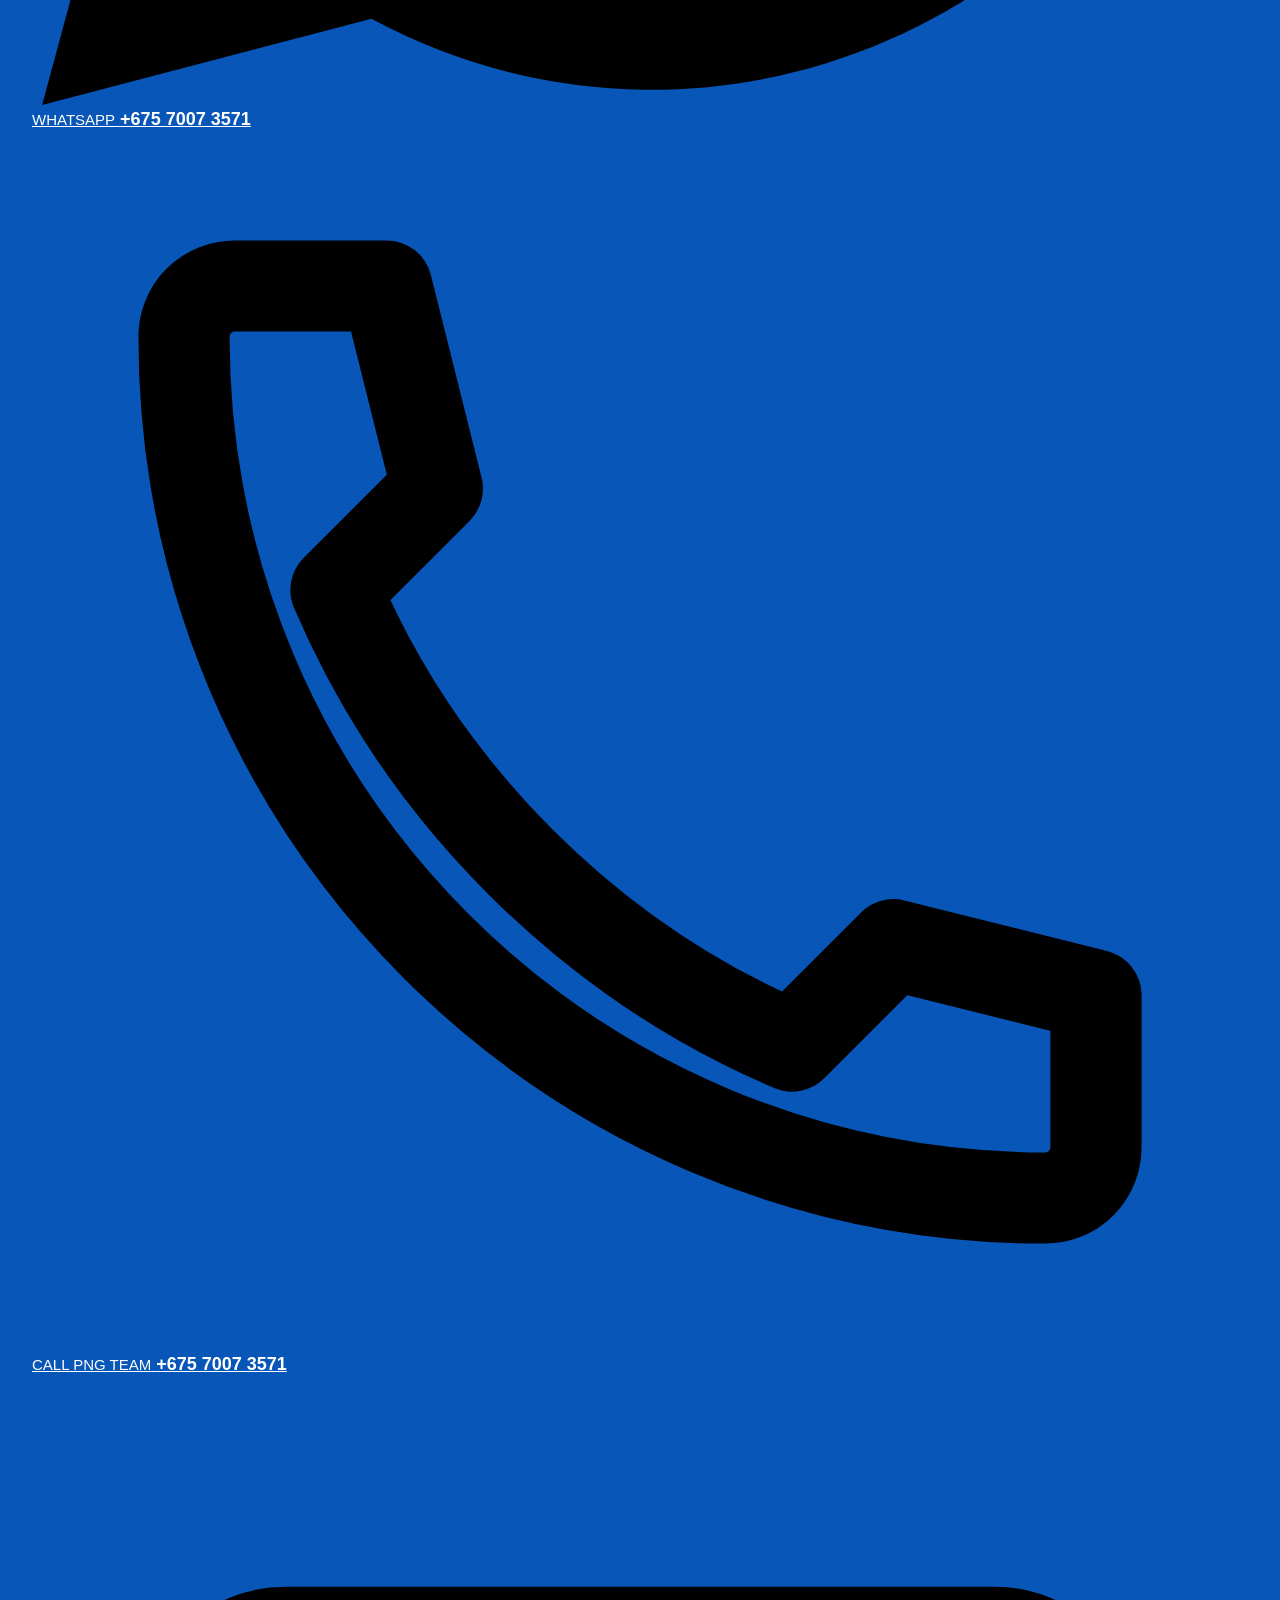
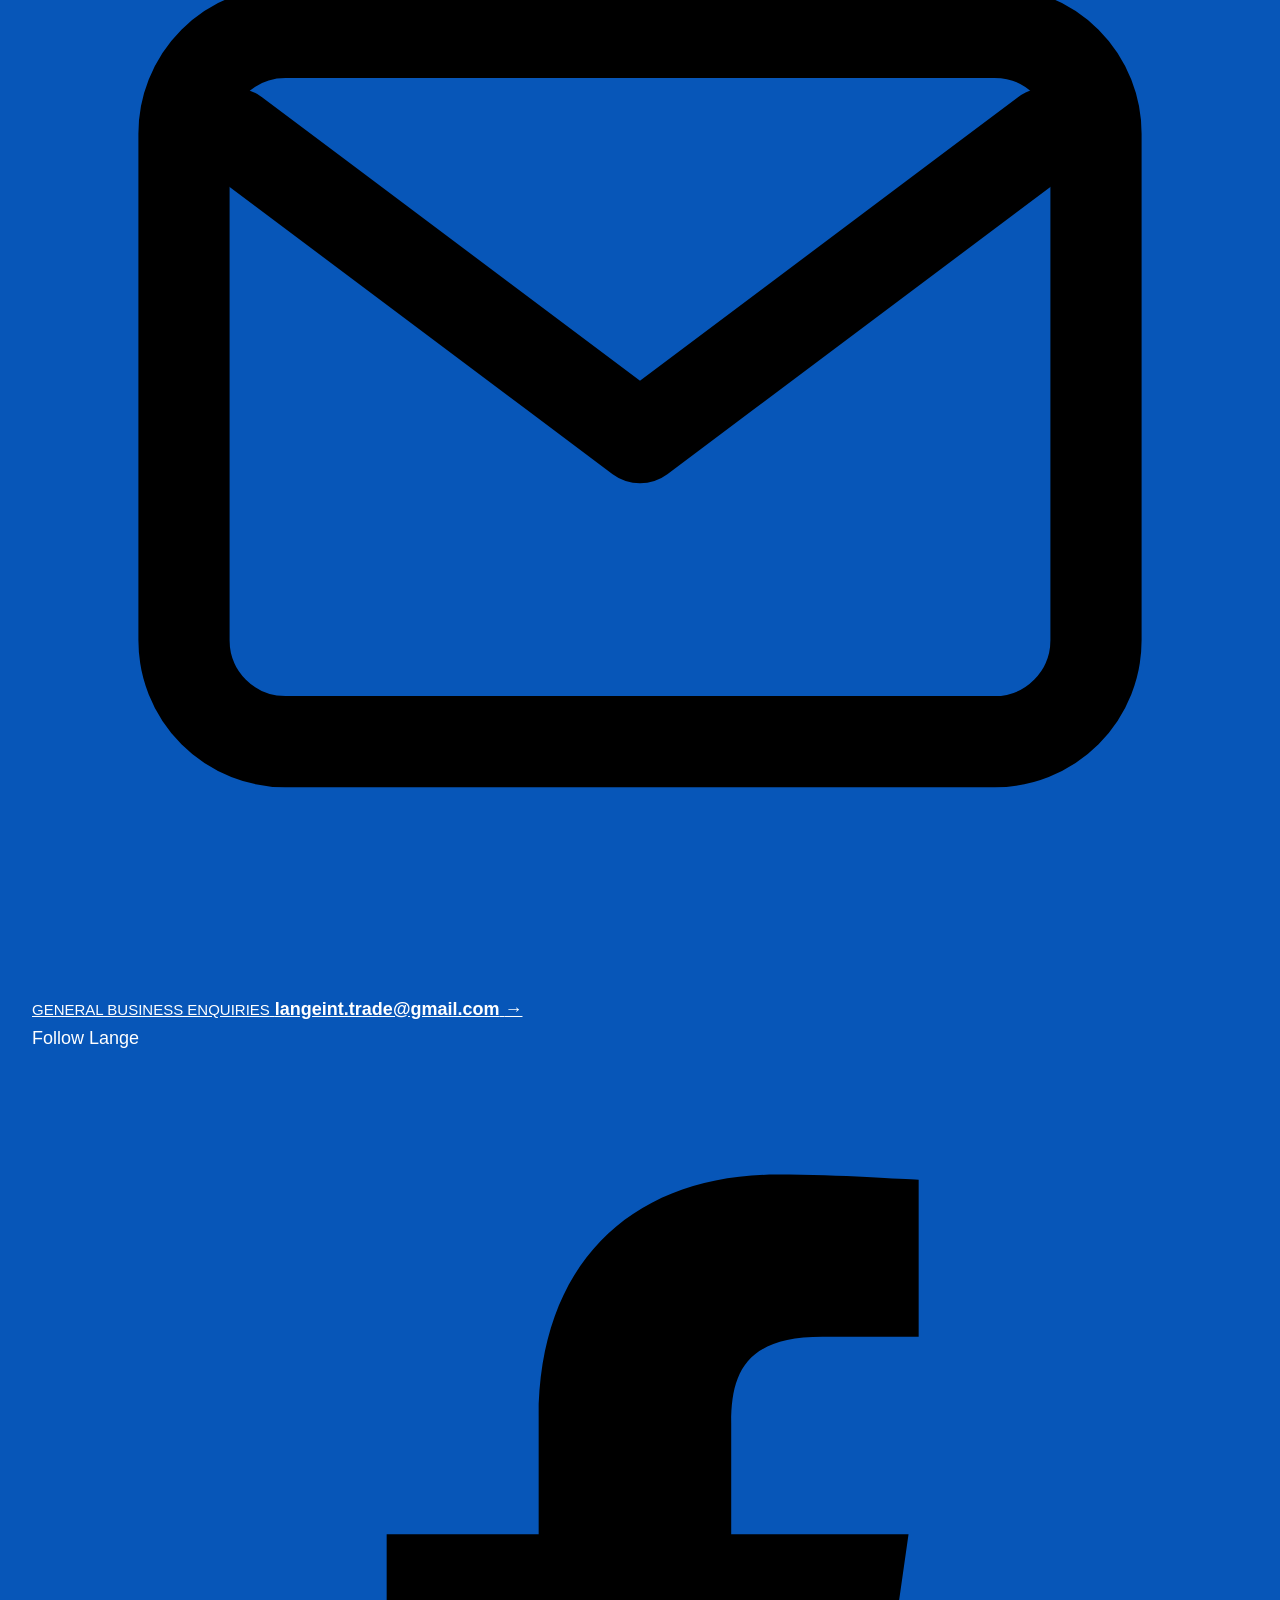
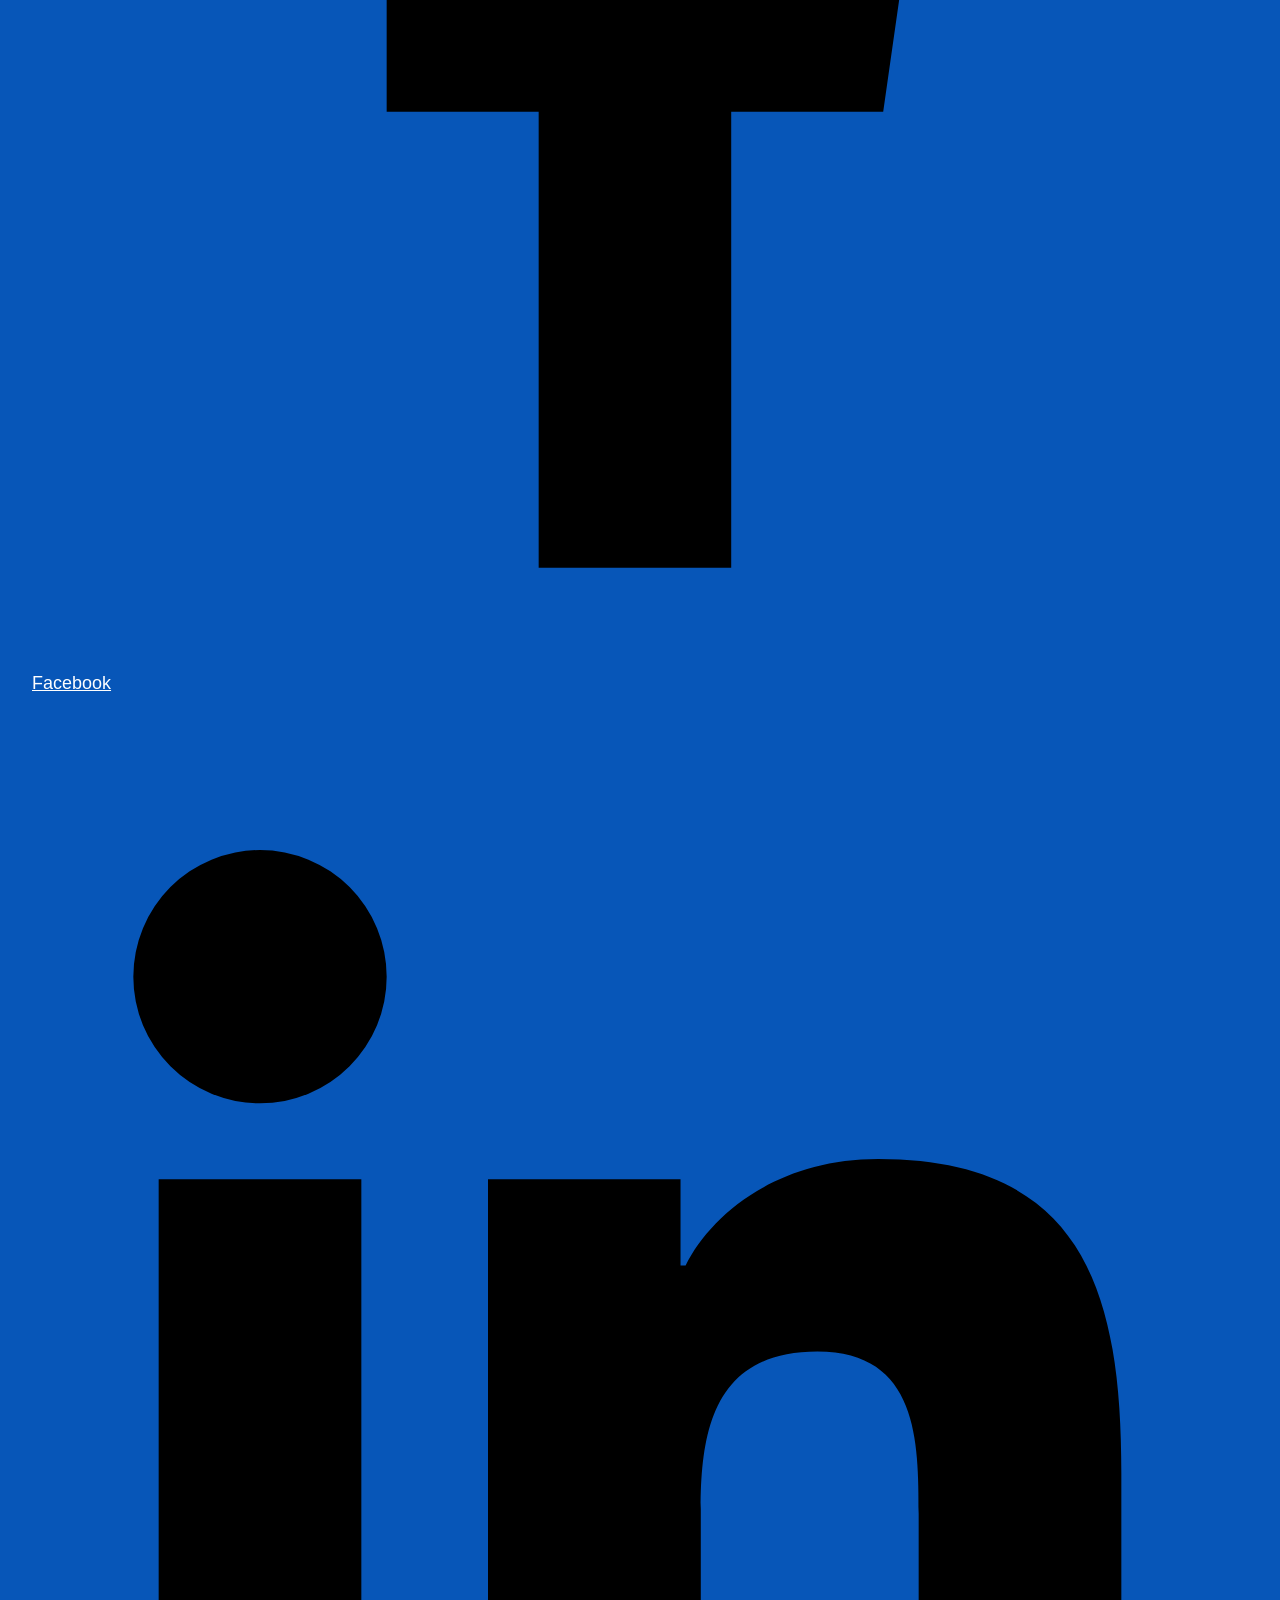
==== commit 48393828: "Upgrade regional contact section" ====
--- a/index.html
+++ b/index.html
@@ -323,35 +323,152 @@
 </div>
 </section>
 <section class="contact" id="contact">
-    <div class="container contact-grid">
-      <div>
-        <p class="kicker light">START A CONVERSATION</p>
-        <h2>Tell us what you need to source or ship.</h2>
-        <p>Send the product name, specifications, quantity, destination and target timeline. We will review the requirement and discuss the practical next step.</p>
-      </div>
-
-      <div class="contact-card">
-        <a class="contact-link whatsapp" href="https://wa.me/8619568720514" target="_blank" rel="noopener">
-          <img src="images/whatsapp.svg" alt="">
-          <span><small>CHINA / WHATSAPP</small><strong>+86 195 6872 0514</strong></span>
+  <div class="container">
+
+    <div class="contact-heading">
+      <p class="kicker light">CONTACT LANGE</p>
+      <h2>Speak with our China or Papua New Guinea team.</h2>
+      <p>
+        Whether you are sourcing products from China, coordinating an order,
+        or discussing delivery to the Pacific, contact the team closest to
+        your requirement.
+      </p>
+    </div>
+
+    <div class="regional-contact-grid">
+
+      <!-- CHINA TEAM -->
+      <article class="regional-contact-card">
+        <div class="regional-contact-top">
+          <span class="region-label">CHINA TEAM</span>
+          <span class="region-status">China Operations</span>
+        </div>
+
+        <h3>Sourcing &amp; Export Coordination</h3>
+
+        <p class="regional-contact-description">
+          Supplier sourcing, quotations, product requirements, factory
+          coordination, procurement and export preparation from China.
+        </p>
+
+        <div class="regional-actions">
+          <a
+            class="regional-action whatsapp-action"
+            href="https://wa.me/8619568720514"
+            target="_blank"
+            rel="noopener"
+          >
+            <img src="images/whatsapp.svg" alt="">
+            <span>
+              <small>WHATSAPP</small>
+              <strong>+86 195 6872 0514</strong>
+            </span>
+          </a>
+
+          <a
+            class="regional-action"
+            href="tel:+8619568720514"
+          >
+            <img src="images/phone.svg" alt="">
+            <span>
+              <small>CALL CHINA TEAM</small>
+              <strong>+86 195 6872 0514</strong>
+            </span>
+          </a>
+        </div>
+      </article>
+
+      <!-- PNG TEAM -->
+      <article class="regional-contact-card">
+        <div class="regional-contact-top">
+          <span class="region-label">PAPUA NEW GUINEA TEAM</span>
+          <span class="region-status">Pacific Market Support</span>
+        </div>
+
+        <h3>Local Enquiries &amp; Delivery Coordination</h3>
+
+        <p class="regional-contact-description">
+          Customer enquiries, product orders, local coordination, delivery
+          requirements and follow-up for Papua New Guinea clients.
+        </p>
+
+        <div class="regional-actions">
+          <a
+            class="regional-action whatsapp-action"
+            href="https://wa.me/67570073571"
+            target="_blank"
+            rel="noopener"
+          >
+            <img src="images/whatsapp.svg" alt="">
+            <span>
+              <small>WHATSAPP</small>
+              <strong>+675 7007 3571</strong>
+            </span>
+          </a>
+
+          <a
+            class="regional-action"
+            href="tel:+67570073571"
+          >
+            <img src="images/phone.svg" alt="">
+            <span>
+              <small>CALL PNG TEAM</small>
+              <strong>+675 7007 3571</strong>
+            </span>
+          </a>
+        </div>
+      </article>
+
+    </div>
+
+    <!-- EMAIL -->
+    <div class="contact-email-row">
+      <a class="contact-email-card" href="mailto:langeint.trade@gmail.com">
+        <img src="images/email.svg" alt="">
+        <span>
+          <small>GENERAL BUSINESS ENQUIRIES</small>
+          <strong>langeint.trade@gmail.com</strong>
+        </span>
+        <span class="contact-arrow">→</span>
+      </a>
+    </div>
+
+    <!-- SOCIAL -->
+    <div class="contact-social-row">
+      <span>Follow Lange</span>
+
+      <div class="contact-social-links">
+        <a
+          href="https://www.facebook.com/share/19MBh39Ebe/?mibextid=wwXIfr"
+          target="_blank"
+          rel="noopener"
+        >
+          <img src="images/facebook.svg" alt="">
+          Facebook
         </a>
-        <a class="contact-link" href="mailto:langeint.trade@gmail.com">
-          <img src="images/email.svg" alt="">
-          <span><small>EMAIL</small><strong>langeint.trade@gmail.com</strong></span>
+
+        <a
+          href="https://www.linkedin.com/company/lange-international-trade-services/?viewAsMember=true"
+          target="_blank"
+          rel="noopener"
+        >
+          <img src="images/linkedin.svg" alt="">
+          LinkedIn
         </a>
-        <a class="contact-link" href="tel:+67570073571">
-          <img src="images/phone.svg" alt="">
-          <span><small>PNG OFFICE</small><strong>+675 7007 3571</strong></span>
+
+        <a
+          href="https://www.tiktok.com/@lange_675?_r=1&_t=ZS-99CObnRHprh"
+          target="_blank"
+          rel="noopener"
+        >
+          <img src="images/tiktok.svg" alt="">
+          TikTok
         </a>
-
-        <div class="social">
-          <a href="https://www.facebook.com/share/19MBh39Ebe/?mibextid=wwXIfr" target="_blank" rel="noopener"><img src="images/facebook.svg" alt=""><span>Facebook</span></a>
-          <a href="https://www.linkedin.com/company/lange-international-trade-services/?viewAsMember=true" target="_blank" rel="noopener"><img src="images/linkedin.svg" alt=""><span>LinkedIn</span></a>
-          <a href="https://www.tiktok.com/@lange_675?_r=1&_t=ZS-99CObnRHprh" target="_blank" rel="noopener"><img src="images/tiktok.svg" alt=""><span>TikTok</span></a>
-        </div>
-      </div>
-    </div>
-  </section>
+      </div>
+    </div>
+
+  </div>
+</section>
 </main>
 
 <footer class="footer">
--- a/style.css
+++ b/style.css
@@ -1,2 +1,19 @@
 *{box-sizing:border-box}html{scroll-behavior:smooth;scroll-padding-top:92px}body{margin:0;font-family:"Segoe UI","Helvetica Neue",Arial,sans-serif;color:#11243d;background:#fff;font-size:18px;line-height:1.62;-webkit-font-smoothing:antialiased}img{display:block;max-width:100%}a{color:inherit}.container{width:min(1240px,calc(100% - 64px));margin:auto}.skip{position:fixed;left:16px;top:-60px;z-index:1000;background:#0b203b;color:#fff;padding:10px 14px;text-decoration:none;border-radius:5px}.skip:focus{top:16px}.header{position:sticky;top:0;z-index:100;background:rgba(255,255,255,.97);backdrop-filter:blur(14px);border-bottom:1px solid #dfe6ee}.nav{height:88px;display:flex;align-items:center;justify-content:space-between}.brand{display:flex;align-items:center;gap:13px;text-decoration:none}.brand img{width:46px;height:46px;object-fit:contain}.brand span{display:flex;flex-direction:column;line-height:1.1}.brand strong{font-size:17px;color:#10243d}.brand small{font-size:13px;color:#68778a;margin-top:4px}.nav nav{display:flex;align-items:center;gap:32px}.nav nav a{text-decoration:none;color:#34465e;font-size:16px;font-weight:650}.nav nav a:hover{color:#0756b8}.nav-btn{padding:11px 18px;background:#0756b8;color:#fff!important;border-radius:5px}.menu{display:none;width:46px;height:46px;border:1px solid #d5dde7;border-radius:6px;background:#fff;padding:10px}.menu span{display:block;height:2px;background:#10243d;margin:5px 0}.hero{background:linear-gradient(135deg,#f6f9fd 0%,#edf4fb 100%);border-bottom:1px solid #dfe6ee}.hero-grid{min-height:680px;padding:88px 0;display:grid;grid-template-columns:1.15fr .85fr;gap:76px;align-items:center}.kicker{margin:0 0 18px;color:#0756b8;font-size:14px;font-weight:800;letter-spacing:.13em}.hero h1{margin:0;color:#0b203b;font-size:clamp(62px,6vw,88px);line-height:.98;letter-spacing:-.055em;font-weight:760}.hero-copy{max-width:760px;margin:28px 0 0;color:#455b73;font-size:21px;line-height:1.7}.hero-actions{display:flex;flex-wrap:wrap;gap:12px;margin-top:34px}.button{display:inline-flex;align-items:center;justify-content:center;min-height:52px;padding:14px 22px;border-radius:5px;text-decoration:none;font-size:16px;font-weight:750}.primary{background:#0756b8;color:#fff}.primary:hover{background:#064796}.secondary{background:#fff;border:1px solid #cbd7e4;color:#14283f}.hero-aside{background:#0b203b;color:#fff;border-radius:18px;padding:34px;box-shadow:0 25px 65px rgba(13,37,66,.14)}.aside-brand{display:flex;gap:16px;align-items:center}.aside-brand img{width:62px;height:62px;background:#fff;border-radius:12px;padding:6px}.aside-brand span{display:block;color:#89b9f1;font-size:12px;font-weight:800;letter-spacing:.08em}.aside-brand strong{display:block;font-size:18px;line-height:1.25;margin-top:3px}.hero-aside h2{font-size:30px;line-height:1.2;letter-spacing:-.02em;margin:30px 0}.aside-list{display:grid;gap:10px}.aside-list div{display:grid;grid-template-columns:110px 1fr;gap:15px;padding:13px 14px;border:1px solid #314a68;border-radius:6px;background:#102a49}.aside-list strong{font-size:14px;color:#8fc3ff}.aside-list span{font-size:14px;color:#d7e0ea}.proof{border-bottom:1px solid #dfe6ee;background:#fff}.proof-grid{display:grid;grid-template-columns:repeat(4,1fr);padding:27px 0}.proof-grid div{padding:0 23px;border-right:1px solid #dfe6ee}.proof-grid div:first-child{padding-left:0}.proof-grid div:last-child{border-right:0}.proof-grid strong,.proof-grid span{display:block}.proof-grid strong{font-size:16px;color:#0b203b}.proof-grid span{font-size:14px;color:#6b798b;margin-top:4px;line-height:1.45}.section{padding:96px 0}.soft{background:#f5f8fc;border-top:1px solid #e0e7ef;border-bottom:1px solid #e0e7ef}.split{display:grid;grid-template-columns:1fr 1fr;gap:105px;align-items:start}.split h2,.section-heading h2,.contact h2{margin:0;color:#0b203b;font-size:clamp(44px,4.6vw,64px);line-height:1.05;letter-spacing:-.045em}.rich-copy{color:#485e76;font-size:19px;line-height:1.72}.rich-copy p{margin:0}.rich-copy p+p{margin-top:18px}.section-heading{max-width:820px;margin-bottom:48px}.section-heading>p:last-child{color:#5c6d81;font-size:19px;margin:16px 0 0}.cap-grid{display:grid;grid-template-columns:repeat(3,1fr);gap:16px}.cap-grid article{min-height:285px;padding:30px;background:#fff;border:1px solid #dce5ef;border-radius:8px}.cap-grid span{font-size:13px;color:#0756b8;font-weight:800}.cap-grid h3{font-size:23px;line-height:1.25;margin:45px 0 12px;color:#0b203b}.cap-grid p{font-size:17px;line-height:1.62;color:#56697e;margin:0}.why{background:#0b203b;color:#fff}.white-heading h2{color:#fff}.light{color:#8fc3ff!important}.why-grid{display:grid;grid-template-columns:repeat(2,1fr);gap:15px}.why-grid article{padding:28px;border:1px solid #2d4764;border-radius:8px;background:#102a49}.why-grid h3{font-size:22px;margin:0 0 9px}.why-grid p{font-size:17px;color:#c5d0dc;margin:0;line-height:1.6}.process{list-style:none;margin:0;padding:0;border-top:1px solid #dce5ef}.process li{display:grid;grid-template-columns:86px 1fr;gap:20px;padding:26px 0;border-bottom:1px solid #dce5ef;align-items:center}.process b{font-size:14px;color:#0756b8}.process h3{font-size:24px;margin:0 0 4px;color:#0b203b}.process p{font-size:17px;color:#56697e;margin:0}.chips{display:flex;flex-wrap:wrap;gap:9px;margin-top:23px}.chips span{padding:9px 13px;background:#fff;border:1px solid #d7e1ec;border-radius:999px;color:#52657a;font-size:14px;font-weight:650}.profile-link{display:inline-flex;gap:8px;align-items:center;margin-top:20px;text-decoration:none;color:#0756b8;font-weight:750;font-size:17px}.contact{background:#0756b8;color:#fff;padding:90px 0}.contact-grid{display:grid;grid-template-columns:1.05fr .95fr;gap:85px;align-items:center}.contact h2{color:#fff}.contact>div>div:first-child>p:last-child{color:#dce9f8;font-size:18px;line-height:1.7;max-width:650px}.contact-card{display:grid;gap:11px}.contact-link{display:flex;align-items:center;gap:15px;padding:15px 17px;background:#fff;color:#0b203b;text-decoration:none;border-radius:6px}.contact-link img{width:21px;height:21px;object-fit:contain;color:#0756b8}.contact-link span{display:flex;flex-direction:column}.contact-link small{font-size:11px;letter-spacing:.08em;color:#6c7a8d}.contact-link strong{font-size:15px}.whatsapp{background:#159447;color:#fff}.whatsapp small{color:#dff5e7}.whatsapp img{filter:brightness(0) invert(1)}.social{display:grid;grid-template-columns:repeat(3,1fr);gap:9px}.social a{display:flex;align-items:center;justify-content:center;gap:8px;padding:11px 10px;background:#fff;color:#0b203b;text-decoration:none;border-radius:6px;font-size:14px;font-weight:700}.social img{width:17px;height:17px}.footer{padding:42px 0;background:#fff}.footer-grid{display:grid;grid-template-columns:1.2fr .8fr auto;gap:30px;align-items:center}.footer-brand{display:flex;align-items:center;gap:12px}.footer-brand img{width:38px;height:38px}.footer-brand strong,.footer-brand span{display:block}.footer-brand strong{font-size:15px;color:#0b203b}.footer-brand span{font-size:12px;color:#6c7a8d;margin-top:3px}.footer nav{display:flex;flex-wrap:wrap;gap:16px}.footer nav a{text-decoration:none;color:#5f6e80;font-size:13px;font-weight:650}.footer p{font-size:12px;color:#6c7a8d;margin:0}@media(max-width:960px){.menu{display:block}.nav nav{display:none;position:absolute;top:88px;left:0;right:0;background:#fff;border-bottom:1px solid #dfe6ee;padding:18px 24px;flex-direction:column;align-items:stretch;gap:5px}.nav nav.open{display:flex}.nav nav a{padding:10px}.hero-grid,.split,.contact-grid{grid-template-columns:1fr;gap:45px}.hero-grid{min-height:auto;padding:70px 0}.hero-aside{max-width:680px}.proof-grid{grid-template-columns:repeat(2,1fr)}.proof-grid div{border-bottom:1px solid #dfe6ee;padding:15px 18px}.proof-grid div:nth-last-child(-n+2){border-bottom:0}.cap-grid{grid-template-columns:repeat(2,1fr)}.footer-grid{grid-template-columns:1fr}.why-grid{grid-template-columns:1fr}}@media(max-width:650px){body{font-size:17px}.container{width:min(100% - 32px,1240px)}.nav{height:78px}.nav nav{top:78px}.brand img{width:40px;height:40px}.hero-grid{padding:56px 0}.hero h1{font-size:50px}.hero-copy{font-size:18px}.hero-aside{padding:25px}.hero-aside h2{font-size:26px}.aside-list div{grid-template-columns:90px 1fr}.proof-grid{grid-template-columns:1fr}.proof-grid div,.proof-grid div:nth-last-child(-n+2){border-bottom:1px solid #dfe6ee}.proof-grid div:last-child{border-bottom:0}.section{padding:70px 0}.split h2,.section-heading h2,.contact h2{font-size:40px}.rich-copy{font-size:17px}.cap-grid{grid-template-columns:1fr}.cap-grid article{min-height:auto}.cap-grid h3{margin-top:32px}.process li{grid-template-columns:55px 1fr}.social{grid-template-columns:1fr}.contact{padding:70px 0}.footer nav{gap:12px}}
 .enquiry-section{background:#fff}.enquiry-grid{display:grid;grid-template-columns:.9fr 1.1fr;gap:80px;align-items:start}.enquiry-intro h2{margin:0;color:#0b203b;font-size:clamp(44px,4.4vw,62px);line-height:1.05;letter-spacing:-.045em}.enquiry-intro>p:not(.kicker){font-size:18px;line-height:1.7;color:#52677d;margin:22px 0 0}.enquiry-guidance{margin-top:32px;border-top:1px solid #dce5ef}.enquiry-guidance div{padding:17px 0;border-bottom:1px solid #dce5ef}.enquiry-guidance strong,.enquiry-guidance span{display:block}.enquiry-guidance strong{font-size:15px}.enquiry-guidance span{font-size:14px;color:#6b798b;margin-top:3px}.trade-form{background:#f5f8fc;border:1px solid #dce5ef;border-radius:10px;padding:30px}.form-row{display:grid;gap:14px;margin-bottom:16px}.form-row.two{grid-template-columns:1fr 1fr}.trade-form label>span{display:block;font-size:13px;font-weight:750;color:#263a51;margin-bottom:7px}.trade-form input,.trade-form select,.trade-form textarea{width:100%;border:1px solid #cbd7e4;background:#fff;border-radius:6px;padding:13px 14px;color:#10243d;font:inherit;font-size:15px;outline:none}.trade-form input:focus,.trade-form select:focus,.trade-form textarea:focus{border-color:#0756b8;box-shadow:0 0 0 3px rgba(7,86,184,.10)}.trade-form textarea{resize:vertical;min-height:145px}.file-field small{display:block;color:#7b8796;font-size:12px;margin-top:7px}.consent{display:flex;gap:10px;align-items:flex-start;margin:4px 0 20px}.consent input{width:18px;height:18px;flex:0 0 18px;margin-top:2px}.consent span{font-size:12.5px!important;line-height:1.5;color:#5f7082!important;margin:0!important}.submit-button{width:100%;display:flex;justify-content:space-between;align-items:center;border:0;border-radius:6px;background:#0756b8;color:#fff;padding:15px 18px;font-size:15px;font-weight:800;cursor:pointer}.submit-button:hover{background:#064796}.submit-button:disabled{opacity:.65;cursor:not-allowed}.form-note{font-size:12.5px;color:#6b798b;text-align:center;margin:14px 0 0}.form-note a{color:#0756b8;font-weight:700;text-decoration:none}.form-status{display:none;margin-bottom:18px;padding:13px 14px;border-radius:6px;font-size:13.5px}.form-status.show{display:block}.form-status.success{background:#eaf8ef;color:#176b36;border:1px solid #bfe5cc}.form-status.error{background:#fff0f0;color:#9b2424;border:1px solid #f0caca}@media(max-width:960px){.enquiry-grid{grid-template-columns:1fr;gap:42px}}@media(max-width:650px){.trade-form{padding:22px}.form-row.two{grid-template-columns:1fr}.enquiry-intro h2{font-size:40px}}
+
+
+.fx-section{--fx-navy:#0b203b;--fx-blue:#0756b8;--fx-text:#13263e;--fx-muted:#61758a;--fx-line:#dbe5ef;--fx-soft:#f3f7fb;padding:88px 24px;background:#fff;color:var(--fx-text)}
+.fx-shell{width:min(1180px,100%);margin:0 auto}.fx-heading{display:grid;grid-template-columns:minmax(0,1.2fr) minmax(280px,.8fr);gap:70px;align-items:end;margin-bottom:34px}
+.fx-eyebrow{margin:0 0 12px;color:var(--fx-blue);font-size:12px;font-weight:800;letter-spacing:.13em}.fx-heading h2{margin:0;color:var(--fx-navy);font-size:clamp(38px,5vw,58px);line-height:1.02;letter-spacing:-.045em}
+.fx-heading>p{margin:0;color:var(--fx-muted);font-size:17px;line-height:1.65}.fx-panel{border:1px solid var(--fx-line);border-radius:12px;background:var(--fx-soft);overflow:hidden}
+.fx-controls{display:grid;grid-template-columns:minmax(200px,1fr) minmax(220px,1fr) auto;gap:12px;padding:22px;border-bottom:1px solid var(--fx-line)}.fx-control label{display:block;margin:0 0 7px;font-size:12px;font-weight:750}
+.fx-control input,.fx-control select{width:100%;height:48px;border:1px solid #c9d6e3;border-radius:7px;background:#fff;color:var(--fx-text);padding:0 14px;font:inherit;outline:none}.fx-control input:focus,.fx-control select:focus{border-color:var(--fx-blue);box-shadow:0 0 0 3px rgba(7,86,184,.09)}
+.fx-refresh{align-self:end;height:48px;border:0;border-radius:7px;background:var(--fx-navy);color:#fff;padding:0 18px;font-weight:750;display:flex;align-items:center;gap:11px}.fx-refresh:disabled{opacity:.6;cursor:wait}
+.fx-status-row{min-height:48px;padding:0 22px;display:flex;align-items:center;justify-content:space-between;gap:18px;background:#fff;border-bottom:1px solid var(--fx-line);font-size:12px;color:var(--fx-muted)}.fx-status-row>div{display:flex;align-items:center;gap:8px}
+.fx-live-dot{width:8px;height:8px;border-radius:50%;background:#1c9a58;box-shadow:0 0 0 4px rgba(28,154,88,.10)}.fx-rate-grid{display:grid;grid-template-columns:repeat(3,minmax(0,1fr));gap:1px;background:var(--fx-line)}
+.fx-rate-card{min-width:0;background:#fff;padding:20px 22px}.fx-rate-code{font-size:12px;font-weight:850;color:var(--fx-blue);letter-spacing:.06em}.fx-rate-name{display:block;margin-top:4px;font-size:12px;color:var(--fx-muted)}
+.fx-rate-value{margin-top:18px;color:var(--fx-navy);font-size:28px;font-weight:800;letter-spacing:-.035em;overflow-wrap:anywhere}.fx-rate-unit{margin-top:5px;color:var(--fx-muted);font-size:11px}
+.fx-note{padding:17px 22px;color:var(--fx-muted);font-size:11.5px;line-height:1.55;border-top:1px solid var(--fx-line)}.fx-note strong{color:var(--fx-text)}.fx-error{grid-column:1/-1;background:#fff;padding:28px;color:#9a3434;font-size:13px}
+@media(max-width:860px){.fx-section{padding:66px 18px}.fx-heading{grid-template-columns:1fr;gap:18px}.fx-controls{grid-template-columns:1fr 1fr}.fx-refresh{grid-column:1/-1;justify-content:center}.fx-rate-grid{grid-template-columns:repeat(2,minmax(0,1fr))}}
+@media(max-width:520px){.fx-controls{grid-template-columns:1fr}.fx-refresh{grid-column:auto}.fx-rate-grid{grid-template-columns:1fr}.fx-status-row{align-items:flex-start;flex-direction:column;padding-top:12px;padding-bottom:12px}.fx-heading>p{font-size:16px}}
+
